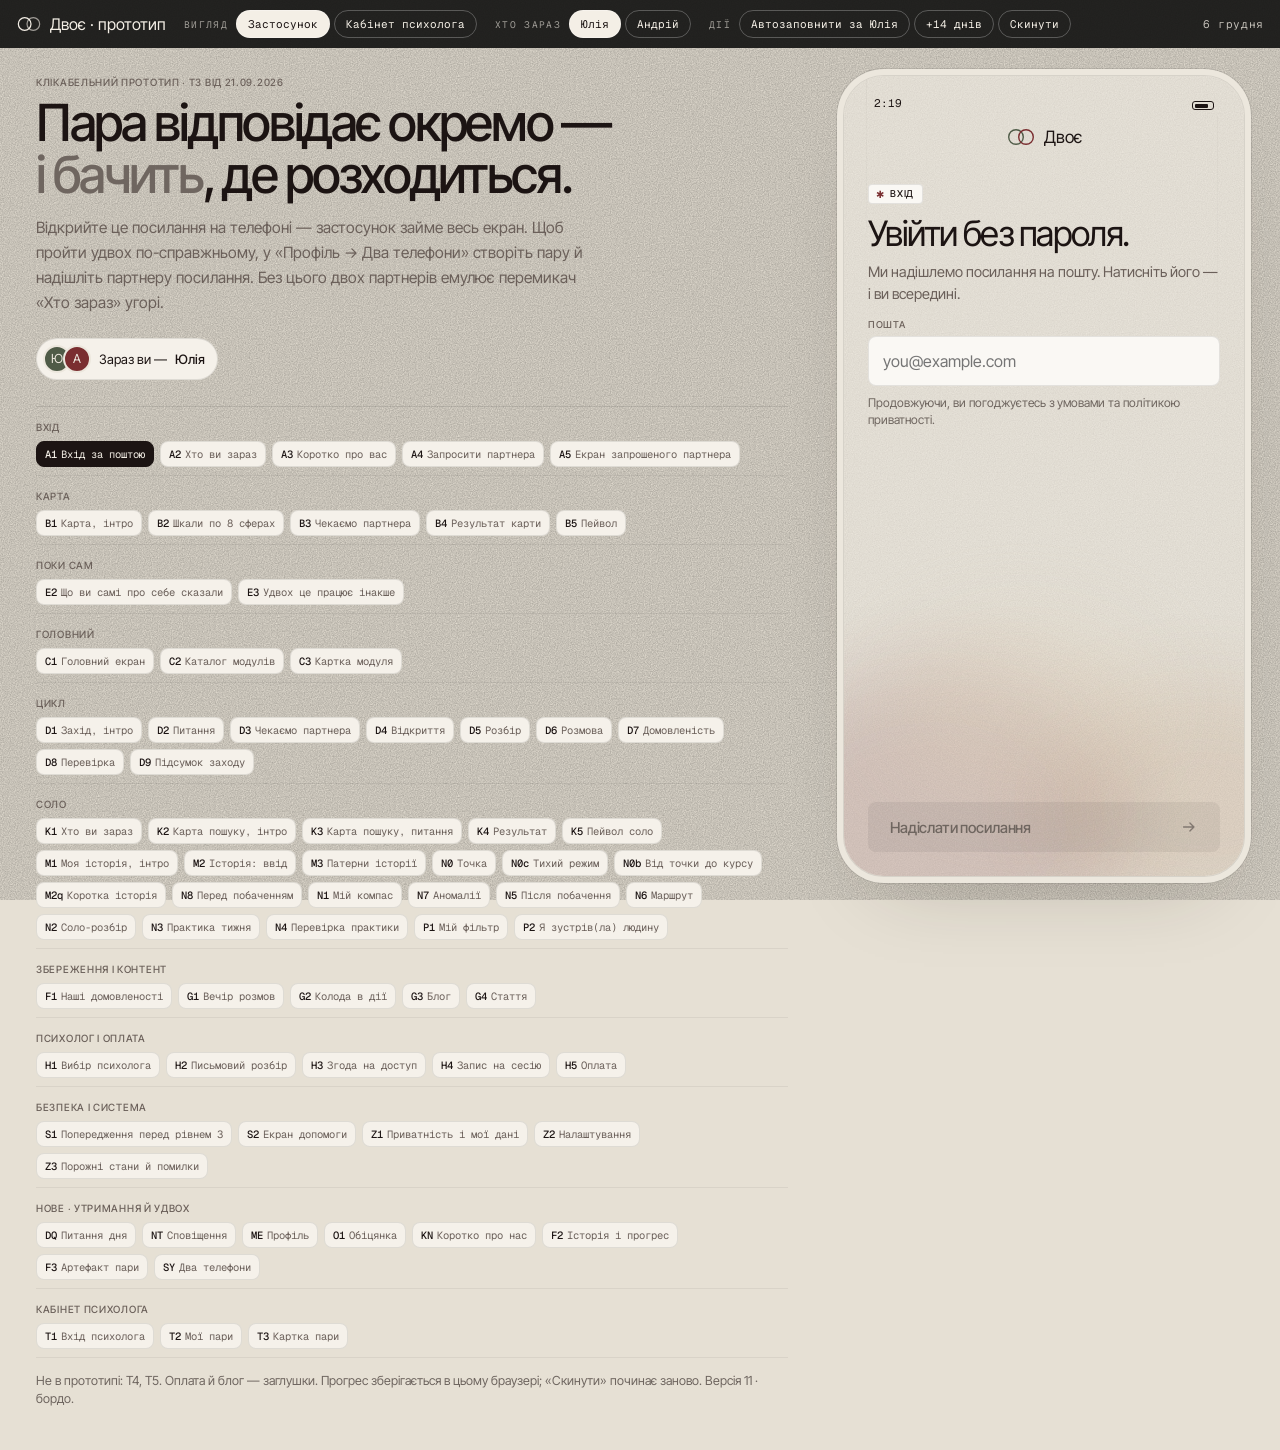
==== pwa/index.html @ a14a5f9f "Restyle the prototype after the burgundy-and-satin reference Cream ground with faint line motif, bur" ====
<!doctype html>
<html lang="uk">
<head>
<meta charset="utf-8">
<meta name="viewport" content="width=device-width,initial-scale=1,viewport-fit=cover">
<meta name="theme-color" content="#DADDD5" media="(prefers-color-scheme: light)">
<meta name="theme-color" content="#24251F" media="(prefers-color-scheme: dark)">
<meta name="description" content="Двоє — пара відповідає окремо і бачить, де розходиться.">
<meta name="apple-mobile-web-app-capable" content="yes">
<meta name="mobile-web-app-capable" content="yes">
<meta name="apple-mobile-web-app-status-bar-style" content="default">
<meta name="apple-mobile-web-app-title" content="Двоє">
<link rel="manifest" href="manifest.webmanifest">
<link rel="icon" type="image/png" sizes="192x192" href="icon-192.png">
<link rel="apple-touch-icon" href="apple-touch-icon.png">
<style>html,body{margin:0}[hidden]{display:none!important}:root{padding-top:env(safe-area-inset-top,0px);padding-bottom:env(safe-area-inset-bottom,0px)}</style>
<title>Двоє · прототип</title>
<link rel="preconnect" href="https://fonts.googleapis.com">
<link rel="preconnect" href="https://fonts.gstatic.com" crossorigin>
<link rel="stylesheet" href="https://fonts.googleapis.com/css2?family=Geist+Mono:wght@400;500&family=Inter+Tight:wght@400;500;600&family=IBM+Plex+Serif:ital,wght@0,400;0,500;1,400&family=Lora:ital,wght@0,400;0,500;1,400&display=swap">
<style>
/* Layout: developer bar on top; the site as a page, the app inside a phone, the psychologist cabinet as a desk-width panel. */
:root{
  --paper:#F2EEE6; --sheet:#FBF9F4; --card:#FFFDF9; --ink:#1F1E1B; --onInk:#FBF9F4;
  --graphite:#6F695F; --faint:#A39B8E; --rule:#DDD6C9; --rule2:#E9E3D8;
  --moss:#3F5446; --mossSoft:#E3E8E0; --mossLine:#BCC8BC;
  --clay:#A9644C; --claySoft:#F3E4DB; --clayLine:#E8CFC2;
  --warn:#9A6B12; --warnSoft:#F6EBD3;
  --shadow:rgba(50,38,22,.28);
  --display:"Lora",Georgia,"Times New Roman",serif;
  --body:"IBM Plex Serif",Georgia,serif;
  --mono:"Geist Mono",ui-monospace,"SFMono-Regular",Menlo,monospace;
}
@media (prefers-color-scheme: dark){:root:not([data-theme="light"]){
  --paper:#181715; --sheet:#211F1C; --card:#292723; --ink:#ECE7DD; --onInk:#1C1B18;
  --graphite:#ADA597; --faint:#7D766B; --rule:#3B3831; --rule2:#302D28;
  --moss:#9DB5A2; --mossSoft:#2A322C; --mossLine:#40503F;
  --clay:#D9937A; --claySoft:#3A2923; --clayLine:#5A3B30;
  --warn:#E0B458; --warnSoft:#3A3020; --shadow:rgba(0,0,0,.55); color-scheme:dark}}
:root[data-theme="dark"]{
  --paper:#181715; --sheet:#211F1C; --card:#292723; --ink:#ECE7DD; --onInk:#1C1B18;
  --graphite:#ADA597; --faint:#7D766B; --rule:#3B3831; --rule2:#302D28;
  --moss:#9DB5A2; --mossSoft:#2A322C; --mossLine:#40503F;
  --clay:#D9937A; --claySoft:#3A2923; --clayLine:#5A3B30;
  --warn:#E0B458; --warnSoft:#3A3020; --shadow:rgba(0,0,0,.55); color-scheme:dark}

*{box-sizing:border-box}
html,body{min-height:100%}
body{margin:0;background:var(--paper);color:var(--ink);font-family:var(--body);-webkit-font-smoothing:antialiased}
button,input,textarea,select{font:inherit;color:inherit}
button{cursor:pointer;background:none;border:0;padding:0;text-align:inherit}
a{color:inherit}
:focus-visible{outline:2px solid var(--clay);outline-offset:2px}
.mono{font-family:var(--mono)}

/* ── developer bar ── */
.dev{position:sticky;top:env(safe-area-inset-top,0px);z-index:20;background:var(--ink);color:var(--onInk);padding-inline:16px;padding-block:10px;display:flex;flex-wrap:wrap;gap:10px 18px;align-items:center;font-family:var(--mono);font-size:11px;letter-spacing:.06em}
.dev .brand{display:flex;align-items:center;gap:8px;font-family:var(--display);font-size:16px;letter-spacing:0}
.dev .grp{display:flex;gap:4px;align-items:center;flex-wrap:wrap}
.dev .grp>span{opacity:.6;margin-right:4px;text-transform:uppercase;letter-spacing:.14em;font-size:9.5px}
.dev button{border:1px solid rgba(255,255,255,.25);border-radius:99px;padding:6px 11px;color:var(--onInk)}
:root[data-theme="dark"] .dev button{border-color:rgba(0,0,0,.25)}
.dev button.on{background:var(--onInk);color:var(--ink)}
.dev .sp{flex:1}
.dev .clock{opacity:.75}

/* ── app stage ── */
.stage{max-width:1240px;margin:0 auto;padding-inline:16px;padding-block:28px;display:grid;grid-template-columns:minmax(0,1fr) 400px;gap:56px;align-items:start}
@media (max-width:960px){.stage{grid-template-columns:1fr;gap:24px}.device{order:-1}}
.side{min-width:0}
.side h1{font-family:var(--display);font-weight:400;font-size:clamp(34px,4vw,52px);line-height:1.02;letter-spacing:-.02em;margin:8px 0 0;text-wrap:balance}
.side h1 em{color:var(--clay)}
.side .lede{font-size:15.5px;line-height:1.6;color:var(--graphite);max-width:36em;margin:16px 0 0}
.label{font-family:var(--mono);font-size:10px;letter-spacing:.18em;text-transform:uppercase;color:var(--graphite)}
.who{display:flex;gap:10px;align-items:center;margin-top:22px;flex-wrap:wrap}
.who .pillU{display:inline-flex;align-items:center;gap:8px;border:1px solid var(--rule);border-radius:99px;padding:6px 12px 6px 6px;background:var(--card);font-size:13px}
.map{margin-top:26px;border-top:1px solid var(--rule)}
.mapGrp{padding:14px 0 8px;border-bottom:1px solid var(--rule2)}
.mapGrp .label{display:block;margin-bottom:8px}
.mapGrp .ids{display:flex;flex-wrap:wrap;gap:6px}
.sid{font-family:var(--mono);font-size:10.5px;border:1px solid var(--rule);border-radius:8px;padding:5px 8px;background:var(--card);color:var(--graphite)}
.sid b{color:var(--ink);font-weight:500;margin-right:4px}
.sid.cur{border-color:var(--ink);background:var(--ink);color:var(--onInk)}
.sid.cur b{color:var(--onInk)}
.sid:hover{border-color:var(--ink)}
.note{font-size:12.5px;color:var(--faint);line-height:1.5;margin-top:14px}

.device{position:sticky;top:70px}
.phone{width:100%;max-width:400px;height:min(800px,calc(100dvh - 100px));min-height:620px;margin:0 auto;border-radius:44px;background:var(--sheet);position:relative;overflow:hidden;display:flex;flex-direction:column;
  box-shadow:0 0 0 1px var(--rule),0 0 0 7px var(--sheet),0 0 0 8px var(--rule),0 40px 80px -40px var(--shadow)}
@media (max-width:960px){.device{position:static}.phone{height:calc(100dvh - 90px);max-height:820px}}
.status{height:36px;flex:none;display:flex;justify-content:space-between;align-items:flex-end;padding:0 30px 2px;font-family:var(--mono);font-size:11px}
.bat{display:inline-block;width:22px;height:9px;border:1px solid var(--ink);border-radius:3px;position:relative}
.bat:after{content:"";position:absolute;left:1.5px;top:1.5px;bottom:1.5px;width:13px;background:var(--ink);border-radius:1px}
.bar{height:50px;flex:none;display:grid;grid-template-columns:72px 1fr 72px;align-items:center;padding:0 16px}
.bar .logo{justify-self:center;display:flex;align-items:center;gap:8px;font-family:var(--display);font-size:17px}
.iconBtn{width:36px;height:36px;display:grid;place-items:center;border-radius:50%}
.iconBtn:hover{background:var(--rule2)}
.right{justify-self:end}
.steps{display:flex;gap:4px;padding:2px 26px 0;flex:none}
.steps i{flex:1;height:2px;background:var(--rule)}
.steps i.on{background:var(--ink)}
.plaque{margin:6px 18px 0;border-radius:12px;background:var(--warnSoft);color:var(--ink);font-size:12px;line-height:1.4;padding:8px 12px;display:flex;gap:8px;align-items:center;justify-content:space-between}
.plaque button{font-family:var(--mono);font-size:9.5px;letter-spacing:.12em;text-transform:uppercase;text-decoration:underline;color:var(--warn);white-space:nowrap}
.offline{margin:6px 18px 0;border-radius:12px;background:var(--rule2);font-size:12px;line-height:1.4;padding:8px 12px}
.scroll{flex:1;overflow-y:auto;padding:20px 24px 14px;min-height:0}
.foot{flex:none;padding:10px 24px 24px;display:flex;flex-direction:column;gap:10px}
.foot:empty{display:none}
.screen{animation:in .3s cubic-bezier(.2,.75,.2,1)}
@keyframes in{from{opacity:0;transform:translateY(8px)}to{opacity:1;transform:none}}
@media (prefers-reduced-motion:reduce){.screen,.toast{animation:none}}
.sidTag{position:absolute;right:26px;top:94px;font-family:var(--mono);font-size:9px;letter-spacing:.14em;color:var(--faint)}

/* type */
.eb{font-family:var(--mono);font-size:9.5px;letter-spacing:.2em;text-transform:uppercase;color:var(--graphite)}
.eb.clay{color:var(--clay)} .eb.moss{color:var(--moss)}
.t1{font-family:var(--display);font-weight:400;font-size:30px;line-height:1.08;letter-spacing:-.015em;margin:12px 0 0;text-wrap:balance}
.t2{font-family:var(--display);font-weight:400;font-size:24px;line-height:1.16;letter-spacing:-.01em;margin:10px 0 0;text-wrap:balance}
.t3{font-family:var(--display);font-weight:400;font-size:19px;line-height:1.3;margin:0}
.t1 em,.t2 em{color:var(--moss)}
.p{font-size:14px;line-height:1.55;color:var(--graphite);margin:10px 0 0}
.small{font-size:12px;line-height:1.45;color:var(--faint);margin:8px 0 0}
.safeNote{margin:8px 0 0;padding:12px 14px;border-radius:14px;background:rgba(204,95,55,.10);border:1px solid rgba(204,95,55,.35);font-size:13px;line-height:1.45;color:var(--ink)}
.safeNote button{display:block;margin-top:8px;min-height:44px;padding:0 14px;border-radius:99px;border:0;background:var(--clay);color:#fff;font:inherit;font-size:13.5px;cursor:pointer}
.ink{color:var(--ink)}

/* controls */
.btn{min-height:50px;border-radius:99px;background:var(--ink);color:var(--onInk);display:flex;align-items:center;justify-content:space-between;gap:10px;padding:0 22px;font-size:15px;width:100%;text-decoration:none}
.btn.ghost{background:transparent;color:var(--ink);box-shadow:inset 0 0 0 1px var(--ink)}
.btn.clay{background:var(--clay);color:var(--sheet)}
.btn.moss{background:var(--moss);color:var(--sheet)}
.btn[disabled]{opacity:.3;cursor:not-allowed}
.btnRow{display:grid;grid-template-columns:1fr 1fr;gap:8px}
.btnRow .btn{justify-content:center;padding:0 12px;font-size:14px}
.link{text-align:center;font-size:13px;color:var(--graphite);font-style:italic;padding:4px;width:100%}
.link:hover{color:var(--ink)}
.card{border:1px solid var(--rule);border-radius:18px;padding:14px 15px;background:var(--card)}
button.card{width:100%;text-align:left}
button.card:hover{border-color:var(--faint)}
.lab{font-family:var(--mono);font-size:9px;letter-spacing:.18em;text-transform:uppercase;color:var(--graphite)}
.stack{display:flex;flex-direction:column;gap:8px}
.row{display:flex;gap:10px;align-items:center}
.between{display:flex;justify-content:space-between;align-items:center;gap:10px}
.opt{display:flex;align-items:center;gap:12px;border:1px solid var(--rule);border-radius:16px;padding:13px 14px;font-size:14.5px;line-height:1.3;background:var(--card);text-align:left;width:100%}
.opt:hover{border-color:var(--faint)}
.dot{width:18px;height:18px;border-radius:50%;border:1px solid var(--faint);flex:none;display:grid;place-items:center}
.opt.sel{border-color:var(--ink);box-shadow:inset 0 0 0 .5px var(--ink)}
.opt.sel .dot{background:var(--ink);border-color:var(--ink)}
.opt small{display:block;font-size:12px;color:var(--graphite);margin-top:2px}
.big3{display:flex;flex-direction:column;gap:10px}
.big3 .opt{padding:18px 16px}
.big3 .opt b{font-family:var(--display);font-weight:400;font-size:19px;display:block}
.field{width:100%;border:1px solid var(--rule);border-radius:14px;background:var(--card);padding:12px 14px;resize:vertical;line-height:1.5}
textarea.field{min-height:120px;font-size:15px}
.field:focus{outline:none;border-color:var(--ink)}
label.lab{display:block;margin:14px 0 6px}
.seg{display:flex;border:1px solid var(--rule);border-radius:99px;padding:3px;background:var(--card);flex-wrap:wrap}
.seg button{flex:1;text-align:center;font-size:13px;padding:8px 6px;border-radius:99px;color:var(--graphite)}
.seg button.on{background:var(--ink);color:var(--onInk)}
.chips{display:flex;gap:6px;flex-wrap:wrap}
.chip{display:inline-flex;align-items:center;gap:6px;font-family:var(--mono);font-size:9.5px;letter-spacing:.1em;text-transform:uppercase;border:1px solid var(--rule);border-radius:99px;padding:6px 10px;color:var(--graphite);background:var(--card)}
button.chip:hover{border-color:var(--ink);color:var(--ink)}
button.chip.on{background:var(--ink);color:var(--onInk);border-color:var(--ink)}
.tag{font-family:var(--mono);font-size:8.5px;letter-spacing:.12em;text-transform:uppercase;border:1px solid var(--rule);border-radius:99px;padding:2px 7px;color:var(--faint);white-space:nowrap}
.tag.moss{color:var(--moss);border-color:var(--mossLine)} .tag.clay{color:var(--clay);border-color:var(--clayLine)}
.rule{height:1px;background:var(--rule);margin:16px 0}
.soft{background:var(--mossSoft);border-color:var(--mossLine)}
.warm{background:var(--claySoft);border-color:var(--clayLine)}
.darkCard{background:var(--ink);color:var(--onInk);border-color:var(--ink)}
.darkCard .lab{color:var(--faint)}
.scale{display:grid;grid-template-columns:repeat(11,1fr);gap:3px;margin-top:8px}
.scale button{height:34px;border-radius:8px;border:1px solid var(--rule);background:var(--card);font-family:var(--mono);font-size:11px;color:var(--graphite)}
.scale button.on{background:var(--ink);color:var(--onInk);border-color:var(--ink)}
.scale.moss button.on{background:var(--moss);border-color:var(--moss);color:var(--sheet)}
.scaleEnds{display:flex;justify-content:space-between;font-size:11px;color:var(--faint);margin-top:4px}
.rank li{list-style:none;display:flex;align-items:center;gap:10px;border:1px solid var(--rule);border-radius:14px;padding:10px 12px;background:var(--card);margin-bottom:6px;font-size:14px;cursor:grab}
.rank li.drag{opacity:.4}
.rank li .n{font-family:var(--mono);font-size:11px;color:var(--clay);width:16px}
.rank li .mv{margin-left:auto;display:flex;gap:2px}
.rank li .mv button{width:28px;height:28px;border-radius:8px;border:1px solid var(--rule);font-size:12px}
.rank{padding:0;margin:10px 0 0}
.cols{display:grid;grid-template-columns:1fr 1fr;gap:8px;margin-top:8px}
.col{border-radius:14px;padding:10px 12px;min-width:0;font-size:13.5px;line-height:1.45}
.col .lab{margin-bottom:6px}
.col.a{background:var(--mossSoft)} .col.a .lab{color:var(--moss)}
.col.b{background:var(--claySoft)} .col.b .lab{color:var(--clay)}
.qBlock{padding:14px 0;border-bottom:1px solid var(--rule2)}
.qBlock .q{font-size:14px;line-height:1.4}
.av{display:inline-flex}
.av i{width:28px;height:28px;border-radius:50%;display:grid;place-items:center;font-family:var(--display);font-style:normal;font-size:12.5px;border:2px solid var(--sheet);color:var(--sheet)}
.av i+i{margin-left:-8px}
.av .m{background:var(--moss)} .av .c{background:var(--clay)} .av .g{background:var(--graphite)}
.stats{display:grid;grid-template-columns:repeat(3,1fr);border-top:1px solid var(--rule);border-bottom:1px solid var(--rule);margin-top:14px}
.stats div{padding:10px 0 8px;min-width:0}
.stats div+div{border-left:1px solid var(--rule);padding-left:10px}
.stats b{font-family:var(--display);font-weight:400;font-size:24px;display:block;line-height:1;font-variant-numeric:tabular-nums}
.stats span{font-family:var(--mono);font-size:8.5px;letter-spacing:.12em;text-transform:uppercase;color:var(--graphite)}
.blk{margin-top:14px}
.blk>.lab{display:block;margin-bottom:8px}
.mod{display:flex;gap:12px;align-items:center}
.mod .ic{width:40px;height:40px;border-radius:12px;display:grid;place-items:center;font-family:var(--display);font-size:17px;flex:none;background:var(--mossSoft);color:var(--moss)}
.mod .ic.lock{background:var(--rule2);color:var(--graphite)}
.mod .tx{flex:1;min-width:0}
.mod .tx b{font-weight:400;font-size:14.5px;display:block}
.mod .tx span{font-size:12px;color:var(--graphite)}
.price{font-family:var(--display);font-size:28px;line-height:1}
.price s{font-size:16px;color:var(--faint);margin-left:6px}
.tariff{border:1px solid var(--rule);border-radius:18px;padding:14px 15px;background:var(--card);position:relative;width:100%;text-align:left}
.tariff.rec{border-color:var(--ink);box-shadow:inset 0 0 0 1px var(--ink)}
.tariff.sel{background:var(--mossSoft)}
.tariff ul{margin:8px 0 0;padding-left:16px;font-size:12.5px;color:var(--graphite);line-height:1.5}
.recTag{position:absolute;top:-9px;right:14px;background:var(--ink);color:var(--onInk);font-family:var(--mono);font-size:8.5px;letter-spacing:.14em;text-transform:uppercase;border-radius:99px;padding:3px 8px}
.toast{position:absolute;left:50%;bottom:96px;transform:translateX(-50%);background:var(--ink);color:var(--onInk);font-size:13px;padding:10px 16px;border-radius:99px;max-width:86%;text-align:center;animation:in .25s;z-index:5}
.timer{font-family:var(--display);font-size:44px;text-align:center;font-variant-numeric:tabular-nums}
.deck{border-radius:24px;background:var(--ink);color:var(--onInk);min-height:320px;padding:28px 24px;display:flex;flex-direction:column;justify-content:space-between}
.deck p{font-family:var(--display);font-size:24px;line-height:1.25;margin:0}
.tl{position:relative;padding-left:18px;margin-top:8px}
.tl:before{content:"";position:absolute;left:4px;top:6px;bottom:8px;width:1px;background:var(--rule)}
.tli{position:relative;padding-bottom:12px}
.tli:before{content:"";position:absolute;left:-18px;top:4px;width:9px;height:9px;border-radius:50%;background:var(--sheet);border:1px solid var(--graphite)}
.tli.hot:before{background:var(--clay);border-color:var(--clay)}
.tli .d{font-family:var(--mono);font-size:8.5px;letter-spacing:.14em;text-transform:uppercase;color:var(--faint)}
.tli .h{font-size:14px;margin-top:2px;line-height:1.35}
.tli .r{font-size:12px;color:var(--graphite);margin-top:2px}
.tagGrid{display:flex;flex-wrap:wrap;gap:6px;margin-top:6px}
.story{display:grid;grid-template-columns:repeat(var(--n),1fr);gap:6px;margin-top:10px}
.story .s{border-radius:12px;background:var(--card);border:1px solid var(--rule);padding:8px;min-width:0;font-size:11px;line-height:1.35}
.story .s b{display:block;font-family:var(--display);font-weight:400;font-size:14px}
.story .s .t{display:inline-block;margin:3px 3px 0 0;padding:1px 6px;border-radius:99px;background:var(--rule2)}
.story .s .t.hit{background:var(--clay);color:var(--sheet)}
.filter{border-radius:20px;background:var(--card);border:1px solid var(--rule);padding:18px}
.filter h4{font-family:var(--mono);font-weight:400;font-size:9px;letter-spacing:.18em;text-transform:uppercase;color:var(--graphite);margin:14px 0 6px}
.filter h4:first-child{margin-top:0}
.filter ul{margin:0;padding-left:16px;font-size:13.5px;line-height:1.5}
.cal{display:grid;grid-template-columns:repeat(3,1fr);gap:6px;margin-top:8px}
.cal button{border:1px solid var(--rule);border-radius:12px;padding:10px 6px;background:var(--card);font-size:12.5px;text-align:center}
.cal button.on{background:var(--ink);color:var(--onInk);border-color:var(--ink)}
.check{display:flex;gap:10px;align-items:flex-start;font-size:13.5px;line-height:1.4}
.check input{width:18px;height:18px;margin-top:1px;accent-color:var(--moss);flex:none}
svg text{font-family:var(--mono)}

/* ── site (landing) ── */
.site{max-width:1120px;margin:0 auto;padding-inline:16px;padding-block:0 60px}
.site a{text-decoration:none}
.site section{padding-block:64px;border-bottom:1px solid var(--rule)}
.site .navS{display:flex;justify-content:space-between;align-items:center;padding-block:22px;border-bottom:1px solid var(--rule)}
.site .navS .logo{display:flex;align-items:center;gap:10px;font-family:var(--display);font-size:22px}
.site .navS nav{display:flex;gap:22px;font-size:14px;color:var(--graphite);flex-wrap:wrap}
.site .hero{display:grid;grid-template-columns:minmax(0,1.2fr) minmax(0,.8fr);gap:48px;align-items:center}
@media (max-width:860px){.site .hero{grid-template-columns:1fr}}
.site h2.h{font-family:var(--display);font-weight:400;font-size:clamp(38px,5.6vw,70px);line-height:1;letter-spacing:-.025em;margin:0;text-wrap:balance}
.site h3.h{font-family:var(--display);font-weight:400;font-size:clamp(28px,3.4vw,42px);line-height:1.05;letter-spacing:-.015em;margin:0 0 26px;text-wrap:balance;max-width:22ch}
.site .sub{font-size:19px;line-height:1.5;color:var(--graphite);max-width:34em;margin:22px 0 28px}
.site .cta{display:inline-flex;min-height:56px;padding:0 28px;border-radius:99px;background:var(--ink);color:var(--onInk);align-items:center;gap:14px;font-size:16px}
.site .cta2{display:inline-flex;min-height:56px;padding:0 24px;border-radius:99px;box-shadow:inset 0 0 0 1px var(--ink);align-items:center;font-size:16px;margin-left:8px}
.site .under{font-family:var(--mono);font-size:11px;letter-spacing:.1em;color:var(--graphite);margin-top:14px}
.site .grid3{display:grid;grid-template-columns:repeat(3,minmax(0,1fr));gap:18px}
.site .grid5{display:grid;grid-template-columns:repeat(5,minmax(0,1fr));gap:16px}
@media (max-width:860px){.site .grid3,.site .grid5{grid-template-columns:1fr}}
.site .ex{border-top:1px solid var(--ink);padding-top:14px}
.site .ex p{font-size:15.5px;line-height:1.55;margin:8px 0 0}
.site .stepN{font-family:var(--display);font-size:44px;line-height:1;color:var(--clay)}
.site .stepT{font-family:var(--display);font-size:21px;margin-top:12px}
.site .stepP{font-size:14px;line-height:1.55;color:var(--graphite);margin-top:6px}
.site .tar{border:1px solid var(--rule);border-radius:22px;padding:24px;background:var(--card);position:relative}
.site .tar.rec{border-color:var(--ink);box-shadow:inset 0 0 0 1px var(--ink)}
.site .tar ul{padding-left:18px;color:var(--graphite);font-size:14px;line-height:1.6}
.site .faq details{border-bottom:1px solid var(--rule);padding:18px 0}
.site .faq summary{font-family:var(--display);font-size:21px;cursor:pointer;list-style:none}
.site .faq summary::-webkit-details-marker{display:none}
.site .faq details p{font-size:15.5px;line-height:1.6;color:var(--graphite);max-width:40em}
.site .form{display:flex;gap:10px;flex-wrap:wrap;margin-top:20px}
.site .form input{flex:1;min-width:220px;border:1px solid var(--rule);border-radius:99px;padding:0 20px;min-height:52px;background:var(--card)}
.placeholder{border:1px dashed var(--faint);border-radius:16px;padding:16px;color:var(--graphite);font-size:14px;line-height:1.5}

/* ── cabinet ── */
.cab{max-width:1080px;margin:0 auto;padding-inline:16px;padding-block:28px}
.cabGrid{display:grid;grid-template-columns:260px minmax(0,1fr);gap:28px;align-items:start}
@media (max-width:860px){.cabGrid{grid-template-columns:1fr}}
.cabNav{border:1px solid var(--rule);border-radius:18px;background:var(--card);padding:16px}
.cabNav button{display:block;width:100%;text-align:left;padding:9px 10px;border-radius:10px;font-size:14px}
.cabNav button.on{background:var(--rule2)}
.cabMain{border:1px solid var(--rule);border-radius:22px;background:var(--sheet);padding:24px;min-width:0}
.tbl{width:100%;border-collapse:collapse;font-size:14px}
.tbl th{font-family:var(--mono);font-weight:400;font-size:9.5px;letter-spacing:.14em;text-transform:uppercase;color:var(--graphite);text-align:left;padding:8px 10px;border-bottom:1px solid var(--rule)}
.tbl td{padding:12px 10px;border-bottom:1px solid var(--rule2);vertical-align:top}
.tblWrap{overflow-x:auto}
.tabbar{flex:none;display:grid;grid-template-columns:repeat(5,1fr);border-top:1px solid var(--rule);background:var(--sheet);padding:4px 6px calc(8px + env(safe-area-inset-bottom,0px))}
.tabbar button{display:flex;flex-direction:column;align-items:center;gap:3px;font-family:var(--mono);font-size:9px;letter-spacing:.04em;color:var(--faint);padding:6px 0;position:relative;text-align:center}
.tabbar button.on{color:var(--ink)}
.tabbar svg{width:21px;height:21px}
.badge{position:absolute;top:1px;right:calc(50% - 18px);min-width:15px;height:15px;border-radius:99px;background:var(--clay);color:var(--sheet);font-family:var(--mono);font-size:9px;display:grid;place-items:center;padding:0 4px}
.bell{position:relative}
button.logo{background:none;border:0;color:inherit;font:inherit;font-family:var(--display);font-size:17px}
.fab,.sheetBg,.sheet{display:none}
.aiCard{border:1px solid var(--mossLine);background:var(--card);border-radius:18px;padding:14px 15px;margin-top:12px}
.pulse{display:inline-block;width:8px;height:8px;border-radius:50%;background:var(--moss);margin-right:8px;animation:pulse 1.2s infinite}
@keyframes pulse{50%{opacity:.25}}
.sig{font-family:var(--display);font-style:italic;font-size:22px;border-bottom:1px solid var(--ink);padding:4px 0;min-height:36px}
.streak{display:flex;gap:4px;margin-top:8px}
.streak i{flex:1;height:6px;border-radius:99px;background:var(--rule)}
.streak i.on{background:var(--moss)}
.bigCode{font-family:var(--display);font-size:40px;letter-spacing:.16em;text-align:center}
.sheet .sb{border:1px solid var(--rule);border-radius:99px;padding:8px 12px;font-family:var(--mono);font-size:11px;margin:0 6px 6px 0;display:inline-block}
.sheet .sb.on{background:var(--ink);color:var(--onInk);border-color:var(--ink)}
@media (max-width:700px){
  body{background:var(--sheet);padding:0}
  .dev{display:none}
  .stage{padding:0;display:block;max-width:none}
  .side{display:none}
  .device{position:static}
  .phone{max-width:none;max-height:none;height:100vh;height:100dvh;min-height:0;border-radius:0;box-shadow:none}
  .status{display:none}
  .toast{bottom:120px}
  .fab{display:block;position:fixed;left:12px;bottom:calc(14px + env(safe-area-inset-bottom,0px));z-index:30;border-radius:99px;background:var(--ink);color:var(--onInk);font-family:var(--mono);font-size:11px;padding:10px 14px;box-shadow:0 8px 20px -8px var(--shadow)}
  .sheetBg{display:block;position:fixed;inset:0;background:rgba(0,0,0,.4);z-index:40}
  .sheet{display:block;position:fixed;left:0;right:0;bottom:0;max-height:85vh;overflow:auto;background:var(--sheet);border-radius:22px 22px 0 0;z-index:41;padding:18px 16px calc(24px + env(safe-area-inset-bottom,0px))}
  .site .navS nav a{display:none}
  .site section{padding-block:44px}
  .cab{padding-block:16px}
  .cabMain{padding:16px}
}

/* ── «Mist & silk» theme: soft misty ground, drifting silk, film grain, grotesque type ── */
:root{--display:"Inter Tight","Helvetica Neue",Arial,sans-serif;--body:"Inter Tight","Helvetica Neue",Arial,sans-serif;
  --paper:#E6E8E2;--sheet:#ECEDE8;--solid:#FBFBF8;--card:rgba(255,255,255,.52);--glass:rgba(246,246,242,.62);
  --rule:rgba(31,30,27,.11);--rule2:rgba(31,30,27,.07);--mist:#DADDD5;--silk1:#C4552F;--silk2:#E39A74;--silk3:#F3D2BF}
@media (prefers-color-scheme: dark){:root:not([data-theme="light"]){--paper:#141412;--sheet:#191917;--solid:#2A2926;--card:rgba(44,42,38,.55);--glass:rgba(28,27,25,.7);
  --rule:rgba(255,255,255,.1);--rule2:rgba(255,255,255,.06);--mist:#24251F;--silk1:#8C3A1F;--silk2:#6A2F1E;--silk3:#3A2A22}}
:root[data-theme="dark"]{--paper:#141412;--sheet:#191917;--solid:#2A2926;--card:rgba(44,42,38,.55);--glass:rgba(28,27,25,.7);
  --rule:rgba(255,255,255,.1);--rule2:rgba(255,255,255,.06);--mist:#24251F;--silk1:#8C3A1F;--silk2:#6A2F1E;--silk3:#3A2A22}
body{background:var(--paper)}
.phone{background:var(--sheet)}
.silk{position:absolute;inset:0;z-index:0;pointer-events:none;overflow:hidden;background:linear-gradient(180deg,var(--mist) 0%,var(--sheet) 55%)}
.silk i{position:absolute;border-radius:50%;filter:blur(34px);opacity:.5;will-change:transform}
.silk i:nth-child(1){width:95%;height:38%;left:-25%;bottom:-12%;background:var(--silk1);animation:drift1 16s ease-in-out infinite alternate}
.silk i:nth-child(2){width:80%;height:30%;right:-30%;bottom:-6%;background:var(--silk2);animation:drift2 21s ease-in-out infinite alternate}
.silk i:nth-child(3){width:70%;height:22%;left:10%;bottom:10%;background:var(--silk3);opacity:.45;animation:drift1 26s ease-in-out infinite alternate-reverse}
.silk:after{content:"";position:absolute;inset:0;background-image:url("data:image/svg+xml,%3Csvg xmlns='http://www.w3.org/2000/svg' width='180' height='180'%3E%3Cfilter id='n'%3E%3CfeTurbulence type='fractalNoise' baseFrequency='.85' numOctaves='3' stitchTiles='stitch'/%3E%3CfeColorMatrix values='0 0 0 0 0 0 0 0 0 0 0 0 0 0 0 0 0 0 .55 0'/%3E%3C/filter%3E%3Crect width='100%25' height='100%25' filter='url(%23n)'/%3E%3C/svg%3E");opacity:.16;mix-blend-mode:multiply}
@keyframes drift1{0%{transform:translate(-6%,4%) rotate(-8deg) scale(1)}100%{transform:translate(8%,-3%) rotate(6deg) scale(1.12)}}
@keyframes drift2{0%{transform:translate(6%,2%) rotate(10deg)}100%{transform:translate(-10%,-4%) rotate(-4deg) scale(1.1)}}
.phone>.status,.phone>.bar,.phone>.steps,.phone>.scroll,.phone>.foot,.phone>.tabbar,.phone>.plaque,.phone>.offline{position:relative;z-index:1}
.t1,.t2{font-family:var(--display);font-weight:500;letter-spacing:-.04em;line-height:1.02}
.t1{font-size:34px}.t2{font-size:27px}
.t1 em,.t2 em{font-style:normal;color:var(--faint)}
.t3{font-family:var(--display);font-weight:500;letter-spacing:-.02em}
.p{font-size:14.5px;line-height:1.5}
.card,.opt,.tariff{background:var(--card);border-color:rgba(255,255,255,.55);-webkit-backdrop-filter:blur(14px);backdrop-filter:blur(14px);box-shadow:0 1px 0 rgba(255,255,255,.4) inset,0 8px 24px -18px rgba(40,30,20,.35)}
:root[data-theme="dark"] .card,:root[data-theme="dark"] .opt{border-color:rgba(255,255,255,.07)}
@media (prefers-color-scheme: dark){:root:not([data-theme="light"]) .card,:root:not([data-theme="light"]) .opt{border-color:rgba(255,255,255,.07)}}
.card.darkCard{background:var(--ink);border-color:var(--ink)}
.seg{background:rgba(31,30,27,.06);border:0;border-radius:14px;padding:4px}
.seg button{border-radius:11px;color:var(--graphite);font-family:var(--body)}
.seg button.on{background:var(--solid);color:var(--ink);box-shadow:0 1px 3px rgba(0,0,0,.1)}
.field{background:var(--card);-webkit-backdrop-filter:blur(10px);backdrop-filter:blur(10px)}
.tabbar{background:var(--glass);-webkit-backdrop-filter:blur(18px);backdrop-filter:blur(18px);border-top-color:rgba(255,255,255,.4)}
.btn{font-family:var(--body);font-weight:500;letter-spacing:-.01em}
.site h2.h,.site h3.h,.side h1{font-family:var(--display);font-weight:500;letter-spacing:-.045em}
.side h1 em,.site h2.h em{font-style:normal;color:var(--faint)}
/* dial */
.dial{display:block;width:100%;height:auto;touch-action:none;cursor:grab;margin-top:6px;user-select:none;-webkit-user-select:none}
.dial:active{cursor:grabbing}
.dial:focus-visible{outline:2px solid var(--clay);outline-offset:4px;border-radius:14px}
.dualStat{display:grid;grid-template-columns:1fr 1px 1fr;align-items:stretch;text-align:center;margin-top:4px}
.dualStat>div{font-family:var(--mono);font-size:10px;letter-spacing:.18em;text-transform:uppercase;color:var(--graphite);padding:4px 0}
.dualStat>div.on{color:var(--ink)}
.dualStat b{display:block;font-family:var(--mono);font-weight:500;font-size:24px;letter-spacing:0;color:var(--ink);margin-top:4px}
.dualStat>i{background:var(--rule)}
.dialHint{text-align:center;font-family:var(--mono);font-size:10px;letter-spacing:.14em;text-transform:uppercase;color:var(--faint);margin-top:2px}
/* game layer */
.levelCard{padding:16px}
.ticks{display:flex;gap:3px;margin-top:12px;height:18px;align-items:flex-end}
.ticks i{flex:1;height:9px;background:var(--graphite);opacity:.28;border-radius:1px}
.ticks i.on{height:16px;background:var(--ink);opacity:1}
.badgeGrid{display:grid;grid-template-columns:repeat(2,1fr);gap:8px}
.badge2{border-radius:16px;padding:12px;background:var(--card);border:1px solid var(--rule);min-width:0}
.badge2 b{display:block;font-size:13.5px;font-weight:500}
.badge2 span{font-size:11.5px;color:var(--graphite);line-height:1.35;display:block;margin-top:3px}
.badge2 .dotB{width:22px;height:22px;border-radius:50%;margin-bottom:8px;background:radial-gradient(circle at 35% 35%,var(--silk2),var(--silk1))}
.badge2.off{opacity:.45}.badge2.off .dotB{background:var(--rule)}
.celebrate{position:absolute;inset:0;z-index:20;display:grid;place-items:center;background:rgba(236,237,232,.55);-webkit-backdrop-filter:blur(8px);backdrop-filter:blur(8px);animation:in .3s}
.celebrate .burst{position:absolute;width:140%;height:60%;bottom:-18%;left:-20%;border-radius:50%;background:radial-gradient(closest-side,var(--silk2),var(--silk1) 60%,transparent);filter:blur(30px);opacity:.75;animation:rise 2.4s ease-out both}
.celebrate .cel{position:relative;text-align:center;padding:0 32px}
.celebrate .ring{width:74px;height:74px;margin:0 auto 16px;border-radius:50%;background:radial-gradient(circle at 35% 35%,var(--silk3),var(--silk1));box-shadow:0 12px 30px -10px var(--silk1);animation:pop .6s cubic-bezier(.2,1.6,.4,1) both}
@keyframes rise{from{transform:translateY(30%) scale(.8);opacity:0}to{transform:none;opacity:.75}}
@keyframes pop{from{transform:scale(.3)}to{transform:none}}
.screen .qBlock .col{animation:flip .7s cubic-bezier(.2,.8,.2,1) both;transform-origin:50% 50%}
.screen .qBlock .col.b{animation-delay:.12s}
@keyframes flip{from{transform:perspective(600px) rotateY(80deg);opacity:0}to{transform:none;opacity:1}}
@media (prefers-reduced-motion:reduce){.silk i,.celebrate .burst,.celebrate .ring,.screen .qBlock .col{animation:none}}

/* ── always light, like the reference: misty ground, grain, grotesque type ── */
:root,:root[data-theme="dark"]{--paper:#E7E9E4;--sheet:#ECEEE9;--solid:#FBFBF8;--card:rgba(255,255,255,.55);--glass:rgba(244,245,241,.66);--ink:#141413;--onInk:#FBFBF8;
  --graphite:#5F5F5A;--faint:#66665F;--rule:rgba(20,20,19,.1);--rule2:rgba(20,20,19,.06);--moss:#3F5446;--mossSoft:rgba(63,84,70,.1);--mossLine:rgba(63,84,70,.25);
  --clay:#B85A36;--claySoft:rgba(184,90,54,.1);--clayLine:rgba(184,90,54,.28);--warn:#8A5E10;--warnSoft:rgba(222,190,120,.28);--shadow:rgba(40,30,20,.25);
  --mist:#DDE1DB;--silk1:#CC5F37;--silk2:#E69C78;--silk3:#F1CDB9;color-scheme:light}
@media (prefers-color-scheme: dark){:root:not([data-theme="light"]){--paper:#E7E9E4;--sheet:#ECEEE9;--solid:#FBFBF8;--card:rgba(255,255,255,.55);--glass:rgba(244,245,241,.66);--ink:#141413;--onInk:#FBFBF8;
  --graphite:#5F5F5A;--faint:#66665F;--rule:rgba(20,20,19,.1);--rule2:rgba(20,20,19,.06);--moss:#3F5446;--mossSoft:rgba(63,84,70,.1);--mossLine:rgba(63,84,70,.25);
  --clay:#B85A36;--claySoft:rgba(184,90,54,.1);--clayLine:rgba(184,90,54,.28);--warn:#8A5E10;--warnSoft:rgba(222,190,120,.28);--shadow:rgba(40,30,20,.25);
  --mist:#DDE1DB;--silk1:#CC5F37;--silk2:#E69C78;--silk3:#F1CDB9;color-scheme:light}}
html{background:var(--paper)}
body{background:linear-gradient(180deg,var(--mist),var(--paper) 40%) fixed;color:var(--ink)}
body:before{content:"";position:fixed;inset:0;pointer-events:none;z-index:0;background-image:url("data:image/svg+xml,%3Csvg xmlns='http://www.w3.org/2000/svg' width='180' height='180'%3E%3Cfilter id='n'%3E%3CfeTurbulence type='fractalNoise' baseFrequency='.85' numOctaves='3' stitchTiles='stitch'/%3E%3CfeColorMatrix values='0 0 0 0 0 0 0 0 0 0 0 0 0 0 0 0 0 0 .55 0'/%3E%3C/filter%3E%3Crect width='100%25' height='100%25' filter='url(%23n)'/%3E%3C/svg%3E");opacity:.14;mix-blend-mode:multiply}
#root{position:relative;z-index:1}
.dev{background:rgba(20,20,19,.92)}
.card,.opt,.tariff{border-color:rgba(255,255,255,.7)}
/* compass (solo) */
.compassWrap{display:grid;grid-template-columns:150px minmax(0,1fr);gap:16px;align-items:center;margin-top:14px}
.compassWrap svg{width:150px;height:150px;display:block}
.needle{transform-origin:75px 75px;transition:transform .8s cubic-bezier(.2,.8,.2,1)}
.needle .wob{transform-origin:75px 75px;animation:wob var(--wt,2.4s) ease-in-out infinite alternate}
@keyframes wob{from{transform:rotate(calc(var(--wa,0deg)*-1))}to{transform:rotate(var(--wa,0deg))}}
@media (prefers-reduced-motion:reduce){.needle .wob{animation:none}}
.cScore{font-family:var(--display);font-size:44px;line-height:1;letter-spacing:-.03em}
.cParts{display:flex;flex-direction:column;gap:6px;margin-top:12px}
.cPart{display:grid;grid-template-columns:minmax(0,1fr) 64px 34px;gap:8px;align-items:center;font-size:13px}
.cPart .bar{height:5px;border-radius:5px;background:var(--rule);overflow:hidden}
.cPart .bar i{display:block;height:100%;background:var(--moss)}
.cPart b{font-weight:500;font-variant-numeric:tabular-nums;text-align:right;font-size:12px;color:var(--graphite)}
.chap{display:grid;grid-template-columns:36px minmax(0,1fr) auto;gap:12px;align-items:center;text-align:left;width:100%}
.chap .n{width:34px;height:34px;border-radius:50%;display:grid;place-items:center;border:1.5px solid var(--rule);font-family:var(--mono);font-size:12px}
.chap.on .n{background:var(--ink);color:var(--onInk);border-color:var(--ink)}
.chap.lock{opacity:.55}
.lights{display:flex;flex-direction:column;gap:8px;margin-top:10px}
.light{display:flex;align-items:center;gap:10px;text-align:left;width:100%;min-height:44px;padding:10px 12px;border-radius:14px;border:1px solid var(--rule);background:var(--card)}
.light i{width:14px;height:14px;border-radius:50%;border:1.5px solid var(--faint);flex:none}
.light.lit i{background:var(--silk1);border-color:var(--silk1);box-shadow:0 0 12px var(--silk2)}
.calmBox{display:flex;gap:14px;align-items:baseline}
.calmBox .d{font-family:var(--display);font-size:40px;line-height:1;letter-spacing:-.03em}
.anom{border-left:3px solid var(--clay);padding-left:12px;margin-top:10px;font-size:13.5px;line-height:1.5}
.hidden3{position:relative;border:1px dashed var(--rule);border-radius:16px;padding:14px;margin-top:10px}
.hidden3 .blurTxt{filter:blur(5px);user-select:none;font-family:var(--display);font-size:16px;line-height:1.4;color:var(--graphite)}
.hidden3 .hint{font-family:var(--mono);font-size:10.5px;letter-spacing:.1em;text-transform:uppercase;color:var(--clay);margin-bottom:6px}
.ahaBar{display:flex;align-items:center;gap:10px;font-size:13.5px;border-radius:14px;padding:10px 14px;background:var(--mossSoft);border:1px solid var(--mossLine);margin-top:12px}
.ahaBar b{font-family:var(--display);font-weight:400;font-size:20px}
/* audit: tap targets, legible tags, clear disabled state */
.seg button{min-height:40px}
button.chip{min-height:36px;padding:8px 14px;font-size:10.5px}
.link{min-height:44px;display:flex;align-items:center;justify-content:center}
.tag{font-size:10px;padding:3px 8px}
.btn[disabled]{opacity:1;background:rgba(236,238,233,.88);color:var(--faint);box-shadow:inset 0 0 0 1px rgba(20,20,19,.14)}
.side h1,.site h2.h,.site h3.h,.t1,.t2{color:var(--ink)}
.side h1 em{color:var(--faint)}
.site section{border-bottom-color:var(--rule)}
.site .navS{border-bottom:0}
.heroS{position:relative;text-align:center;padding-block:40px 64px!important;border-bottom:1px solid var(--rule)}
html,body{overflow-x:clip}
.heroSilk{display:none}
.heroArt:before{content:"";position:absolute;left:-45%;right:-45%;top:48%;bottom:-55%;background:radial-gradient(42% 48% at 32% 58%,var(--silk1),transparent 70%),radial-gradient(40% 45% at 70% 48%,var(--silk2),transparent 72%),radial-gradient(30% 32% at 52% 72%,var(--silk3),transparent 75%);filter:blur(26px);opacity:.78;animation:drift1 16s ease-in-out infinite alternate;pointer-events:none}
.heroArt>*{position:relative}
.heroSeg{max-width:340px;margin:0 auto 64px}
.heroSeg button{padding:11px 6px;font-size:14px}
.heroH{max-width:15ch;margin:0 auto!important;font-size:clamp(38px,6.4vw,76px)!important;line-height:.98!important}
.heroH span{color:var(--faint)}
.heroSub{margin:26px auto 0!important;font-size:18px!important;color:var(--graphite)!important;max-width:30em}
.heroArt{position:relative;max-width:620px;margin:56px auto 0;padding-bottom:28px}
.heroSilk{position:absolute;inset:30% -40% -70%;background:none;-webkit-mask-image:radial-gradient(closest-side,#000 55%,transparent);mask-image:radial-gradient(closest-side,#000 55%,transparent)}
.heroSilk:after{display:none}
.heroSilk i{opacity:.55}
.heroDial{position:relative;display:block;width:100%;height:auto}
.heroStat{position:relative;max-width:360px;margin:26px auto 0}
.heroStat>div{color:var(--ink);opacity:.8}
.heroCta{position:relative;margin-top:36px}
.heroCta .cta{margin:0 auto}
.site .under{text-align:center}
@media (max-width:700px){.heroSeg{margin-bottom:40px}.heroH{font-size:40px!important}.heroSub{font-size:16px!important;padding-inline:4px}}
/* UI-аудит: теги історій не вилазять за картку; шкала 0–10 по центру; тиха подія замість екрану на весь телефон */
.story .s .t{max-width:100%;overflow:hidden;text-overflow:ellipsis;white-space:nowrap;vertical-align:top;font-size:10.5px}
.scale button{display:grid;place-items:center;padding:0;text-align:center;height:38px;font-size:12px}
.mod .ic svg{display:block}
.celebrate{position:absolute;inset:auto 16px auto 16px;top:64px;z-index:20;display:flex;gap:12px;align-items:flex-start;padding:12px 14px;border-radius:14px;background:var(--solid);border:1px solid var(--rule);box-shadow:0 12px 30px -18px rgba(0,0,0,.4);-webkit-backdrop-filter:none;backdrop-filter:none;text-align:left;cursor:pointer;animation:in .25s}
.celebrate .ring{width:9px;height:9px;margin:5px 0 0;flex:none;border-radius:50%;background:var(--clay);box-shadow:none;animation:none}
.celebrate .cel{padding:0;text-align:left}
.celebrate .celT{font-family:var(--display);font-size:15.5px;line-height:1.3;margin-top:4px}
/* ── «Бордо й атлас» (референс Synais): крем, бордо, глибокий коричневий, гротеск із двома тонами ── */
:root,:root[data-theme="dark"]{--paper:#E6E0D4;--sheet:#ECE7DD;--solid:#FAF8F4;--card:#F5F1EA;--glass:rgba(245,241,234,.92);--ink:#1C1413;--onInk:#F4EFE6;
  --graphite:#6B605A;--faint:#6F6660;--tone2:#9A908A;--rule:rgba(28,20,19,.1);--rule2:rgba(28,20,19,.06);
  --moss:#4F5B47;--mossSoft:rgba(79,91,71,.1);--mossLine:rgba(79,91,71,.28);
  --clay:#7A2E30;--claySoft:rgba(122,46,48,.08);--clayLine:rgba(122,46,48,.26);--deep:#2D1412;
  --mist:#E6E0D4;--silk1:#7A2E30;--silk2:#B8865A;--silk3:#E9D9C0;color-scheme:light}
@media (prefers-color-scheme: dark){:root:not([data-theme="light"]){--paper:#E6E0D4;--sheet:#ECE7DD;--solid:#FAF8F4;--card:#F5F1EA;--glass:rgba(245,241,234,.92);--ink:#1C1413;--onInk:#F4EFE6;
  --graphite:#6B605A;--faint:#6F6660;--tone2:#9A908A;--rule:rgba(28,20,19,.1);--rule2:rgba(28,20,19,.06);
  --moss:#4F5B47;--mossSoft:rgba(79,91,71,.1);--mossLine:rgba(79,91,71,.28);
  --clay:#7A2E30;--claySoft:rgba(122,46,48,.08);--clayLine:rgba(122,46,48,.26);--deep:#2D1412;
  --mist:#E6E0D4;--silk1:#7A2E30;--silk2:#B8865A;--silk3:#E9D9C0;color-scheme:light}}
body{background:var(--paper)}
body:before{opacity:.5}
/* тло телефона: рівний крем, тонкі «схемні» лінії зверху, атлас лише ледь-ледь унизу */
.silk{background:var(--sheet)}
.silk:before{content:"";position:absolute;inset:0 0 auto;height:320px;opacity:.55;background:
  linear-gradient(var(--rule2),var(--rule2)) 22px 0/1px 150px no-repeat,
  linear-gradient(var(--rule2),var(--rule2)) 22px 150px/70px 1px no-repeat,
  linear-gradient(var(--rule2),var(--rule2)) calc(100% - 26px) 40px/1px 220px no-repeat,
  linear-gradient(var(--rule2),var(--rule2)) calc(100% - 110px) 260px/85px 1px no-repeat;
  -webkit-mask-image:linear-gradient(#000,transparent);mask-image:linear-gradient(#000,transparent)}
.silk i{opacity:.16;filter:blur(40px)}
.silk i:nth-child(3){opacity:.3}
/* типографіка */
.t1,.t2,.t3,.cScore,.stats b,.calmBox .d{font-weight:400;letter-spacing:-.045em}
.t1{font-size:35px;line-height:1}.t2{font-size:28px;line-height:1.02}
.t1 .tone,.t2 .tone,.t1 em,.t2 em{color:var(--tone2);font-style:normal}
.eb{display:inline-flex;align-items:center;gap:6px;font-family:var(--body);font-weight:500;font-size:9.5px;letter-spacing:.08em;color:var(--ink);background:var(--solid);border:1px solid var(--rule);border-radius:4px;padding:4px 8px 4px 7px;line-height:1}
.eb:before{content:"✱";font-size:10px;color:var(--clay);letter-spacing:0}
.eb.clay{color:var(--clay)}
.darkCard .eb,.celebrate .eb{background:transparent;border-color:rgba(244,239,230,.22);color:inherit}
.lab,.label,.stats span,.chip,.tag,.tabbar button,.dualStat>div,.dialHint{font-family:var(--body);letter-spacing:.07em;font-weight:500}
.lab{font-size:9.5px}
/* кнопки: прямокутні, бордо — головна, біла — другорядна */
.btn{border-radius:8px;background:var(--clay);color:var(--onInk);font-weight:500;min-height:50px}
.btn.ghost{background:var(--solid);color:var(--ink);box-shadow:inset 0 0 0 1px var(--rule)}
.btn.clay{background:var(--clay)}
.btn[disabled]{background:rgba(28,20,19,.06);color:var(--faint);box-shadow:none}
.btn svg{opacity:.8}
/* поверхні: без скла, щільний крем, тонка межа */
.card,.opt,.tariff{background:var(--card);border:1px solid var(--rule);border-radius:10px;-webkit-backdrop-filter:none;backdrop-filter:none;box-shadow:none}
.opt.sel{border-color:var(--clay);box-shadow:inset 0 0 0 .5px var(--clay)}
.opt.sel .dot{background:var(--clay);border-color:var(--clay)}
.card.darkCard,.darkCard{color:var(--onInk);border-color:var(--deep);background:radial-gradient(120% 110% at 105% -10%,rgba(233,217,192,.28),transparent 45%),radial-gradient(80% 90% at 110% 10%,rgba(184,134,90,.35),transparent 60%),var(--deep)}
.darkCard .lab{color:rgba(244,239,230,.62)}
.card.soft{background:var(--solid)}
.field{background:var(--solid);border-radius:8px;-webkit-backdrop-filter:none;backdrop-filter:none}
.field:focus{border-color:var(--clay)}
.seg{background:rgba(28,20,19,.06);border-radius:8px}
.seg button{border-radius:6px}
.seg button.on{background:var(--solid);box-shadow:0 1px 2px rgba(28,20,19,.12)}
.chip,button.chip,.tag{border-radius:4px}
button.chip.on{background:var(--clay);border-color:var(--clay);color:var(--onInk)}
.mod .ic{border-radius:8px;background:var(--solid);color:var(--clay);border:1px solid var(--rule)}
.mod .ic.lock{color:var(--faint)}
.chap.on .n{background:var(--clay);border-color:var(--clay)}
.chap .n{border-radius:8px}
.tabbar{background:var(--glass);border-top-color:var(--rule)}
.tabbar button.on{color:var(--clay)}
.scale button{border-radius:6px}.scale button.on{background:var(--clay);border-color:var(--clay)}
.cPart .bar i{background:var(--clay)}
.celebrate{border-radius:10px;background:var(--deep);color:var(--onInk);border-color:var(--deep)}
.celebrate .small{color:rgba(244,239,230,.7)}
.celebrate .ring{background:var(--silk2)}
.phone{border-radius:40px}
.filter h4{font-family:var(--body);font-weight:500;letter-spacing:.08em;font-size:9.5px}
.filter{border-radius:10px}
.deck{border-radius:12px;background:radial-gradient(120% 90% at 100% 0%,rgba(233,217,192,.3),transparent 45%),radial-gradient(90% 80% at 110% 15%,rgba(184,134,90,.4),transparent 60%),var(--deep)!important;color:var(--onInk)}
.tariff.rec{border-color:var(--clay);box-shadow:inset 0 0 0 1px var(--clay)}
.tariff.sel{background:var(--claySoft)}
.recTag{background:var(--clay)!important;color:var(--onInk)!important;border-radius:4px!important}
</style>
</head>
<body>
<script>
/* installed app opens straight into the app, not the landing page */
(function(){try{var standalone=matchMedia("(display-mode: standalone)").matches||navigator.standalone;
  if(standalone||/[?&]app\b/.test(location.search)){var k="dvoie-proto-v2",x=JSON.parse(localStorage.getItem(k)||"null");
    if(!x||!x.S||x.S.view==="site"){window.__startInApp=true}}}catch(e){}
  if("serviceWorker" in navigator){addEventListener("load",function(){navigator.serviceWorker.register("sw.js").catch(function(){})})}})();
</script>


<svg width="0" height="0" style="position:absolute" aria-hidden="true"><defs>
  <symbol id="logo" viewBox="0 0 30 18"><circle cx="10" cy="9" r="7.3" fill="none" stroke="var(--moss)" stroke-width="1.4"/><circle cx="20" cy="9" r="7.3" fill="none" stroke="var(--clay)" stroke-width="1.4"/></symbol>
  <symbol id="logoL" viewBox="0 0 30 18"><circle cx="10" cy="9" r="7.3" fill="none" stroke="currentColor" stroke-width="1.4"/><circle cx="20" cy="9" r="7.3" fill="none" stroke="currentColor" stroke-width="1.4" opacity=".6"/></symbol>
  <symbol id="i-swap" viewBox="0 0 20 20"><g fill="none" stroke="currentColor" stroke-width="1.4" stroke-linecap="round" stroke-linejoin="round"><path d="M4 7h11M12 4l3 3-3 3M16 13H5M8 10l-3 3 3 3"/></g></symbol>
  <symbol id="i-cards" viewBox="0 0 20 20"><g fill="none" stroke="currentColor" stroke-width="1.4" stroke-linecap="round" stroke-linejoin="round"><rect x="4" y="5.5" width="9.5" height="11.5" rx="2"/><path d="M7.5 3h6.5a2 2 0 0 1 2 2v9"/></g></symbol>
  <symbol id="i-book" viewBox="0 0 20 20"><g fill="none" stroke="currentColor" stroke-width="1.4" stroke-linecap="round" stroke-linejoin="round"><path d="M3.5 5.2c2.4-1 4.6-.9 6.5.6v10.4c-1.9-1.5-4.1-1.6-6.5-.6zM16.5 5.2c-2.4-1-4.6-.9-6.5.6v10.4c1.9-1.5 4.1-1.6 6.5-.6z"/></g></symbol>
  <symbol id="i-person" viewBox="0 0 20 20"><g fill="none" stroke="currentColor" stroke-width="1.4" stroke-linecap="round" stroke-linejoin="round"><circle cx="10" cy="7" r="3"/><path d="M4.5 16.5c.9-2.9 3-4.4 5.5-4.4s4.6 1.5 5.5 4.4"/></g></symbol>
  <symbol id="i-pen" viewBox="0 0 20 20"><g fill="none" stroke="currentColor" stroke-width="1.4" stroke-linecap="round" stroke-linejoin="round"><path d="M4 16l.9-3.6L13.2 4.1l2.7 2.7-8.3 8.3zM11.6 5.7l2.7 2.7"/></g></symbol>
  <symbol id="i-target" viewBox="0 0 20 20"><g fill="none" stroke="currentColor" stroke-width="1.4" stroke-linecap="round" stroke-linejoin="round"><circle cx="10" cy="10" r="6.5"/><circle cx="10" cy="10" r="2.3"/></g></symbol>
  <symbol id="i-timeline" viewBox="0 0 20 20"><g fill="none" stroke="currentColor" stroke-width="1.4" stroke-linecap="round" stroke-linejoin="round"><path d="M6 5v10M10 5h6M10 10h6M10 15h4"/><circle cx="6" cy="5" r="1.4"/><circle cx="6" cy="10" r="1.4"/><circle cx="6" cy="15" r="1.4"/></g></symbol>
  <symbol id="i-sheet" viewBox="0 0 20 20"><g fill="none" stroke="currentColor" stroke-width="1.4" stroke-linecap="round" stroke-linejoin="round"><rect x="5" y="3" width="10" height="14" rx="1.6"/><path d="M8 7h4M8 10h4M8 13h2.5"/></g></symbol>
  <symbol id="i-moon" viewBox="0 0 20 20"><g fill="none" stroke="currentColor" stroke-width="1.4" stroke-linecap="round" stroke-linejoin="round"><path d="M15 12.6A6 6 0 0 1 7.4 5a6 6 0 1 0 7.6 7.6z"/></g></symbol>
  <symbol id="i-heart" viewBox="0 0 20 20"><g fill="none" stroke="currentColor" stroke-width="1.4" stroke-linecap="round" stroke-linejoin="round"><path d="M10 16s-6-3.6-6-8a3.2 3.2 0 0 1 6-1.7A3.2 3.2 0 0 1 16 8c0 4.4-6 8-6 8z"/></g></symbol>
  <symbol id="i-trend" viewBox="0 0 20 20"><g fill="none" stroke="currentColor" stroke-width="1.4" stroke-linecap="round" stroke-linejoin="round"><path d="M3.5 14.5 8 10l3 3 5.5-6M12.5 7h4v4"/></g></symbol>
  <symbol id="i-frame" viewBox="0 0 20 20"><g fill="none" stroke="currentColor" stroke-width="1.4" stroke-linecap="round" stroke-linejoin="round"><rect x="3.5" y="4" width="13" height="12" rx="1.6"/><rect x="6.5" y="7" width="7" height="6" rx="1"/></g></symbol>
  <symbol id="i-phone" viewBox="0 0 20 20"><g fill="none" stroke="currentColor" stroke-width="1.4" stroke-linecap="round" stroke-linejoin="round"><path d="M6 3.5h2.2l1.2 3.2-1.6 1a8 8 0 0 0 3.5 3.5l1-1.6 3.2 1.2V13a2 2 0 0 1-2 2A10 10 0 0 1 4 5.5a2 2 0 0 1 2-2z"/></g></symbol>
  <symbol id="i-two" viewBox="0 0 20 20"><g fill="none" stroke="currentColor" stroke-width="1.4" stroke-linecap="round" stroke-linejoin="round"><circle cx="7.5" cy="10" r="4.8"/><circle cx="12.5" cy="10" r="4.8"/></g></symbol>
  <symbol id="i-lockL" viewBox="0 0 20 20"><g fill="none" stroke="currentColor" stroke-width="1.4" stroke-linecap="round" stroke-linejoin="round"><rect x="4.5" y="9" width="11" height="8" rx="2"/><path d="M7 9V6.8a3 3 0 0 1 6 0V9"/></g></symbol>
  <symbol id="i-gearL" viewBox="0 0 20 20"><g fill="none" stroke="currentColor" stroke-width="1.4" stroke-linecap="round" stroke-linejoin="round"><circle cx="10" cy="10" r="2.6"/><path d="M10 2.8v2M10 15.2v2M2.8 10h2M15.2 10h2M4.9 4.9l1.4 1.4M13.7 13.7l1.4 1.4M4.9 15.1l1.4-1.4M13.7 6.3l1.4-1.4"/></g></symbol>
  <symbol id="back" viewBox="0 0 20 20"><path d="M12.5 4.5 7 10l5.5 5.5" fill="none" stroke="currentColor" stroke-width="1.5" stroke-linecap="round" stroke-linejoin="round"/></symbol>
  <symbol id="home" viewBox="0 0 20 20"><path d="M4 8.5 10 4l6 4.5V16H4z" fill="none" stroke="currentColor" stroke-width="1.4" stroke-linejoin="round"/></symbol>
  <symbol id="gear" viewBox="0 0 20 20"><circle cx="10" cy="10" r="2.6" fill="none" stroke="currentColor" stroke-width="1.3"/><path d="M10 2.8v2M10 15.2v2M2.8 10h2M15.2 10h2M4.9 4.9l1.4 1.4M13.7 13.7l1.4 1.4M4.9 15.1l1.4-1.4M13.7 6.3l1.4-1.4" stroke="currentColor" stroke-width="1.3" stroke-linecap="round"/></symbol>
  <symbol id="arrow" viewBox="0 0 20 20"><path d="M4 10h11.5M11 5.5 15.5 10 11 14.5" fill="none" stroke="currentColor" stroke-width="1.5" stroke-linecap="round" stroke-linejoin="round"/></symbol>
  <symbol id="check" viewBox="0 0 20 20"><path d="m5 10.5 3.2 3L15 6.5" fill="none" stroke="var(--sheet)" stroke-width="1.9" stroke-linecap="round" stroke-linejoin="round"/></symbol>
  <symbol id="lock" viewBox="0 0 20 20"><rect x="4.5" y="9" width="11" height="8" rx="2" fill="none" stroke="currentColor" stroke-width="1.3"/><path d="M7 9V6.8a3 3 0 0 1 6 0V9" fill="none" stroke="currentColor" stroke-width="1.3"/></symbol>
</defs></svg>

<div id="root"></div>

<script>
(function(){
"use strict";
/* ═════════ utils ═════════ */
const APP_VERSION="11 · бордо";
/* Лендинг поки схований: прототип відкривається одразу з входу (A1). Повернути — true. */
const SHOW_LANDING=false;
const esc=s=>String(s??"").replace(/[&<>"']/g,c=>({"&":"&amp;","<":"&lt;",">":"&gt;",'"':"&quot;","'":"&#39;"}[c]));
const arrow='<svg width="18" height="18" aria-hidden="true"><use href="#arrow"/></svg>';
const checkI='<svg width="12" height="12" aria-hidden="true"><use href="#check"/></svg>';
const I=n=>`<svg width="20" height="20" aria-hidden="true"><use href="#i-${n}"/></svg>`;
const lockI='<svg width="13" height="13" aria-hidden="true" style="vertical-align:-2px"><use href="#lock"/></svg>';
const DAY=864e5;
const now=()=>new Date(Date.now()+S.shift*DAY);
const addD=(d,n)=>new Date(d.getTime()+n*DAY);
const fD=d=>new Date(d).toLocaleDateString("uk-UA",{day:"numeric",month:"long"});
const fS=d=>new Date(d).toLocaleDateString("uk-UA",{day:"numeric",month:"short"}).replace(".","");
const fT=d=>new Date(d).toLocaleString("uk-UA",{day:"numeric",month:"short",hour:"2-digit",minute:"2-digit"});
const iso=d=>new Date(d).toISOString().slice(0,10);
const uid=()=>Math.random().toString(36).slice(2,9);
const other=u=>u==="p1"?"p2":"p1";

/* ═════════ content (from the spec) ═════════ */
const MODULES=[
  {id:"karta",n:"Карта стосунків",free:true,q:20,d:"Шкали 0-10 з розділу потреб. Радар по 8 сферах і порада, з якого модуля починати."},
  {id:"obitsyanka",n:"Обіцянка",free:true,q:0,d:"Декларація намірів з двома «підписами»."},
  {id:"korotko",n:"Коротко про нас",free:true,q:14,d:"Єдиний розділ, який заповнюють разом. Показує механіку без ризику."},
  {id:"vyznannya",n:"Визнання і вдячність",q:18,d:"Найтепліший модуль. Перший платний — щоб зняти страх перед серйозними питаннями."},
  {id:"potreby",n:"Потреби в стосунках",q:66,d:"Ядро продукту. 9 груп потреб зі шкалами."},
  {id:"komunikatsiya",n:"Комунікація і конфлікти",q:63,d:"Плюс «Формула висловлювань» — як міні-курс усередині модуля."},
  {id:"mezhi",n:"Межі у стосунках",short:"Межі",q:93,sensitive:true,d:"Емоційні, фізичні, соціальні межі, колишні, приватність, доступність."},
  {id:"viziya",n:"Візія і цінності",q:21,d:"Короткий і структурний. Добре йде після важких модулів."},
  {id:"roli",n:"Ролі і побут",q:63,d:"Чек-лист на 41 обов’язок — окремий екран розподілу з підрахунком балансу."},
  {id:"domovlenosti",n:"Наші домовленості",q:13,d:"Збирає рішення з усіх модулів: хто, що, до якої дати, коли ревізія."},
  {id:"syly",n:"Сильні та слабкі сторони",q:40,wave2:true,d:"Вразливий модуль. Акуратний розбір, щоб не звучав як вирок."},
  {id:"seks",n:"Секс у парі",q:105,wave2:true,sensitive:true,d:"Найбільший розділ. Окрема вичитка тону і своя рамка згоди."},
  {id:"finansy",n:"Фінанси",q:89,wave2:true,d:"Гроші, спільний бюджет, активи."},
  {id:"dity",n:"Виховання дітей",q:34,wave2:true,kids:true,d:"Показується тільки парам, які позначили, що діти є."}
];
const modById=id=>MODULES.find(m=>m.id===id);
const zakhody=m=>Math.max(1,Math.round(m.q/10));
const SPHERES=[
  {id:"bezpeka",n:"Безпека",mod:"komunikatsiya"},
  {id:"pryinyattya",n:"Прийняття",mod:"vyznannya"},
  {id:"svoboda",n:"Свобода і повага",mod:"mezhi"},
  {id:"spilkuvannya",n:"Спілкування",mod:"komunikatsiya"},
  {id:"chas",n:"Спільний час",mod:"viziya"},
  {id:"blyzkist",n:"Фізична близькість",mod:"seks"},
  {id:"pidtrymka",n:"Підтримка",mod:"potreby"},
  {id:"rozvytok",n:"Розвиток",mod:"viziya"}
];
const MAPQ=[
  ["bezpeka","Наскільки я відчуваю фізичну та емоційну безпеку поруч з тобою?"],
  ["bezpeka","Наскільки я можу розраховувати на тебе у стресових ситуаціях?"],
  ["bezpeka","Наскільки я довіряю, що ти не скривдиш мене свідомо?"],
  ["pryinyattya","Наскільки я відчуваю себе прийнятим/прийнятою таким/такою, яким/якою я є, без засудження?"],
  ["pryinyattya","Наскільки я відчуваю, що ти цікавишся моїми внутрішніми переживаннями?"],
  ["pryinyattya","Наскільки я відчуваю, що я частина «нас»?"],
  ["svoboda","Наскільки я відчуваю, що маю достатньо особистого простору та свободи для власних інтересів та друзів?"],
  ["svoboda","Наскільки я відчуваю, що ти поважаєш мої кордони та особистий простір?"],
  ["svoboda","Наскільки я відчуваю баланс між нашими спільними активностями та часом для себе?"],
  ["spilkuvannya","Наскільки часто ми ведемо глибокі розмови про наші почуття, ідеї, думки чи плани, а не просто обговорюємо побутові речі?"],
  ["spilkuvannya","Наскільки я відчуваю, що ти мене справді чуєш і розумієш, коли ми спілкуємося?"],
  ["chas","Наскільки я відчуваю, що у нас достатньо якісного часу разом?"],
  ["chas","Наскільки часто ми разом займаємося тим, що нам обом приносить задоволення?"],
  ["blyzkist","Наскільки мені комфортно в нашій фізичній близькості?"],
  ["blyzkist","Наскільки я відчуваю задоволеною потребу у ніжності у щоденному житті, поза сексом?"],
  ["blyzkist","Наскільки я відчуваю себе бажаним/ою і привабливим/ою для тебе?"],
  ["pidtrymka","Наскільки я відчуваю, що можу просити тебе про допомогу і отримати її?"],
  ["pidtrymka","Наскільки я відчуваю, що ти піклуєшся про мене?"],
  ["rozvytok","Наскільки я відчуваю, що наші стосунки сприяють моєму особистісному зростанню?"],
  ["rozvytok","Наскільки я відчуваю, що ти підтримуєш мої інтереси, хобі та кар’єрні прагнення?"]
];
/* demo answers for autofill: [now,want] per question */
const MAP_DEMO={
  p1:[[7,8],[8,9],[9,9],[6,8],[5,8],[7,9],[3,8],[4,9],[3,8],[5,8],[6,8],[5,8],[6,8],[6,8],[5,8],[6,8],[7,8],[7,8],[6,8],[7,8]],
  p2:[[8,9],[8,9],[9,9],[7,8],[6,8],[8,9],[4,8],[5,9],[4,8],[6,8],[7,8],[6,8],[7,8],[8,9],[7,9],[7,9],[8,9],[8,8],[7,8],[7,8]]
};
/* «Межі у стосунках» question bank for the prototype (texts from the «Питання» tab; formats written for the prototype) */
const MQ={
  m1:{lvl:1,f:"yn",t:"Чи комфортно мені, коли інші люди (друзі, колеги) торкаються мене або тебе (обійми, поцілунки в щоку)?"},
  m2:{lvl:2,f:"scale2",t:"Скільки фізичної близькості мені комфортно впродовж дня?"},
  m3:{lvl:2,f:"scenario",t:"Де мої межі щодо особистих речей (телефон, листування, щоденник)?",o:["Не торкаюсь без дозволу","Можна взяти для побутової дрібниці","У нас немає секретів у телефонах"]},
  m4:{lvl:1,f:"text",t:"Як я реагую, коли партнер входить у мій простір без запиту (обіймає, торкається, сідає поруч)?"},
  m5:{lvl:2,f:"scale2",t:"Чи відчуваю я, що партнер чує і поважає мої «стопи»?"},
  m6:{lvl:2,f:"text",t:"Що для мене означає «мати свій простір»?"},
  m7:{lvl:2,f:"yn",t:"Чи я почуваюся винним/ою, коли хочу побути наодинці?"},
  m8:{lvl:2,f:"rank",t:"Які теми для мене особливо чутливі? Розставте від найчутливішої.",o:["Телефон і листування","Час з друзями окремо","Колишні","Фізичний контакт з іншими"]},
  m9:{lvl:2,f:"scenario",t:"Як ми реагуємо, коли наші соціальні графіки конфліктують (ти хочеш на вечірку, я — спокійно вдома)?",o:["Кожен робить своє, і це нормально","Хтось поступається, але потім ображається","Сперечаємось, поки хтось не здасться"]},
  m10:{lvl:2,f:"text",t:"Скільки часу наодинці мені потрібно для відновлення?"},
  m11:{lvl:2,f:"yn",t:"Чи можу я чесно сказати: «Я зараз не готовий(а) говорити», не викликавши образи?"},
  m12:{lvl:2,f:"scale2",t:"Наскільки я відчуваю, що маю право сказати «ні» родичам чи друзям партнера?"},
  m13:{lvl:3,f:"text",t:"Чи можу я озвучити: «мені зараз не хочеться фізичного контакту» без страху образити?"},
  m14:{lvl:3,f:"text",t:"Як я показую, що мені боляче або щось неприйнятно?"},
  m15:{lvl:2,f:"scale2",t:"Чи можу я планувати відпочинок чи зустрічі самостійно, без погодження з партнером?"}
};
/* fixed sets — identical for both partners, fixed once when the session is created */
const SETS={trial:["m1","m2","m3"],z1:["m4","m5","m6","m7","m8","m9","m10","m11","m12"],z2:["m15","m13","m14"]};
const MQ_DEMO={
  p1:{m1:"Залежить",m1x:"Друзям — так, колегам — ні",m2:[4,8],m3:0,m4:"Люблю, коли обіймає, але не коли я зосереджена на роботі.",m5:[4,8],m6:"Годину ввечері, коли ніхто нічого від мене не чекає.",m7:"Так",m8:[0,2,1,3],m9:0,m10:"Годину-дві на день, у вихідні більше.",m11:"Ні",m12:[5,8],m13:"Складно, але можу, якщо спокійно.",m14:"Замовкаю й відходжу.",m15:[6,7]},
  p2:{m1:"Так",m2:[8,8],m3:1,m4:"Мені приємно, я сам так роблю постійно.",m5:[3,6],m6:"Спортзал і час з друзями раз на тиждень.",m7:"Ні",m8:[0,1,3,2],m9:1,m10:"Небагато, мені вистачає дороги на роботу.",m11:"Залежить",m11x:"Якщо не посеред сварки",m12:[7,8],m13:"Можу.",m14:"Кажу прямо, іноді різко.",m15:[7,8]}
};
const TYPE_T={
  1:"Тут ви майже повністю збігаєтесь",
  2:"Тут ваші потреби різні",
  3:"Один із вас описує те, що другий майже не помічає",
  4:"Ви обоє незадоволені — але пропонуєте протилежне",
  5:"Цю тему варто спочатку зрозуміти, а не вирішувати"
};
const TYPE_NOTE={
  1:"Це опора, а не привід для розмови.",
  2:"Це не конфлікт, це різниця. Мова про те, як співіснувати, а не хто поступиться.",
  3:"Це не видно ззовні. Саме тут пари застрягають роками.",
  4:"Мотивація вже є у двох — найкращий матеріал для домовленості.",
  5:"Тут не потрібна домовленість. Спершу розмова, за потреби — з психологом."
};
const RE_T5=/(страх|страш|боюс|сором|соромн|провин|винн|дитинств|у минулому|колишн)/i;
const RE_SAFETY=/(вдар|удар|б['ʼ’]є|бив мене|била мене|штовх|душив|душила|погрож|загрож|примушу|змушу|насил|зґвалт|боюс[яь]\s+(його|її))/i;
const SAFE_SKIP=/^(email|email2|joinCode|couple\.names|agDraft\.date|solo\.storyDraft\.len)/;
function safetyScan(el){const b=el.dataset.bind;if(!b||SAFE_SKIP.test(b))return;
  const nx=el.nextElementSibling,has=nx&&nx.classList.contains("safeNote"),hit=RE_SAFETY.test(el.value||"");
  const self=!hit&&RE_SELF.test(el.value||"");
  if(self&&!has)el.insertAdjacentHTML("afterend",`<div class="safeNote" role="alert">Схоже, вам зараз дуже важко. Ви не мусите проходити це самі: лінія Lifeline Ukraine <b style="user-select:all">7333</b> працює цілодобово і безкоштовно. Якщо є пряма небезпека — <b style="user-select:all">112</b>.</div>`);
  if(hit&&!has)el.insertAdjacentHTML("afterend",`<div class="safeNote" role="alert">Схоже, вам зараз може бути небезпечно. Це не та ситуація, яку варто розбирати через застосунок.<button type="button" data-go="S2">Де отримати допомогу</button></div>`);
  if(!hit&&!self&&has)nx.remove();}
const TALK=[
  "Коли тобі потрібен простір — як мені це помітити раніше, ніж ти скажеш?",
  "Що для тебе означає «поважати мій стоп» у конкретній ситуації вдома?",
  "Яка одна річ у наших межах тобі зараз найважливіша — і чому саме вона?"
];
const AGREE=[
  "Питати перед тим, як брати телефон одне одного — навіть для дрібниці",
  "Казати «мені потрібна година для себе» — і повертатися через годину",
  "Коли хтось каже «стоп», зупиняємось на 20 хвилин і потім повертаємось до теми"
];
const DECK=[
  "Коли ми вперше відчули, що це більше, ніж просто симпатія?","Коли ми найбільше відчуваємо, що ми команда?","Що один в одному нас досі дивує і приваблює?",
  "Як би ми описали себе як пару у трьох словах?","Яка наша «суперсила пари»?","Як ми робимо наше життя теплішим чи легшим?",
  "Які наші улюблені маленькі «ритуали» разом?","Що у наших стосунках завжди працює, навіть якщо решта розвалюється?","Що ми цінуємо у наших буднях, навіть у дріб’язкових моментах?",
  "Який жарт, фраза або ситуація з нашої історії досі викликає усмішку?","Що найніжніше або найкумедніше ми робили останнім часом разом?","Коли ми відчуваємо найбільше вдячності одне за одного?",
  "Якби ми були героями серіалу — як би він називався?","Який момент з наших стосунків ми хочемо пам’ятати завжди?","Що мене найбільше захоплює у моєму партнерові?",
  "Які риси характеру партнера я ціную найбільше?","Що мій партнер робить так, як не робить ніхто інший?","Яке слово найточніше описує мого партнера для мене?",
  "Які моменти з партнером здаються мені найбільш ніжними?","Які наші спільні ритуали дарують мені відчуття близькості?","За що я вдячний(на) партнерові сьогодні?",
  "Коли я востаннє помічав(ла) маленькі, але важливі жести партнера?","Що партнер зробив за останній тиждень, що було важливим для мене?","Що партнер навчив мене цінувати?",
  "В чому я став(ла) кращим(ою) завдяки партнеру?","Коли я найбільше відчуваю, що ми «ми», а не просто «я і ти»?","Які слова я хочу залишити партнерові як нагадування про мою любов?",
  "Які досягнення партнера я недооцінював(ла), але зараз хочу визнати?","Як я зазвичай показую, що бачу його чи її зусилля?","Які риси або дії партнера роблять моє життя легшим?",
  "Які спогади про кохання я зберігаю як найбільш дорогі?"
];
const PSY=[
  {id:"olena",n:"Олена",dir:"Парна терапія, емоційно-фокусований підхід",exp:"Досвід: заповнити",review:790,session:2200,slot:2},
  {id:"psy2",n:"Психолог 2",dir:"Заглушка до підписання партнерства",exp:"Досвід: заповнити",review:790,session:2200,slot:4},
  {id:"psy3",n:"Психолог 3",dir:"Заглушка до підписання партнерства",exp:"Досвід: заповнити",review:790,session:2200,slot:6}
];
const POSTS=[
  {t:"Чому пари сваряться через посуд, а не через посуд",m:"roli"},
  {t:"«Мені потрібен простір» — це не про вас",m:"mezhi"},
  {t:"П’ять фраз, які зупиняють сварку раніше",m:"komunikatsiya"}
];
/* solo */
const TAGS=["Впевненість","Спонтанність","Турбота","Гумор","Амбітність","Спокій","Непередбачуваність","Уважність","Незалежність","Пристрасть","Надійність","Інтелект"];
const SOLO_Q=[
  {id:"k1",f:"text",key:true,t:"Опишіть людину, яку шукаєте. Так, як розповіли б подрузі — без списків і без «нормальний адекватний»."},
  {id:"k2",f:"rank",t:"Розставте критерії від найважливішого.",o:["Надійність","Спільні цінності","Гумор","Пристрасть","Амбітність","Спокій"]},
  {id:"k3",f:"yn",t:"Чи готові ви до стосунків з людиною, у якої є діти?"},
  {id:"k4",f:"scale",t:"Наскільки чітко ви розумієте, кого шукаєте?"},
  {id:"k5",f:"text",t:"Що для вас неприйнятно в стосунках? Кожне з нового рядка — це стане вашими червоними лініями."},
  {id:"k6",f:"choice",t:"Що ви зазвичай вважаєте своєю вадою в стосунках?",o:["Мені потрібно багато часу наодинці","Я довго не довіряю","Я швидко закохуюсь","Мені важко просити про допомогу"]},
  {id:"k7",f:"scale",t:"Скільки у вас зараз ресурсу на нові стосунки?"},
  {id:"k8",f:"text",t:"Що ви даєте людині поруч — те, у чому ви сильні?"}
];
const SOLO_DEMO={k1:"Не хочу, щоб він був ревнивим. Не хочу людину, яка не тримає слово. Не курить, не зникає на тижні, не грубить офіціантам. Щоб з ним було спокійно, і щоб мав гумор. Не маминого синочка, не хвалька.",k2:[0,1,2,3,4,5],k3:"Залежить",k3x:"Якщо стосунки з колишньою спокійні",k4:4,k5:"Брехня\nЗникнення без пояснень\nПриниження",k6:0,k7:6,k8:"Уважність, вмію слухати, тримаю слово."};
const STORIES_DEMO=[
  {len:26,start:"Познайомились на роботі, ініціював він",attr:["Непередбачуваність","Пристрасть"],irr:["Непередбачуваність"],end:"other",res:3,crossed:["Зникнення без пояснень"]},
  {len:14,start:"Застосунок знайомств, писала першою я",attr:["Непередбачуваність","Гумор"],irr:["Непередбачуваність","Амбітність"],end:"other",res:4,crossed:["Зникнення без пояснень"]},
  {len:7,start:"Через друзів",attr:["Непередбачуваність","Впевненість"],irr:["Впевненість"],end:"me",res:6,crossed:[]}
];

/* ═════════ state ═════════ */
function freshState(){return{
  view:SHOW_LANDING?"site":"app", user:"p1", shift:0, offline:false, payFail:false, theme:null,
  nav:{p1:{s:"A1",st:[]},p2:{s:"A5",st:[]},psy:{s:"T1",st:[]}},
  known:{}, email:"",
  couple:{names:{p1:"Юлія",p2:"Андрій"},together:"1–3 роки",live:"Так",kids:0,kidsAge:"",therapy:"Ні",mode:null,joined:{p1:false,p2:false},
    invite:"Я почав(ла) одну штуку для нас двох. Там питання, на які ми відповідаємо окремо, а потім дивимось разом, де в нас різне. Мені цікаво, що вийде. Спробуєш?",
    inviteSent:false,inviteAt:null,remindAt:null,warm:{},tariff:null,purchased:[],linkExpired:false},
  map:{p1:{},p2:{},idx:{p1:0,p2:0},done:{p1:false,p2:false}},
  sessions:[], cur:null,
  agreements:[], checkins:[],
  consents:[], log:[], orders:[],
  psyLogged:false, psyOpen:null,
  deckI:0, timer:null,
  solo:{state:null,idx:0,ans:{},done:false,rewrites:{},stories:[],storyDraft:null,practice:null,practiceRes:null,paid:false,met:false,point:null,calmStart:null,calmPaused:[],dates:[],seenAnom:[],compassOpen:false,share:null},
  toast:"", settings:{day:"Неділя",remind:true,lang:"Українська"},
  daily:{p1:{},p2:{}}, promise:{picks:[0,1,3],sig:{}}, korotko:{}, mapHistory:[], seen:{}, ai:{}, soloAi:null,
  sync:{code:null,role:null}, sheet:false, artImg:null
};}
let S=freshState();

/* ═════════ derived ═════════ */
const nm=u=>S.couple.names[u]||(u==="p1"?"Партнер 1":"Партнер 2");
const nmAcc=u=>{const n=nm(u);if(!S.couple.names[u])return n;return n.replace(/я$/,"ю").replace(/а$/,"у").replace(/[йь]$/,"я").replace(/([бвгджзклмнпрстфхцчшщ])$/i,"$1а")};
const nmDat=u=>{const n=nm(u);if(!S.couple.names[u])return n;return n.replace(/ія$/,"ії").replace(/[ая]$/,"і").replace(/[йь]$/,"ю").replace(/([бвгджзклмнпрстфхцчшщ])$/i,"$1у")};
const me=()=>S.user, you=()=>other(S.user);
const paid=()=>S.couple.purchased.length>0;
const hasMod=id=>S.couple.purchased.includes("full")||S.couple.purchased.includes(id);
const mapDone=u=>S.map.done[u];
function sphereAvg(u){const out={};SPHERES.forEach(s=>out[s.id]={now:0,want:0,n:0});
  MAPQ.forEach(([sp],i)=>{const a=S.map[u][i];if(a&&a.now!=null&&a.want!=null){out[sp].now+=a.now;out[sp].want+=a.want;out[sp].n++}});
  SPHERES.forEach(s=>{const o=out[s.id];if(o.n){o.now/=o.n;o.want/=o.n}});return out}
function recommendation(){
  const a=sphereAvg("p1"),b=sphereAvg("p2");
  let best=SPHERES[0],gap=-1;SPHERES.forEach(s=>{const g=Math.min(a[s.id].want-a[s.id].now,b[s.id].want-b[s.id].now);if(g>gap){gap=g;best=s}});
  return {sphere:best,mod:modById(best.mod)};
}
const sessionsOf=mod=>S.sessions.filter(x=>x.mod===mod);
const curSession=()=>S.sessions.find(x=>x.id===S.cur);
const completedCount=()=>S.sessions.filter(x=>x.done).length;
function activeConsent(){return S.consents.find(c=>c.p1&&c.p2&&!c.revoked&&new Date(c.until)>now())}
function computeFindings(se){
  const res=[];const safetyBy=[];
  se.qids.forEach(q=>{const Q=MQ[q],a=se.ans.p1[q],b=se.ans.p2[q];
    const txt=[a,b].filter(v=>typeof v==="string").join(" ")+" "+(se.ans.p1[q+"x"]||"")+" "+(se.ans.p2[q+"x"]||"");
    ["p1","p2"].forEach(w=>{const v=se.ans[w][q],t=(typeof v==="string"?v:"")+" "+(se.ans[w][q+"x"]||"");if(RE_SAFETY.test(t)&&!safetyBy.includes(w))safetyBy.push(w)});
    if(a==null||b==null||a==="skip"||b==="skip") return;
    let t=null;
    if(Q.lvl===3) t=5;
    else if(Q.f==="text"){ if(RE_T5.test(txt)) t=5; }
    else if(Q.f==="scale2"){const [n1,w1]=a,[n2,w2]=b;
      if(Math.abs(n1-n2)>=3&&Math.min(n1,n2)<=4&&Math.max(n1,n2)>=7) t=3;
      else if(n1<=4&&n2<=4&&Math.abs(w1-w2)>=2) t=4;
      else if(Math.abs(w1-w2)>=3) t=2;
      else if(Math.abs(n1-n2)<=1&&Math.abs(w1-w2)<=1) t=1;}
    else if(Q.f==="rank") t=a[0]===b[0]?1:2;
    else t=a===b?1:2;
    if(t) res.push({q,t});
  });
  return {items:res,safety:safetyBy.length>0,safetyBy};
}
/* only the person who wrote it sees the help screen; the partner sees a neutral pause */
function safetyGate(se){const by=computeFindings(se).safetyBy;if(!by.length)return null;return by.includes(me())?V.S2():V.PAUSE();}
function fmtAns(Q,v,x){
  if(v==null) return '<span style="color:var(--faint)">—</span>';
  if(v==="skip") return '<i style="color:var(--faint)">Пропущено</i>';
  if(Q.f==="scale2") return `Зараз <b>${v[0]}</b> · хочу <b>${v[1]}</b>`;
  if(Q.f==="scale") return `<b>${v}</b> з 10`;
  if(Q.f==="scenario"||Q.f==="choice") return esc(Q.o[v]);
  if(Q.f==="rank") return v.map((i,k)=>(k+1)+". "+esc(Q.o[i])).join("<br>");
  if(Q.f==="yn") return esc(v)+(x?`<br><span style="color:var(--graphite)">${esc(x)}</span>`:"");
  return "«"+esc(v)+"»";
}

/* ═════════ screen catalogue (for the developer map) ═════════ */
const CATALOG=[
  ...(SHOW_LANDING?[["Лендинг",[["L1","Головна сторінка сайту"]]]]:[]),
  ["Вхід",[["A1","Вхід за поштою"],["A2","Хто ви зараз"],["A3","Коротко про вас"],["A4","Запросити партнера"],["A5","Екран запрошеного партнера"]]],
  ["Карта",[["B1","Карта, інтро"],["B2","Шкали по 8 сферах"],["B3","Чекаємо партнера"],["B4","Результат карти"],["B5","Пейвол"]]],
  ["Поки сам",[["E2","Що ви самі про себе сказали"],["E3","Удвох це працює інакше"]]],
  ["Головний",[["C1","Головний екран"],["C2","Каталог модулів"],["C3","Картка модуля"]]],
  ["Цикл",[["D1","Захід, інтро"],["D2","Питання"],["D3","Чекаємо партнера"],["D4","Відкриття"],["D5","Розбір"],["D6","Розмова"],["D7","Домовленість"],["D8","Перевірка"],["D9","Підсумок заходу"]]],
  ["Соло",[["K1","Хто ви зараз"],["K2","Карта пошуку, інтро"],["K3","Карта пошуку, питання"],["K4","Результат"],["K5","Пейвол соло"],["M1","Моя історія, інтро"],["M2","Історія: ввід"],["M3","Патерни історії"],["N0","Точка"],["N0c","Тихий режим"],["N0b","Від точки до курсу"],["M2q","Коротка історія"],["N8","Перед побаченням"],["N1","Мій компас"],["N7","Аномалії"],["N5","Після побачення"],["N6","Маршрут"],["N2","Соло-розбір"],["N3","Практика тижня"],["N4","Перевірка практики"],["P1","Мій фільтр"],["P2","Я зустрів(ла) людину"]]],
  ["Збереження і контент",[["F1","Наші домовленості"],["G1","Вечір розмов"],["G2","Колода в дії"],["G3","Блог"],["G4","Стаття"]]],
  ["Психолог і оплата",[["H1","Вибір психолога"],["H2","Письмовий розбір"],["H3","Згода на доступ"],["H4","Запис на сесію"],["H5","Оплата"]]],
  ["Безпека і система",[["S1","Попередження перед рівнем 3"],["S2","Екран допомоги"],["Z1","Приватність і мої дані"],["Z2","Налаштування"],["Z3","Порожні стани й помилки"]]],
  ["Нове · утримання й удвох",[["DQ","Питання дня"],["NT","Сповіщення"],["ME","Профіль"],["O1","Обіцянка"],["KN","Коротко про нас"],["F2","Історія і прогрес"],["F3","Артефакт пари"],["SY","Два телефони"]]],
  ["Кабінет психолога",[["T1","Вхід психолога"],["T2","Мої пари"],["T3","Картка пари"]]]
];

/* ═════════ navigation ═════════ */
const N=()=>S.nav[S.view==="cab"?"psy":S.user];
function go(id,opt={}){ if(id==="L1"&&SHOW_LANDING){S.view="site";render(true);window.scrollTo(0,0);return}if(id==="L1")id="A1";
  if(/^T/.test(id)){S.view="cab";S.nav.psy.s=id;render(true);return}
  S.view="app";const n=S.nav[S.user]; if(!opt.replace&&n.s!==id) n.st.push(n.s); n.s=id; render(true); }
function home(){const n=S.nav[S.user];n.st=[];n.s=S.solo.state&&!S.couple.mode?"N1":"C1";render(true)}
function back(){const n=S.nav[S.user];if(!n.st.length)return;n.s=n.st.pop();render(true)}
function toast(t){S.toast=t;render(false);clearTimeout(toast.h);toast.h=setTimeout(()=>{S.toast="";render(false)},2200)}
async function copyText(t){try{await navigator.clipboard.writeText(t);toast("Скопійовано")}catch(e){toast("Не вдалося скопіювати — виділіть текст вручну")}}

/* ═════════ view helpers ═════════ */
const opt=(label,sel,act,v,sub)=>`<button class="opt${sel?" sel":""}" data-act="${act}" data-v="${esc(v)}"><span class="dot">${sel?checkI:""}</span><div>${label}${sub?`<small>${sub}</small>`:""}</div></button>`;
const seg=(labels,cur,act)=>`<div class="seg">${labels.map((l,i)=>`<button class="${cur===i||cur===l?"on":""}" data-act="${act}" data-v="${esc(l)}">${esc(l)}</button>`).join("")}</div>`;
const scaleRow=(val,act,cls="")=>`<div class="scale ${cls}">${[...Array(11)].map((_,i)=>`<button class="${val===i?"on":""}" data-act="${act}" data-v="${i}" aria-label="${i}">${i}</button>`).join("")}</div>`;
const av=()=>`<span class="av"><i class="m">${esc(nm("p1")[0]||"1")}</i><i class="c">${esc(nm("p2")[0]||"2")}</i></span>`;
const stepsBar=(n,t)=>{let h='<div class="steps">';for(let i=1;i<=t;i++)h+=`<i class="${i<=n?"on":""}"></i>`;return h+"</div>"};
function radarSVG(){
  const a=sphereAvg("p1"),b=sphereAvg("p2"),cx=150,cy=132,R=92,n=SPHERES.length;
  const pt=(i,v)=>{const ang=-Math.PI/2+i*2*Math.PI/n;return [cx+Math.cos(ang)*R*v/10,cy+Math.sin(ang)*R*v/10]};
  let g="";[2.5,5,7.5,10].forEach(v=>{g+=`<polygon points="${SPHERES.map((_,i)=>pt(i,v).join(",")).join(" ")}" fill="none" stroke="var(--rule)" stroke-width="1"/>`});
  SPHERES.forEach((s,i)=>{const [x,y]=pt(i,10);g+=`<line x1="${cx}" y1="${cy}" x2="${x}" y2="${y}" stroke="var(--rule)"/>`;
    const [lx,ly]=pt(i,12.4),w=s.n.split(" "),ln=s.n.length>11&&w.length>1?[w.slice(0,Math.ceil(w.length/2)).join(" "),w.slice(Math.ceil(w.length/2)).join(" ")]:[s.n];
    g+=`<text x="${lx}" y="${ly-(ln.length-1)*5.5}" font-size="10" text-anchor="${lx<cx-5?"end":lx>cx+5?"start":"middle"}" dominant-baseline="middle" fill="var(--graphite)">${ln.map((t,k)=>`<tspan x="${lx}" dy="${k?11:0}">${esc(t)}</tspan>`).join("")}</text>`});
  const poly=(d,col)=>`<polygon points="${SPHERES.map((s,i)=>pt(i,d[s.id].now).join(",")).join(" ")}" fill="${col}" fill-opacity=".14" stroke="${col}" stroke-width="1.8"/>`;
  return `<svg viewBox="-62 0 424 264" width="100%" style="max-width:380px;overflow:visible;display:block;margin:6px auto 0" role="img" aria-label="Радар карти стосунків">${g}${poly(a,"var(--moss)")}${poly(b,"var(--clay)")}</svg>
  <div class="row" style="justify-content:center;gap:16px;font-family:var(--mono);font-size:9.5px;letter-spacing:.12em;text-transform:uppercase;color:var(--graphite)"><span><i style="display:inline-block;width:8px;height:8px;border-radius:50%;background:var(--moss);margin-right:6px"></i>${esc(nm("p1"))}</span><span><i style="display:inline-block;width:8px;height:8px;border-radius:50%;background:var(--clay);margin-right:6px"></i>${esc(nm("p2"))}</span></div>`;
}

/* ═════════ app screens ═════════ */
const V={};

/* A — entry */
V.A1=()=>({noBack:true,body:`
  <div class="eb">Вхід</div><h2 class="t1">Увійти без пароля.</h2>
  <p class="p">Ми надішлемо посилання на пошту. Натисніть його — і ви всередині.</p>
  <label class="lab" for="email">Пошта</label><input id="email" class="field" type="email" data-bind="email" value="${esc(S.email)}" placeholder="you@example.com">
  ${S.linkSent?`<div class="card soft" style="margin-top:14px;font-size:13.5px;line-height:1.5">Посилання надіслано на <b>${esc(S.linkSent)}</b>. Відкрийте лист на цьому пристрої.</div>`:""}
  <p class="small">Продовжуючи, ви погоджуєтесь з умовами та політикою приватності.</p>`,
  foot:S.linkSent?`<button class="btn" data-act="openLink">Прототип: відкрити посилання з листа${arrow}</button><button class="link" data-act="resendLink">Надіслати ще раз</button>`
  :`<button class="btn" data-act="sendLink" ${/.+@.+\..+/.test(S.email)?"":"disabled"} id="sendLinkBtn">Надіслати посилання${arrow}</button>`});

V.A2=()=>({body:`
  <div class="eb">Крок 1</div><h2 class="t1">Хто ви зараз?</h2>
  <div class="big3" style="margin-top:20px">
    <button class="opt" data-act="role" data-v="pair"><div><b>Ми пара</b><small>Обидва готові відповідати</small></div></button>
    <button class="opt" data-act="role" data-v="alone"><div><b>Я сам</b><small>Партнер поки не знає або не готовий</small></div></button>
    <button class="opt" data-act="role" data-v="psy"><div><b>Я психолог</b><small>Хочу працювати з клієнтами</small></div></button>
  </div>
  <p class="small">Змінити вибір можна пізніше в налаштуваннях.</p>
  <div class="rule"></div>
  <button class="link" data-act="goSolo">Зараз не в стосунках? Карта пошуку — окремий соло-трек</button>`});

V.A3=()=>{const c=S.couple;return {body:`
  <div class="eb">Коротко про вас</div><h2 class="t2">Щоб питання були доречними.</h2>
  <p class="small">Усе необов’язкове, крім імені.</p>
  <label class="lab" for="n1">Ваше ім’я *</label><input id="n1" class="field" data-bind="couple.names.p1" value="${esc(c.names.p1)}">
  <label class="lab" for="n2">Ім’я партнера</label><input id="n2" class="field" data-bind="couple.names.p2" value="${esc(c.names.p2)}">
  <div class="lab" style="margin:14px 0 6px">Скільки ви разом</div>${seg(["До року","1–3 роки","3–7","7+"],c.together,"setTogether")}
  <div class="lab" style="margin:14px 0 6px">Живете разом</div>${seg(["Так","Ні"],c.live,"setLive")}
  <div class="lab" style="margin:14px 0 6px">Діти</div>${seg(["Немає","1","2","3+"],c.kids===0?"Немає":String(c.kids),"setKids")}
  ${c.kids?`<label class="lab" for="ka">Скільки їм років</label><input id="ka" class="field" data-bind="couple.kidsAge" value="${esc(c.kidsAge)}" placeholder="Наприклад: 4 і 9">
  <p class="small">Модуль «Виховання дітей» з’явиться в каталозі.</p>`:`<p class="small">Модуль «Виховання дітей» сховано — діти не вказані.</p>`}
  <div class="lab" style="margin:14px 0 6px">Чи були в парній терапії</div>${seg(["Ні","Так"],c.therapy,"setTherapy")}`,
  foot:`<button class="btn" data-act="profileNext" ${c.names.p1.trim()?"":"disabled"} id="profBtn">Далі${arrow}</button>`};};

V.A4=()=>{const c=S.couple,code="ДВ-24K7",link="dvoie.app/j/24k7";return {body:`
  <div class="eb">Запрошення</div><h2 class="t1">Запросіть партнера</h2>
  <p class="p">Усе найцікавіше починається, коли відповіли обидва. До того моменту ваші відповіді бачите тільки ви.</p>
  <div class="card" style="margin-top:14px"><div class="between"><div><div class="lab">Посилання</div><div style="font-size:14px;margin-top:4px">${link}</div></div><div style="text-align:right"><div class="lab">Код</div><div class="mono" style="font-size:14px;margin-top:4px">${code}</div></div></div></div>
  <label class="lab" for="inv">Текст запрошення · можна змінити</label>
  <textarea id="inv" class="field" data-bind="couple.invite">${esc(c.invite)}</textarea>
  <div class="btnRow" style="margin-top:10px"><button class="btn ghost" data-act="copyInvite">Скопіювати</button><button class="btn ghost" data-act="sendInvite">Надіслати в месенджер</button></div>
  <button class="card mod" data-go="SY" style="margin-top:12px"><span class="ic">${I("swap")}</span><span class="tx"><b>Пройти на двох телефонах</b><span>${S.sync.code?"Пара "+esc(S.sync.code)+" створена":"Справжнє посилання для партнера"}</span></span>${arrow}</button>
  ${c.inviteSent?`<div class="card soft" style="margin-top:12px;font-size:13px;line-height:1.5">Запрошення надіслано. Нагадаємо ${esc(nmDat("p2"))} на 2-й і 7-й день.<br><span style="color:var(--graphite)">Прототип: перемкніться на «${esc(nm("p2"))}» у верхній панелі.</span></div>`:""}`,
  foot:`<button class="btn" data-act="inviteNext">${c.inviteSent?"Далі — карта стосунків":"Надіслати й продовжити"}${arrow}</button><button class="btn ghost" data-act="skipInvite">Поки пропустити${arrow}</button>`};};

V.A5=()=>{const c=S.couple,inv=nm("p1");
  if(c.linkExpired) return {noBack:true,body:`<div class="eb">Запрошення</div><h2 class="t2">Це запрошення більше не діє. Попросіть ${esc(inv)} надіслати нове.</h2>`,foot:`<button class="btn ghost" data-act="devUnexpire">Прототип: оновити посилання${arrow}</button>`};
  const step=c.warmStep||0;
  if(step===0) return {noBack:true,body:`
  <div class="eb">Запрошення</div><h2 class="t1">${esc(inv)} запросив(ла) вас</h2>
  <p class="p">Це не тест і не перевірка. Питання, на які ви відповідаєте окремо, а потім дивитесь разом.</p>
  <div class="card" style="margin-top:16px"><div class="lab">${esc(inv)} пише</div><p style="font-family:var(--display);font-size:16.5px;line-height:1.45;margin:8px 0 0">«${esc(c.invite)}»</p></div>
  <div class="stack" style="margin-top:14px;font-size:13.5px;line-height:1.45;color:var(--graphite)">
    <div>· Ви відповідаєте на питання окремо.</div><div>· Відповіді відкриваються тільки коли відповіли обидва.</div><div>· Потім бачите, де ви однакові, а де різні.</div></div>`,
  foot:`<button class="btn" data-act="warmStart">Подивитись, що це${arrow}</button>`};
  if(step===1) return {noBack:true,body:`
  <div class="eb">Коротко про нас · одне тепле питання</div>
  <h2 class="t2">Який момент з ваших стосунків ви хочете пам’ятати завжди?</h2>
  <label class="lab" for="warm">Ваша відповідь</label><textarea id="warm" class="field" data-bind="couple.warm.p2" placeholder="Пишіть як говорите. Довжина не має значення.">${esc(c.warm.p2||"")}</textarea>
  <p class="small">${esc(inv)} побачить відповідь, коли ви обоє відповісте.</p>`,
  foot:`<button class="btn" data-act="warmNext">Далі${arrow}</button><button class="link" data-act="warmNext">Пропустити це питання</button>`};
  return {noBack:true,body:`
  <div class="eb">Щоб зберегти відповідь</div><h2 class="t2">Куди надіслати посилання для входу?</h2>
  <p class="p">Без пароля і без форми. Це все.</p>
  <label class="lab" for="em2">Пошта</label><input id="em2" class="field" type="email" data-bind="email2" value="${esc(S.email2||"")}" placeholder="you@example.com">`,
  foot:`<button class="btn" data-act="p2Join">Зберегти й продовжити${arrow}</button>`};};

/* B — relationship map */
V.B1=()=>({body:`
  <div class="eb">Безкоштовно завжди</div><h2 class="t1">Карта стосунків</h2>
  <p class="p">20 питань, близько 8 хвилин. Ви ставите дві оцінки: як є зараз і як хотілося б. Відповіді партнера закриті, доки не відповісте обидва.</p>
  <div class="stats"><div><b>20</b><span>Питань</span></div><div><b>8</b><span>Сфер</span></div><div><b>≈8</b><span>Хвилин</span></div></div>
  <p class="small" style="margin-top:16px">Це не діагноз і не оцінка ваших стосунків. Це спосіб побачити, про що варто поговорити першим.</p>`,
  foot:`<button class="btn" data-act="mapStart">${S.map.idx[me()]>0&&!mapDone(me())?"Продовжити":"Почати"}${arrow}</button>`});

V.B2=()=>{const u=me(),i=S.map.idx[u],[sp,q]=MAPQ[i],a=S.map[u][i]||{},sph=SPHERES.find(s=>s.id===sp);
  return {steps:[i+1,20],body:`
  <div class="between"><div class="eb">${esc(sph.n)}</div><div class="eb">${i+1} / 20</div></div>
  <h2 class="t2">${esc(q)}</h2>
  ${dialBlock({now:a.now,want:a.want,actNow:"mapNow",actWant:"mapWant"})}
  <p class="small" style="margin-top:14px">${lockI} ${esc(nm(you()))} не побачить ваші оцінки, доки не дасть свої відповіді.</p>`,
  foot:`<button class="btn" data-act="mapNext" ${a.now!=null&&a.want!=null?"":"disabled"}>${i<19?"Далі":"Завершити"}${arrow}</button>`};};

V.B3=()=>{const o=you(),can=!S.couple.remindAt||now()-new Date(S.couple.remindAt)>=DAY;return {body:`
  <div class="eb">Карта стосунків</div><h2 class="t1">Ви відповіли. Партнер ще ні</h2>
  <p class="p">Ми напишемо, щойно ${esc(nm(o))} закінчить. Зазвичай це займає день-два.</p>
  <div class="blk"><span class="lab">Що можна зробити поки</span>
    <button class="card mod" data-go="G1"><span class="ic">${I("cards")}</span><span class="tx"><b>Вечір розмов</b><span>Колода легких питань. Нічого не зберігається</span></span>${arrow}</button>
    <button class="card mod" data-go="G3" style="margin-top:8px"><span class="ic">${I("book")}</span><span class="tx"><b>Почитати</b><span>Статті терапевта</span></span>${arrow}</button>
    <button class="card mod" data-go="E2" style="margin-top:8px"><span class="ic">${I("person")}</span><span class="tx"><b>Що ви самі про себе сказали</b><span>Ваша сторона карти</span></span>${arrow}</button></div>`,
  foot:`<button class="btn ghost" data-act="remind" ${can?"":"disabled"}>${can?"Нагадати":"Нагадування надіслано · наступне завтра"}${arrow}</button>`};};

V.E2=()=>{const d=sphereAvg(me()),rows=SPHERES.map(s=>({s,g:d[s.id].want-d[s.id].now,n:d[s.id].now,w:d[s.id].want})).sort((x,y)=>y.g-x.g);
  return {body:`
  <div class="eb">Ваша сторона</div><h2 class="t2">Що ви самі про себе сказали</h2>
  <p class="p">Тут немає порівняння — поки немає з чим. Але у ваших відповідях уже видно кілька речей.</p>
  <div class="stack" style="margin-top:14px">${rows.map(r=>`<div class="between" style="font-size:13.5px;border-bottom:1px solid var(--rule2);padding:7px 0"><span>${esc(r.s.n)}</span><span class="mono" style="font-size:11px;color:var(--graphite)">${r.n.toFixed(1)} → ${r.w.toFixed(1)}</span></div>`).join("")}</div>
  <div class="card soft" style="margin-top:14px;font-size:13.5px;line-height:1.5">Найбільше «хочу інакше» — у сфері «${esc(rows[0].s.n)}». Це не оцінка, а те, що ви самі відзначили.</div>`,
  foot:`<button class="btn" data-go="E3">Далі${arrow}</button>`};};

V.E3=()=>({body:`
  <div class="eb">Поки без партнера</div><h2 class="t2">Удвох це працює інакше</h2>
  <p class="p">Ваші відповіді збережені. Якщо ${esc(nm(you()))} приєднається, ми покажемо порівняння за всі теми, які ви вже пройшли — заднім числом.</p>`,
  foot:`<button class="btn" data-go="A4">Запросити партнера${arrow}</button><button class="btn ghost" data-act="toHome">Продовжити самому${arrow}</button>`});

V.B4=()=>{
  if(!(mapDone("p1")&&mapDone("p2"))) return V.Z3partner();
  const r=recommendation(),a=sphereAvg("p1"),b=sphereAvg("p2");
  const diffs=SPHERES.map(s=>({s,d:Math.abs(a[s.id].now-b[s.id].now)})).sort((x,y)=>y.d-x.d);
  const match=diffs[diffs.length-1],split=diffs[0];
  const showPay=me()==="p1"&&!paid();
  return {body:`
  <div class="eb">Карта стосунків · обоє відповіли</div><h2 class="t2">Ось що вийшло</h2>
  ${radarSVG()}
  <p class="small" style="text-align:center">Дві лінії — це ви двоє. Там, де вони розходяться найсильніше, і варто почати.</p>
  <div class="stack" style="margin-top:12px">
    <div class="card"><div class="lab">1 · Спільне</div><p style="margin:6px 0 0;font-size:13.5px;line-height:1.5">У сфері «${esc(match.s.n)}» ви бачите «як є» майже однаково.</p></div>
    <div class="card"><div class="lab">2 · Бачите по-різному</div><p style="margin:6px 0 0;font-size:13.5px;line-height:1.5">«${esc(split.s.n)}»: ${esc(nm("p1"))} — ${a[split.s.id].now.toFixed(1)}, ${esc(nm("p2"))} — ${b[split.s.id].now.toFixed(1)} з 10.</p></div>
    <div class="card"><div class="lab">3 · Хочеться інакше обом</div><p style="margin:6px 0 0;font-size:13.5px;line-height:1.5">«${esc(r.sphere.n)}» — найбільша різниця між «є» і «хочу» в обох.</p></div>
  </div>
  <div class="card darkCard" style="margin-top:12px"><div class="lab">Рекомендація</div><p style="font-family:var(--display);font-size:17px;line-height:1.35;margin:8px 0 0">Почніть з теми «${esc(r.mod.short||r.mod.n)}». У вас тут найбільша різниця між тим, як є, і тим, як хочеться — причому в обох.</p></div>`,
  foot:`${hasMod(r.mod.id)?"":`<button class="btn ${showPay?"ghost":""}" data-act="startTrial" data-v="${r.mod.id}">«${esc(r.mod.short||r.mod.n)}»: 3 питання безкоштовно${arrow}</button>`}
  ${showPay?`<button class="btn" data-go="B5">Відкрити «${esc(r.mod.short||r.mod.n)}» повністю${arrow}</button>`:`<button class="btn ${hasMod(r.mod.id)?"":"ghost"}" data-act="toHome">На головний${arrow}</button>`}`};};

const PRICE_FULL=890,PRICE_FULL_REG=1290,PRICE_MOD=390;
V.B5=()=>{const r=recommendation(),sel=S.tariffSel||"full";
  if(me()==="p2") return {body:`<div class="eb">Доступ</div><h2 class="t2">Вам нічого не треба купувати.</h2>
  <p class="p">Доступ один на двох. Відкриває його ${esc(nm("p1"))}, і все відкрите одразу з’являється у вас.</p>
  <div class="card" style="margin-top:14px"><div class="lab">Що вже є у вас</div><div style="margin:8px 0 0;font-size:14px;line-height:1.7">Карта стосунків і ваш спільний радар<br>3 пробні питання з теми «${esc(r.mod.short||r.mod.n)}»<br>Питання дня і «Наша обіцянка»</div></div>
  <div class="card" style="margin-top:8px"><div class="lab">Коли ${esc(nm("p1"))} відкриє доступ</div><p style="margin:6px 0 0;font-size:14px;line-height:1.5">Ви отримаєте сповіщення. Відповіді кожного залишаються приватними, поки обидва не відповіли.</p></div>`,
  foot:`${hasMod(r.mod.id)?"":`<button class="btn" data-act="startTrial" data-v="${r.mod.id}">Спробувати 3 питання${arrow}</button>`}<button class="btn ${hasMod(r.mod.id)?"":"ghost"}" data-act="toHome">На головний${arrow}</button>`};
  const T=[{id:r.mod.id,n:"Один модуль",sub:"«"+(r.mod.short||r.mod.n)+"»",p:PRICE_MOD,li:["Одна тема повністю: усі заходи","Розбори, домовленості, перевірки"]},
    {id:"full",n:"Пара, повний доступ",sub:"Разово, назавжди, на двох",p:PRICE_FULL_REG,launch:PRICE_FULL,rec:true,li:["Усі 14 модулів","ШІ-розбори, домовленості, перевірки","Усі колоди · PDF пари — після тестів"]},
    {id:"card",n:"Карта стосунків",sub:"Вже у вас",p:0,li:["Радар по 8 сферах","3 пробні питання"]}];
  return {body:`
  <div class="eb">Продовжити глибше</div><h2 class="t2">Почніть з «${esc(r.mod.short||r.mod.n)}» — або відкрийте все.</h2>
  <div class="stack" style="margin-top:16px;gap:14px">${T.map(t=>`<button class="tariff ${t.rec?"rec":""} ${sel===t.id?"sel":""}" data-act="tariff" data-v="${t.id}" ${t.id==="card"?"disabled":""}>
    ${t.rec?'<span class="recTag">Рекомендовано</span>':""}
    <div class="between"><div><div style="font-size:15px">${esc(t.n)}</div><div class="small" style="margin:2px 0 0">${esc(t.sub)}</div></div>
    <div class="price">${t.launch||t.p} ₴${t.launch?`<s>${t.p}</s>`:""}</div></div><ul>${t.li.map(x=>`<li>${esc(x)}</li>`).join("")}</ul>
    ${t.launch?`<div class="small" style="margin-top:6px">Ціна запуску перші 2 тижні, далі ${t.p} ₴</div>`:""}</button>`).join("")}</div>
  <p class="small">Повернення грошей протягом 14 днів. Одна сесія парної терапії в Києві коштує 1500–2600 ₴.</p>`,
  foot:`<button class="btn" data-act="buy">Оплатити ${sel==="full"?PRICE_FULL:PRICE_MOD} ₴${arrow}</button>`};};

/* C — home */
/* one clear "do this now" for the home screen */
function nextAction(){const u=me(),o=you();
  const due=S.agreements.find(a=>a.status==="active"&&new Date(a.check)<=now()&&!S.checkins.some(c=>c.agreement===a.id&&c.round===a.check&&c.by===u));
  if(due) return {k:"check",lab:"Зараз · перевірка",t:`Чи вийшло: «${due.text}»`,s:"Дві хвилини. Кожен відповідає окремо",a:`data-act="openCheck" data-v="${due.id}"`};
  const se=S.sessions.find(x=>!x.done);
  if(se){const m=modById(se.mod),nm2=`${m.short||m.n} · ${se.trial?"пробний":"захід "+se.n}`,paused=computeFindings(se).safetyBy.length&&se.submitted.p1&&se.submitted.p2;
    if(!paused&&!se.submitted[u]){const k=Object.keys(se.ans[u]).filter(q=>se.qids.includes(q)).length;return {k:"session",lab:"Зараз · ваша черга",t:nm2,s:`Ви відповіли на ${k} з ${se.qids.length}`,a:`data-act="resume"`}}
    if(!paused&&se.submitted[o]) return {k:"session",lab:se.revealed?"Зараз · продовжити розбір":"Зараз · можна відкривати",t:nm2,s:se.revealed?"Відповіді вже відкриті":"Обоє відповіли",a:`data-act="resume"`};}
  if(!mapDone(u)) return {k:"map",lab:"Зараз · почніть тут",t:"Пройти карту стосунків",s:"20 питань · близько 8 хвилин",a:`data-act="goB1"`};
  if(S.couple.mode==="alone"&&!mapDone(o)) return {k:"alone",lab:"Поки без партнера",t:"Ваша сторона карти",s:"Що ви самі про себе сказали",a:`data-go="E2"`};
  if(mapDone(o)&&!S.sessions.length){const r=recommendation();return {k:"topic",lab:"Зараз · перша тема",t:`Почати «${r.mod.short||r.mod.n}»`,s:"Тут найбільша різниця «є — хочу» в обох",a:`data-act="openMod" data-v="${r.mod.id}"`}}
  if(!S.daily[u][dayKey()]) return {k:"daily",lab:"Зараз · 2 хвилини",t:dailyQ(dayKey()),s:"Питання дня",a:`data-tab="DQ"`};
  return {k:"deck",lab:"Зараз · на вечір",t:"Вечір розмов",s:`Колода «Про нас сьогодні» · ${DECK.length} карток`,a:`data-go="G1"`};}

V.C1=()=>{const u=me(),c=S.couple,o=you();
  const blocks=[],extra=[],na=nextAction();
  const active=S.sessions.find(x=>!x.done);
  const due=S.agreements.find(a=>a.status==="active"&&new Date(a.check)<=now());
  const nextA=S.agreements.filter(a=>a.status==="active").sort((x,y)=>new Date(x.check)-new Date(y.check))[0];
  const dueMine=due&&S.checkins.some(x=>x.agreement===due.id&&x.round===due.check&&x.by===u);
  if(due&&na.k!=="check") blocks.push(`<button class="card warm" data-act="openCheck" data-v="${due.id}" style="width:100%;text-align:left"><div class="lab" style="color:var(--clay)">${dueMine?"Перевірка · чекаємо "+esc(nmAcc(o)):"Настала перевірка"}</div><div class="t3" style="margin-top:6px">${esc(due.text)}</div><div class="small">Домовились ${fS(due.created)} · перевірка ${fS(due.check)}</div></button>`);
  if(active&&na.k!=="session"){const mine=active.submitted[u],oth=active.submitted[o],n=active.qids.length,k=Object.keys(active.ans[u]).filter(q=>active.qids.includes(q)).length;
    const wd=mine&&active.subAt&&active.subAt[u]?Math.floor((now()-new Date(active.subAt[u]))/DAY):0;const st=active.revealed?"Відкриття готове":mine&&oth?"Обоє відповіли — можна відкривати":mine?`Чекаємо ${esc(nmAcc(o))}${wd?" · "+wd+" дн.":""}`:`Ви відповіли на ${k} з ${n}`;
    blocks.push(`<button class="card darkCard" data-act="resume" style="width:100%;text-align:left;padding:18px"><div class="lab">Активний захід</div><div class="t3" style="margin-top:8px;color:var(--onInk)">${esc(modById(active.mod).n)} · ${active.trial?"пробний":"захід "+active.n}</div><div class="between" style="margin-top:12px"><span style="font-size:13px;opacity:.8">${st}</span>${arrow}</div></button>`);}
  const mapBlock=mapDone("p1")&&mapDone("p2")?`<button class="card" data-go="B4"><div class="lab">Карта стосунків</div><div class="row" style="margin-top:6px"><span class="t3" style="flex:1">Радар готовий</span>${arrow}</div></button>`
    :`<button class="card" data-act="${mapDone(u)?"goB3":"goB1"}"><div class="lab">Карта стосунків</div><div class="t3" style="margin-top:6px">${mapDone(u)?`Чекаємо ${esc(nm(o))}`:"Пройти карту · 8 хвилин"}</div></button>`;
  if(na.k!=="map") blocks.push(mapBlock);
  if(mapDone("p1")&&mapDone("p2")&&na.k!=="topic"){const r=recommendation();blocks.push(`<button class="card mod" data-act="openMod" data-v="${r.mod.id}"><span class="ic">${esc((r.mod.short||r.mod.n)[0])}</span><span class="tx"><b>Рекомендована тема: ${esc(r.mod.short||r.mod.n)}</b><span>Найбільша різниця «є — хочу» в обох</span></span>${arrow}</button>`)}
  const dq=S.daily[u][dayKey()],dqo=S.daily[o][dayKey()];
  if(na.k!=="daily") extra.push(`<button class="card" data-tab="DQ" style="width:100%;text-align:left"><div class="between"><span class="lab">Питання дня · ${streak()} дн. поспіль</span>${dq&&dqo?'<span class="tag moss">відкрито</span>':dq?'<span class="tag">чекаємо '+esc(nm(o))+'</span>':'<span class="tag clay">нове</span>'}</div><div class="t3" style="margin-top:6px">${esc(dailyQ(dayKey()))}</div></button>`);
  if(!(S.promise.sig.p1&&S.promise.sig.p2)) extra.push(`<button class="card mod" data-go="O1"><span class="ic">${I("pen")}</span><span class="tx"><b>Наша обіцянка</b><span>${S.promise.sig[u]?"Чекаємо підпис "+esc(nm(o)):"Три наміри й два підписи · безкоштовно"}</span></span>${arrow}</button>`);
  blocks.push(`<button class="card mod" data-go="G1"><span class="ic">${I("cards")}</span><span class="tx"><b>Вечір розмов</b><span>Колода «Про нас сьогодні» · ${DECK.length} карток</span></span>${arrow}</button>`);
  const act=S.agreements.filter(a=>a.status==="active").length;
  blocks.push(`<button class="card" data-go="F1"><div class="lab">Наші домовленості</div><div class="between" style="margin-top:6px"><span style="font-size:14px">${act?`${act} активна · перевірка ${fS(nextA.check)}`:"Поки немає"}</span>${arrow}</div></button>`);
  blocks.push(`<button class="card mod" data-go="G3"><span class="ic">${I("book")}</span><span class="tx"><b>Почитати</b><span>${POSTS.length} статті терапевта</span></span>${arrow}</button>`);
  blocks.push(...extra);
  const partnerLine=!c.joined[o]?`<div class="card" style="margin-top:12px;font-size:13px;line-height:1.45">${esc(nm(o))} поки не приєднався. Можна почекати або пройти тему самому — відповіді збережуться. <button class="link" style="width:auto;padding:0" data-go="A4">Запросити</button></div>`:"";
  return {noBack:true,homeBar:true,body:`
  <div class="between"><div><div class="eb">Наш простір</div><h2 class="t2" style="margin-top:6px">${esc(nm("p1"))} & ${esc(nm("p2"))}</h2></div>${av()}</div>
  ${partnerLine}
  <button class="card darkCard" ${na.a} style="width:100%;text-align:left;padding:20px;margin-top:14px"><div class="lab">${esc(na.lab)}</div><div class="t2" style="margin-top:8px;color:var(--onInk)">${esc(na.t)}</div><div class="between" style="margin-top:14px"><span style="font-size:13px;opacity:.8">${esc(na.s)}</span>${arrow}</div></button>
  <div class="lab" style="margin:22px 0 0">Ще</div>
  <div class="stack" style="margin-top:14px">${blocks.join("")}</div>
  <div class="rule"></div>
  <div class="btnRow"><button class="btn ghost" data-go="C2">Усі модулі</button><button class="btn ghost" data-go="Z1">Мої дані</button></div>`};};

V.C2=()=>({body:`
  <div class="eb">Каталог</div><h2 class="t2">14 модулів</h2>
  <div class="stack" style="margin-top:14px">${MODULES.filter(m=>!m.kids||S.couple.kids).map(m=>{
    const open=m.free||hasMod(m.id),done=sessionsOf(m.id).filter(s=>s.done&&!s.trial).length,z=zakhody(m);
    const st=m.id==="karta"?(mapDone("p1")&&mapDone("p2")?"пройдено":"відкритий"):m.q===0?"відкритий":open?(done?`пройдено ${done} з ${z}`:"відкритий"):"закритий";
    return `<button class="card mod" data-act="openMod" data-v="${m.id}"><span class="ic ${open?"":"lock"}">${open?esc(m.n[0]):lockI}</span><span class="tx"><b>${esc(m.n)}</b><span>${m.q?`${z} заход${z===1?"и":"ів"} · ${m.q} питань`:"інтерактив"}${m.wave2?" · друга хвиля":""}</span></span><span class="tag ${open?"moss":""}">${st}</span></button>`}).join("")}</div>`});

V.C3=()=>{const m=modById(S.modSel||"mezhi"),open=m.free||hasMod(m.id),ex=m.id==="mezhi"?[MQ.m1.t,MQ.m4.t,"Як я реагую, коли партнер входить у мій простір без запиту?"].slice(0,2).concat(["Чи комфортно мені спати завжди разом, чи я іноді потребую простору?"]):["Приклади питань з’являться після вичитки терапевтом."];
  const ses=sessionsOf(m.id),trialDone=ses.some(s=>s.trial),z1=ses.find(s=>s.n===1),z2=ses.find(s=>s.n===2);
  let cta="";
  if(m.id==="karta") cta=`<button class="btn" data-act="goB1">Відкрити карту${arrow}</button>`;
  else if(m.id!=="mezhi") cta=open?`<div class="small">У прототипі наповнений лише модуль «Межі».</div>`:`<button class="btn" data-act="buyMod" data-v="${m.id}">Відкрити за 390 ₴${arrow}</button><div class="small" style="text-align:center">або в повному доступі — 1290 ₴</div>`;
  else if(!open) cta=`${trialDone?"":`<button class="btn ghost" data-act="startTrial" data-v="mezhi">Спробувати 3 питання безкоштовно${arrow}</button>`}<button class="btn" data-act="buyMod" data-v="mezhi">Відкрити за 390 ₴${arrow}</button><div class="small" style="text-align:center">або в повному доступі — 1290 ₴</div>`;
  else if(!z1) cta=`<button class="btn" data-act="startZ" data-v="1">Почати захід 1${arrow}</button>`;
  else if(!z1.done) cta=`<button class="btn" data-act="resume">Продовжити захід 1${arrow}</button>`;
  else if(!z2) cta=`<button class="btn" data-act="startZ" data-v="2">Почати захід 2 · глибше${arrow}</button>`;
  else cta=`<button class="btn" data-act="resume">Продовжити захід 2${arrow}</button>`;
  return {body:`
  <div class="eb">${open?"Відкритий":"Закритий"} модуль</div><h2 class="t1">${esc(m.n)}</h2>
  <p class="p">${esc(m.d)}</p>
  ${m.q?`<div class="stats"><div><b>${zakhody(m)}</b><span>Заходів</span></div><div><b>${m.q}</b><span>Питань</span></div><div><b>25–40</b><span>Хв на двох</span></div></div>`:""}
  ${m.sensitive?`<div class="card warm" style="margin-top:14px;font-size:13px;line-height:1.5">Частина питань у цьому модулі чутлива. Вони відкриваються поступово — з другого заходу, і перед ними буде попередження.</div>`:""}
  ${m.q?`<div class="blk"><span class="lab">Приклади питань · рівень 1</span>${ex.map(q=>`<div class="card" style="margin-top:6px;font-size:13.5px;line-height:1.45">${esc(q)}</div>`).join("")}</div>`:""}`,
  foot:cta};};

/* D — cycle */
V.D1=()=>{const se=curSession();if(!se) return V.Z3empty();const m=modById(se.mod),n=se.qids.length;
  return {body:`
  <div class="eb">${se.trial?"Пробний захід · безкоштовно":"Цикл · крок 1 / 5"}</div><h2 class="t1">${esc(m.short||m.n)}. ${se.trial?"Пробний захід":"Захід "+se.n}</h2>
  <p class="p">${n} питань, приблизно ${Math.max(5,n*2)} хвилин. Відповідайте окремо і чесно — підлаштовуватись немає сенсу, партнер усе одно не бачить ваших відповідей, доки не відповість сам.</p>
  <div class="stats"><div><b>${n}</b><span>Питань</span></div><div><b>${se.qids.some(q=>MQ[q].lvl===3)?"1–3":"1–2"}</b><span>Рівень</span></div><div><b>${esc(fS(se.created))}</b><span>Набір зафіксовано</span></div></div>
  <p class="small" style="margin-top:14px">Набір питань однаковий для вас обох і більше не зміниться.</p>`,
  foot:`<button class="btn" data-act="qStart">${se.idx[me()]>0?"Продовжити з питання "+(se.idx[me()]+1):"Почати"}${arrow}</button>`};};

V.D2=()=>{const se=curSession();if(!se) return V.Z3empty();const u=me(),i=se.idx[u],q=se.qids[i],Q=MQ[q],v=se.ans[u][q],x=se.ans[u][q+"x"]||"";
  if(Q.lvl===3&&!s1both(se)) {return s1of(se)[u]?V.S1W():V.S1();}
  let input="";
  if(Q.f==="text") input=`<label class="lab" for="ta">Ваша відповідь</label><textarea id="ta" class="field" data-bind="ans.${q}" placeholder="Пишіть як говорите. Довжина не має значення.">${esc(typeof v==="string"&&v!=="skip"?v:"")}</textarea>`;
  else if(Q.f==="scale2") input=dialBlock({now:v&&v!=="skip"?v[0]:null,want:v&&v!=="skip"?v[1]:null,actNow:"aNow",actWant:"aWant"});
  else if(Q.f==="scenario") input=`<div class="stack" style="margin-top:16px">${Q.o.map((o,k)=>opt(esc(o),v===k,"aPick",k)).join("")}</div>`;
  else if(Q.f==="yn") input=`<div class="stack" style="margin-top:16px">${["Так","Ні","Залежить"].map(o=>opt(o,v===o,"aYN",o)).join("")}</div>${v==="Залежить"?`<label class="lab" for="tx">Від чого залежить</label><input id="tx" class="field" data-bind="ans.${q}x" value="${esc(x)}">`:""}`;
  else if(Q.f==="rank"){const ord=Array.isArray(v)?v:Q.o.map((_,k)=>k);input=`<p class="small">Перетягніть або скористайтесь стрілками.</p><ol class="rank" id="rank">${ord.map((k,pos)=>`<li draggable="true" data-k="${k}"><span class="n">${pos+1}</span>${esc(Q.o[k])}<span class="mv"><button data-act="rUp" data-v="${pos}" aria-label="Вище">↑</button><button data-act="rDn" data-v="${pos}" aria-label="Нижче">↓</button></span></li>`).join("")}</ol>`;}
  const answered=v!=null&&v!=="skip"&&(Q.f!=="scale2"||(v[0]!=null&&v[1]!=null))&&(Q.f!=="text"||String(v).trim());
  return {steps:[i+1,se.qids.length],body:`
  <div class="between"><div class="eb">${esc(modById(se.mod).short)} · рівень ${Q.lvl}</div><div class="eb">${i+1} / ${se.qids.length}</div></div>
  <h2 class="t2">${esc(Q.t)}</h2>${input}
  <div class="between" style="margin-top:12px"><span class="small" style="margin:0">${se.saved&&se.saved[u]===q?"Збережено":""}</span><button class="link" style="width:auto" data-act="qSkip">Пропустити це питання</button></div>`,
  foot:`<button class="btn" data-act="qNext" id="qNextBtn" ${answered||Q.f==="rank"?"":"disabled"}>${i<se.qids.length-1?"Далі":"Здати відповіді"}${arrow}</button>`};};

const s1of=se=>se.s1||(se.s1ok?{p1:true,p2:true}:{});
const s1both=se=>{const x=s1of(se);return !!(x.p1&&x.p2)};
V.S1=()=>{const se=curSession(),o=you(),x=se?s1of(se):{};return {body:`
  <div class="eb clay">Рівень 3</div><h2 class="t1">Далі — складніше</h2>
  <p class="p">Наступні питання торкаються того, про що зазвичай мовчать: сорому, страху, болю. Відповідати необов’язково. Вийти можна будь-якої миті — те, що не здали, не збережеться.</p>
  ${x[o]?`<div class="card soft" style="margin-top:12px;font-size:13.5px;line-height:1.5">${esc(nm(o))}: згоду на рівень 3 вже дано.</div>`
  :`<p class="small">Рівень 3 відкривається, лише коли готові обоє. ${esc(nm(o))} отримає таке саме питання.</p>`}`,
  foot:`<button class="btn" data-act="s1ok">Я готовий(ва)${arrow}</button><button class="btn ghost" data-act="s1no">Не зараз${arrow}</button>`}};
V.S1W=()=>{const o=you();return {body:`
  <div class="eb clay">Рівень 3</div><h2 class="t1">Чекаємо згоди ${esc(nmAcc(o))}</h2>
  <p class="p">Глибші питання відкриваються, лише коли готові обоє. ${esc(nm(o))} може відповісти «Не зараз», і це теж нормально.</p>
  <p class="p">Поки можна пропустити питання рівня 3 і здати решту або повернутись пізніше.</p>
  <p class="small">Прототип: перемкніться на «${esc(nm(o))}» у верхній панелі.</p>`,
  foot:`<button class="btn" data-act="skip3">Пропустити рівень 3${arrow}</button><button class="btn ghost" data-act="toHome">На головний${arrow}</button>`}};

V.D3=()=>{const se=curSession();if(!se) return V.Z3empty();const u=me(),o=you(),M=se.qids.length,K=se.submitted[o]?M:Object.keys(se.ans[o]).filter(q=>se.qids.includes(q)).length;
  if(se.submitted.p1&&se.submitted.p2) return {body:`<div class="eb">Обоє відповіли</div><h2 class="t2">Відкриття готове.</h2><p class="p">Відкривається одночасно для обох. Після відкриття відповіді не редагуються.</p>`,foot:`<button class="btn" data-act="reveal">Відкрити відповіді${arrow}</button>`};
  const can=!se.remindAt||now()-new Date(se.remindAt)>=DAY;
  const at=se.subAt&&se.subAt[u],days=at?Math.max(0,Math.floor((now()-new Date(at))/DAY)):0;
  return {body:`
  <div class="eb">Здано</div><h2 class="t1">Готово. Чекаємо на ${esc(nmAcc(o))}</h2>
  <p class="p">Ви відповіли на ${M} з ${M}. ${esc(nm(o))} — на ${K} з ${M}. Відкриється, коли обидва закінчите.</p>
  <div class="card" style="margin-top:12px;font-size:13.5px;line-height:1.5"><div class="lab">Що буде далі</div>Ми самі нагадаємо ${esc(nmDat(o))} на 2-й і 5-й день. ${days?`Минуло днів: ${days}.`:""}</div>
  ${days>=7?`<div class="card warm" style="margin-top:12px"><div class="lab" style="color:var(--clay)">Уже тиждень</div><p style="font-size:13.5px;line-height:1.5;margin:6px 0 10px">Так буває: у когось немає сил або часу. Оберіть, як вам зручніше.</p>
    <div class="chips"><button class="chip" data-act="softMsg">Надіслати тепле повідомлення</button><button class="chip" data-tab="DQ">Поки питання дня</button><button class="chip" data-act="toHome">Чекати далі</button></div></div>`:""}
  <div class="card" style="margin-top:14px;font-size:13.5px;line-height:1.5">${lockI} Свої відповіді після здачі редагувати не можна. Чужих не видно взагалі, навіть частково.</div>
  <p class="p">Можна взяти колоду «Вечір розмов» — там легкі питання, нічого серйозного.</p>
  <p class="small">Прототип: перемкніться на «${esc(nm(o))}» у верхній панелі або скористайтесь автозаповненням.</p>`,
  foot:`<button class="btn ghost" data-act="remindS" ${can?"":"disabled"}>${can?"Нагадати":"Нагадування надіслано · наступне завтра"}${arrow}</button><button class="btn ghost" data-go="G1">Вечір розмов${arrow}</button>`};};

V.D4=()=>{const se=curSession();if(!se||!se.revealed) return V.Z3empty();{const sg=safetyGate(se);if(sg)return sg;}return {body:`
  <div class="eb">Відкриття · ${esc(fT(se.revealed))}</div><h2 class="t2">Ваші відповіді</h2>
  <div class="card soft" style="margin-top:10px;font-size:13px;line-height:1.5">Спершу просто прочитайте обидві колонки. Не коментуйте вголос, доки не дочитаєте до кінця.</div>
  ${se.qids.map((q,k)=>`<div class="qBlock"><div class="q"><span class="mono" style="font-size:10px;color:var(--faint);margin-right:6px">${k+1}</span>${esc(MQ[q].t)}</div>
  <div class="cols"><div class="col a"><div class="lab">${esc(nm("p1"))}</div>${fmtAns(MQ[q],se.ans.p1[q],se.ans.p1[q+"x"])}</div><div class="col b"><div class="lab">${esc(nm("p2"))}</div>${fmtAns(MQ[q],se.ans.p2[q],se.ans.p2[q+"x"])}</div></div></div>`).join("")}`,
  foot:`<button class="btn" data-act="toFindings">Що ми побачили${arrow}</button>`};};

V.D5=()=>{const se=curSession();if(!se) return V.Z3empty();const f=computeFindings(se);
  {const sg=safetyGate(se);if(sg)return sg;}
  const byType={};f.items.forEach(it=>{(byType[it.t]=byType[it.t]||[]).push(it.q)});
  const types=Object.keys(byType).map(Number).sort();
  const onlyMatch=types.length===0||types.every(t=>t===1);
  const t5=!!byType[5];
  const block=t=>`<div class="card" style="margin-top:12px;${t===5?"border-color:var(--clayLine)":""}"><div class="lab" style="color:${t===1?"var(--moss)":t===5?"var(--clay)":"var(--ink)"}">Тип ${t}</div>
    <div class="t3" style="margin-top:6px">${TYPE_T[t]}</div><p class="small" style="margin-top:4px">${TYPE_NOTE[t]}</p>
    ${t===1?`<p style="font-size:13px;line-height:1.45;margin:8px 0 0">${byType[t].map(q=>esc(MQ[q].t)).join(" · ")}</p>`
    :byType[t].map(q=>`<div style="margin-top:12px"><div style="font-size:13.5px;line-height:1.4">${esc(MQ[q].t)}</div><div class="cols"><div class="col a"><div class="lab">${esc(nm("p1"))}</div>${fmtAns(MQ[q],se.ans.p1[q],se.ans.p1[q+"x"])}</div><div class="col b"><div class="lab">${esc(nm("p2"))}</div>${fmtAns(MQ[q],se.ans.p2[q],se.ans.p2[q+"x"])}</div></div></div>`).join("")}</div>`;
  return {body:`
  <div class="eb">Розбір · крок 3 / 5</div><h2 class="t2">Що ми побачили</h2>
  ${onlyMatch?`<div class="card soft" style="margin-top:14px"><p class="t3">У цій темі ви здебільшого збігаєтесь. Це теж результат.</p></div>`:""}
  ${types.map(block).join("")}
  <p class="small" style="margin-top:12px">Показуємо тільки ті типи, що справді спрацювали. Шкали й вибори порівнюються арифметикою.</p>
  ${aiBlock(se)}
  ${t5?`<div class="card warm" style="margin-top:12px;font-size:13.5px;line-height:1.5">Тут доречніша розмова з людиною, ніж домовленість. <button class="link" style="width:auto;padding:0;font-style:normal;text-decoration:underline" data-go="H1">Сесія з психологом</button></div>`:""}`,
  foot:`<button class="btn" data-go="D6">Поговоріть про це${arrow}</button>`};};

V.D6=()=>{const t=S.timer,left=t?Math.max(0,Math.round((t.end-Date.now())/1000)):900;return {body:`
  <div class="eb">Крок 4 / 5</div><h2 class="t1">Поговоріть про це</h2>
  <p class="p">Три питання нижче — для розмови вголос, не для застосунку. Один говорить, другий слухає і перепитує. Потім міняєтесь.</p>
  <div class="stack" style="margin-top:14px">${TALK.map((q,i)=>`<div class="card"><div class="lab">${i+1}</div><p style="font-family:var(--display);font-size:17px;line-height:1.35;margin:6px 0 0">${esc(q)}</p></div>`).join("")}</div>
  <div class="card" style="margin-top:12px;font-size:13px;line-height:1.55"><div class="lab">Правила безпечної розмови</div>Говоріть від себе: «для мене…». Не спростовуйте чужий досвід. Мета — зрозуміти, а не виграти.</div>
  <div class="card" style="margin-top:12px;text-align:center"><div class="lab">Таймер · необов’язковий</div><div class="timer" id="timerTxt">${String(Math.floor(left/60)).padStart(2,"0")}:${String(left%60).padStart(2,"0")}</div>
  <button class="chip ${t?"on":""}" data-act="timer">${t?"Зупинити":"Почати 15 хвилин"}</button></div>`,
  foot:`<button class="btn" data-act="talked">Ми поговорили${arrow}</button><button class="link" data-act="skipTalk">Пропустити</button>`};};

V.D7=()=>{const se=curSession();if(!se) return V.Z3empty();const f=computeFindings(se);
  const ai=S.ai[se.id];if(f.safety||f.items.some(i=>i.t===5)||(ai&&ai.status==="done"&&(ai.safety||ai.items.some(i=>i.type===5)))) return {body:`<div class="eb">Домовленість</div><h2 class="t2">У цьому заході домовленості немає.</h2><p class="p">Тема потрапила в «спочатку зрозуміти». Тут доречніша розмова, а не крок.</p>`,foot:`<button class="btn" data-act="finishZ">Підсумок заходу${arrow}</button>`};
  if(se.agreementId) return {body:`<div class="eb">Домовленість</div><h2 class="t2">На цей захід домовленість уже є.</h2><p class="p">Максимум одна домовленість на захід.</p>`,foot:`<button class="btn" data-act="finishZ">Підсумок заходу${arrow}</button>`};
  const d=S.agDraft||(S.agDraft={pick:null,own:"",who:"Обоє",date:""});
  const ok=(d.pick!=null&&d.pick!==-1||(d.pick===-1&&d.own.trim()))&&d.date;
  return {body:`
  <div class="eb">Крок 5 / 5</div><h2 class="t1">Одна маленька домовленість</h2>
  <p class="p">Не «змінимо все». Один крок, який реально зробити до наступної перевірки.</p>
  <div class="stack" style="margin-top:14px">${AGREE.map((a,i)=>opt(esc(a),d.pick===i,"agPick",i)).join("")}
  ${opt("Написати свою",d.pick===-1,"agPick",-1)}</div>
  ${d.pick===-1?`<label class="lab" for="own">Ваша домовленість</label><input id="own" class="field" data-bind="agDraft.own" value="${esc(d.own)}" placeholder="Сформулюйте разом">`:""}
  <div class="lab" style="margin:14px 0 6px">Хто відповідальний</div>${seg(["Обоє",nm("p1"),nm("p2")],d.who,"agWho")}
  <div class="lab" style="margin:14px 0 6px">Коли перевіряємо</div><div class="chips">${[10,14].map(n=>`<button class="chip ${d.date===iso(addD(now(),n))?"on":""}" data-act="agQuick" data-v="${n}">Через ${n} днів · ${esc(fS(addD(now(),n)))}</button>`).join("")}</div>
  <label class="lab" for="dl">Або своя дата</label><input id="dl" class="field" type="date" lang="uk" data-bind="agDraft.date" value="${esc(d.date)}" min="${iso(now())}">
  <p class="small">Перевірка — через 10–14 днів. Готову домовленість не можна просто «прийняти» — треба поставити дату.</p>`,
  foot:`<button class="btn" data-act="agSave" id="agBtn" ${ok?"":"disabled"}>Домовились${arrow}</button>`};};

V.D9=()=>{const se=curSession();const m=modById(se?se.mod:"mezhi"),left=Math.max(0,zakhody(m)-sessionsOf(m.id).filter(s=>s.done&&!s.trial).length),cc=completedCount();
  const ag=se&&se.agreementId?S.agreements.find(a=>a.id===se.agreementId):null;
  return {body:`
  <div class="eb">Підсумок заходу</div><h2 class="t1">Що ви сьогодні зробили.</h2>
  <div class="tl" style="margin-top:14px">
    <div class="tli"><div class="h">Відповіли окремо на ${se?se.qids.length:0} питань</div></div>
    <div class="tli"><div class="h">Відкрили відповіді й побачили розбір</div></div>
    <div class="tli"><div class="h">${se&&se.talked?"Поговорили вголос":"Розмову пропустили — до неї можна повернутись"}</div></div>
    <div class="tli ${ag?"hot":""}"><div class="h">${ag?"Домовились: «"+esc(ag.text)+"»":"Без домовленості цього разу"}</div>${ag?`<div class="r">Перевірка ${fD(ag.check)}</div>`:""}</div></div>
  <div class="card" style="margin-top:12px;font-size:13.5px">У темі «${esc(m.short||m.n)}» лишилось ${left} заход${left===1?"":"ів"}.</div>
  ${se&&se.trial&&!hasMod(m.id)?`<div class="card soft" style="margin-top:12px;font-size:13.5px;line-height:1.5">Це був пробний захід. Решта «${esc(m.short)}» — ${m.q-3} питань — у повному модулі.</div>`:""}
  ${cc>=3?`<div class="card warm" style="margin-top:12px"><div class="lab">Для тих, кому мало ШІ</div><p style="font-size:13.5px;line-height:1.5;margin:6px 0 0">Психолог прочитає відповіді обох у цій темі й напише розбір. 3–5 днів.</p><button class="chip" style="margin-top:8px" data-go="H2">Письмовий розбір · 790 ₴</button></div>`:""}`,
  foot:`${se&&se.trial&&!hasMod(m.id)&&me()==="p1"?`<button class="btn" data-go="B5">Відкрити «${esc(m.short)}» повністю${arrow}</button>`:""}<button class="btn ${se&&se.trial&&!hasMod(m.id)?"ghost":""}" data-act="toHome">На головний${arrow}</button>`};};

V.D8=()=>{const a=S.agreements.find(x=>x.id===S.checkId)||S.agreements[0];if(!a) return V.Z3empty();
  const u=me(),o=you(),round=S.ckRound||a.check,C=S.checkins.filter(c=>c.agreement===a.id&&c.round===round),mine=C.find(c=>c.by===u),his=C.find(c=>c.by===o);
  const head=`<div class="eb">Перевірка · ${esc(fD(new Date(round)))}</div><h2 class="t2">Два тижні тому ви домовились</h2>
  <div class="card" style="margin-top:12px"><p class="t3">«${esc(a.text)}»</p><div class="small">Відповідальний: ${esc(a.who)}</div></div>`;
  if(mine&&his){const same=mine.result===his.result,cell=c=>`<div class="lab">${esc(nm(c.by))}</div><div style="font-size:15px">${esc(c.result)}</div>${c.why?`<div class="small" style="margin-top:4px">${esc(c.why)}</div>`:""}`;
    return {body:`${head}
    <div class="lab" style="margin:16px 0 0">Відповіді обох</div><div class="cols"><div class="col a">${cell(C.find(c=>c.by==="p1"))}</div><div class="col b">${cell(C.find(c=>c.by==="p2"))}</div></div>
    ${same?`<div class="card soft" style="margin-top:12px;font-size:13.5px;line-height:1.5">Ви бачите це однаково.</div>`
    :`<div class="card warm" style="margin-top:12px;font-size:13.5px;line-height:1.5">Ви бачите це по-різному. Це нормально і якраз варте розмови: що помітив кожен і чого інший міг не бачити.</div>`}
    <p class="small">${a.status==="closed"?"Обоє сказали «Спрацювало», тож домовленість закрита як виконана.":"Наступна перевірка "+esc(fD(a.check))+"."}</p>`,
    foot:`<button class="btn" data-go="F1">До домовленостей${arrow}</button>${same?"":`<button class="btn ghost" data-go="G1">Поговорити з колодою${arrow}</button>`}`};}
  if(mine) return {body:`${head}
    <div class="card" style="margin-top:14px;font-size:13.5px;line-height:1.5">${lockI} Вашу відповідь збережено: ${esc(mine.result)}. Відповідь ${esc(nm(o))} відкриється, коли відповісте обоє.</div>
    <p class="small">Прототип: перемкніться на «${esc(nm(o))}» у верхній панелі.</p>`,
    foot:`<button class="btn" data-act="toHome">На головний${arrow}</button>`};
  const r=S.checkRes,prevFails=S.checkins.filter(c=>c.agreement===a.id&&(c.by===u||!c.by)&&c.result==="Не вийшло").length;
  return {body:`${head}
  <p class="p">Відповідайте за себе. Відповідь ${esc(nm(o))} відкриється, коли відповісте обоє.</p>
  <div class="stack" style="margin-top:14px">${["Спрацювало","Частково","Не вийшло"].map(x=>opt(x,r===x,"ckRes",x)).join("")}</div>
  ${r==="Не вийшло"?`<p class="p">Це нормально і трапляється частіше, ніж здається. Що саме завадило?</p>`:r?`<p class="p">Що допомогло або заважало?</p>`:""}
  ${r?`<textarea class="field" id="ckw" data-bind="ckWhy" placeholder="Коротко, своїми словами">${esc(S.ckWhy||"")}</textarea>`:""}
  ${r==="Не вийшло"&&prevFails>=1?`<div class="card warm" style="margin-top:12px;font-size:13.5px;line-height:1.5">Вдруге поспіль не виходить — це сигнал, що самотужки складно. <button class="link" style="width:auto;padding:0;font-style:normal;text-decoration:underline" data-go="H1">Сесія з психологом</button></div>`:""}`,
  foot:`<button class="btn" data-act="ckSave" ${r?"":"disabled"}>Зберегти${arrow}</button>`};};

/* F / G */
V.F1=()=>({body:`
  <div class="eb">Збереження</div><h2 class="t2">Наші домовленості</h2>
  ${S.agreements.length?`<div class="stack" style="margin-top:14px">${S.agreements.slice().sort((x,y)=>new Date(x.check)-new Date(y.check)).map(a=>`<div class="card">
    <div class="between"><span class="lab">${esc(modById(a.mod).short||modById(a.mod).n)}</span><span class="tag ${a.status==="active"?"moss":""}">${{active:"активна",closed:"закрита"}[a.status]}</span></div>
    <p class="t3" style="margin-top:6px">${esc(a.text)}</p>
    <div class="small">${esc(a.who)} · до ${fD(a.deadline)} · перевірка ${fD(a.check)}</div>
    ${a.history.length?`<div class="tl">${a.history.map(h=>`<div class="tli"><div class="d">${esc(fS(h.at))}</div><div class="r">${esc(h.t)}</div></div>`).join("")}</div>`:""}
    ${a.status==="active"?`<div class="chips" style="margin-top:10px"><button class="chip" data-act="agCheckNow" data-v="${a.id}">Перевірити</button><button class="chip" data-act="agExtend" data-v="${a.id}">Продовжити на 14 днів</button><button class="chip" data-act="agRewrite" data-v="${a.id}">Переписати</button><button class="chip" data-act="agClose" data-v="${a.id}">Закрити</button></div>`:""}
    ${S.rewriteId===a.id?`<input class="field" style="margin-top:10px" data-bind="rewriteText" value="${esc(S.rewriteText||a.text)}"><button class="chip on" style="margin-top:8px" data-act="agRewriteSave" data-v="${a.id}">Зберегти</button>`:""}</div>`).join("")}</div>`
  :`<p class="p">Поки немає. Домовленість з’являється в кінці заходу.</p>`}`});

V.G1=()=>({body:`
  <div class="eb">Вечір розмов</div><h2 class="t2">Колоди</h2>
  <p class="p">Одне легке питання — відповідь вголос. Нічого не зберігається. Партнеру не треба бути в застосунку, достатньо сидіти поруч.</p>
  <div class="stack" style="margin-top:14px">
    <button class="card mod" data-act="deck"><span class="ic">${I("cards")}</span><span class="tx"><b>Про нас сьогодні</b><span>${DECK.length} карток · безкоштовно</span></span>${arrow}</button>
    ${["Перше побачення","Трохи незручні","Про тіло"].map(n=>`<div class="card mod" style="opacity:.7"><span class="ic lock">${lockI}</span><span class="tx"><b>${n}</b><span>У повному доступі</span></span></div>`).join("")}</div>`});
V.G2=()=>({body:`<div class="deck"><div class="lab" style="color:var(--faint)">Про нас сьогодні</div><p>${esc(DECK[S.deckI%DECK.length])}</p><div class="mono" style="font-size:11px;opacity:.7">${S.deckI%DECK.length+1} / ${DECK.length}</div></div>
  <p class="small" style="text-align:center">Свайпніть або натисніть «Наступна». Працює офлайн.</p>`,
  foot:`<button class="btn" data-act="deckNext">Наступна${arrow}</button>`});
V.G3=()=>({body:`<div class="eb">Читати · заглушка</div><h2 class="t2">Статті терапевта</h2><div class="stack" style="margin-top:14px">${POSTS.map((p,i)=>`<button class="card" data-act="openPost" data-v="${i}"><div class="placeholder" style="height:80px;margin-bottom:10px;display:grid;place-items:center">обкладинка</div><div style="font-size:15px">${esc(p.t)}</div></button>`).join("")}</div>`});
V.G4=()=>{const p=POSTS[S.postI||0],m=modById(p.m);return {body:`<div class="eb">Стаття · заглушка</div><h2 class="t2">${esc(p.t)}</h2><div class="placeholder" style="margin-top:14px">Текст статті пише терапевт. Той самий контент іде в Instagram.</div><p class="small">Підпис автора: заповнити.</p>`,foot:`<button class="btn" data-act="openMod" data-v="${m.id}">Модуль «${esc(m.short||m.n)}»${arrow}</button>`};};

/* H — psychologist & payment */
V.H1=()=>({body:`
  <div class="eb">Партнерська мережа</div><h2 class="t2">Оберіть психолога</h2>
  <div class="stack" style="margin-top:14px">${PSY.map(p=>`<div class="card"><div class="row"><div class="placeholder" style="width:52px;height:52px;padding:0;display:grid;place-items:center;font-size:10px">фото</div><div style="flex:1;min-width:0"><div style="font-size:15px">${esc(p.n)}${p.id!=="olena"?' <span class="tag">заглушка</span>':""}</div><div class="small" style="margin:2px 0 0">${esc(p.dir)} · ${esc(p.exp)}</div></div></div>
  <div class="small">Розбір ${p.review} ₴ · сесія ${p.session} ₴ · найближче вікно ${esc(fS(addD(now(),p.slot)))}</div>
  <div class="btnRow" style="margin-top:10px"><button class="btn ghost" data-act="pickPsy" data-v="${p.id}|review">Письмовий розбір</button><button class="btn" data-act="pickPsy" data-v="${p.id}|session">Сесія</button></div></div>`).join("")}</div>`});

V.H2=()=>{const p=PSY.find(x=>x.id===(S.order?S.order.psy:"olena"))||PSY[0];return {body:`
  <div class="eb">Письмовий розбір</div><h2 class="t2">${esc(p.n)} прочитає ваші відповіді й напише розбір.</h2>
  <div class="stack" style="margin-top:14px;font-size:14px;line-height:1.5">
    <div class="between"><span>Тема</span><b style="font-weight:500">Межі у стосунках</b></div>
    <div class="between"><span>Строк</span><b style="font-weight:500">3–5 днів</b></div>
    <div class="between"><span>Ціна</span><b style="font-weight:500">${p.review} ₴</b></div></div>
  <div class="card warm" style="margin-top:14px;font-size:13.5px;line-height:1.5">Потрібна згода обох. Без згоди другого замовлення не створюється, гроші не списуються.</div>`,
  foot:`<button class="btn" data-act="toConsent" data-v="review">Далі — згода${arrow}</button>`};};

V.H4=()=>{const p=PSY.find(x=>x.id===(S.order?S.order.psy:"olena"))||PSY[0],sl=S.slot;
  const slots=[0,1,2].flatMap(d=>["10:00","14:00","19:00"].map(t=>({d:addD(now(),p.slot+d),t})));
  return {body:`
  <div class="eb">Сесія з психологом</div><h2 class="t2">${esc(p.n)} · 60 хвилин · онлайн</h2>
  <p class="p">Психолог заходить у сесію, уже прочитавши ваші відповіді. ${p.session} ₴.</p>
  <div class="cal">${slots.map((s,i)=>`<button class="${sl===i?"on":""}" data-act="slot" data-v="${i}">${esc(fS(s.d))}<br><span class="mono">${s.t}</span></button>`).join("")}</div>
  <div class="card warm" style="margin-top:14px;font-size:13.5px;line-height:1.5">Та сама згода обох, що й для розбору.</div>`,
  foot:`<button class="btn" data-act="toConsent" data-v="session" ${sl==null?"disabled":""}>Далі — згода${arrow}</button>`};};

V.H3=()=>{const c=S.consents.find(x=>x.id===S.consentId);if(!c) return V.Z3empty();const p=PSY.find(x=>x.id===c.psy),u=me(),o=you();
  const until=c.until?fD(c.until):"30 днів після "+(c.kind==="session"?"сесії":"здачі розбору");
  return {body:`
  <div class="eb">Згода на доступ</div><h2 class="t2">Психолог побачить ваші відповіді</h2>
  <p class="p">${esc(p.n)} отримає доступ до ваших відповідей у темі «Межі» — обох, і ваших, і партнера. Доступ діє до ${esc(until)}, потім закривається сам. Ви будете бачити, коли він їх відкривав, і зможете відкликати доступ у будь-який момент.</p>
  <div class="card" style="margin-top:12px;font-size:13px;line-height:1.55"><div class="lab">Хто · що · доки</div>${esc(p.n)} · тема «Межі у стосунках» · ${esc(until)}. Не весь акаунт.</div>
  <div class="stack" style="margin-top:14px">
    ${["p1","p2"].map(x=>`<label class="check"><input type="checkbox" data-act="consentTick" data-v="${x}" ${c[x]?"checked":""} ${x!==u?"disabled":""}><span><b style="font-weight:500">${esc(nm(x))}</b>: Я згоден(на) відкрити свої відповіді${x!==u?' <span class="tag">тільки зі свого акаунта</span>':""}</span></label>`).join("")}</div>
  ${!c[o]?`<div class="card warm" style="margin-top:14px;font-size:13.5px;line-height:1.5">Чекаємо підтвердження від ${esc(nm(o))}. Без згоди обох доступ не відкриється і гроші не спишуться.<br><span style="color:var(--graphite)">Прототип: перемкніться на «${esc(nm(o))}».</span></div>`:""}`,
  foot:`<button class="btn" data-act="toPay" ${c.p1&&c.p2?"":"disabled"}>Перейти до оплати${arrow}</button>`};};

V.H5=()=>{const o=S.pay||{sum:0,what:""};
  if(S.payResult==="fail") return {body:`<div class="eb">Оплата</div><h2 class="t2">Платіж не пройшов. Гроші не списані.</h2>`,foot:`<button class="btn" data-act="payNow">Спробувати ще раз${arrow}</button>`};
  if(S.payResult==="ok") return {body:`<div class="eb">Оплата · заглушка</div><h2 class="t1">Оплачено.</h2><p class="p">${esc(o.what)} · ${o.sum} ₴</p><p class="small">У прототипі гроші не списуються.</p>`,foot:`<button class="btn" data-act="payDone">Готово${arrow}</button>`};
  return {body:`<div class="eb">Оплата · заглушка</div><h2 class="t2">${esc(o.what)}</h2>
  <div class="price" style="margin-top:16px">${o.sum} ₴</div>
  <div class="lab" style="margin:18px 0 6px">Спосіб</div>${seg(["Картка","Apple Pay","Google Pay"],S.payWay||"Картка","payWay")}
  <p class="small">Реальна інтеграція (WayForPay або Monobank) — після тестів.</p>`,
  foot:`<button class="btn" data-act="payNow">Оплатити ${o.sum} ₴${arrow}</button>`};};

/* S2 / Z */
V.S2=()=>({noBack:false,body:`
  <div class="eb clay">Зупинка</div><h2 class="t1">Зупинимось тут</h2>
  <p class="p">У ваших відповідях є те, з чим не варто розбиратись через застосунок. Домовленості тут не допоможуть, а можуть нашкодити. Поговоріть з людиною.</p>
  <div class="card warm" style="margin-top:14px"><div class="lab" style="color:var(--clay)">Національна гаряча лінія з запобігання домашньому насильству</div><div style="font-family:var(--display);font-size:32px;margin-top:6px;user-select:all">116 123</div><div class="small" style="margin:0">Безкоштовно, цілодобово</div></div>
  <div class="card" style="margin-top:8px"><div class="between"><span style="font-size:14px">Поліція, якщо загроза зараз</span><b style="font-family:var(--display);font-weight:400;font-size:22px;user-select:all">102</b></div></div>
  <p class="small">Домовленість у цій темі не пропонується.</p>`,
  foot:`<button class="btn clay" data-go="H1">Поговорити з психологом зараз${arrow}</button><p class="small" style="text-align:center;margin:0">Перша розмова безкоштовна.</p>`});

V.PAUSE=()=>({body:`
  <div class="eb">Захід на паузі</div><h2 class="t1">Цей захід поки на паузі</h2>
  <p class="p">Деякі теми краще проходити не лише в застосунку. Відкриття цього заходу зараз недоступне.</p>
  <p class="p">Можна продовжити з іншої теми, відповісти на питання дня або взяти колоду для розмов.</p>`,
  foot:`<button class="btn" data-act="toHome">На головний${arrow}</button><button class="btn ghost" data-go="G1">Вечір розмов${arrow}</button>`});

V.Z1=()=>{const c=activeConsent(),p=c?PSY.find(x=>x.id===c.psy):null;return {body:`
  <div class="eb">Приватність</div><h2 class="t2">Ваші дані</h2>
  <div class="card ${c?"warm":"soft"}" style="margin-top:14px"><div class="lab">Хто має доступ</div>
  <p style="font-size:14px;line-height:1.5;margin:6px 0 0">${c?`${esc(p.n)} бачить тему «Межі» до ${fD(c.until)}.`:"Зараз ваші відповіді бачите тільки ви двоє."}</p>
  ${c?`<button class="chip" style="margin-top:8px" data-act="revoke" data-v="${c.id}">Відкликати</button>`:""}</div>
  <div class="blk"><span class="lab">Лог: коли психолог відкривав відповіді</span>
  ${S.log.length?`<div class="tl">${S.log.slice().reverse().map(l=>`<div class="tli"><div class="d">${esc(fT(l.at))}</div><div class="r">${esc(l.who)} · відкрито: ${esc(l.what)}</div></div>`).join("")}</div>`:`<p class="small">Записів немає.</p>`}</div>
  <div class="rule"></div>
  <div class="stack"><button class="btn ghost" data-act="exportData">Вивантажити свої дані${arrow}</button>
  <button class="btn ghost" data-act="askDelete">Видалити акаунт${arrow}</button></div>
  ${S.delAsk?`<div class="card warm" style="margin-top:12px;font-size:13.5px;line-height:1.5">Відповіді буде видалено назавжди через 30 днів. Розбори теж зникнуть.<div class="btnRow" style="margin-top:10px"><button class="btn clay" data-act="doDelete">Видалити</button><button class="btn ghost" data-act="cancelDelete">Скасувати</button></div></div>`:""}`};};

V.Z2=()=>({body:`
  <div class="eb">Налаштування</div><h2 class="t2">Базове</h2>
  <label class="lab" for="nm">Ім’я</label><input id="nm" class="field" data-bind="couple.names.${me()}" value="${esc(nm(me()))}">
  <div class="lab" style="margin:14px 0 6px">День тижня для заходу</div>${seg(["Пн","Ср","Пт","Сб","Неділя"],S.settings.day,"setDay")}
  <p class="small">Застосунок нагадає обом саме в цей день.</p>
  <div class="lab" style="margin:14px 0 6px">Нагадування</div>${seg(["Увімкнено","Вимкнено"],S.settings.remind?"Увімкнено":"Вимкнено","setRemind")}
  <div class="lab" style="margin:14px 0 6px">Мова</div>${seg(["Українська","English"],S.settings.lang,"setLang")}
  <div class="rule"></div>
  <button class="link" data-act="changeRole">Змінити сценарій: пара / без партнера / психолог</button>`});

V.Z3=()=>({body:`
  <div class="eb">Порожні стани й помилки</div><h2 class="t2">Кожен стан має дію.</h2>
  <div class="stack" style="margin-top:14px">
    <div class="card"><div class="lab">Немає інтернету</div><p style="font-size:13.5px;line-height:1.5;margin:6px 0 8px">Немає зв’язку. Ваша відповідь збережена і відправиться, щойно з’явиться мережа.</p><button class="chip ${S.offline?"on":""}" data-act="devOffline">${S.offline?"Повернути мережу":"Симулювати"}</button></div>
    <div class="card"><div class="lab">Партнер не приєднався</div><p style="font-size:13.5px;line-height:1.5;margin:6px 0 8px">${esc(nm("p2"))} поки не приєднався. Можна почекати або пройти тему самому — відповіді збережуться.</p><button class="chip" data-go="A4">Запросити</button></div>
    <div class="card"><div class="lab">Захід не завершено</div><p style="font-size:13.5px;line-height:1.5;margin:6px 0 8px">Ви зупинились на питанні — повернетесь на те саме місце.</p><button class="chip" data-act="resume">Продовжити</button></div>
    <div class="card"><div class="lab">Оплата не пройшла</div><p style="font-size:13.5px;line-height:1.5;margin:6px 0 8px">Платіж не пройшов. Гроші не списані.</p><button class="chip ${S.payFail?"on":""}" data-act="devPayFail">${S.payFail?"Наступна оплата пройде":"Наступна оплата впаде"}</button></div>
    <div class="card"><div class="lab">Посилання застаріло</div><p style="font-size:13.5px;line-height:1.5;margin:6px 0 8px">Це запрошення більше не діє. Попросіть ${esc(nm("p1"))} надіслати нове.</p><button class="chip" data-act="devExpire">Показати на екрані ${esc(nm("p2"))}</button></div>
  </div>`});
V.Z3empty=()=>({body:`<div class="eb">Порожньо</div><h2 class="t2">Тут поки нічого немає.</h2><p class="p">Почніть захід у модулі — і цей екран оживе.</p>`,foot:`<button class="btn" data-act="openMod" data-v="mezhi">Модуль «Межі»${arrow}</button>`});
V.Z3partner=()=>({body:`<div class="eb">Карта стосунків</div><h2 class="t2">${esc(nm(you()))} поки не приєднався.</h2><p class="p">Можна почекати або пройти тему самому — відповіді збережуться.</p>`,foot:`<button class="btn" data-act="goB1">До карти${arrow}</button>`});

/* K/M/N/P — solo */
V.K1=()=>({body:`
  <div class="eb">Соло</div><h2 class="t1">Почнімо з того, де ви зараз</h2>
  <div class="big3" style="margin-top:18px">
    ${[["hard","Я зараз без пари, і мені важко","Нещодавно розрив або довга самотність"],["prep","Я готуюсь до стосунків","Хочу зайти в наступні стосунки інакше"],["search","Я шукаю і не знаходжу","Ходжу на побачення, нічого не складається"]].map(([v,t,s])=>`<button class="opt ${S.solo.state===v?"sel":""}" data-act="soloState" data-v="${v}"><div><b>${t}</b><small>${s}</small></div></button>`).join("")}</div>
  <p class="small">Вибір визначає порядок модулів, не доступ. Змінити можна будь-коли.</p>`,
  foot:`<button class="btn" data-act="soloBegin" ${S.solo.state?"":"disabled"}>Далі${arrow}</button>`});
V.K2=()=>({body:`
  <div class="eb">Карта пошуку · безкоштовно</div><h2 class="t1">20 питань, 10 хвилин.</h2>
  <p class="p ink" style="font-size:16px">Це не тест на те, що з вами не так. Найчастіше з людиною все гаразд — розмитий не вона, а фокус: незрозуміло, кого саме вона шукає. За 10 хвилин ми подивимось, наскільки чіткий ваш.</p>
  <p class="small">Прототип: 8 з 20 питань.</p>`,
  foot:`<button class="btn" data-act="soloStart">Почати${arrow}</button>`});
V.K3=()=>{const i=S.solo.idx,Q=SOLO_Q[i],v=S.solo.ans[Q.id],x=S.solo.ans[Q.id+"x"]||"";let input="";
  if(Q.f==="text") input=`<label class="lab" for="st">Ваша відповідь</label><textarea id="st" class="field" data-bind="solo.ans.${Q.id}" placeholder="Пишіть як говорите. Довжина не має значення.">${esc(v||"")}</textarea>`;
  else if(Q.f==="scale") input=scaleRow(v,"soloScale")+`<div class="scaleEnds"><span>0</span><span>10</span></div>`;
  else if(Q.f==="choice") input=`<div class="stack" style="margin-top:14px">${Q.o.map((o,k)=>opt(esc(o),v===k,"soloPick",k)).join("")}</div>`;
  else if(Q.f==="yn") input=`<div class="stack" style="margin-top:14px">${["Так","Ні","Залежить"].map(o=>opt(o,v===o,"soloYN",o)).join("")}</div>${v==="Залежить"?`<input class="field" style="margin-top:8px" data-bind="solo.ans.${Q.id}x" value="${esc(x)}" placeholder="Від чого залежить">`:""}`;
  else if(Q.f==="rank"){const ord=Array.isArray(v)?v:Q.o.map((_,k)=>k);input=`<p class="small">Перетягніть або скористайтесь стрілками.</p><ol class="rank" id="rank">${ord.map((k,pos)=>`<li draggable="true" data-k="${k}"><span class="n">${pos+1}</span>${esc(Q.o[k])}<span class="mv"><button data-act="rUp" data-v="${pos}" aria-label="Вище">↑</button><button data-act="rDn" data-v="${pos}" aria-label="Нижче">↓</button></span></li>`).join("")}</ol>`;}
  const ok=Q.f==="rank"||(v!=null&&String(v).trim()!=="");
  return {steps:[i+1,SOLO_Q.length],body:`<div class="between"><div class="eb">Карта пошуку${Q.key?" · ключове питання":""}</div><div class="eb">${i+1} / ${SOLO_Q.length}</div></div><h2 class="t2">${esc(Q.t)}</h2>${input}
  <div style="text-align:right;margin-top:10px"><button class="link" style="width:auto" data-act="soloSkip">Пропустити це питання</button></div>`,
  foot:`<button class="btn" data-act="soloNext" id="soloNextBtn" ${ok?"":"disabled"}>${i<SOLO_Q.length-1?"Далі":"Побачити результат"}${arrow}</button>`};};
function criteria(){const t=S.solo.ans.k1||"",out=[];
  /* «Не хочу, щоб…» і «людину, яка…» — одна думка, а не дві: кома тут не розділяє критерії */
  const LEAD=/^(я\s+)?(не\s+)?(хочу|треба|потрібн\S*|важливо|люблю|шукаю|хотілося б|мені\s+\S+)$/i,SUB=/^(що|який|яка|яке|які|якого|якої|кого|коли|якщо|бо|де)\s/i;
  t.split(/[.;!?\n]+/).forEach(sen=>{let first=true;sen.split(/,|\s+і\s+|\s+та\s+/).map(x=>x.trim()).filter(Boolean).forEach(x=>{const pv=out[out.length-1];
    if(!first&&pv&&(LEAD.test(pv)||SUB.test(x)))out[out.length-1]=pv+", "+x;else out.push(x);first=false})});
  return out.filter(x=>x.length>2)}
const isNeg=s=>/(^|\s)(не|без|ні)\s/i.test(" "+s+" ")||/^не/i.test(s);
V.K4=()=>{const cr=criteria(),neg=cr.filter(isNeg),M=cr.length,Nn=neg.length,clar=M?Math.round((1-Nn/M)*10):0,pos=cr.filter(c=>!isNeg(c));
  return {body:`
  <div class="eb">Результат карти пошуку</div><h2 class="t2">Ось що ви описали</h2>
  <div class="stats"><div><b>${clar}/10</b><span>Чіткість фокусу</span></div><div><b>${Nn} з ${M}</b><span>Через «не»</span></div><div><b>${pos.length}</b><span>Ствердження</span></div></div>
  <div class="card" style="margin-top:14px"><div class="lab">Портрет з ваших слів</div><p style="font-family:var(--display);font-size:16px;line-height:1.45;margin:8px 0 0">${cr.map(c=>isNeg(c)?`<span style="color:var(--clay)">${esc(c)}</span>`:`<span style="color:var(--moss)">${esc(c)}</span>`).join(" · ")||"—"}</p></div>
  ${Nn>=M/2&&M?`<div class="card darkCard" style="margin-top:12px"><div class="lab">Розмитий фокус · знахідка повністю</div><p style="font-family:var(--display);font-size:17px;line-height:1.4;margin:8px 0 0">${Nn} з ${M} ваших критеріїв сформульовані через «не». Ви дуже точно знаєте, кого не хочете. Кого хочете — майже не описали.</p></div>`
  :`<div class="card soft" style="margin-top:12px;font-size:14px;line-height:1.5">Ваш фокус досить чіткий: більшість критеріїв — ствердження.</div>`}
  <div class="card" style="margin-top:12px;opacity:.75"><div class="row">${lockI}<span style="font-size:13.5px">Ще знахідки й рекомендація модуля — у повному соло-доступі</span></div></div>`,
  foot:`${Nn?`<button class="btn" data-act="goK4b">Переписати це ствердженнями${arrow}</button>`:""}<button class="btn ghost" data-go="${S.solo.paid?"M1":"N1"}">${S.solo.paid?"До моєї історії":"До компаса"}${arrow}</button>`};};
V.K4b=()=>{const neg=criteria().filter(isNeg);return {body:`
  <div class="eb">Вправа</div><h2 class="t2">Кожне «не хочу» — у ствердження.</h2>
  <p class="p">Не «не ревнивий», а що саме замість: «спокійно ставиться до моїх друзів». Це перший крок до вашого фільтра.</p>
  ${neg.map((c,i)=>`<label class="lab" for="rw${i}">${esc(c)}</label><input id="rw${i}" class="field" data-bind="solo.rewrites.${i}" value="${esc(S.solo.rewrites[i]||"")}" placeholder="Замість цього я шукаю…">`).join("")}`,
  foot:`<button class="btn" data-act="rewritesDone">Зберегти в мій фільтр${arrow}</button>`};};
V.K5=()=>{const ps=anomalies(),hid=Math.max(0,ps.length-1),st=(S.solo.stories||[]).length;return {body:`
  <div class="eb">Соло, повний доступ</div><h2 class="t2">Що ви повторюєте — і як не повторити</h2>
  ${st>=FREE_STORIES&&ps.length?`<div class="card darkCard" style="margin-top:14px"><div class="lab">У ваших історіях</div><p style="font-family:var(--display);font-size:18px;line-height:1.35;margin:8px 0 0;color:var(--onInk)">Знайдено ${ps.length} ${ps.length===1?"повтор":ps.length<5?"повтори":"повторів"}. Один ви вже бачили${hid?`, ще ${hid} чекають`:""}.</p></div>`
  :`<div class="card soft" style="margin-top:14px;font-size:13.5px;line-height:1.5">Додайте дві короткі історії стосунків безкоштовно — і побачите перший повтор ще до оплати.</div>`}
  <div class="tariff rec" style="margin-top:12px"><div class="between"><div style="font-size:15px">Соло, повний доступ</div><div class="price">790 ₴</div></div>
  <ul><li>Усі повтори з ваших історій і що з ними робити</li><li>«Перед наступним побаченням»: одна сторінка на вечір перед зустріччю</li><li>Маршрут: перевірка вашого курсу на побаченнях</li><li>Соло-розбір і практика тижня з перевіркою</li></ul></div>
  <div class="card" style="margin-top:12px;font-size:13px;line-height:1.5"><div class="lab">Хто це зробив</div>Методика: ${esc(PSY[0].n)}, психологиня, ${esc(PSY[0].dir.toLowerCase())}. Спирається на дослідження про те, як люди обирають партнерів і відновлюються після розриву.<br><span style="color:var(--graphite)">Прототип: дані психолога — заглушка.</span></div>
  <p class="small">Разово, без підписки. Повернення грошей протягом 14 днів. Одна сесія з психологом коштує 1500–2600 ₴.</p>`,
  foot:`<button class="btn" data-act="buySolo">Відкрити все · 790 ₴${arrow}</button><button class="btn ghost" data-go="N1">Поки ні${arrow}</button>`}};
V.M1=()=>({body:`
  <div class="eb">Моя історія</div><h2 class="t1">Тепер про те, що вже було</h2>
  <p class="p">Далі — кілька питань про ваші минулі стосунки. Не для того, щоб їх оцінити чи знайти винного. Щоб побачити, що в них повторювалось — це видно тільки збоку і тільки коли поруч кілька історій.</p>
  <p class="small">Мінімум дві історії, щоб побачити патерн.</p>`,
  foot:`<button class="btn" data-act="storyNew">Почати${arrow}</button><button class="btn ghost" data-go="N1">Поки пропустити${arrow}</button>`});
V.M2=()=>{const d=S.solo.storyDraft||(S.solo.storyDraft={len:"",start:"",attr:[],irr:[],end:null,res:null,crossed:[]});const reds=(S.solo.ans.k5||"").split("\n").map(s=>s.trim()).filter(Boolean);
  const tagBox=(arr,act)=>`<div class="tagGrid">${TAGS.map(t=>`<button class="chip ${arr.includes(t)?"on":""}" data-act="${act}" data-v="${esc(t)}">${esc(t)}</button>`).join("")}</div>`;
  const ok=+d.len>0&&d.attr.length&&d.end&&d.res!=null;
  return {body:`
  <div class="eb">Історія ${S.solo.stories.length+1}</div><h2 class="t2">Одні стосунки — одна картка.</h2>
  <label class="lab" for="len">Скільки тривали, місяців</label><input id="len" class="field" type="number" min="1" data-bind="solo.storyDraft.len" value="${esc(d.len)}">
  <label class="lab" for="sta">Як почалось</label><input id="sta" class="field" data-bind="solo.storyDraft.start" value="${esc(d.start)}" placeholder="Де познайомились, хто ініціював">
  <div class="lab" style="margin:14px 0 0">Що привабило спочатку</div>${tagBox(d.attr,"stAttr")}
  <div class="lab" style="margin:14px 0 0">Що почало дратувати · той самий список</div>${tagBox(d.irr,"stIrr")}
  <div class="lab" style="margin:14px 0 6px">Хто завершив</div>${seg(["Я","Інша людина","Розійшлось само"],{me:"Я",other:"Інша людина",self:"Розійшлось само"}[d.end],"stEnd")}
  <div class="lab" style="margin:14px 0 0">Мій ресурс, коли це починалось</div>${scaleRow(d.res,"stRes")}
  ${reds.length?`<div class="lab" style="margin:14px 0 6px">Які червоні лінії були перейдені</div><div class="stack">${reds.map(r=>`<label class="check"><input type="checkbox" data-act="stCross" data-v="${esc(r)}" ${d.crossed.includes(r)?"checked":""}><span>${esc(r)}</span></label>`).join("")}</div>`:""}`,
  foot:`<button class="btn" data-act="storySave" ${ok?"":"disabled"}>Зберегти історію${arrow}</button>`};};
function patterns(st){const out=[];const n=st.length;if(n<2) return out;
  if(st.every((s,i)=>i===0||s.len<st[i-1].len)) out.push(`Спадна тривалість: кожні наступні стосунки коротші за попередні (${st.map(s=>s.len).join(" → ")} міс.)`);
  const both={};st.forEach(s=>s.attr.filter(t=>s.irr.includes(t)).forEach(t=>both[t]=(both[t]||0)+1));
  Object.entries(both).forEach(([t,c])=>{if(c>=2) out.push(`У ${c} з ${n} ваших історій повторюється одне й те саме: «${t}» спершу приваблює, а потім дратує.`)});
  const low=st.filter(s=>s.res<=4).length;if(low>=2) out.push(`${low} з ${n} стосунків починались, коли ваш ресурс був 4 або нижче.`);
  const notMe=st.filter(s=>s.end==="other").length;if(notMe>=3) out.push(`У ${notMe} з ${n} історій завершували не ви.`);
  TAGS.forEach(t=>{if(st.every(s=>s.attr.includes(t))&&!out.some(o=>o.includes(t))) out.push(`У всіх історіях вас приваблювало одне: «${t}».`)});
  return out;}
V.M3=()=>{const st=S.solo.stories,ps=anomalies(),rep={},paid=S.solo.paid;st.forEach(s=>s.attr.forEach(t=>{if(s.irr.includes(t))rep[t]=1}));
  return {body:`
  <div class="eb">Патерни історії</div><h2 class="t2">${st.length<2?"Потрібна ще одна історія.":ps.length?"Що повторювалось.":"Повторів немає."}</h2>
  <div class="story" style="--n:${Math.max(1,st.length)}">${st.map((s,i)=>`<div class="s"><span class="mono" style="color:var(--faint)">${i+1}</span><b>${s.len} міс.</b>ресурс ${s.res}<div>${s.attr.map(t=>`<span class="t ${rep[t]?"hit":""}">${esc(t)}</span>`).join("")}</div></div>`).join("")}</div>
  ${st.length<2?`<p class="p">Мінімум дві історії, інакше патернів не буде.</p>`
  :ps.length?patternList()
  :`<div class="card soft" style="margin-top:14px"><p style="font-size:14px;line-height:1.5;margin:0">Ваші історії між собою не схожі. Це теж відповідь: справа не в типі людей, яких ви обираєте, а швидше в обставинах або в етапі, на якому ви були.</p></div>`}
  <p class="small">Патерни рахуються правилами по ваших полях, не ШІ.</p>`,
  foot:st.length<2?`<button class="btn" data-act="storyNew">Додати історію${arrow}</button>`
    :!paid&&ps.length>1?`<button class="btn" data-go="K5">Відкрити ще ${ps.length-1} · 790 ₴${arrow}</button><button class="btn ghost" data-go="N1">До компаса${arrow}</button>`
    :`<button class="btn ghost" data-act="storyNew">Додати історію${arrow}</button><button class="btn" data-go="${paid?"N8":"N1"}">${paid?"Перед наступним побаченням":"До компаса"}${arrow}</button>`}};
V.N1=()=>({noBack:false,homeBar:true,body:`
  <div class="eb">Соло-трек · ${{hard:"Я зараз без пари, і мені важко",prep:"Я готуюсь до стосунків",search:"Я шукаю і не знаходжу"}[S.solo.state]||"—"}</div><h2 class="t2">Цикл про себе</h2>
  <p class="p">Кроків чотири, не п’ять: немає відкриття відповідей партнера.</p>
  <div class="tl" style="margin-top:14px">
    <div class="tli ${S.solo.done?"":"hot"}"><div class="d">1</div><div class="h">Питання</div><div class="r">${S.solo.done?"Карта пошуку пройдена":"Карта пошуку"}</div></div>
    <div class="tli"><div class="d">2</div><div class="h">Соло-розбір</div></div>
    <div class="tli ${S.solo.practice&&!S.solo.practiceRes?"hot":""}"><div class="d">3</div><div class="h">Практика тижня</div>${S.solo.practice?`<div class="r">${esc(S.solo.practice)}</div>`:""}</div>
    <div class="tli"><div class="d">4</div><div class="h">Перевірка через 10–14 днів</div>${S.solo.practiceRes?`<div class="r">${esc(S.solo.practiceRes)}</div>`:""}</div></div>
  <div class="stack" style="margin-top:8px">
    <button class="card mod" data-act="${S.solo.done?"goK4":"soloStart"}"><span class="ic">${I("target")}</span><span class="tx"><b>Карта пошуку</b><span>${S.solo.done?"Результат":"20 питань · безкоштовно"}</span></span>${arrow}</button>
    <button class="card mod" data-act="goM"><span class="ic ${S.solo.paid?"":"lock"}">${S.solo.paid?I("timeline"):lockI}</span><span class="tx"><b>Моя історія</b><span>${S.solo.stories.length} історій</span></span>${arrow}</button>
    <button class="card mod" data-act="goN2"><span class="ic ${S.solo.paid?"":"lock"}">${S.solo.paid?I("person"):lockI}</span><span class="tx"><b>Соло-розбір</b><span>Знахідки за шістьма типами</span></span>${arrow}</button>
    <button class="card mod" data-act="goP1"><span class="ic ${S.solo.paid?"":"lock"}">${S.solo.paid?I("sheet"):lockI}</span><span class="tx"><b>Мій фільтр</b><span>Один аркуш</span></span>${arrow}</button>
    <button class="card mod" data-go="P2"><span class="ic">${I("two")}</span><span class="tx"><b>Я зустрів(ла) людину</b><span>Міст у парний продукт</span></span>${arrow}</button></div>`});
function soloFindings(){const out=[];const cr=criteria(),neg=cr.filter(isNeg);
  out.push({t:"Тут з вами все гаразд",mandatory:true,txt:(()=>{const v=S.solo.ans.k6;const map=["Ви написали про потребу в часі наодинці як про свою ваду. Але те, що ви описали, — не вада, а умова. Її не треба лікувати, її треба назвати вголос тому, з ким ви будете поруч.","Ви називаєте повільну довіру вадою. Це не вада, а темп. Його варто назвати на початку — і шукати людину, якій він не заважає.","Ви вважаєте швидку закоханість вадою. Це не вада, а інтенсивність. Важливо лише не ухвалювати рішень на її піку.","Вам важко просити про допомогу — і ви називаєте це вадою. Це не вада, а звичка покладатися на себе. Її можна поступово розширювати, а не ламати."];return map[v??0]})()});
  if(cr.length&&neg.length>=cr.length/2) out.push({t:"Розмитий фокус",txt:`${neg.length} з ${cr.length} ваших критеріїв сформульовані через «не». Ви точно знаєте, кого НЕ хочете — і майже не описали, кого хочете.`});
  const top=SOLO_Q[1].o[(S.solo.ans.k2||[0])[0]],st=S.solo.stories;
  const tagOf={"Надійність":"Надійність","Спокій":"Спокій","Гумор":"Гумор","Пристрасть":"Пристрасть","Амбітність":"Амбітність"}[top];
  if(st.length>=2&&tagOf){const hits=st.filter(s=>s.attr.includes(tagOf)).length;const opp=st.filter(s=>s.attr.includes("Непередбачуваність")).length;
    if(hits<st.length/2&&opp>=st.length/2) out.push({t:"Декларація і вибір — різні речі",txt:`Ви назвали «${top.toLowerCase()}» головним критерієм. У ${opp} з ${st.length} ваших історій вас приваблювала непередбачуваність. Можливо, вам потрібні обидві речі — і варто зрозуміти, у якій пропорції.`});}
  const reds=(S.solo.ans.k5||"").split("\n").map(s=>s.trim()).filter(Boolean);
  reds.forEach(r=>{const c=st.filter(s=>s.crossed.includes(r)).length;if(c>=2) out.push({t:"Червона лінія, яку ви переступали",txt:`Ви назвали «${r.toLowerCase()}» неприйнятним. У вашій історії це траплялось ${c} рази, і ви залишались. Тут не домовленість, а розмова про те, що робило вихід неможливим.`})});
  return out;}
V.N2=()=>{const f=soloFindings();return {body:`
  <div class="eb">Соло-розбір</div><h2 class="t2">Що видно у ваших відповідях</h2>
  ${f.map(x=>`<div class="card ${x.mandatory?"soft":""}" style="margin-top:12px"><div class="lab" style="color:${x.mandatory?"var(--moss)":"var(--ink)"}">${esc(x.t)}</div><p style="font-family:var(--display);font-size:16px;line-height:1.45;margin:8px 0 0">${esc(x.txt)}</p></div>`).join("")}
  ${soloAiBlock()}<p class="small">Показуємо тільки ті типи, що спрацювали.</p>`,
  foot:`<button class="btn" data-go="N3">Одна дія на цей тиждень${arrow}</button>`};};
V.N3=()=>{const P=["На наступному побаченні запитати: «Що для тебе означає надійність?» — і записати відповідь дослівно.","Після кожної зустрічі цього тижня записати одне: що в людині сподобалось — ствердженням.","Перед побаченням перечитати свій фільтр і після — позначити, які пункти підтвердились."];
  return {body:`
  <div class="eb">Практика тижня</div><h2 class="t1">Одна дія на цей тиждень</h2>
  <p class="p">Не медитація і не афірмація. Одна конкретна річ, результат якої ви зможете перевірити через два тижні.</p>
  <div class="stack" style="margin-top:14px">${P.map((p,i)=>opt(esc(p),S.solo.practice===p,"practice",i)).join("")}</div>`,
  foot:`<button class="btn" data-act="practiceSave" ${S.solo.practice?"":"disabled"}>Зберегти · перевірка ${esc(fS(addD(now(),14)))}${arrow}</button>`};};
V.N4=()=>({body:`
  <div class="eb">Перевірка практики</div><h2 class="t2">Вийшло?</h2><div class="card soft" style="margin-top:12px"><div class="lab">Ваша практика</div><p style="font-size:14.5px;line-height:1.45;margin:6px 0 0">${esc(S.solo.practice||"—")}</p></div>
  <div class="stack" style="margin-top:14px">${["Спрацювало","Частково","Не вийшло"].map(x=>opt(x,S.solo.pr===x,"prRes",x)).join("")}</div>
  ${S.solo.pr==="Не вийшло"?`<p class="p">Це нормально і трапляється частіше, ніж здається. Що саме завадило?</p>`:""}
  ${S.solo.pr?`<textarea class="field" style="margin-top:8px" data-bind="solo.prWhy" placeholder="Що заважало або допомогло">${esc(S.solo.prWhy||"")}</textarea>`:""}`,
  foot:`<button class="btn" data-act="prSave" ${S.solo.pr?"":"disabled"}>Зберегти${arrow}</button>`});
function filterData(){const k2=S.solo.ans.k2||[0,1,2,3,4,5],o=SOLO_Q[1].o;const rw=Object.values(S.solo.rewrites).map(s=>s.trim()).filter(Boolean);
  const pos=criteria().filter(c=>!isNeg(c));
  const lead=x=>{x=x.replace(/^(я\s+)?(хочу|шукаю)\s*,?\s*/i,"");x=x.charAt(0).toLowerCase()+x.slice(1);return /^(щоб|з\s+як|яка\s|який\s|хто\s|котр)/i.test(x)?x:"яка "+x};
  const parts=[rw[0]||pos[0],rw[1]].filter(Boolean).map(lead).map((x,i)=>i&&/^яка /.test(x)?x.slice(4):x);
  return {must:k2.slice(0,3).map(i=>o[i]).concat(rw).slice(0,5),minor:k2.slice(3).map(i=>o[i]),
    reds:(S.solo.ans.k5||"").split("\n").map(s=>s.trim()).filter(Boolean).slice(0,3),
    one:"Я шукаю людину, "+(parts.length?parts.join(" і "):"з якою спокійно")+"."};}
V.P1=()=>{const f=filterData();return {body:`
  <div class="eb">Артефакт</div><h2 class="t2">Ваш фільтр</h2>
  <p class="p">Одна сторінка замість списку з тридцяти пунктів. Це те, з чим можна йти на побачення.</p>
  <div class="filter" id="filterCard" style="margin-top:14px">
    <h4>Кого я шукаю</h4><p style="font-family:var(--display);font-size:17px;line-height:1.4;margin:0">${esc(f.one)}</p>
    <h4>Справжні невідступні</h4><ul>${f.must.map(x=>`<li>${esc(x)}</li>`).join("")}</ul>
    <h4>Виявились неважливими</h4><ul>${f.minor.map(x=>`<li>${esc(x)}</li>`).join("")}</ul>
    <h4>Червоні лінії</h4><ul>${f.reds.map(x=>`<li>${esc(x)}</li>`).join("")||"<li>—</li>"}</ul></div>
  ${S.filterImg?`<p class="small">Картинка нижче — утримайте або клацніть правою кнопкою, щоб зберегти.</p><img src="${S.filterImg}" alt="Мій фільтр" style="width:100%;border-radius:16px;border:1px solid var(--rule)">`:""}
  <p class="small">Оновлюється після кожного модуля.</p>`,
  foot:`<button class="btn" data-act="filterImg">${DOWN?"Зберегти картинку":"Показати як картинку"}${arrow}</button>`};};
V.P2=()=>{const sh=S.solo.share;return {body:`
  <div class="eb">Міст</div><h2 class="t2">Ви зустріли когось</h2>
  <p class="p">Тоді половину роботи вже зроблено: ваші відповіді стають першою частиною спільної карти. Лишилось запросити другого.</p><p class="p">Ваші соло-відповіді й історії залишаються тільки вашими. Партнер побачить лише те, що ви оберете самі.</p>
  <div class="lab" style="margin:14px 0 6px">Що показати партнеру</div>
  <div class="stack">${[["none","Нічого","Починаємо з чистого аркуша"],["course","Лише фразу «Кого я шукаю»","Одне речення з вашого курсу"],["side","Мою сторону карти стосунків","Коли партнер пройде свою"]].map(([k,t,d])=>`<button class="opt ${sh===k?"on":""}" data-act="shareSet" data-v="${k}"><div><b>${t}</b><small>${d}</small></div></button>`).join("")}</div>
  <div class="card" style="margin-top:14px"><div class="between"><span class="lab">Апгрейд соло → пара</span><span class="price" style="font-size:22px">+690 ₴</span></div>
  <ul style="margin:8px 0 0;padding-left:18px;font-size:13.5px;line-height:1.6"><li>Усі 14 парних модулів</li><li>Другий заходить за запрошенням безкоштовно</li></ul></div>`,
  foot:`<button class="btn" data-act="soloToPair" ${sh?"":"disabled"}>Запросити її або його${arrow}</button>`}};

/* ═════════ «Компас»: solo as one game ═════════ */
const SOLO_STATE_T={hard:"Я зараз без пари, і мені важко",prep:"Я готуюсь до стосунків",search:"Я шукаю і не знаходжу"};
const RE_SELF=/(не\s+хочу\s+жити|не\s+хочеться\s+жити|покінчити\s+з\s+собою|накласти\s+на\s+себе|суїцид|вбити\s+себе|зникнути\s+назавжди|немає\s+сенсу\s+жити)/i;
function soloArr(k){return S.solo[k]||(S.solo[k]=[])}
/* strongest, most personal repeat first: it is the one shown for free */
function anomalies(){const w=t=>/приваблює, а потім дратує/.test(t)?0:/ресурс/.test(t)?1:/завершували/.test(t)?2:3;return patterns(S.solo.stories||[]).slice().sort((a,b)=>w(a)-w(b))}
function verified(){const f=filterData(),calm=soloArr("dates").filter(d=>d.calm==="yes"),out={};
  f.must.forEach(c=>{out[c]=calm.filter(d=>(d.seen||[]).includes(c)).length});return out}
/* one number, 0–10, and exactly where it comes from */
function compass(){const s=S.solo,cr=criteria(),neg=cr.filter(isNeg).length,rw=Object.values(s.rewrites||{}).filter(x=>x&&x.trim()).length;
  const effNeg=Math.max(0,neg-rw),an=anomalies(),seen=soloArr("seenAnom").filter(t=>an.includes(t)).length,ver=Object.values(verified()).filter(n=>n>=2).length;
  const parts=[
    {k:"focus",t:"Кого шукаю: «хочу», а не «не хочу»",v:s.done&&cr.length?4*(1-effNeg/cr.length):0,max:4},
    {k:"prio",t:"Порядок важливого",v:s.ans.k2?1:0,max:1},
    {k:"reds",t:"Червоні лінії названі",v:(s.ans.k5||"").trim()?1:0,max:1},
    {k:"story",t:"Видно свою історію",v:(s.stories||[]).length>=2?1:0,max:1},
    {k:"anom",t:"Що збиває стрілку, названо",v:an.length?seen/an.length:(s.stories||[]).length>=2?1:0,max:1},
    {k:"life",t:"Перевірено на побаченнях",v:Math.min(2,ver),max:2}];
  const score=Math.round(parts.reduce((a,p)=>a+p.v,0)*10)/10,pull=Math.min(30,(an.length-seen)*12);
  return {score,parts,effNeg,cr,an,seen,pull}}
/* the single step that calms the needle most */
function nextSoloStep(){const s=S.solo,c=compass(),C=[];
  if(s.state==="hard"&&!s.compassOpen) return {t:"Точка відліку",s:"Спершу про вас, а не про того, кого шукаєте",a:`data-go="N0"`,d:null};
  if(!s.done) C.push({t:"Пройти карту пошуку",s:"Перше вимірювання компаса",a:`data-act="soloStart"`,d:7});
  if(c.effNeg>0) C.push({t:`Переписати ${c.effNeg} «не хочу» у «хочу»`,s:"Стрілка заспокоїться одразу",a:`data-act="goK4b"`,d:4*c.effNeg/Math.max(1,c.cr.length)});
  if((s.stories||[]).length<2) C.push({t:s.paid?"Додати історію стосунків":"Дві короткі історії · безкоштовно",s:"І побачите, що ви повторюєте",a:`data-act="goM"`,d:1.5});
  if(!s.paid&&c.an.length>1) C.push({t:`Що ще знайдено у ваших історіях (${c.an.length-1})`,s:"Відкривається в повному доступі",a:`data-go="K5"`,d:(c.an.length-1)/c.an.length+.2});
  if(c.an.length>c.seen) C.push({t:`Подивитись, що збиває стрілку (${c.an.length-c.seen})`,s:"Аномалії з ваших історій",a:`data-go="N7"`,d:(c.an.length-c.seen)/c.an.length});
  C.push({t:"Записати побачення",s:"Хвилина, три питання",a:`data-go="N5"`,d:.5});
  return C.sort((x,y)=>y.d-x.d)[0]}
function compassSVG(c,size){const wa=Math.max(1.5,(10-c.score)*3.2),wt=(1.2+c.score*.25).toFixed(2);
  const ticks=Array.from({length:36},(_,i)=>{const a=i*10*Math.PI/180,r1=i%9===0?60:64;return `<line x1="${75+Math.sin(a)*r1}" y1="${75-Math.cos(a)*r1}" x2="${75+Math.sin(a)*68}" y2="${75-Math.cos(a)*68}" stroke="var(--faint)" stroke-width="${i%9===0?1.6:.8}"/>`}).join("");
  return `<svg viewBox="0 0 150 150" width="${size||150}" height="${size||150}" role="img" aria-label="Компас: чіткість ${c.score} з 10">
  <circle cx="75" cy="75" r="72" fill="var(--card)" stroke="var(--rule)"/>${ticks}
  <text x="75" y="24" text-anchor="middle" font-size="9" font-family="var(--mono)" fill="var(--graphite)">МІЙ КУРС</text>
  <g class="needle" style="transform:rotate(${c.pull}deg)"><g class="wob" style="--wa:${wa}deg;--wt:${wt}s">
    <path d="M75 20 L81 75 L75 82 L69 75 Z" fill="var(--silk1)"/><path d="M75 130 L81 75 L75 68 L69 75 Z" fill="var(--faint)" opacity=".55"/></g></g>
  <circle cx="75" cy="75" r="5" fill="var(--ink)"/></svg>`}
function chapters(){const s=S.solo,open=s.state!=="hard"||s.compassOpen,dates=soloArr("dates").length;
  return [["1","Точка","Де я зараз",s.point?"пройдено":s.state==="hard"?"почніть тут":"за бажанням",true,"N0"],
    ["2","Компас","Куди я йду",open?(s.done?"відкрито":"почніть тут"):"відкриється після Точки",open,"N1c"],
    ["3","Маршрут","Чи працює це в житті",dates?dates+" побачень":open&&s.done?"відкрито":"після карти пошуку",open&&s.done,"N6"]]}

V.N1=()=>{const s=S.solo,c=compass(),nx=nextSoloStep(),open=s.state!=="hard"||s.compassOpen;
  return {noBack:false,homeBar:true,body:`
  <div class="eb">Соло · ${esc(SOLO_STATE_T[s.state]||"—")}</div><h2 class="t2">Мій компас</h2>
  <div class="compassWrap">${compassSVG(open?c:{score:0,pull:0})}
    <div><div class="cScore">${open?c.score.toFixed(1).replace(".0",""):"—"}<span style="font-size:18px;color:var(--graphite)"> / 10</span></div>
    <div class="small" style="margin-top:4px">${open?(c.score>=8?"Стрілка майже не тремтить: ви знаєте, куди йдете.":c.pull?"Щось із ваших історій тягне стрілку вбік.":"Стрілка тремтить, поки фокус розмитий. Кожен крок її заспокоює."):"Компас відкриється після глави «Точка». Спершу про вас."}</div></div></div>
  ${s.aha&&open?`<div class="ahaBar"><span>Стрілка заспокоїлась</span><b>${s.aha.from.toFixed(1)} → ${s.aha.to.toFixed(1)}</b></div>`:""}
  <button class="card darkCard" ${nx.a} style="width:100%;text-align:left;padding:18px;margin-top:14px"><div class="lab">Наступний крок${nx.d?` · +${nx.d.toFixed(1).replace(".0","")} до курсу`:""}</div><div class="t3" style="margin-top:6px;color:var(--onInk)">${esc(nx.t)}</div><div class="between" style="margin-top:10px"><span style="font-size:13px;opacity:.8">${esc(nx.s)}</span>${arrow}</div></button>
  ${open?`<div class="cParts" aria-label="З чого складається курс">${c.parts.map(p=>`<div class="cPart"><span>${esc(p.t)}</span><span class="bar"><i style="width:${Math.round(p.v/p.max*100)}%"></i></span><b>${(Math.round(p.v*10)/10)}/${p.max}</b></div>`).join("")}</div>`:""}
  <div class="lab" style="margin:20px 0 8px">Три глави</div>
  <div class="stack">${chapters().map(([n,t,sub,st,ok,go],i)=>`<button class="card chap ${ok?"":"lock"} ${(i===0&&s.state==="hard"&&!s.point)||(i===1&&open&&!s.done)?"on":""}" ${ok?`data-go="${go}"`:"disabled"}><span class="n">${n}</span><span><b style="font-weight:500">${t}</b><span class="small" style="display:block;margin:2px 0 0">${sub} · ${st}</span></span>${ok?arrow:lockI}</button>`).join("")}</div>
  <div class="lab" style="margin:20px 0 8px">Ще</div>
  <div class="stack">
    <button class="card mod" data-act="goM"><span class="ic ${s.paid?"":"lock"}">${s.paid?I("timeline"):lockI}</span><span class="tx"><b>Моя історія</b><span>${(s.stories||[]).length} історій</span></span>${arrow}</button>
    <button class="card mod" data-act="goN2"><span class="ic ${s.paid?"":"lock"}">${s.paid?I("person"):lockI}</span><span class="tx"><b>Соло-розбір</b><span>Знахідки за типами</span></span>${arrow}</button>
    <button class="card mod" data-go="N8"><span class="ic ${s.paid?"":"lock"}">${s.paid?I("moon"):lockI}</span><span class="tx"><b>Перед наступним побаченням</b><span>Одна сторінка на вечір</span></span>${arrow}</button>
    <button class="card mod" data-act="goP1"><span class="ic">${I("sheet")}</span><span class="tx"><b>Мій курс</b><span>Один аркуш: кого я шукаю</span></span>${arrow}</button>
    <button class="card mod" data-go="P2"><span class="ic">${I("two")}</span><span class="tx"><b>Ви зустріли когось</b><span>Міст у парний режим</span></span>${arrow}</button></div>`}};
V.N1c=()=>V.N1();

/* chapter 1: the point */
V.N0=()=>{const s=S.solo,p=s.point;S.pointDraft=S.pointDraft||{};
  if(!p) return {body:`
  <div class="eb">Глава 1 · Точка</div><h2 class="t1">Де ви зараз</h2>
  <p class="p">Не про того, кого шукати. Про вас. Три короткі питання, по кілька рядків.</p>
  <label class="lab" for="pt1">Що ви перестали робити, поки були в стосунках? Кожне з нового рядка</label>
  <textarea id="pt1" class="field" data-bind="pointDraft.lost" placeholder="Бачитись з Олею по четвергах&#10;Малювати&#10;Їздити до батьків">${esc((S.pointDraft||{}).lost||"")}</textarea>
  <label class="lab" for="pt2">Що в цих стосунках було важко? Кілька конкретних речей</label>
  <textarea id="pt2" class="field" data-bind="pointDraft.minus" placeholder="Зникав на кілька днів без пояснень&#10;Я постійно чекала повідомлення">${esc((S.pointDraft||{}).minus||"")}</textarea>
  <p class="small">Цей список знадобиться вам пізніше, у тихому режимі. Його бачите тільки ви.</p>
  <label class="lab" for="pt3">Хто з близьких поруч, кому можна написати сьогодні?</label>
  <input id="pt3" class="field" data-bind="pointDraft.near" value="${esc((S.pointDraft||{}).near||"")}">`,
  foot:`<button class="btn" data-act="pointSave">Зберегти точку${arrow}</button>`};
  const lit=p.lost.filter(x=>p.back.includes(x)).length,need=Math.min(2,p.lost.length),open=s.compassOpen||s.state!=="hard";
  const days=calmDays();
  return {body:`
  <div class="eb">Глава 1 · Точка</div><h2 class="t2">Повернути собі своє</h2>
  <p class="p">Позначте, що вже повернули в життя. Кожен вогник — це ви без «нас».</p>
  <div class="lights">${p.lost.map(x=>`<button class="light ${p.back.includes(x)?"lit":""}" data-act="lightToggle" data-v="${esc(x)}"><i></i><span>${esc(x)}</span></button>`).join("")||`<p class="small">Список порожній.</p>`}</div>
  ${p.near?`<div class="card soft" style="margin-top:12px;font-size:13.5px;line-height:1.5">Сьогодні можна написати: ${esc(p.near)}.</div>`:""}
  <div class="card" style="margin-top:14px"><div class="lab">Тихий режим</div>
    <div class="calmBox" style="margin-top:8px"><span class="d">${days}</span><span class="small" style="margin:0">${s.calmStart?"днів штилю: без перегляду сторінок і повідомлень колишній людині":"ще не увімкнено"}</span></div>
    ${s.calmStart?`<button class="chip" style="margin-top:10px" data-go="N0c">Тягне подивитись або написати</button>`:`<button class="chip" style="margin-top:10px" data-act="calmOn">Увімкнути тихий режим</button>`}
    <p class="small">Якщо зірвались, лічильник не обнуляється: просто цей день не рахується.</p></div>
  <div class="card ${open?"soft":""}" style="margin-top:12px;font-size:13.5px;line-height:1.5">${open?"Компас відкрито. Можна переходити до глави «Компас», коли будете готові.":`Компас відкриється, коли засвітиться ${need} ${need===1?"вогник":"вогники"} (зараз ${lit}).`}</div>`,
  foot:`${open?`<button class="btn" data-act="toCompass">До компаса${arrow}</button>`:`<button class="btn ghost" data-go="N1">До компаса${arrow}</button>`}`};};
function calmDays(){const s=S.solo;if(!s.calmStart)return 0;const d=Math.floor((now()-new Date(s.calmStart))/DAY)+1;return Math.max(0,d-soloArr("calmPaused").length)}
V.N0c=()=>{const p=S.solo.point||{minus:[]};return {body:`
  <div class="eb">Тихий режим</div><h2 class="t2">Хвилинку. Ось що ви самі написали</h2>
  <div class="card warm" style="margin-top:12px;font-size:13.5px;line-height:1.5">Зараз може стати сумніше. Це нормально: так тверезий погляд і працює.</div>
  <div class="stack" style="margin-top:12px">${p.minus.map(x=>`<div class="card" style="font-size:15px;line-height:1.45">${esc(x)}</div>`).join("")||`<p class="p">Ви ще не записали, що було важко. Це можна зробити в главі «Точка».</p>`}</div>`,
  foot:`<button class="btn" data-act="calmHold">Не пишу і не дивлюсь${arrow}</button><button class="btn ghost" data-act="calmSlip">Уже подивився(лась)${arrow}</button>`}};

/* anomalies: what pulls the needle */
V.N7=()=>{const an=anomalies(),seen=soloArr("seenAnom");return {body:`
  <div class="eb">Компас · аномалії</div><h2 class="t2">Що збиває стрілку</h2>
  <p class="p">Це повтори з ваших історій. Поки вони не названі, вони тягнуть курс убік. Позначте кожну, коли прочитаєте й подумаєте, що з цим робити.</p>
  ${an.length?patternList(t=>`<div style="margin-top:8px"><button class="chip ${seen.includes(t)?"on":""}" data-act="anomSeen" data-v="${esc(t)}">${seen.includes(t)?"Названо":"Я це бачу"}</button></div>`)+(!S.solo.paid&&an.length>1?`<button class="btn" style="margin-top:12px" data-go="K5">Відкрити ще ${an.length-1} · 790 ₴${arrow}</button>`:"")
  :`<p class="p">Поки аномалій немає. Потрібно щонайменше дві історії.</p>`}`,
  foot:`<button class="btn" data-go="N1">До компаса${arrow}</button>`}};

/* chapter 3: after a date */
V.N5=()=>{if(!S.solo.paid&&soloArr("dates").length>=FREE_DATES)return V.K5();const f=filterData(),d=S.dateDraft||(S.dateDraft={calm:null,seen:[],red:[],energy:null});const ok=d.calm&&d.energy;
  const chips=(arr,list,act)=>`<div class="chips" style="margin-top:8px">${list.map(x=>`<button class="chip ${arr.includes(x)?"on":""}" data-act="${act}" data-v="${esc(x)}">${esc(x)}</button>`).join("")}</div>`;
  return {body:`
  <div class="eb">Глава 3 · Маршрут</div><h2 class="t2">Після побачення</h2>
  <p class="p">Хвилина. Нікого не оцінюємо, лише звіряємо курс.</p>
  <div class="lab" style="margin:14px 0 6px">Вам було спокійно й безпечно?</div>${seg(["Так","Частково","Ні"],{yes:"Так",part:"Частково",no:"Ні"}[d.calm],"dCalm")}
  <div class="lab" style="margin:16px 0 0">Що з вашого «обов’язково» ви побачили?</div>${chips(d.seen,f.must,"dSeen")}
  ${f.reds.length?`<div class="lab" style="margin:16px 0 0">Чи була перейдена червона лінія?</div>${chips(d.red,f.reds,"dRed")}`:""}
  <div class="lab" style="margin:16px 0 6px">Сил після зустрічі</div>${seg(["Більше","Так само","Менше"],{up:"Більше",same:"Так само",down:"Менше"}[d.energy],"dEnergy")}`,
  foot:`<button class="btn" data-act="dateSave" ${ok?"":"disabled"}>Звірити курс${arrow}</button>`}};
V.N6=()=>{const f=filterData(),D=soloArr("dates"),calm=D.filter(d=>d.calm==="yes"),v=verified();
  const top=f.must[0],calmNoTop=calm.filter(d=>!(d.seen||[]).includes(top)).length,tired=D.slice(-3).length===3&&D.slice(-3).every(d=>d.energy==="down");
  return {body:`
  <div class="eb">Глава 3 · Маршрут</div><h2 class="t2">${D.length?`${D.length} ${D.length===1?"побачення":D.length<5?"побачення":"побачень"} на курсі`:"Маршрут поки порожній"}</h2>
  ${D.length?`<div class="stack" style="margin-top:12px">${f.must.map(c=>`<div class="between" style="font-size:14px;border-bottom:1px solid var(--rule2);padding:8px 0"><span>${esc(c)}</span><span class="tag ${v[c]>=2?"moss":""}">${v[c]>=2?"перевірено":"бачили у спокійних: "+v[c]}</span></div>`).join("")}</div>
  ${calm.length>=2&&calmNoTop>=Math.ceil(calm.length/2)?`<div class="card warm" style="margin-top:12px"><div class="lab" style="color:var(--clay)">Декларація і вибір — різні речі</div><p style="font-size:13.5px;line-height:1.5;margin:6px 0 0">Ви назвали «${esc(top)}» головним. Але в ${calmNoTop} з ${calm.length} побачень, де вам було спокійно, цього не було. Можливо, важливіше інше, і курс варто уточнити.</p></div>`:""}
  ${tired?`<div class="card" style="margin-top:12px"><div class="lab">Три зустрічі поспіль забирали сили</div><p style="font-size:13.5px;line-height:1.5;margin:6px 0 0">Це схоже на втому від знайомств. Практика на тиждень: пауза від застосунків для знайомств.</p></div>`:""}`
  :`<p class="p">Після кожного побачення — хвилина і три питання. Через 3–5 зустрічей стане видно, що для вас важливо насправді.</p>`}`,
  foot:`<button class="btn" data-go="N5">Записати побачення${arrow}</button><button class="btn ghost" data-go="N1">До компаса${arrow}</button>`}};

/* ── what is free and what is paid in the solo track ──
   free: Точка, тихий режим, карта пошуку, компас, переписування «не», «Мій курс», 2 короткі історії, перший повтор, одне «після побачення»
   paid (790 ₴): решта повторів, «Перед наступним побаченням», маршрут повністю, соло-розбір і практики */
const FREE_STORIES=2,FREE_DATES=1;
function patHint(t){return /ресурс/.test(t)?"про те, коли ви починаєте стосунки":/завершували/.test(t)?"про те, хто завершує стосунки":/приваблює, а потім дратує/.test(t)?"про те, що вас приваблює":/тривалість/.test(t)?"про тривалість стосунків":/всіх історіях/.test(t)?"про ваш «тип»":"про ваші стосунки"}
function patternList(open){const ps=anomalies(),paid=S.solo.paid;
  return ps.map((t,i)=>paid||i===0?`<div class="card" style="margin-top:10px"><p style="font-family:var(--display);font-size:16.5px;line-height:1.4;margin:0">${esc(t)}</p>${open?open(t):""}</div>`
    :`<div class="hidden3" aria-label="Прихована знахідка ${patHint(t)}"><div class="hint">Ще один повтор · ${patHint(t)}</div><div class="blurTxt" aria-hidden="true">▓▓▓▓▓▓ ▓▓▓▓ ▓▓▓▓▓▓▓▓ ▓▓▓ ▓▓▓▓▓ ▓▓▓▓▓▓▓ ▓▓▓▓ ▓▓▓▓▓▓</div></div>`).join("")}
const ASK={"Надійність":"Як ти поводишся, коли не можеш виконати обіцянку?","Спільні цінності":"Що для тебе точно неможливо в стосунках?","Гумор":"Над чим ти смієшся, коли все йде не так?","Пристрасть":"Що тебе захоплює настільки, що забуваєш про час?","Амбітність":"Чого ти хочеш досягти за найближчі два роки?","Спокій":"Як ти відновлюєшся після важкого дня?"};

V.N0b=()=>{const s=S.solo,p=s.point||{lost:[],back:[]},lit=p.lost.filter(x=>p.back.includes(x)).length;return {body:`
  <div class="eb">Від точки до курсу</div><h2 class="t1">Ви вже багато зробили</h2>
  <div class="stats"><div><b>${lit}</b><span>Повернули собі</span></div><div><b>${calmDays()}</b><span>Днів штилю</span></div></div>
  <p class="p">Компас відкрито. Він допомагає зрозуміти, кого ви шукаєте. Спішити не треба: тихий режим працює далі, хоч би що ви обрали.</p>`,
  foot:`<button class="btn" data-act="bridgeGo">Готовий(а) подумати, куди далі${arrow}</button><button class="btn ghost" data-act="bridgeStay">Ще побуду в точці${arrow}</button>`}};

V.M2q=()=>{const d=S.solo.storyDraft||(S.solo.storyDraft={len:null,start:"",attr:[],irr:[],end:null,res:null,crossed:[]}),n=(S.solo.stories||[]).length+1;
  const tags=(arr,act)=>`<div class="chips" style="margin-top:8px">${TAGS.map(t=>`<button class="chip ${arr.includes(t)?"on":""}" data-act="${act}" data-v="${esc(t)}">${esc(t)}</button>`).join("")}</div>`;
  const ok=d.len&&d.attr.length&&d.end;
  return {steps:[Math.min(n,FREE_STORIES),FREE_STORIES],body:`
  <div class="eb">Історія ${n} · дві хвилини</div><h2 class="t2">Одні стосунки — кілька натискань</h2>
  <div class="lab" style="margin:14px 0 6px">Скільки тривали</div>${seg(["До пів року","Пів року–рік","1–3 роки","Довше"],{3:"До пів року",9:"Пів року–рік",24:"1–3 роки",48:"Довше"}[d.len],"qLen")}
  <div class="lab" style="margin:16px 0 0">Що привабило спочатку</div>${tags(d.attr,"stAttr")}
  <div class="lab" style="margin:16px 0 0">Що почало дратувати · той самий список</div>${tags(d.irr,"stIrr")}
  <div class="lab" style="margin:16px 0 6px">Хто завершив</div>${seg(["Я","Інша людина","Розійшлось само"],{me:"Я",other:"Інша людина",self:"Розійшлось само"}[d.end],"stEnd")}
  <div class="lab" style="margin:16px 0 6px">Сил на початку цих стосунків</div>${seg(["Мало","Нормально","Багато"],{3:"Мало",6:"Нормально",9:"Багато"}[d.res],"qRes")}`,
  foot:`<button class="btn" data-act="storySaveQ" ${ok?"":"disabled"}>${n>=FREE_STORIES?"Зберегти й подивитись повтори":"Зберегти"}${arrow}</button>`}};

V.N8=()=>{if(!S.solo.paid)return V.K5();const f=filterData(),ps=anomalies();return {body:`
  <div class="eb">Перед наступним побаченням</div><h2 class="t2">Одна сторінка на сьогоднішній вечір</h2>
  <div class="card" style="margin-top:12px"><div class="lab">Що я повторюю</div>${ps.length?ps.slice(0,3).map(t=>`<p style="font-size:14px;line-height:1.45;margin:8px 0 0">${esc(t)}</p>`).join(""):`<p class="small">Повторів у ваших історіях не знайдено.</p>`}</div>
  <div class="card" style="margin-top:8px"><div class="lab">Мої червоні лінії</div>${f.reds.length?f.reds.map(r=>`<p style="font-size:14px;margin:6px 0 0">${esc(r)}</p>`).join(""):`<p class="small">Не названі. Їх можна додати в карті пошуку.</p>`}</div>
  <div class="card warm" style="margin-top:8px"><div class="lab" style="color:var(--clay)">Що перевірити цього разу</div>${f.must.slice(0,2).map(c=>`<p style="font-size:14px;line-height:1.45;margin:8px 0 0"><b style="font-weight:500">${esc(c)}.</b> Спитати: «${esc(ASK[c]||"Що для тебе означає «"+c.toLowerCase()+"»?")}»</p>`).join("")}</div>
  <p class="small">Головне правило: слухайте, чи вам спокійно. Решта — деталі.</p>`,
  foot:`<button class="btn" data-go="N5">Після зустрічі — хвилина тут${arrow}</button><button class="btn ghost" data-go="N1">До компаса${arrow}</button>`}};

/* ═════════ psychologist cabinet ═════════ */
function cabView(){const s=S.nav.psy.s;
  if(!S.psyLogged||s==="T1") return `<div class="cab"><div class="cabMain" style="max-width:460px;margin:40px auto">
    <div class="eb">Кабінет психолога · окремий вхід</div><h2 class="t1">Вхід психолога</h2>
    <p class="p">Окрема роль. Психолог ніколи не бачить інтерфейс пари і навпаки.</p>
    <label class="lab" for="pe">Пошта</label><input id="pe" class="field" value="olena@dvoie.app">
    <div style="margin-top:16px"><button class="btn" data-act="psyLogin">Надіслати посилання й увійти${arrow}</button></div></div></div>`;
  const c=activeConsent(),mine=c&&c.psy==="olena";
  const nav=`<div class="cabNav"><div class="eb" style="margin-bottom:10px">Олена</div><button class="${s==="T2"?"on":""}" data-cab="T2">Мої пари</button>${mine?`<button class="${s==="T3"?"on":""}" data-cab="T3">Картка пари</button>`:""}<button disabled style="opacity:.5">Написати розбір · після тестів</button><button disabled style="opacity:.5">Заявки і розклад · після тестів</button><div class="rule"></div><button data-act="psyLogout">Вийти</button></div>`;
  let main="";
  if(s==="T3"&&mine){const se=S.sessions.filter(x=>x.mod==="mezhi"&&x.revealed);
    main=`<div class="eb">Картка пари · кожне відкриття пишеться в лог, який бачить пара</div><h2 class="t2">${esc(nm("p1"))} & ${esc(nm("p2"))}</h2>
    <p class="small">Доступ: тема «Межі» до ${fD(c.until)}.</p>
    ${mapDone("p1")&&mapDone("p2")?`<div style="max-width:360px">${radarSVG()}</div>`:""}
    ${se.map(x=>`<h3 class="t3" style="margin-top:22px">Межі · ${x.trial?"пробний":"захід "+x.n}</h3><div class="tblWrap"><table class="tbl"><thead><tr><th>Питання</th><th>${esc(nm("p1"))}</th><th>${esc(nm("p2"))}</th></tr></thead><tbody>${x.qids.map(q=>`<tr><td>${esc(MQ[q].t)}</td><td>${fmtAns(MQ[q],x.ans.p1[q],x.ans.p1[q+"x"])}</td><td>${fmtAns(MQ[q],x.ans.p2[q],x.ans.p2[q+"x"])}</td></tr>`).join("")}</tbody></table></div>
    <p class="small">Розбір: ${computeFindings(x).items.filter(i=>i.t>1).map(i=>"тип "+i.t).join(", ")||"здебільшого збіг"}</p>`).join("")||`<p class="p">Пара ще не відкрила відповіді в цій темі.</p>`}
    <h3 class="t3" style="margin-top:22px">Домовленості й перевірки</h3>${S.agreements.map(a=>`<p style="font-size:14px">${esc(a.text)} — ${S.checkins.filter(k=>k.agreement===a.id).map(k=>k.result).join(", ")||"ще не перевірено"}</p>`).join("")||`<p class="small">Немає.</p>`}`;
  } else {
    main=`<div class="eb">Мої пари</div><h2 class="t2">Тільки пари, що дали згоду</h2>
    ${mine?`<div class="tblWrap" style="margin-top:14px"><table class="tbl"><thead><tr><th>Пара</th><th>Згода</th><th>Діє до</th><th>Що відкрито</th><th></th></tr></thead><tbody>
      <tr><td>${esc(nm("p1"))} & ${esc(nm("p2"))}</td><td><span class="tag moss">обоє так</span></td><td>${fD(c.until)}</td><td>Межі у стосунках</td><td><button class="chip" data-act="psyOpen">Відкрити</button></td></tr></tbody></table></div>`
    :`<div class="placeholder" style="margin-top:14px">Список порожній. Пари без згоди обох партнерів тут не відображаються — ані іменем, ані рядком.</div>`}
    <div class="stats" style="margin-top:22px;max-width:420px"><div><b>${S.orders.filter(o=>o.type==="review").length}</b><span>Розборів</span></div><div><b>${S.orders.filter(o=>o.type==="session").length}</b><span>Сесій</span></div><div><b>${S.orders.filter(o=>o.type==="review"||o.type==="session").length}</b><span>Заявок</span></div></div>
    <p class="small">Без згоди психолог бачить тільки власну статистику.</p>`;
  }
  return `<div class="cab"><div class="cabGrid">${nav}<div class="cabMain">${main}</div></div></div>`;
}

/* ═════════ landing (L1) ═════════ */
function siteView(){return `<div class="site">
  <div class="navS"><div class="logo"><svg width="32" height="19"><use href="#logo"/></svg>Двоє<span class="tag" style="margin-left:6px">v${APP_VERSION}</span></div><nav><a href="#how">Як це працює</a><a href="#prices">Ціни</a><a href="#privacy">Приватність</a><a href="#faq">Питання</a><button data-act="siteLogin" style="text-decoration:underline">Увійти</button></nav></div>
  <section class="heroS">
    <div class="seg heroSeg"><button class="on" data-act="siteStart">Ми пара</button><button data-act="siteSolo">Я без пари</button></div>
    <h2 class="h heroH">Ви разом. <span>Тепер давайте поговоримо про те, що зазвичай не проговорюють</span></h2>
    <p class="sub heroSub">Застосунок, у якому пара відповідає на складні питання окремо — а потім бачить, де саме вони розходяться</p>
    <div class="heroArt" aria-hidden="true"><div class="silk heroSilk"><i></i><i></i><i></i></div>
      <svg class="heroDial" viewBox="0 18 320 96">${dialInner(4,8)}</svg>
      <div class="dualStat heroStat"><div>Ти · як є<b>4</b></div><i></i><div>Партнер · як є<b>8</b></div></div></div>
    <div class="heroCta"><button class="cta" data-act="siteStart">Пройти карту безкоштовно${arrow}</button>
    <div class="under">8 хвилин. Без оплати. Відповіді партнера закриті, доки не відповісте обидва</div></div>
  </section>
  <section><h3 class="h">Більшість пар не сваряться через великі речі. Вони роками не промовляють дрібні — і ті стають великими</h3>
    <div class="grid3">
      <div class="ex"><div class="label">Побут</div><p>Один вважає, що «я ж завжди виношу сміття» — це внесок. Другий вважає, що сміття виноситься само, бо він його помічає першим. Обоє праві. Сміття — ні.</p></div>
      <div class="ex"><div class="label">Гроші</div><p>«Давай не будемо багато витрачати цього місяця» для одного — це не купувати нову куртку. Для другого — не замовляти каву на винос. Обоє дотримались. Обоє ображені.</p></div>
      <div class="ex"><div class="label">Близькість</div><p>Один думає, що «ми давно» — це тиждень. Другий — що місяць. Ніхто не питав, бо «це ж очевидно».</p></div></div></section>
  <section id="how"><h3 class="h">Як це працює</h3><div class="grid5">
    ${[["Дослідити себе","7–12 питань теми. Відповідь партнера закрита."],["Побачити партнера","Дві колонки відповідей відкриваються одночасно."],["Побачити пару","Названий тип розбіжності, а не просто текст поруч."],["Щось спробувати","2–3 питання для розмови й одна маленька домовленість."],["Перевірити, що змінилося","Через 10–14 днів: спрацювало, що заважало, що далі."]].map(([t,p],i)=>`<div><div class="stepN">${i+1}</div><div class="stepT">${t}</div><div class="stepP">${p}</div></div>`).join("")}</div></section>
  <section><h3 class="h">Що бачить пара</h3><div class="label" style="margin-bottom:14px">Приклад · вигадана пара</div>
    <div class="grid3">
      <div class="card"><div class="lab" style="color:var(--moss)">Тип 1</div><div class="t3" style="margin-top:6px">Тут ви майже повністю збігаєтесь</div><p class="small">Телефон одне одного не беремо без дозволу.</p></div>
      <div class="card"><div class="lab">Тип 3</div><div class="t3" style="margin-top:6px">Один із вас описує те, що другий майже не помічає</div><div class="cols"><div class="col a"><div class="lab">Марта</div>Зараз <b>3</b> з 10</div><div class="col b"><div class="lab">Остап</div>Зараз <b>8</b> з 10</div></div></div>
      <div class="card"><div class="lab">Тип 2</div><div class="t3" style="margin-top:6px">Тут ваші потреби різні</div><div class="cols"><div class="col a"><div class="lab">Марта</div>Поговорити одразу</div><div class="col b"><div class="lab">Остап</div>Спершу пауза</div></div></div></div></section>
  <section><h3 class="h">Хто це зробив</h3><div class="placeholder">Про терапевта: ім’я, освіта, скільки років практики, скільки пар провела. <b>Заглушка — заповнити реальними даними.</b></div></section>
  <section id="prices"><h3 class="h">Ціни</h3><div class="grid3">
    <div class="tar"><div class="label">Карта стосунків</div><div class="price" style="margin-top:12px">0 ₴</div><ul><li>20 питань зі шкалами</li><li>Радар по 8 сферах</li><li>Рекомендація, з чого почати</li></ul></div>
    <div class="tar rec"><span class="recTag">Рекомендовано</span><div class="label">Пара, повний доступ</div><div class="price" style="margin-top:12px">890 ₴<s>1290</s></div><div class="small">Разово, назавжди, на двох · ціна перших 2 тижнів</div><ul><li>Усі 14 модулів</li><li>Розбори, домовленості, перевірки</li><li>PDF пари, усі колоди</li></ul></div>
    <div class="tar"><div class="label">Один модуль</div><div class="price" style="margin-top:12px">390 ₴</div><ul><li>Одна тема повністю</li><li>Усі заходи, розбори, перевірки</li></ul></div></div>
    <p class="p" style="margin-top:18px">Одна сесія парної терапії в Києві коштує 1500–2600 ₴.</p></section>
  <section id="privacy"><h3 class="h">Приватність</h3><p class="sub" style="margin-top:0">Ваші відповіді не бачить ніхто. Психолог отримує доступ тільки якщо ви обидва його дасте — і ви бачите, коли він їх відкривав</p></section>
  <section id="faq" class="faq"><h3 class="h">Часті питання</h3>
    <details open><summary>А якщо партнер не захоче?</summary><p>Почніть самі. Є режим «поки що сам»: ви відповідаєте, а порівняння відкриється, коли партнер приєднається — за всі теми, які ви вже пройшли. А якщо ви поки не в парі, є окремий соло-трек.</p></details>
    <details><summary>Чи це замінює терапію?</summary><p>Ні. Це спосіб побачити, про що варто поговорити. Якщо тема потребує людини, застосунок так і скаже й запропонує психолога.</p></details>
    <details><summary>Що з моїми даними?</summary><p>Ваші відповіді бачите тільки ви двоє. Ні психолог, ні ми — без вашої окремої згоди обох. Згоду можна відкликати миттєво.</p></details>
    <details><summary>Чи можна повернути гроші?</summary><p>Так, протягом 14 днів.</p></details></section>
  <section style="border-bottom:0"><h3 class="h">Почніть з карти стосунків</h3><p class="p">Безкоштовно. Ми надішлемо посилання для входу — без пароля.</p>
    <div class="form"><input type="email" id="siteEmail" data-bind="email" placeholder="you@example.com" value="${esc(S.email)}" aria-label="Пошта"><button class="cta" data-act="siteStart">Пройти карту безкоштовно${arrow}</button></div></section>
</div>`;}

/* ═════════ render ═════════ */
const root=document.getElementById("root");
const ICON={
  home:'<svg viewBox="0 0 20 20" aria-hidden="true"><path d="M4 8.5 10 4l6 4.5V16H4z" fill="none" stroke="currentColor" stroke-width="1.4" stroke-linejoin="round"/></svg>',
  grid:'<svg viewBox="0 0 20 20" aria-hidden="true"><rect x="3.5" y="3.5" width="5" height="5" rx="1.2" fill="none" stroke="currentColor" stroke-width="1.3"/><rect x="11.5" y="3.5" width="5" height="5" rx="1.2" fill="none" stroke="currentColor" stroke-width="1.3"/><rect x="3.5" y="11.5" width="5" height="5" rx="1.2" fill="none" stroke="currentColor" stroke-width="1.3"/><rect x="11.5" y="11.5" width="5" height="5" rx="1.2" fill="none" stroke="currentColor" stroke-width="1.3"/></svg>',
  sun:'<svg viewBox="0 0 20 20" aria-hidden="true"><circle cx="10" cy="10" r="3.2" fill="none" stroke="currentColor" stroke-width="1.3"/><path d="M10 2.5v2M10 15.5v2M2.5 10h2M15.5 10h2M4.7 4.7l1.4 1.4M13.9 13.9l1.4 1.4M4.7 15.3l1.4-1.4M13.9 6.1l1.4-1.4" stroke="currentColor" stroke-width="1.3" stroke-linecap="round"/></svg>',
  check:'<svg viewBox="0 0 20 20" aria-hidden="true"><rect x="3.5" y="3.5" width="13" height="13" rx="3" fill="none" stroke="currentColor" stroke-width="1.3"/><path d="m7 10.2 2.2 2.2L13.3 8" fill="none" stroke="currentColor" stroke-width="1.4" stroke-linecap="round" stroke-linejoin="round"/></svg>',
  user:'<svg viewBox="0 0 20 20" aria-hidden="true"><circle cx="10" cy="7.5" r="3" fill="none" stroke="currentColor" stroke-width="1.3"/><path d="M4.5 16.5c.8-3 3-4.5 5.5-4.5s4.7 1.5 5.5 4.5" fill="none" stroke="currentColor" stroke-width="1.3" stroke-linecap="round"/></svg>',
  bell:'<svg viewBox="0 0 20 20" width="20" height="20" aria-hidden="true"><path d="M5.5 13.5V9a4.5 4.5 0 0 1 9 0v4.5l1.5 1.5H4z" fill="none" stroke="currentColor" stroke-width="1.3" stroke-linejoin="round"/><path d="M8.5 16.5a1.6 1.6 0 0 0 3 0" fill="none" stroke="currentColor" stroke-width="1.3"/></svg>'
};
const TABS=[["C1","Головна","home"],["C2","Теми","grid"],["DQ","День","sun"],["F1","Домовл.","check"],["ME","Профіль","user"]];
function devBar(){const u=S.user,sy=S.sync.code;return `<div class="dev">
  <span class="brand"><svg width="26" height="16"><use href="#logoL"/></svg>Двоє · прототип</span>
  <div class="grp"><span>Вигляд</span>${SHOW_LANDING?`<button class="${S.view==="site"?"on":""}" data-dev="site">Лендинг</button>`:""}<button class="${S.view==="app"?"on":""}" data-dev="app">Застосунок</button><button class="${S.view==="cab"?"on":""}" data-dev="cab">Кабінет психолога</button></div>
  ${sy?`<div class="grp"><span>Пара ${esc(sy)}</span><button class="on">Ви — ${esc(nm(u))}</button></div>`
  :`<div class="grp"><span>Хто зараз</span><button class="${u==="p1"&&S.view==="app"?"on":""}" data-dev="p1">${esc(nm("p1"))}</button><button class="${u==="p2"&&S.view==="app"?"on":""}" data-dev="p2">${esc(nm("p2"))}</button></div>`}
  <div class="grp"><span>Дії</span>${sy?"":`<button data-dev="fill">Автозаповнити за ${esc(nm(u))}</button>`}<button data-dev="time">+14 днів</button><button data-dev="reset">Скинути</button></div>
  <span class="sp"></span><span class="clock">${esc(fD(now()))}</span></div>`;}
function mapIds(cur){return CATALOG.map(([g,items])=>`<div class="mapGrp"><span class="label">${g}</span><div class="ids">${items.map(([id,t])=>`<button class="sid ${id===cur?"cur":""}" data-jump="${id}" title="${esc(t)}"><b>${id}</b>${esc(t)}</button>`).join("")}</div></div>`).join("")}
function sideView(){const cur=S.view==="app"?S.nav[S.user].s:S.nav.psy.s;return `<aside class="side">
  <div class="label">Клікабельний прототип · ТЗ від 21.09.2026</div>
  <h1>Пара відповідає окремо — <em>і бачить</em>, де розходиться.</h1>
  <p class="lede">Відкрийте це посилання на телефоні — застосунок займе весь екран. Щоб пройти удвох по-справжньому, у «Профіль → Два телефони» створіть пару й надішліть партнеру посилання. Без цього двох партнерів емулює перемикач «Хто зараз» угорі.</p>
  <div class="who"><span class="pillU">${av()} Зараз ви — <b style="font-weight:500">${esc(nm(S.user))}</b></span>${S.sync.code?`<span class="tag moss">пара ${esc(S.sync.code)} · синхронізація</span>`:""}${SAMPLE?`<span class="tag moss">ШІ-розбір доступний</span>`:""}</div>
  <div class="map">${mapIds(cur)}</div>
  <p class="note">Не в прототипі: T4, T5. Оплата й блог — заглушки. Прогрес зберігається в цьому браузері; «Скинути» починає заново. Версія ${APP_VERSION}.</p></aside>`;}
function tabbar(id){if(!S.couple.mode||!TABS.some(t=>t[0]===id))return "";const nb=unseen();return `<nav class="tabbar" aria-label="Розділи">${TABS.map(([t,l,ic])=>`<button class="${t===id?"on":""}" data-tab="${t}">${ICON[ic]}${l}${t==="DQ"&&!S.daily[me()][dayKey()]?'<span class="badge">1</span>':""}</button>`).join("")}</nav>`}
function phoneView(keepScroll){
  const id=S.nav[S.user].s,f=V[id]||V.Z3empty,v=f();
  const n=S.nav[S.user],t=new Date(),time=t.getHours()+":"+String(t.getMinutes()).padStart(2,"0");
  const isTab=S.couple.mode&&TABS.some(x=>x[0]===id);
  const left=isTab?"<span></span>":v.homeBar?`<button class="iconBtn" data-go="Z2" aria-label="Налаштування"><svg width="20" height="20"><use href="#gear"/></svg></button>`
    :(!v.noBack&&n.st.length?`<button class="iconBtn" data-act="back" aria-label="Назад"><svg width="20" height="20"><use href="#back"/></svg></button>`:"<span></span>");
  const inCouple=["C","D","F","G","H","B","Z","E","S","O","K"].includes(id[0])&&!/^K[1-5]/.test(id);
  const nb=unseen();
  const right=isTab||id==="NT"?`<button class="iconBtn right bell" data-go="NT" aria-label="Сповіщення">${ICON.bell}${nb?`<span class="badge" style="right:2px;top:2px">${nb}</span>`:""}</button>`
    :inCouple&&S.couple.mode?`<button class="iconBtn right" data-act="toHome" aria-label="На головний"><svg width="20" height="20"><use href="#home"/></svg></button>`
    :(id[0]==="K"||id[0]==="M"||id[0]==="N"||id[0]==="P")&&S.solo.state?`<button class="iconBtn right" data-go="N1" aria-label="Соло-трек"><svg width="20" height="20"><use href="#home"/></svg></button>`:"<span></span>";
  const c=activeConsent(),p=c?PSY.find(x=>x.id===c.psy):null;
  return `<div class="phone" id="phone"><div class="silk" aria-hidden="true"><i></i><i></i><i></i></div><div class="status"><span>${time}</span><span class="bat"></span></div>
    <div class="bar">${left}<button class="logo" data-act="sheet" aria-label="Меню демо"><svg width="30" height="18"><use href="#logo"/></svg>Двоє</button>${right}</div>
    ${v.steps?stepsBar(v.steps[0],v.steps[1]):""}
    ${c&&S.couple.mode?`<div class="plaque"><span>${esc(p.n)} бачить ваші відповіді в темі Межі до ${fD(c.until)}.</span><button data-act="revoke" data-v="${c.id}">Відкликати</button></div>`:""}
    ${S.offline?`<div class="offline">Немає зв’язку. Ваша відповідь збережена і відправиться, щойно з’явиться мережа.</div>`:""}
    <div class="scroll"><div class="${keepScroll?"":"screen"}">${v.body}</div></div>
    <div class="foot">${v.foot||""}</div>
    ${tabbar(id)}
    ${S.celebrate?celebrateView():""}
    ${S.toast?`<div class="toast" role="status">${esc(S.toast)}</div>`:""}</div>`;
}
function sheetView(){if(!S.sheet)return "";const u=S.user,sy=S.sync.code,cur=S.view==="app"?S.nav[u].s:"";return `<div class="sheetBg" data-act="sheetClose"></div><div class="sheet" role="dialog" aria-label="Меню демо">
  <div class="between"><div class="eb">Меню демо · версія ${APP_VERSION}</div><button class="chip" data-act="sheetClose">Закрити</button></div>
  <div class="lab" style="margin:14px 0 8px">Вигляд</div><div>${[["site","Лендинг"],["app","Застосунок"],["cab","Кабінет психолога"]].filter(([k])=>SHOW_LANDING||k!=="site").map(([k,l])=>`<button class="sb ${S.view===k?"on":""}" data-dev="${k}">${l}</button>`).join("")}</div>
  <div class="lab" style="margin:10px 0 8px">${sy?"Пара "+esc(sy):"Хто зараз"}</div><div>${sy?`<span class="sb on">Ви — ${esc(nm(u))}</span>`:["p1","p2"].map(k=>`<button class="sb ${u===k?"on":""}" data-dev="${k}">${esc(nm(k))}</button>`).join("")}</div>
  <div class="lab" style="margin:10px 0 8px">Дії</div><div>${sy?"":`<button class="sb" data-dev="fill">Автозаповнити за ${esc(nm(u))}</button>`}<button class="sb" data-dev="time">+14 днів</button><button class="sb" data-jump="SY">Два телефони</button><button class="sb" data-dev="reset">Скинути</button></div>
  <div class="map" style="margin-top:12px">${mapIds(cur)}</div></div>`}
function render(fresh){
  const ae=document.activeElement;
  if(!fresh&&ae&&root.contains(ae)&&/^(INPUT|TEXTAREA)$/.test(ae.tagName)&&SYNC.remoteRender){SYNC.pendingRender=true;SYNC.remoteRender=false;return}
  SYNC.remoteRender=false;
  const sc=document.querySelector(".scroll"),keep=!fresh&&sc?sc.scrollTop:0;
  let html=devBar();
  if(S.view==="site") html+=siteView();
  else if(S.view==="cab") html+=`<div class="stage" style="grid-template-columns:1fr">${cabView()}</div>`;
  else html+=`<div class="stage">${sideView()}<div class="device">${phoneView(!fresh)}</div></div>`;
  if(S.view==="cab") html+=`<button class="fab" data-act="sheet">Демо</button>`;
  html+=sheetView();
  root.innerHTML=html;
  const s2=document.querySelector(".scroll");if(s2) s2.scrollTop=keep;
  bindRank();
  afterRender();
}

/* ═════════ data binding ═════════ */
function setPath(path,val){
  if(path.startsWith("ans.")){const se=curSession(),q=path.slice(4);se.ans[me()][q]=val;se.saved=se.saved||{};se.saved[me()]=q.replace(/x$/,"");return}
  const ks=path.split(".");let o=S;for(let i=0;i<ks.length-1;i++){if(o[ks[i]]==null)o[ks[i]]={};o=o[ks[i]]}o[ks[ks.length-1]]=val;}
root.addEventListener("input",e=>{const t=e.target,b=t.dataset.bind;if(!b) return;setPath(b,t.value);safetyScan(t);
  if(b==="email"){const x=document.getElementById("sendLinkBtn");if(x)x.disabled=!/.+@.+\..+/.test(t.value)}
  if(b==="couple.names.p1"){const x=document.getElementById("profBtn");if(x)x.disabled=!t.value.trim()}
  if(b.startsWith("ans.")){const x=document.getElementById("qNextBtn");if(x&&MQ[b.slice(4)]&&MQ[b.slice(4)].f==="text")x.disabled=!t.value.trim()}
  if(b.startsWith("solo.ans.")){const x=document.getElementById("soloNextBtn");if(x)x.disabled=!t.value.trim()}
  if(b.startsWith("agDraft")){const d=S.agDraft,x=document.getElementById("agBtn");if(x)x.disabled=!(((d.pick!=null&&d.pick!==-1)||(d.pick===-1&&d.own.trim()))&&d.date)}
});
root.addEventListener("change",e=>{const t=e.target;if(t.dataset.bind&&t.type==="date"){setPath(t.dataset.bind,t.value);render(false)}});

/* ranking drag */
function bindRank(){const ol=document.getElementById("rank");if(!ol) return;let dragEl=null;
  ol.querySelectorAll("li").forEach(li=>{li.addEventListener("dragstart",()=>{dragEl=li;li.classList.add("drag")});li.addEventListener("dragend",()=>{li.classList.remove("drag");saveRank()});
    li.addEventListener("dragover",e=>{e.preventDefault();if(!dragEl||dragEl===li)return;const r=li.getBoundingClientRect();ol.insertBefore(dragEl,e.clientY<r.top+r.height/2?li:li.nextSibling)})});
  function saveRank(){const ord=[...ol.querySelectorAll("li")].map(l=>+l.dataset.k);setRank(ord);render(false)}}
function getRank(){const id=S.nav[S.user].s;if(id==="K3"){const Q=SOLO_Q[S.solo.idx];return S.solo.ans[Q.id]||Q.o.map((_,k)=>k)}const se=curSession(),q=se.qids[se.idx[me()]];return se.ans[me()][q]||MQ[q].o.map((_,k)=>k)}
function setRank(ord){const id=S.nav[S.user].s;if(id==="K3"){S.solo.ans[SOLO_Q[S.solo.idx].id]=ord;return}const se=curSession(),q=se.qids[se.idx[me()]];se.ans[me()][q]=ord;se.saved=se.saved||{};se.saved[me()]=q}

/* ═════════ actions ═════════ */
function newSession(mod,kind){const n=kind==="trial"?0:kind==="z2"?2:1;
  const se={id:uid(),mod,n,trial:kind==="trial",qids:SETS[kind].slice(),created:now().toISOString(),ans:{p1:{},p2:{}},idx:{p1:0,p2:0},submitted:{p1:false,p2:false},revealed:null,done:false,talked:false,agreementId:null,s1ok:false};
  S.sessions.push(se);S.cur=se.id;return se;}
function submitSession(se,u){se.submitted[u]=true;se.subAt=se.subAt||{};se.subAt[u]=now().toISOString();}
function fillMap(u){const bump=S.mapHistory.length?2:0;MAP_DEMO[u].forEach((v,i)=>{const up=bump&&["svoboda","spilkuvannya","chas"].includes(MAPQ[i][0])?bump:0;S.map[u][i]={now:Math.min(10,v[0]+up),want:v[1]}});S.map.idx[u]=19;S.map.done[u]=true;S.couple.joined[u]=true;snapMap();}
function snapMap(){if(!(S.map.done.p1&&S.map.done.p2))return;const a=sphereAvg("p1"),b=sphereAvg("p2"),last=S.mapHistory[S.mapHistory.length-1];const key=JSON.stringify([a,b]);if(last&&last.key===key)return;S.mapHistory.push({at:now().toISOString(),a,b,key});}
function fillSession(se,u){se.qids.forEach(q=>{const v=MQ_DEMO[u][q];if(v!=null)se.ans[u][q]=Array.isArray(v)?v.slice():v;if(MQ_DEMO[u][q+"x"])se.ans[u][q+"x"]=MQ_DEMO[u][q+"x"]});se.idx[u]=se.qids.length-1;se.s1ok=true;submitSession(se,u);}
function afterSubmit(se){go("D3");}
function pay(sum,what,kind,extra){S.pay={sum,what,kind,extra};S.payResult=null;go("H5");}

const A={
  back, toHome:home,
  goB1(){go(S.map.done[me()]?"B3":S.map.idx[me()]>0?"B2":"B1")}, goB3(){go("B3")},
  sendLink(){S.linkSent=S.email;render(false)}, resendLink(){toast("Посилання надіслано ще раз")},
  openLink(){const known=S.known[S.email];S.couple.joined.p1=true;S.linkSent=null;if(known){S.nav.p1.st=[];go("C1",{replace:true})}else{S.known[S.email]=true;S.nav.p1.st=[];go("A2",{replace:true})}},
  role(v){if(v==="pair"){S.couple.mode="pair";go("A3")}else if(v==="alone"){S.couple.mode="alone";go("A3")}else{go("T1")}},
  goSolo(){go("K1")},
  setTogether(v){S.couple.together=v;render(false)}, setLive(v){S.couple.live=v;render(false)},
  setKids(v){S.couple.kids=v==="Немає"?0:v;render(false)}, setTherapy(v){S.couple.therapy=v;render(false)},
  profileNext(){if(S.couple.mode==="alone"){toast("Запросити партнера можна будь-коли");go("B1")}else go("A4")},
  copyInvite(){copyText(S.couple.invite+"\n\ndvoie.app/j/24k7")},
  sendInvite(){S.couple.inviteSent=true;S.couple.inviteAt=now().toISOString();toast("Відкрито вибір месенджера · прототип");render(false)},
  inviteNext(){if(!S.couple.inviteSent){S.couple.inviteSent=true;S.couple.inviteAt=now().toISOString()}go("B1")},
  skipInvite(){S.couple.mode=S.couple.mode||"alone";go("B1")},
  devUnexpire(){S.couple.linkExpired=false;render(true)},
  warmStart(){S.couple.warmStep=1;render(true)}, warmNext(){S.couple.warmStep=2;render(true)},
  p2Join(){if(S.pendingJoin&&DB){joinPair(S.pendingJoin);return}S.couple.joined.p2=true;S.couple.warmStep=0;S.nav.p2.st=[];go("B1",{replace:true})},
  mapStart(){go(S.map.done[me()]?"B3":"B2")},
  mapNow(v){const u=me(),i=S.map.idx[u];S.map[u][i]={...(S.map[u][i]||{}),now:+v};render(false)},
  mapWant(v){const u=me(),i=S.map.idx[u];S.map[u][i]={...(S.map[u][i]||{}),want:+v};render(false)},
  mapNext(){const u=me();if(S.map.idx[u]<19){S.map.idx[u]++;render(true);return}S.map.done[u]=true;S.couple.joined[u]=true;snapMap();go(mapDone(other(u))?"B4":S.couple.mode==="alone"?"E2":"B3")},
  remind(){S.couple.remindAt=now().toISOString();toast("Нагадали пушем і листом");render(false)},
  startTrial(v){let se=sessionsOf(v).find(s=>s.trial);if(!se)se=newSession(v,"trial");S.cur=se.id;go("D1")},
  tariff(v){S.tariffSel=v;render(false)},
  buy(){const r=recommendation(),sel=S.tariffSel||"full";pay(sel==="full"?PRICE_FULL:PRICE_MOD,sel==="full"?"Пара, повний доступ":"Модуль «"+(r.mod.short||r.mod.n)+"»","buy",sel==="full"?"full":r.mod.id)},
  buyMod(v){const m=modById(v);pay(390,"Модуль «"+(m.short||m.n)+"»","buy",v)},
  openMod(v){S.modSel=v;if(v==="karta"){A.goB1();return}go("C3")},
  startZ(v){const k=v==="2"?"z2":"z1";let se=sessionsOf("mezhi").find(s=>s.n===+v&&!s.trial);if(!se)se=newSession("mezhi",k);S.cur=se.id;go("D1")},
  resume(){const se=S.sessions.find(x=>!x.done)||curSession();if(!se){toast("Незавершених заходів немає");return}S.cur=se.id;const u=me();
    go(se.revealed?"D4":se.submitted[u]?"D3":se.idx[u]>0?"D2":"D1")},
  qStart(){go("D2")},
  aNow(v){const se=curSession(),q=se.qids[se.idx[me()]],cur=Array.isArray(se.ans[me()][q])?se.ans[me()][q]:[null,null];se.ans[me()][q]=[+v,cur[1]];se.saved={[me()]:q};render(false)},
  aWant(v){const se=curSession(),q=se.qids[se.idx[me()]],cur=Array.isArray(se.ans[me()][q])?se.ans[me()][q]:[null,null];se.ans[me()][q]=[cur[0],+v];se.saved={[me()]:q};render(false)},
  aPick(v){const se=curSession(),q=se.qids[se.idx[me()]];se.ans[me()][q]=+v;se.saved={[me()]:q};render(false)},
  aYN(v){const se=curSession(),q=se.qids[se.idx[me()]];se.ans[me()][q]=v;se.saved={[me()]:q};render(false)},
  rUp(v){const o=getRank().slice(),i=+v;if(i>0){[o[i-1],o[i]]=[o[i],o[i-1]];setRank(o);render(false)}},
  rDn(v){const o=getRank().slice(),i=+v;if(i<o.length-1){[o[i+1],o[i]]=[o[i],o[i+1]];setRank(o);render(false)}},
  qSkip(){const se=curSession(),q=se.qids[se.idx[me()]];se.ans[me()][q]="skip";A.qNext()},
  qNext(){const se=curSession(),u=me(),q=se.qids[se.idx[u]];if(MQ[q].f==="rank"&&se.ans[u][q]==null)se.ans[u][q]=MQ[q].o.map((_,k)=>k);
    if(se.idx[u]<se.qids.length-1){se.idx[u]++;render(true);return}submitSession(se,u);afterSubmit(se)},
  s1ok(){const se=curSession();se.s1=Object.assign({},s1of(se),{[me()]:true});render(true)}, s1no(){home()},
  skip3(){const se=curSession(),u=me();while(se.idx[u]<se.qids.length&&MQ[se.qids[se.idx[u]]].lvl===3){se.ans[u][se.qids[se.idx[u]]]="skip";se.idx[u]++}
    if(se.idx[u]>=se.qids.length){se.idx[u]=se.qids.length-1;submitSession(se,u);afterSubmit(se)}else render(true)},
  softMsg(){const se=curSession();se.softAt=now().toISOString();toast("Надіслали: «Мої відповіді готові. Подивимось разом, коли тобі буде зручно?»");render(false)},
  remindS(){curSession().remindAt=now().toISOString();toast("Нагадали пушем і листом");render(false)},
  reveal(){const se=curSession();se.revealed=se.revealed||now().toISOString();go("D4")},
  toFindings(){go("D5")},
  timer(){if(S.timer){clearInterval(S.timer.h);S.timer=null;render(false);return}S.timer={end:Date.now()+900e3};S.timer.h=setInterval(()=>{const el=document.getElementById("timerTxt");if(!el){return}const l=Math.max(0,Math.round((S.timer.end-Date.now())/1000));el.textContent=String(Math.floor(l/60)).padStart(2,"0")+":"+String(l%60).padStart(2,"0")},1000);render(false)},
  talked(){curSession().talked=true;if(S.timer){clearInterval(S.timer.h);S.timer=null}S.agDraft=null;go("D7")},
  skipTalk(){if(S.timer){clearInterval(S.timer.h);S.timer=null}S.agDraft=null;go("D7")},
  agPick(v){S.agDraft.pick=+v;render(false)}, agWho(v){S.agDraft.who=v;render(false)},
  agSave(){const d=S.agDraft,se=curSession(),text=d.pick===-1?d.own.trim():AGREE[d.pick];
    const a={id:uid(),mod:se.mod,session:se.id,text,who:d.who,deadline:d.date,check:addD(now(),14).toISOString(),status:"active",created:now().toISOString(),history:[]};
    S.agreements.push(a);se.agreementId=a.id;A.finishZ()},
  finishZ(){const se=curSession();se.done=true;go("D9")},
  openCheck(v){S.checkId=v;S.checkRes=null;S.ckWhy="";const a=S.agreements.find(x=>x.id===v);S.ckRound=a?a.check:null;go("D8")},
  ckRes(v){S.checkRes=v;render(false)},
  ckSave(){const a=S.agreements.find(x=>x.id===S.checkId),u=me(),o=you(),round=S.ckRound||a.check;
    S.checkins.push({agreement:a.id,round,by:u,result:S.checkRes,why:S.ckWhy||"",at:now().toISOString()});
    const his=S.checkins.find(c=>c.agreement===a.id&&c.round===round&&c.by===o);
    if(his){a.history.push({at:now().toISOString(),t:`Перевірка: ${nm(u)} — ${S.checkRes}, ${nm(o)} — ${his.result}`});
      if(S.checkRes==="Спрацювало"&&his.result==="Спрацювало")a.status="closed";else a.check=addD(now(),14).toISOString();toast("Обоє відповіли. Ось що вийшло")}
    else toast("Збережено. Чекаємо відповіді партнера");
    S.ckRound=round;S.checkRes=null;S.ckWhy="";render(true)},
  agCheckNow(v){A.openCheck(v)},
  agExtend(v){const a=S.agreements.find(x=>x.id===v);a.check=addD(new Date(a.check),14).toISOString();a.deadline=iso(addD(new Date(a.deadline),14));a.history.push({at:now().toISOString(),t:"Продовжено на 14 днів"});render(false)},
  agRewrite(v){S.rewriteId=v;S.rewriteText=null;render(false)},
  agRewriteSave(v){const a=S.agreements.find(x=>x.id===v);const t=(S.rewriteText||a.text).trim();a.history.push({at:now().toISOString(),t:"Переписано. Було: «"+a.text+"»"});a.text=t;S.rewriteId=null;render(false)},
  agClose(v){const a=S.agreements.find(x=>x.id===v);a.status="closed";a.history.push({at:now().toISOString(),t:"Закрито"});render(false)},
  deck(){S.deckI=0;go("G2")}, deckNext(){S.deckI++;render(true)},
  openPost(v){S.postI=+v;go("G4")},
  pickPsy(v){const [p,k]=v.split("|");S.order={psy:p,kind:k};S.slot=null;go(k==="review"?"H2":"H4")},
  slot(v){S.slot=+v;render(false)},
  toConsent(v){const p=PSY.find(x=>x.id===S.order.psy);const c={id:uid(),psy:p.id,kind:v,mods:["mezhi"],p1:false,p2:false,until:null,revoked:null,created:now().toISOString()};S.consents.push(c);S.consentId=c.id;go("H3")},
  consentTick(v){const c=S.consents.find(x=>x.id===S.consentId);if(v!==me()){render(false);return}c[v]=!c[v];render(false)},
  toPay(){const c=S.consents.find(x=>x.id===S.consentId),p=PSY.find(x=>x.id===c.psy);pay(c.kind==="review"?p.review:p.session,(c.kind==="review"?"Письмовий розбір":"Сесія")+" · "+p.n,"psy",c.id)},
  payWay(v){S.payWay=v;render(false)},
  payNow(){if(S.payFail){S.payFail=false;S.payResult="fail";render(true);return}S.payResult="ok";const o=S.pay;
    if(o.kind==="buy"){S.couple.purchased.push(o.extra);S.orders.push({type:o.extra==="full"?"full":"module",sum:o.sum,at:now().toISOString()})}
    else if(o.kind==="psy"){const c=S.consents.find(x=>x.id===o.extra);c.until=addD(now(),(c.kind==="session"?PSY[0].slot:5)+30).toISOString();S.orders.push({type:c.kind,sum:o.sum,at:now().toISOString()})}
    else if(o.kind==="solo"){S.solo.paid=true;S.orders.push({type:"solo",sum:o.sum,at:now().toISOString()})}
    else if(o.kind==="upgrade"){S.couple.purchased.push("full");S.orders.push({type:"upgrade",sum:o.sum,at:now().toISOString()})}
    render(true)},
  payDone(){const o=S.pay;S.payResult=null;if(o.kind==="solo"){S.nav[S.user].st=[];go(S.solo.stories.length>=2?"M3":"M1",{replace:true});return}if(o.kind==="upgrade"){S.nav[S.user].st=[];go("A4",{replace:true});return}
    if(o.kind==="buy"&&o.extra!=="full"){S.modSel=o.extra}S.nav[S.user].st=[];go(o.kind==="buy"?"C3":"C1",{replace:true})},
  revoke(v){const c=S.consents.find(x=>x.id===v);c.revoked=now().toISOString();toast("Доступ відкликано. Одразу.");render(false)},
  exportData(){toast("Архів із вашими відповідями надішлемо на пошту · прототип")},
  askDelete(){S.delAsk=true;render(false)}, cancelDelete(){S.delAsk=false;render(false)},
  doDelete(){S.delAsk=false;toast("Акаунт позначено до видалення · через 30 днів");render(false)},
  setDay(v){S.settings.day=v;render(false)}, setRemind(v){S.settings.remind=v==="Увімкнено";render(false)}, setLang(v){if(v==="English"){toast("Англійська — після тестів")}else S.settings.lang=v;render(false)},
  changeRole(){go("A2")},
  agQuick(v){S.agDraft.date=iso(addD(now(),+v));render(false)},
  devOffline(){S.offline=!S.offline;render(false)}, devPayFail(){S.payFail=!S.payFail;render(false)},
  devExpire(){S.couple.linkExpired=true;S.couple.joined.p2=false;S.user="p2";S.nav.p2={s:"A5",st:[]};S.view="app";render(true)},
  /* solo */
  soloState(v){S.solo.state=v;render(false)},
  soloBegin(){go(S.solo.state==="hard"?"N0":"K2")},
  pointSave(){const d=S.pointDraft||{},L=t=>String(t||"").split("\n").map(x=>x.trim()).filter(Boolean);S.solo.point={lost:L(d.lost),minus:L(d.minus),near:(d.near||"").trim(),back:[]};S.pointDraft=null;render(true)},
  lightToggle(v){const p=S.solo.point;p.back=p.back.includes(v)?p.back.filter(x=>x!==v):[...p.back,v];const lit=p.lost.filter(x=>p.back.includes(x)).length;
    if(!S.solo.compassOpen&&lit>=Math.min(2,p.lost.length)&&p.lost.length){S.solo.compassOpen=true;toast("Компас відкрито")}render(false)},
  calmOn(){S.solo.calmStart=now().toISOString();S.solo.calmPaused=[];toast("Тихий режим увімкнено");render(false)},
  calmHold(){toast("Штиль триває");go("N0",{replace:true})},
  calmSlip(){const k=dayKey();if(!soloArr("calmPaused").includes(k))S.solo.calmPaused.push(k);toast("Буває. Цей день просто не рахується");go("N0",{replace:true})},
  toCompass(){S.solo.compassOpen=true;go(S.solo.bridgeSeen?"N1":"N0b")},
  anomSeen(v){const a=soloArr("seenAnom");S.solo.seenAnom=a.includes(v)?a.filter(x=>x!==v):[...a,v];render(false)},
  dCalm(v){S.dateDraft.calm={"Так":"yes","Частково":"part","Ні":"no"}[v];render(false)},
  dEnergy(v){S.dateDraft.energy={"Більше":"up","Так само":"same","Менше":"down"}[v];render(false)},
  dSeen(v){const d=S.dateDraft;d.seen=d.seen.includes(v)?d.seen.filter(x=>x!==v):[...d.seen,v];render(false)},
  dRed(v){const d=S.dateDraft;d.red=d.red.includes(v)?d.red.filter(x=>x!==v):[...d.red,v];render(false)},
  dateSave(){soloArr("dates").push({...S.dateDraft,at:now().toISOString()});S.dateDraft=null;toast("Курс звірено");S.nav[S.user].st=S.nav[S.user].st.filter(x=>x!=="N5");go("N6",{replace:true})},
  shareSet(v){S.solo.share=v;render(false)},
  soloStart(){S.solo.idx=0;go("K3")},
  soloScale(v){S.solo.ans[SOLO_Q[S.solo.idx].id]=+v;render(false)},
  soloPick(v){S.solo.ans[SOLO_Q[S.solo.idx].id]=+v;render(false)},
  soloYN(v){S.solo.ans[SOLO_Q[S.solo.idx].id]=v;render(false)},
  soloSkip(){A.soloNext(true)},
  soloNext(skip){const Q=SOLO_Q[S.solo.idx];if(Q.f==="rank"&&S.solo.ans[Q.id]==null)S.solo.ans[Q.id]=Q.o.map((_,k)=>k);
    if(S.solo.idx<SOLO_Q.length-1){S.solo.idx++;render(true);return}S.solo.done=true;go("K4")},
  goK4(){go("K4")},
  goK4b(){S.solo.scoreBefore=compass().score;go("K4b")},
  rewritesDone(){const b=S.solo.scoreBefore!=null?S.solo.scoreBefore:compass().score,a=compass().score;S.solo.aha={from:b,to:a};toast(a>b?`Стрілка: ${b.toFixed(1)} → ${a.toFixed(1)}`:"Додано у ваш курс");S.nav[S.user].st=[];go("N1",{replace:true})},
  buySolo(){pay(790,"Соло, повний доступ","solo")},
  goM(){const n=S.solo.stories.length;go(n===0?"M1":S.solo.paid?"M3":n<FREE_STORIES?"M2q":"M3")},
  goN2(){go(S.solo.paid?"N2":"K5")}, goP1(){go("P1")},
  storyNew(){S.solo.storyDraft=null;if(!S.solo.paid&&S.solo.stories.length>=FREE_STORIES){toast("Більше історій — у повному доступі");go("K5");return}go(S.solo.paid?"M2":"M2q")},
  qLen(v){S.solo.storyDraft.len={"До пів року":3,"Пів року–рік":9,"1–3 роки":24,"Довше":48}[v];render(false)},
  qRes(v){S.solo.storyDraft.res={"Мало":3,"Нормально":6,"Багато":9}[v];render(false)},
  storySaveQ(){const d=S.solo.storyDraft;if(d.res==null)d.res=6;S.solo.stories.push(d);S.solo.storyDraft=null;S.nav[S.user].st=S.nav[S.user].st.filter(x=>x!=="M2q");
    if(S.solo.stories.length<FREE_STORIES){toast("Збережено. Ще одна — і побачите повтори");render(true);return}go("M3",{replace:true})},
  bridgeGo(){S.solo.bridgeSeen=true;S.solo.compassOpen=true;S.nav[S.user].st=[];go(S.solo.done?"N1":"K2",{replace:true})},
  bridgeStay(){S.solo.bridgeSeen=true;go("N0",{replace:true})},
  stAttr(v){const d=S.solo.storyDraft;d.attr=d.attr.includes(v)?d.attr.filter(x=>x!==v):[...d.attr,v];render(false)},
  stIrr(v){const d=S.solo.storyDraft;d.irr=d.irr.includes(v)?d.irr.filter(x=>x!==v):[...d.irr,v];render(false)},
  stEnd(v){S.solo.storyDraft.end={"Я":"me","Інша людина":"other","Розійшлось само":"self"}[v];render(false)},
  stRes(v){S.solo.storyDraft.res=+v;render(false)},
  stCross(v){const d=S.solo.storyDraft;d.crossed=d.crossed.includes(v)?d.crossed.filter(x=>x!==v):[...d.crossed,v];render(false)},
  storySave(){const d=S.solo.storyDraft;d.len=+d.len;S.solo.stories.push(d);S.solo.storyDraft=null;S.nav[S.user].st=S.nav[S.user].st.filter(x=>x!=="M2");go("M3",{replace:true})},
  practice(v){const P=["На наступному побаченні запитати: «Що для тебе означає надійність?» — і записати відповідь дослівно.","Після кожної зустрічі цього тижня записати одне: що в людині сподобалось — ствердженням.","Перед побаченням перечитати свій фільтр і після — позначити, які пункти підтвердились."];S.solo.practice=P[+v];render(false)},
  practiceSave(){S.solo.practiceAt=addD(now(),14).toISOString();S.solo.practiceRes=null;toast("Нагадаємо через 14 днів");go("N1")},
  prRes(v){S.solo.pr=v;render(false)},
  prSave(){S.solo.practiceRes=S.solo.pr+(S.solo.prWhy?" — "+S.solo.prWhy:"");S.solo.pr=null;go("P1")},
  filterImg(){const url=drawFilter();saveImage("dvoie-mii-filtr.png",url,()=>{S.filterImg=url;render(false)})},
  soloToPair(){S.couple.mode="pair";pay(690,"Апгрейд соло → пара","upgrade")},
  /* site */
  siteStart(){S.view="app";S.user="p1";S.nav.p1={s:"A1",st:[]};render(true);window.scrollTo(0,0)},
  siteLogin(){A.siteStart()},
  siteSolo(){S.view="app";S.user="p1";S.nav.p1={s:"K1",st:[]};render(true);window.scrollTo(0,0)},
  /* cabinet */
  psyLogin(){S.psyLogged=true;S.nav.psy.s="T2";render(true)},
  psyLogout(){S.psyLogged=false;S.nav.psy.s="T1";render(true)},
  psyOpen(){const c=activeConsent();if(!c){render(true);return}S.log.push({at:now().toISOString(),who:"Олена",what:"відповіді в темі «Межі», карту, домовленості"});S.nav.psy.s="T3";render(true)}
};
function drawFilter(){const f=filterData(),cv=document.createElement("canvas"),W=1080,H=1350,x=cv.getContext("2d"),st=getComputedStyle(document.documentElement);
  cv.width=W;cv.height=H;x.fillStyle="#FBF9F4";x.fillRect(0,0,W,H);x.fillStyle="#1F1E1B";
  let y=110;x.font="500 30px Geist Mono, monospace";x.fillStyle="#A9644C";x.fillText("ДВОЄ · МІЙ ФІЛЬТР",90,y);y+=90;
  const wrap=(t,font,lh,col)=>{x.font=font;x.fillStyle=col;const words=t.split(" ");let line="";words.forEach(w=>{const tt=line+w+" ";if(x.measureText(tt).width>900){x.fillText(line,90,y);y+=lh;line=w+" "}else line=tt});x.fillText(line,90,y);y+=lh};
  wrap(f.one,"400 52px Lora, Georgia, serif",66,"#1F1E1B");y+=30;
  [["СПРАВЖНІ НЕВІДСТУПНІ",f.must],["ВИЯВИЛИСЬ НЕВАЖЛИВИМИ",f.minor],["ЧЕРВОНІ ЛІНІЇ",f.reds]].forEach(([h,l])=>{x.font="400 24px Geist Mono, monospace";x.fillStyle="#6F695F";x.fillText(h,90,y);y+=50;l.forEach(it=>wrap("— "+it,"400 36px IBM Plex Serif, Georgia, serif",50,"#1F1E1B"));y+=30});
  return cv.toDataURL("image/png");}

/* dev actions */
function devAction(k){
  if(k==="site"){if(SHOW_LANDING)S.view="site";render(true);return}
  if(k==="app"){S.view="app";render(true);return}
  if(k==="cab"){S.view="cab";render(true);return}
  if((k==="p1"||k==="p2")&&S.sync.code){toast("У режимі двох телефонів ви — "+nm(S.sync.role));return}
  if(k==="p1"||k==="p2"){S.user=k;S.view="app";
    if(k==="p2"&&!S.couple.joined.p2&&S.nav.p2.s!=="A5"){S.nav.p2={s:"A5",st:[]}}
    if(k==="p2"&&S.couple.joined.p2&&S.nav.p2.s==="A5"){S.nav.p2={s:"C1",st:[]}}
    render(true);return}
  if(k==="time"){S.shift+=14;toast("Минуло 14 днів · "+fD(now()));render(false);return}
  if(k==="reset"){if(S.timer)clearInterval(S.timer.h);leavePair(true);S=freshState();try{localStorage.removeItem(LS_KEY)}catch(e){}render(true);return}
  if(k==="fill"){const u=S.user,id=S.nav[u].s;
    if(!S.couple.mode){S.couple.mode="pair"}
    if(id==="DQ"){S.daily[u][dayKey()]=DAILY_DEMO[u];toast("Питання дня: відповідь "+nm(u));render(false);return}
    if(/^[KMNP]/.test(id)){Object.assign(S.solo.ans,JSON.parse(JSON.stringify(SOLO_DEMO)));S.solo.state=S.solo.state||"search";S.solo.done=true;S.solo.paid=true;S.solo.stories=JSON.parse(JSON.stringify(STORIES_DEMO));toast("Соло: відповіді й 3 історії заповнено");go("K4");return}
    S.couple.joined[u]=true;
    if(!mapDone(u)){fillMap(u);toast("Карту заповнено за "+nm(u));go(mapDone(other(u))?"B4":"B3");return}
    const se=S.sessions.find(x=>!x.done&&!x.submitted[u]);
    if(se){S.cur=se.id;fillSession(se,u);toast("Захід заповнено за "+nm(u));go("D3");return}
    toast("Для "+nm(u)+" немає незаповнених кроків");return}
}

/* jump from the screen map */
function jump(id){
  if(id==="L1"&&SHOW_LANDING){S.view="site";render(true);window.scrollTo(0,0);return}if(id==="L1")id="A1";
  if(/^T/.test(id)){S.view="cab";S.nav.psy.s=id==="T1"||!S.psyLogged?"T1":id;render(true);return}
  S.view="app";
  const need=()=>{if(!S.couple.mode)S.couple.mode="pair";S.couple.joined.p1=true;S.couple.joined.p2=true};
  if(id==="A5"){S.user="p2";S.couple.joined.p2=false;S.couple.warmStep=0;S.nav.p2={s:"A5",st:[]};render(true);return}
  if(/^[BEC]/.test(id)||/^[DFGHSZ]/.test(id)||/^(NT|ME|O1|KN)$/.test(id)) need();
  if(id==="F2"||id==="F3"){if(!mapDone("p1"))fillMap("p1");if(!mapDone("p2"))fillMap("p2")}
  if(["B4","B5","C1","C3"].includes(id)||/^[DH]/.test(id)){if(!mapDone("p1"))fillMap("p1");if(!mapDone("p2"))fillMap("p2")}
  if((/^D[2-9]/.test(id)&&id!=="DQ")||id==="S1"||id==="H3"){
    if(id==="S1"){let se=sessionsOf("mezhi").find(s=>s.n===2);if(!se){if(!hasMod("mezhi"))S.couple.purchased.push("mezhi");se=newSession("mezhi","z2")}S.cur=se.id;se.s1ok=false;se.s1={};se.idx[S.user]=0;S.nav[S.user].s="D2";render(true);return}
    let se=curSession()||S.sessions.find(x=>!x.trial);if(!se){if(!hasMod("mezhi"))S.couple.purchased.push("mezhi");se=newSession("mezhi","z1")}S.cur=se.id;
    if(/^D[4-9]/.test(id)){["p1","p2"].forEach(u=>{if(!se.submitted[u])fillSession(se,u)});se.revealed=se.revealed||now().toISOString()}
    if(id==="D8"||id==="D9"){if(!se.agreementId){const a={id:uid(),mod:se.mod,session:se.id,text:AGREE[0],who:"Обоє",deadline:iso(addD(now(),12)),check:now().toISOString(),status:"active",created:addD(now(),-14).toISOString(),history:[]};S.agreements.push(a);se.agreementId=a.id}se.done=true;S.checkId=se.agreementId;S.checkRes=null;S.ckRound=null}
  }
  if(id==="H3"&&!S.consentId){S.order={psy:"olena",kind:"session"};A.toConsent("session");return}
  if(id==="H2"||id==="H4"){S.order=S.order||{psy:"olena",kind:id==="H2"?"review":"session"}}
  if(id==="H5"&&!S.pay){S.pay={sum:390,what:"Модуль «Межі»",kind:"buy",extra:"mezhi"};S.payResult=null}
  if(/^[MNP]/.test(id)&&id!=="P2"){S.solo.paid=true;S.solo.state=S.solo.state||"search";if(!S.solo.done){Object.assign(S.solo.ans,JSON.parse(JSON.stringify(SOLO_DEMO)));S.solo.done=true}if(id==="M3"||/^[NP]/.test(id)){if(S.solo.stories.length<2)S.solo.stories=JSON.parse(JSON.stringify(STORIES_DEMO))}}
  if(id==="K4"&&!S.solo.done){Object.assign(S.solo.ans,JSON.parse(JSON.stringify(SOLO_DEMO)));S.solo.done=true}
  if(id==="N4"&&!S.solo.practice){S.solo.practice="На наступному побаченні запитати: «Що для тебе означає надійність?» — і записати відповідь дослівно."}
  if(id==="G4")S.postI=S.postI||0;
  if(id==="C3")S.modSel=S.modSel||"mezhi";
  if(id==="K3")S.solo.idx=0;
  const n=S.nav[S.user];if(n.s!==id){n.st.push(n.s);n.s=id}render(true);
}

/* global click */
root.addEventListener("click",e=>{
  const d=e.target.closest("[data-dev]");if(d){S.sheet=false;devAction(d.dataset.dev);return}
  const j=e.target.closest("[data-jump]");if(j){S.sheet=false;jump(j.dataset.jump);return}
  const tb=e.target.closest("[data-tab]");if(tb){S.nav[S.user]={s:tb.dataset.tab,st:[]};S.sheet=false;render(true);return}
  const cb=e.target.closest("[data-cab]");if(cb){if(cb.dataset.cab==="T3"){A.psyOpen();return}S.nav.psy.s=cb.dataset.cab;render(true);return}
  const el=e.target.closest("[data-act],[data-go]");if(!el||el.disabled) return;
  if(el.tagName==="A"&&el.getAttribute("href")&&el.getAttribute("href").startsWith("#")) return;
  if(el.dataset.go){go(el.dataset.go);return}
  const f=A[el.dataset.act];if(f) f(el.dataset.v);
});
/* swipe for the deck */
let tx=null;root.addEventListener("touchstart",e=>{if(e.target.closest(".deck"))tx=e.touches[0].clientX},{passive:true});
root.addEventListener("touchend",e=>{if(tx!=null){const dx=e.changedTouches[0].clientX-tx;tx=null;if(Math.abs(dx)>50)A.deckNext()}},{passive:true});

/* ═════════ v2: retention, two phones, AI, downloads ═════════ */
let DB=null,USER=null,SAMPLE=null,DOWN=null;
const LS_KEY="dvoie-proto-v2";
const ART_URL="https://claude.ai/artifact/NNPhgmCE4gQvSzYsRFjhze";
const SYNC={unsub:[],mem:{},lastMine:"",lastShared:"",lastRemote:"",writing:false,again:false,t:null,mineLoaded:false,remoteRender:false,pendingRender:false,readOnly:false,aiCtl:null};
const DAILY=["Що сьогодні було найприємнішим у нашому дні?","За що я вдячний(на) тобі цього тижня?","Яку маленьку річ я хотів(ла) б, щоб ми робили частіше?","Коли я востаннє відчув(ла), що ми команда?","Що мені зараз найбільше допомагає відпочити?","Який наш спільний спогад я згадую найчастіше?","Що мені було непросто сказати тобі останнім часом?","Як мені найкраще показати, що я поруч, коли тобі важко?","Яку нашу традицію я хочу зберегти назавжди?","Що мене в тобі досі дивує?","Чого мені зараз бракує в наших вихідних?","Яке слово описує наш тиждень?","Що я хотів(ла) б спробувати разом цього місяця?","Коли я відчуваю себе найбільш почутим(ою) тобою?"];
const DAILY_DEMO={p1:"Вечеря без телефонів і твій сміх над моєю історією з роботи.",p2:"Що ти сама запропонувала піти гуляти, хоча була втомлена."};
const PROMISE=["Відповідати чесно, навіть коли незручно","Не використовувати відповіді одне проти одного","Спершу дочитувати, потім коментувати","Робити один захід на тиждень у наш день","Казати «стоп», якщо стає забагато — і повертатися","Пам’ятати, що різниця — не конфлікт"];
const KN_Q=["Коли ми вперше відчули, що це більше, ніж просто симпатія?","Як би ми описали себе як пару у трьох словах?","Яка наша «суперсила пари»?","Які наші улюблені маленькі «ритуали» разом?","Який момент з наших стосунків ми хочемо пам’ятати завжди?"];
const dayKey=()=>iso(now());
const dailyQ=k=>DAILY[Math.floor(new Date(k).getTime()/DAY)%DAILY.length];
function streak(){let n=0,d=now();if(!(S.daily.p1[iso(d)]&&S.daily.p2[iso(d)]))d=addD(d,-1);while(S.daily.p1[iso(d)]&&S.daily.p2[iso(d)]){n++;d=addD(d,-1)}return n}
function notes(){const u=me(),o=you(),L=[];if(!S.couple.mode)return L;
  if(S.couple.joined[o]) L.push({id:"join"+o,t:`${nm(o)} приєднався(лась) до пари`,go:"C1"});
  if(mapDone(o)) L.push({id:"map"+o+S.mapHistory.length,t:`${nm(o)}: карту стосунків пройдено`,go:mapDone(u)?"B4":"B1"});
  S.sessions.forEach(se=>{if(se.submitted[o]) L.push({id:"sub"+se.id+o,t:`${nm(o)}: є відповіді · «${modById(se.mod).short||modById(se.mod).n}» · ${se.trial?"пробний":"захід "+se.n}`,act:"resume"})});
  if(S.daily[o][dayKey()]) L.push({id:"dq"+dayKey()+o,t:`${nm(o)}: є відповідь на питання дня`,tab:"DQ"});
  S.agreements.filter(a=>a.status==="active"&&new Date(a.check)<=now()).forEach(a=>L.push({id:"ck"+a.id+a.check,t:`Настала перевірка: «${a.text}»`,act:"openCheck",v:a.id}));
  S.consents.filter(c=>!c.revoked&&c[o]&&!c[u]).forEach(c=>L.push({id:"cs"+c.id,t:`${nm(o)}: згоду на доступ психолога дано, чекаємо вашої`,act:"openConsent",v:c.id}));
  S.sessions.forEach(se=>{if(!se.done&&s1of(se)[o]&&!s1of(se)[u])L.push({id:"s1"+se.id+o,t:`${nm(o)}: згоду на рівень 3 дано, чекаємо вашої`,act:"resume"})});
  S.agreements.filter(a=>a.status==="active").forEach(a=>{const C=S.checkins.filter(c=>c.agreement===a.id&&c.round===a.check);if(C.some(c=>c.by===o)&&!C.some(c=>c.by===u))L.push({id:"ckp"+a.id+a.check,t:`${nm(o)}: відповідь на перевірку є, чекаємо вашої`,act:"openCheck",v:a.id})});
  S.sessions.forEach(se=>{if(!se.done&&se.submitted[o]&&!se.submitted[u]){const d=se.subAt&&se.subAt[o]?Math.floor((now()-new Date(se.subAt[o]))/DAY):0;if(d>=2)L.push({id:"wait"+se.id+(d>=5?5:2),t:`Тема «${modById(se.mod).short||modById(se.mod).n}» чекає на ваші відповіді`,act:"resume"})}});
  if(S.promise.sig[o]&&!S.promise.sig[u]) L.push({id:"pr"+o,t:`${nm(o)}: обіцянку підписано`,go:"O1"});
  return L.reverse();}
const unseen=()=>notes().filter(n=>!S.seen[n.id]).length;

/* ── new screens ── */
V.DQ=()=>{const u=me(),o=you(),k=dayKey(),q=dailyQ(k),mine=S.daily[u][k],his=S.daily[o][k];
  const hist=Object.keys(S.daily[u]).filter(d=>d!==k&&S.daily[o][d]).sort().reverse().slice(0,5);
  return {noBack:true,body:`
  <div class="eb">Питання дня · ${esc(fD(now()))}</div><h2 class="t2">${esc(q)}</h2>
  <div class="streak" aria-label="Останні 7 днів">${[...Array(7)].map((_,i)=>{const d=iso(addD(now(),i-6));return `<i class="${S.daily.p1[d]&&S.daily.p2[d]?"on":""}"></i>`}).join("")}</div>
  <p class="small">${streak()} дн. поспіль відповідаєте обоє · дві хвилини на день</p>
  ${!mine?`<label class="lab" for="dqa">Ваша відповідь</label><textarea id="dqa" class="field" data-bind="dqDraft" placeholder="Пишіть як говорите. Довжина не має значення.">${esc(S.dqDraft||"")}</textarea><p class="small">${lockI} ${esc(nm(o))} побачить вашу відповідь, коли теж відповість.</p>`
  :his?`<div class="cols" style="margin-top:14px"><div class="col a"><div class="lab">${esc(nm("p1"))}</div>${esc(S.daily.p1[k])}</div><div class="col b"><div class="lab">${esc(nm("p2"))}</div>${esc(S.daily.p2[k])}</div></div><p class="small">Обговоріть увечері — одне питання, без висновків.</p>`
  :`<div class="card" style="margin-top:14px"><div class="lab">Ваша відповідь</div><p style="font-size:14px;line-height:1.5;margin:6px 0 0">${esc(mine)}</p></div><div class="card soft" style="margin-top:10px;font-size:13.5px;line-height:1.5">Чекаємо ${esc(nm(o))}. Відповіді відкриються одночасно.</div>`}
  ${hist.length?`<div class="blk"><span class="lab">Попередні дні</span>${hist.map(d=>`<div class="qBlock"><div class="small" style="margin:0">${esc(fD(d))} · ${esc(dailyQ(d))}</div><div class="cols"><div class="col a">${esc(S.daily.p1[d])}</div><div class="col b">${esc(S.daily.p2[d])}</div></div></div>`).join("")}</div>`:""}`,
  foot:!mine?`<button class="btn" data-act="dqSave" id="dqBtn" ${(S.dqDraft||"").trim()?"":"disabled"}>Відповісти${arrow}</button>`:his?"":`<button class="btn ghost" data-act="dqNudge">Нагадати ${esc(nm(o))}${arrow}</button>`};};

V.NT=()=>{const L=notes();return {body:`
  <div class="eb">Сповіщення</div><h2 class="t2">Що нового</h2>
  ${L.length?`<div class="stack" style="margin-top:14px">${L.map(n=>`<button class="card" data-act="openNote" data-v="${esc(n.id)}"><div class="between"><span style="font-size:14px;line-height:1.4">${esc(n.t)}</span>${S.seen[n.id]?"":'<span class="tag clay">нове</span>'}</div></button>`).join("")}</div>`
  :`<p class="p">Поки тихо. Тут з’являться відповіді партнера, перевірки домовленостей і згоди.</p>`}`};};

V.ME=()=>{const u=me(),o=you(),row=(go,ic,t,s,act)=>`<button class="card mod" ${act?`data-act="${act}"`:`data-go="${go}"`}><span class="ic">${ic}</span><span class="tx"><b>${t}</b><span>${s}</span></span>${arrow}</button>`;
  return {noBack:true,body:`
  <div class="between"><div><div class="eb">Профіль</div><h2 class="t2" style="margin-top:6px">${esc(nm(u))}</h2><p class="small" style="margin:2px 0 0">у парі з ${esc(nm(o))}${S.couple.joined[o]?"":" · ще не приєднався(лась)"}</p></div>${av()}</div>
  <div class="stack" style="margin-top:16px">
    ${row("SY",I("swap"),"Два телефони",S.sync.code?"Пара "+esc(S.sync.code)+" · синхронізація":"Кожен відповідає на своєму телефоні")}
    ${row("O1",I("pen"),"Наша обіцянка",S.promise.sig.p1&&S.promise.sig.p2?"Підписано обома":"Три наміри й два підписи")}
    ${row("KN",I("heart"),"Коротко про нас","Заповнюємо разом, сидячи поруч")}
    ${row("F2",I("trend"),"Історія і прогрес",S.mapHistory.length+" замір(и) карти")}
    ${row("F3",I("frame"),"Артефакт пари","Одна сторінка: карта, домовленості, обіцянка")}
    ${row("H1",I("phone"),"Психолог","Письмовий розбір або сесія")}
    ${row("Z1",I("lockL"),"Приватність і мої дані",activeConsent()?"Доступ психолога відкрито":"Відповіді бачите тільки ви двоє")}
    ${row("Z2",I("gearL"),"Налаштування","День заходу: "+esc(S.settings.day))}
  </div>`};};

V.O1=()=>{const P=S.promise,u=me(),o=you(),locked=!!(P.sig.p1||P.sig.p2),both=P.sig.p1&&P.sig.p2;
  const sigCol=x=>`<div class="col ${x==="p1"?"a":"b"}"><div class="lab">${esc(nm(x))}</div><div class="sig">${P.sig[x]?esc(P.sig[x].name):"&nbsp;"}</div><div class="small" style="margin:4px 0 0">${P.sig[x]?esc(fD(P.sig[x].at)):"ще не підписано"}</div></div>`;
  return {body:`
  <div class="eb">Обіцянка · безкоштовно</div><h2 class="t2">Три наміри, які ви даєте одне одному.</h2>
  <p class="p">Не правила й не контракт. Декларація того, як ви хочете проходити цей шлях. ${locked?"Наміри зафіксовано першим підписом.":"Оберіть три."}</p>
  <div class="stack" style="margin-top:14px">${locked?P.picks.map(i=>`<div class="card" style="font-family:var(--display);font-size:17px;line-height:1.35">${esc(PROMISE[i])}</div>`).join("")
    :PROMISE.map((t,i)=>opt(esc(t),P.picks.includes(i),"prPick",i)).join("")}</div>
  <div class="cols" style="margin-top:16px">${sigCol("p1")}${sigCol("p2")}</div>
  ${both?`<div class="card darkCard" style="margin-top:14px"><div class="lab">Підписано обома</div><p style="font-family:var(--display);font-size:17px;margin:6px 0 0;color:var(--onInk)">Ця сторінка буде в артефакті пари.</p></div>`:""}`,
  foot:!P.sig[u]?`<button class="btn" data-act="prSign" ${P.picks.length===3?"":"disabled"}>Підписати як ${esc(nm(u))}${arrow}</button>`:both?`<button class="btn ghost" data-go="F3">Артефакт пари${arrow}</button>`:`<button class="btn ghost" data-act="prNudge">Нагадати ${esc(nm(o))}${arrow}</button>`};};

V.KN=()=>({body:`
  <div class="eb">Коротко про нас · безкоштовно</div><h2 class="t2">Єдиний розділ, який заповнюєте разом.</h2>
  <p class="p">Сядьте поруч. Одна відповідь на двох — без ризику, просто щоб згадати.</p>
  ${KN_Q.map((q,i)=>`<label class="lab" for="kn${i}">${esc(q)}</label><textarea id="kn${i}" class="field" style="min-height:80px" data-bind="korotko.${i}">${esc(S.korotko[i]||"")}</textarea>`).join("")}`,
  foot:`<button class="btn" data-act="knSave">Зберегти для нас обох${arrow}</button>`});

V.F2=()=>{if(!S.mapHistory.length) return {body:`<div class="eb">Історія і прогрес</div><h2 class="t2">Спершу карта — обоє.</h2><p class="p">Тут з’явиться карта в динаміці: перший замір і поточний.</p>`,foot:`<button class="btn" data-act="goB1">До карти${arrow}</button>`};
  const f=S.mapHistory[0],l=S.mapHistory[S.mapHistory.length-1],many=S.mapHistory.length>1;
  const ck=S.checkins,ok=ck.filter(c=>c.result==="Спрацювало").length,done=S.sessions.filter(s=>s.done&&!s.trial).length,dq=Object.keys(S.daily.p1).filter(d=>S.daily.p2[d]).length;
  const d=(a,b)=>{const x=b-a;return x>0.05?`<span style="color:var(--moss)">+${x.toFixed(1)}</span>`:x<-0.05?`<span style="color:var(--clay)">${x.toFixed(1)}</span>`:`<span style="color:var(--faint)">0</span>`};
  return {body:`
  <div class="eb">Історія і прогрес</div><h2 class="t2">${many?"Що змінилось між замірами.":"Перший замір зафіксовано."}</h2>
  <p class="small">${esc(fD(f.at))}${many?" → "+esc(fD(l.at)):""} · «як є зараз», середнє по сфері</p>
  <div class="tblWrap" style="margin-top:10px"><table class="tbl"><thead><tr><th>Сфера</th><th>${esc(nm("p1"))}</th><th>${esc(nm("p2"))}</th></tr></thead><tbody>
  ${SPHERES.map(s=>`<tr><td>${esc(s.n)}</td><td class="mono" style="font-size:12px">${f.a[s.id].now.toFixed(1)}${many?" → "+l.a[s.id].now.toFixed(1)+" "+d(f.a[s.id].now,l.a[s.id].now):""}</td><td class="mono" style="font-size:12px">${f.b[s.id].now.toFixed(1)}${many?" → "+l.b[s.id].now.toFixed(1)+" "+d(f.b[s.id].now,l.b[s.id].now):""}</td></tr>`).join("")}</tbody></table></div>
  <div class="stats"><div><b>${done}</b><span>Заходів</span></div><div><b>${ok}/${ck.length}</b><span>Спрацювало</span></div><div><b>${dq}</b><span>Днів удвох</span></div></div>
  ${!many?`<p class="small" style="margin-top:12px">Повторний замір має сенс через 4–6 тижнів.</p>`:""}`,
  foot:`<button class="btn ghost" data-act="mapRetake">Повторний замір карти${arrow}</button>`};};

V.F3=()=>({body:`
  <div class="eb">Артефакт пари</div><h2 class="t2">Одна сторінка про вас двох.</h2>
  <p class="p">Карта стосунків, ваші домовленості й обіцянка. Можна роздрукувати або поставити на заставку. PDF для друку — після тестів.</p>
  ${S.artImg?`<img src="${S.artImg}" alt="Артефакт пари" style="width:100%;border-radius:16px;border:1px solid var(--rule);margin-top:14px">`:`<div class="placeholder" style="margin-top:14px;text-align:center">Натисніть «Створити», щоб зібрати сторінку з ваших даних.</div>`}`,
  foot:S.artImg?`<button class="btn" data-act="artSave">${DOWN?"Зберегти картинку":"Утримайте картинку, щоб зберегти"}${arrow}</button><button class="link" data-act="artMake">Оновити</button>`:`<button class="btn" data-act="artMake">Створити${arrow}</button>`});

V.SY=()=>{const o=you(),code=S.sync.code;
  if(!DB) return {body:`
  <div class="eb">Два телефони</div><h2 class="t2">Пройти удвох по-справжньому.</h2>
  <p class="p">Цей режим працює, коли застосунок відкрито в claude.ai під вашим обліковим записом. У цьому перегляді спільні дані недоступні — працює локальний режим: партнерів перемикає меню демо (натисніть на логотип).</p>`};
  if(!code) return {body:`
  <div class="eb">Два телефони</div><h2 class="t2">Кожен — на своєму телефоні.</h2>
  <div class="tl" style="margin-top:14px">
    <div class="tli"><div class="h">Створіть пару тут</div><div class="r">Ви станете «${esc(nm("p1"))}».</div></div>
    <div class="tli"><div class="h">Надішліть партнеру посилання</div><div class="r">Воно відкриє екран запрошення одразу з кодом пари.</div></div>
    <div class="tli"><div class="h">Відповідайте окремо</div><div class="r">Відповіді відкриються, коли відповісте обоє.</div></div></div>
  <div class="card warm" style="margin-top:6px;font-size:13px;line-height:1.5">Партнеру потрібен вхід у claude.ai і доступ до цього застосунку з правом «Contributor» або «Editor» (меню Share на сторінці).</div>
  <div class="rule"></div>
  <label class="lab" for="jc">Маю код від партнера</label><input id="jc" class="field mono" data-bind="joinCode" value="${esc(S.joinCode||"")}" placeholder="Наприклад, K7Q2MX" maxlength="6" style="text-transform:uppercase;letter-spacing:.2em">`,
  foot:`<button class="btn" data-act="createPair">Створити пару${arrow}</button><button class="btn ghost" data-act="joinByCode">Приєднатися за кодом${arrow}</button>`};
  const link=ART_URL+"#join"+code;
  return {body:`
  <div class="eb">Пара створена · синхронізація</div><h2 class="t2">Ви — ${esc(nm(S.sync.role))}.</h2>
  <div class="card" style="margin-top:14px;text-align:center"><div class="lab">Код пари</div><div class="bigCode" style="margin-top:6px">${esc(code)}</div></div>
  <label class="lab" for="pl">Посилання для партнера</label><input id="pl" class="field mono" readonly value="${esc(link)}" style="font-size:12px">
  <div class="card ${S.couple.joined[o]?"soft":""}" style="margin-top:12px;font-size:13.5px;line-height:1.5">${S.couple.joined[o]?`${esc(nm(o))} у парі. Відповіді синхронізуються.`:`Чекаємо ${esc(nm(o))}. Щойно партнер відкриє посилання, ви побачите це тут.`}</div>
  ${SYNC.readOnly?`<div class="card warm" style="margin-top:10px;font-size:13px">Немає права запису. Попросіть власника застосунку дати доступ «Contributor» або «Editor».</div>`:""}
  <p class="small">Відповіді зберігаються в спільній базі цього застосунку. Інтерфейс не показує відповідей партнера до відкриття.</p>`,
  foot:`<button class="btn" data-act="copyPairLink">Скопіювати посилання${arrow}</button><button class="link" data-act="leavePair">Вийти з пари на цьому телефоні</button>`};};

/* B3 when partner already finished */
const _B3=V.B3;V.B3=()=>mapDone(you())&&mapDone(me())?{body:`<div class="eb">Карта стосунків</div><h2 class="t1">${esc(nm(you()))}: відповіді теж готові.</h2><p class="p">Радар готовий.</p>`,foot:`<button class="btn" data-go="B4">Подивитись результат${arrow}</button>`}:_B3();

/* ── AI (sample) ── */
const AI_OFF=["not_granted","sampling_disabled","not_declared","capability_disabled","capability_removed"];
function aiErr(e){const c=e&&e.code;if(c==="cancelled")return null;if(AI_OFF.includes(c))return {status:"error",msg:"ШІ-розбір недоступний у цьому перегляді."};
  if(c==="rate_limited")return {status:"error",msg:"Забагато запитів. Спробуйте трохи пізніше.",retry:true};
  if(c==="refused")return {status:"error",msg:"Ці відповіді ШІ розбирати не буде. Спробуйте поговорити з психологом.",retry:false};
  return {status:"error",msg:"Не вдалося отримати розбір.",retry:true};}
const textPairs=se=>se.qids.filter(q=>MQ[q].f==="text"&&typeof se.ans.p1[q]==="string"&&se.ans.p1[q]!=="skip"&&typeof se.ans.p2[q]==="string"&&se.ans.p2[q]!=="skip");
function aiBlock(se){if(!SAMPLE&&!(S.ai[se.id]&&S.ai[se.id].status==="done"))return "";const texts=textPairs(se);if(!texts.length)return "";const r=S.ai[se.id];
  if(!r) return `<div class="aiCard"><div class="lab" style="color:var(--moss)">ШІ-розбір текстових відповідей</div><p style="font-size:13.5px;line-height:1.5;margin:6px 0 10px">Текстових пар відповідей: ${texts.length}. Claude віднесе кожну до одного з п’яти типів і процитує ваші слова. Показує тільки те, що справді є.</p><button class="chip on" data-act="aiRun" data-v="${se.id}">Розібрати тексти</button></div>`;
  if(r.status==="loading") return `<div class="aiCard"><span class="pulse"></span><span style="font-size:13.5px">Читаємо ваші відповіді…</span> <button class="chip" data-act="aiStop">Стоп</button></div>`;
  if(r.status==="error") return `<div class="aiCard"><p style="font-size:13.5px;margin:0 0 8px">${esc(r.msg)}</p>${r.retry?`<button class="chip" data-act="aiRun" data-v="${se.id}">Спробувати ще раз</button>`:""}</div>`;
  if(r.safety) return `<div class="aiCard warm"><div class="lab" style="color:var(--clay)">ШІ-розбір · зупинка</div><p style="font-size:13.5px;line-height:1.5;margin:6px 0 10px">У текстах є те, з чим не варто розбиратись через застосунок.</p><button class="chip on" data-go="S2">Що робити</button></div>`;
  if(!r.items.length) return `<div class="aiCard"><div class="lab" style="color:var(--moss)">ШІ-розбір</div><p class="t3" style="margin-top:6px">У текстах ви здебільшого збігаєтесь. Це теж результат.</p></div>`;
  return r.items.map(it=>`<div class="aiCard"><div class="lab" style="color:${it.type===5?"var(--clay)":it.type===1?"var(--moss)":"var(--ink)"}">Тип ${it.type} · ШІ</div><div class="t3" style="margin-top:6px">${TYPE_T[it.type]}</div><div style="font-size:13.5px;line-height:1.4;margin-top:10px">${esc(MQ[it.q].t)}</div><div class="cols"><div class="col a"><div class="lab">${esc(nm("p1"))}</div>«${esc(se.ans.p1[it.q])}»</div><div class="col b"><div class="lab">${esc(nm("p2"))}</div>«${esc(se.ans.p2[it.q])}»</div></div><p style="font-size:13.5px;line-height:1.5;margin:10px 0 0">${esc(it.insight)}</p></div>`).join("");}
async function runAi(id){const se=S.sessions.find(x=>x.id===id);if(!se||!SAMPLE)return;const texts=textPairs(se);
  S.ai[id]={status:"loading"};SYNC.aiCtl=new AbortController();render(false);
  const lines=texts.map(q=>`[${q}] Питання: ${MQ[q].t}\n${nm("p1")}: «${String(se.ans.p1[q]).slice(0,1500)}»\n${nm("p2")}: «${String(se.ans.p2[q]).slice(0,1500)}»`).join("\n\n");
  const prompt=`Ти допомагаєш парному психотерапевту в застосунку «Двоє». Пара окремо відповіла на питання з теми «${modById(se.mod).n}». Для кожної пари текстових відповідей визнач, чи справді спрацював один із п’яти типів знахідок. Показуй ТІЛЬКИ те, що справді є. Якщо тип не спрацював — не включай питання. Не вигадуй розбіжностей.

Типи:
1 — «Тут ви майже повністю збігаєтесь»: обидва називають ті самі потреби й приклади.
2 — «Тут ваші потреби різні»: обидва описують, чого хочуть, і це різні речі. Без винного: не «ви не зійшлись», а «вам потрібне різне».
3 — «Один із вас описує те, що другий майже не помічає»: один пише розгорнуто про біль, другий коротко або «все нормально». Формулюй «це не видно ззовні», НІКОЛИ «ти не помічаєш».
4 — «Ви обоє незадоволені — але пропонуєте протилежне»: обидва пишуть, що так далі не можна, але пропонують протилежні кроки.
5 — «Цю тему варто спочатку зрозуміти, а не вирішувати»: сильна емоція без конкретики; згадка дитинства або минулого досвіду; страх, сором чи провина.

Постав "safety": true, якщо в будь-якій відповіді є ознаки насильства, примусу чи загрози.
Правила тону: не діагностуй, не оцінюй, хто правий, не давай порад. Українською, звертайся до пари на «ви», 1–2 речення на знахідку, спирайся на їхні слова.

Відповідай ТІЛЬКИ JSON без іншого тексту:
{"items":[{"q":"<id у квадратних дужках>","type":<1-5>,"insight":"<1–2 речення>"}],"safety":false}

Відповіді:
${lines}`;
  try{const r=await SAMPLE.json(prompt,{signal:SYNC.aiCtl.signal});
    const items=(r&&Array.isArray(r.items)?r.items:[]).filter(i=>i&&texts.includes(String(i.q))&&[1,2,3,4,5].includes(Number(i.type))&&i.insight).map(i=>({q:String(i.q),type:Number(i.type),insight:String(i.insight).slice(0,500)}));
    S.ai[id]={status:"done",items,safety:!!(r&&r.safety)};
  }catch(e){const x=aiErr(e);if(x)S.ai[id]=x;else delete S.ai[id]}
  render(false);}
function soloAiBlock(){const r=S.soloAi;if(!SAMPLE&&!(r&&r.status==="done"))return "";
  if(!r) return `<div class="aiCard"><div class="lab" style="color:var(--moss)">Ще два типи — через ШІ</div><p style="font-size:13.5px;line-height:1.5;margin:6px 0 10px">«Ви шукаєте те, чого поки не даєте» і «Партнер на роль, яку закриває не партнер» потребують уважного читання ваших текстів.</p><button class="chip on" data-act="soloAiRun">Розібрати</button></div>`;
  if(r.status==="loading") return `<div class="aiCard"><span class="pulse"></span><span style="font-size:13.5px">Читаємо ваші відповіді…</span> <button class="chip" data-act="aiStop">Стоп</button></div>`;
  if(r.status==="error") return `<div class="aiCard"><p style="font-size:13.5px;margin:0 0 8px">${esc(r.msg)}</p>${r.retry?`<button class="chip" data-act="soloAiRun">Спробувати ще раз</button>`:""}</div>`;
  if(!r.items.length) return `<div class="aiCard"><div class="lab" style="color:var(--moss)">ШІ</div><p style="font-size:14px;line-height:1.5;margin:6px 0 0">Цих двох типів у ваших відповідях не видно. Це теж результат.</p></div>`;
  return r.items.map(it=>`<div class="aiCard"><div class="lab">${esc(it.type)} · ШІ</div><p style="font-family:var(--display);font-size:16px;line-height:1.45;margin:8px 0 0">${esc(it.text)}</p></div>`).join("");}
async function runSoloAi(){if(!SAMPLE)return;const a=S.solo.ans;S.soloAi={status:"loading"};SYNC.aiCtl=new AbortController();render(false);
  const st=S.solo.stories.map((s,i)=>`Історія ${i+1}: ${s.len} міс.; привабило: ${s.attr.join(", ")||"—"}; дратувало: ${s.irr.join(", ")||"—"}`).join("\n");
  const T1="Ви шукаєте те, чого поки не даєте",T2="Партнер на роль, яку закриває не партнер";
  const prompt=`Ти допомагаєш терапевту в соло-треку застосунку «Двоє» для людей, які поки не в парі. Теза продукту: з людиною, швидше за все, все гаразд — розмитий фокус, а не вона. Перевір лише два типи знахідок і включи тип ТІЛЬКИ якщо він справді видно з відповідей:
«${T1}»: людина просить у партнера якість, яку в описі себе називає найважчою для себе або не згадує серед того, що дає.
«${T2}»: людина очікує, що партнер дасть сенс життя, впевненість, коло спілкування чи інше, що зазвичай дає не партнер.
Тон: спостереження, ніколи докір чи нотація. Українською, на «ви», 1–2 речення, спирайся на слова людини.
Відповідай ТІЛЬКИ JSON: {"items":[{"type":"<точна назва типу>","text":"<1–2 речення>"}]}
Кого шукає: «${String(a.k1||"").slice(0,1500)}»
Що дає людині поруч: «${String(a.k8||"").slice(0,800)}»
Червоні лінії: «${String(a.k5||"").slice(0,500)}»
${st}`;
  try{const r=await SAMPLE.json(prompt,{signal:SYNC.aiCtl.signal});
    S.soloAi={status:"done",items:(r&&Array.isArray(r.items)?r.items:[]).filter(i=>i&&[T1,T2].includes(i.type)&&i.text).map(i=>({type:i.type,text:String(i.text).slice(0,500)}))};
  }catch(e){const x=aiErr(e);S.soloAi=x}
  render(false);}

/* ── images & downloads ── */
function dataURLtoBlob(u){const i=u.indexOf(","),bin=atob(u.slice(i+1)),arr=new Uint8Array(bin.length);for(let k=0;k<bin.length;k++)arr[k]=bin.charCodeAt(k);return new Blob([arr],{type:"image/png"})}
function saveImage(fn,url,after){if(!DOWN){after();return}DOWN.save({filename:fn,data:dataURLtoBlob(url)}).then(()=>{toast("Збережено");after()}).catch(e=>{toast(e&&e.code==="declined"?"Збереження скасовано":"Не вдалося зберегти — утримайте картинку");after()})}
function drawArt(){const W=1080,H=1560,cv=document.createElement("canvas");cv.width=W;cv.height=H;const x=cv.getContext("2d");
  const mono="Geist Mono, monospace",disp="Lora, Georgia, serif",body="IBM Plex Serif, Georgia, serif";
  x.fillStyle="#FBF9F4";x.fillRect(0,0,W,H);
  x.fillStyle="#A9644C";x.font="500 26px "+mono;x.fillText("ДВОЄ · НАША КАРТА",80,110);
  x.fillStyle="#1F1E1B";x.font="400 66px "+disp;x.fillText(nm("p1")+" & "+nm("p2"),80,200);
  x.fillStyle="#6F695F";x.font="400 24px "+mono;x.fillText(fD(now()).toUpperCase(),80,248);
  const cx=W/2,cy=600,R=240,n=SPHERES.length,a=sphereAvg("p1"),b=sphereAvg("p2");
  const pt=(i,v)=>{const g=-Math.PI/2+i*2*Math.PI/n;return[cx+Math.cos(g)*R*v/10,cy+Math.sin(g)*R*v/10]};
  x.strokeStyle="#DDD6C9";x.lineWidth=2;[2.5,5,7.5,10].forEach(v=>{x.beginPath();SPHERES.forEach((s,i)=>{const[p,q]=pt(i,v);i?x.lineTo(p,q):x.moveTo(p,q)});x.closePath();x.stroke()});
  x.font="400 21px "+mono;x.fillStyle="#6F695F";SPHERES.forEach((s,i)=>{const[p,q]=pt(i,12.2);x.textAlign=p<cx-5?"right":p>cx+5?"left":"center";x.fillText(s.n,p,q+8)});x.textAlign="left";
  [[a,"#3F5446"],[b,"#A9644C"]].forEach(([d,c])=>{x.beginPath();SPHERES.forEach((s,i)=>{const[p,q]=pt(i,d[s.id].now||0);i?x.lineTo(p,q):x.moveTo(p,q)});x.closePath();x.globalAlpha=.14;x.fillStyle=c;x.fill();x.globalAlpha=1;x.strokeStyle=c;x.lineWidth=4;x.stroke()});
  x.font="400 22px "+mono;x.fillStyle="#3F5446";x.fillText("● "+nm("p1"),80,960);x.fillStyle="#A9644C";x.fillText("● "+nm("p2"),360,960);
  let y=1050;const sec=t=>{x.fillStyle="#6F695F";x.font="400 22px "+mono;x.fillText(t,80,y);y+=50};
  const line=(t,f,c)=>{x.fillStyle=c||"#1F1E1B";x.font=f;let l="";t.split(" ").forEach(w=>{if(x.measureText(l+w).width>920){x.fillText(l,80,y);y+=44;l=""}l+=w+" "});x.fillText(l,80,y);y+=50};
  sec("НАШІ ДОМОВЛЕНОСТІ");const ags=S.agreements.slice(-3);if(ags.length)ags.forEach(g=>line("— "+g.text+(g.status==="closed"?" · спрацювало":""),"400 32px "+body));else line("З’являться після першого заходу.","400 30px "+body,"#6F695F");
  y+=12;sec("НАША ОБІЦЯНКА");S.promise.picks.forEach(i=>line("— "+PROMISE[i],"400 30px "+body));
  y=Math.min(Math.max(y+40,1420),H-60);x.font="italic 400 40px "+disp;x.fillStyle="#1F1E1B";
  ["p1","p2"].forEach((u,k)=>{const X=80+k*480;x.fillText(S.promise.sig[u]?S.promise.sig[u].name:"",X,y);x.fillStyle="#DDD6C9";x.fillRect(X,y+14,400,2);x.fillStyle="#1F1E1B"});
  return cv.toDataURL("image/png");}

/* ── two phones (db) ── */
function exportShared(){return {v:1,couple:S.couple,sessions:S.sessions.map(s=>({id:s.id,mod:s.mod,n:s.n,trial:s.trial,qids:s.qids,created:s.created,revealed:s.revealed,done:s.done,talked:s.talked,agreementId:s.agreementId,s1:s.s1||null})),
  agreements:S.agreements,checkins:S.checkins,consents:S.consents,log:S.log,orders:S.orders,promise:S.promise,korotko:S.korotko,mapHistory:S.mapHistory,
  ai:Object.fromEntries(Object.entries(S.ai).filter(([k,v])=>v&&v.status==="done"))}}
function exportMine(u){return {v:1,joined:!!S.couple.joined[u],name:S.couple.names[u],map:S.map[u],idx:S.map.idx[u],done:!!S.map.done[u],daily:S.daily[u],
  sess:Object.fromEntries(S.sessions.map(s=>[s.id,{ans:s.ans[u],idx:s.idx[u],sub:!!s.submitted[u],at:(s.subAt&&s.subAt[u])||null}]))}}
function importMember(u,m){if(!m)return;S.map[u]=m.map||{};S.map.idx[u]=m.idx||0;S.map.done[u]=!!m.done;S.couple.joined[u]=!!m.joined;S.daily[u]=m.daily||{};if(m.name)S.couple.names[u]=m.name;
  S.sessions.forEach(s=>{const x=m.sess&&m.sess[s.id];if(x){s.ans[u]=x.ans||{};s.idx[u]=x.idx||0;s.submitted[u]=!!x.sub;s.subAt=s.subAt||{};s.subAt[u]=x.at||null}})}
function importShared(d){if(!d)return;const old={};S.sessions.forEach(x=>old[x.id]=x);
  if(d.couple)S.couple=d.couple;
  S.sessions=(d.sessions||[]).map(m=>{const o=old[m.id];return Object.assign({},m,{ans:o?o.ans:{p1:{},p2:{}},idx:o?o.idx:{p1:0,p2:0},submitted:o?o.submitted:{p1:false,p2:false},s1ok:o?o.s1ok:false})});
  ["agreements","checkins","consents","log","orders","mapHistory"].forEach(k=>{if(Array.isArray(d[k]))S[k]=d[k]});
  if(d.promise)S.promise=d.promise;if(d.korotko)S.korotko=d.korotko;if(d.ai)Object.assign(S.ai,d.ai);
  if(S.sync.role)S.couple.joined[S.sync.role]=true;
  ["p1","p2"].forEach(u=>{if(SYNC.mem[u]&&u!==S.sync.role)importMember(u,SYNC.mem[u])});
  if(S.cur&&!S.sessions.find(x=>x.id===S.cur))S.cur=null;}
async function writeDoc(path,obj){for(let t=0;t<2;t++){try{await DB.doc(path).set(obj);return true}catch(e){const c=e&&e.code;
  if(c==="invalid_argument"){SYNC.readOnly=true;toast("Немає права запису. Потрібен доступ «Contributor» або «Editor».");return false}
  if(c==="quota_exceeded"){toast("Сховище застосунку заповнене.");return false}
  if(c!=="unavailable")return false;await new Promise(r=>setTimeout(r,700+Math.random()*900))}}return false}
function persist(force){if(!DB||!S.sync.code||SYNC.readOnly)return;if(force){clearTimeout(SYNC.t);SYNC.t=null;flush();return}if(SYNC.t)return;SYNC.t=setTimeout(()=>{SYNC.t=null;flush()},400)}
async function flush(){if(SYNC.writing){SYNC.again=true;return}SYNC.writing=true;
  try{const code=S.sync.code,role=S.sync.role;if(!code)return;
    const mine=JSON.stringify(exportMine(role));if(mine!==SYNC.lastMine&&await writeDoc(`pairs/${code}/members/${role}`,{m:mine,at:new Date().toISOString()}))SYNC.lastMine=mine;
    const sh=JSON.stringify(exportShared());if(sh!==SYNC.lastShared&&await writeDoc(`pairs/${code}`,{s:sh,at:new Date().toISOString()})){SYNC.lastShared=sh;SYNC.lastRemote=sh}
  }finally{SYNC.writing=false;if(SYNC.again){SYNC.again=false;flush()}}}
function remoteRender(){SYNC.remoteRender=true;render(false)}
function subscribe(){SYNC.unsub.forEach(f=>{try{f()}catch(e){}});SYNC.unsub=[];const code=S.sync.code;if(!DB||!code)return;
  const onErr=e=>{if(e&&e.code==="revoked")toast("Доступ до спільних даних закрито")};
  SYNC.unsub.push(DB.doc("pairs/"+code).onSnapshot(sn=>{if(!sn.exists||sn.metadata.hasPendingWrites)return;const d=sn.data();if(!d||typeof d.s!=="string"||d.s===SYNC.lastRemote)return;SYNC.lastRemote=d.s;
    if(SYNC.lastShared&&JSON.stringify(exportShared())!==SYNC.lastShared)return;
    try{importShared(JSON.parse(d.s))}catch(e){return}SYNC.lastShared=JSON.stringify(exportShared());remoteRender()},onErr));
  ["p1","p2"].forEach(u=>SYNC.unsub.push(DB.doc(`pairs/${code}/members/${u}`).onSnapshot(sn=>{if(!sn.exists||sn.metadata.hasPendingWrites)return;const d=sn.data();if(!d||typeof d.m!=="string")return;
    if(u===S.sync.role){if(SYNC.mineLoaded)return;SYNC.mineLoaded=true}
    let m;try{m=JSON.parse(d.m)}catch(e){return}SYNC.mem[u]=m;importMember(u,m);if(u===S.sync.role)SYNC.lastMine=JSON.stringify(exportMine(u));remoteRender()},onErr)));}
function genCode(){const A="ABCDEFGHJKLMNPQRSTUVWXYZ23456789";let c="";const r=new Uint32Array(6);crypto.getRandomValues(r);r.forEach(v=>c+=A[v%A.length]);return c}
async function createPair(){if(!DB)return;const code=genCode();S.sync={code,role:"p1"};S.user="p1";S.couple.mode=S.couple.mode||"pair";S.couple.joined.p1=true;
  SYNC.mineLoaded=true;SYNC.readOnly=false;SYNC.lastShared="";SYNC.lastMine="";SYNC.mem={};
  const sh=JSON.stringify(exportShared());
  if(!await writeDoc("pairs/"+code,{s:sh,at:new Date().toISOString()})){S.sync={code:null,role:null};render(false);return}
  SYNC.lastShared=sh;SYNC.lastRemote=sh;subscribe();persist(true);toast("Пару створено");render(false)}
async function joinPair(raw){const code=String(raw||"").toUpperCase().replace(/[^A-Z0-9]/g,"");if(!DB){toast("Спільні дані недоступні в цьому перегляді");return}if(code.length!==6){toast("Код має 6 символів");return}
  let sn;try{sn=await DB.doc("pairs/"+code).get()}catch(e){toast("Не вдалося з’єднатися. Спробуйте ще раз");return}
  if(!sn.exists){toast("Пару з таким кодом не знайдено");return}
  const d=sn.data();S.sync={code,role:"p2"};S.user="p2";S.view="app";SYNC.mineLoaded=false;SYNC.readOnly=false;SYNC.mem={};
  try{importShared(JSON.parse(d.s))}catch(e){}
  S.couple.mode="pair";S.couple.joined.p2=true;S.couple.warmStep=0;S.pendingJoin=null;
  SYNC.lastShared=JSON.stringify(exportShared());SYNC.lastRemote=d.s;subscribe();
  S.nav.p2={s:"B1",st:[]};persist(true);render(true);toast("Ви в парі з "+nm("p1"))}
function leavePair(silent){SYNC.unsub.forEach(f=>{try{f()}catch(e){}});SYNC.unsub=[];SYNC.mem={};SYNC.lastMine="";SYNC.lastShared="";SYNC.lastRemote="";SYNC.readOnly=false;
  if(S.sync)S.sync={code:null,role:null};if(!silent){toast("Ви вийшли з пари на цьому телефоні");render(true)}}

/* ── local persistence ── */
function saveLocal(){clearTimeout(saveLocal.t);saveLocal.t=setTimeout(()=>{try{const c=Object.assign({},S,{toast:"",timer:null,sheet:false,filterImg:null,artImg:null,pendingJoin:null,celebrate:null});localStorage.setItem(LS_KEY,JSON.stringify({v:2,S:c}))}catch(e){}},400)}
function loadLocal(){try{const x=JSON.parse(localStorage.getItem(LS_KEY)||"null");if(x&&x.v===2&&x.S){S=Object.assign(freshState(),x.S);S.toast="";S.timer=null;S.sheet=false;
  Object.keys(S.ai||{}).forEach(k=>{if(S.ai[k].status==="loading")delete S.ai[k]});if(S.soloAi&&S.soloAi.status==="loading")S.soloAi=null}}catch(e){}}
function afterRender(){saveLocal();persist();root.querySelectorAll("textarea[data-bind],input[data-bind]").forEach(safetyScan);if(S.view==="app"&&S.nav[S.user].s==="NT"){let ch=false;notes().forEach(n=>{if(!S.seen[n.id]){S.seen[n.id]=1;ch=true}});if(ch)saveLocal()}}
root.addEventListener("focusout",()=>{if(SYNC.pendingRender){SYNC.pendingRender=false;setTimeout(()=>render(false),0)}});

/* ── actions ── */
Object.assign(A,{
  sheet(){S.sheet=true;render(false)}, sheetClose(){S.sheet=false;render(false)},
  dqSave(){const t=(S.dqDraft||"").trim();if(!t)return;S.daily[me()][dayKey()]=t;S.dqDraft="";toast(S.daily[you()][dayKey()]?"Відкрито — читайте обидві відповіді":"Збережено. Відкриється, коли відповість "+nm(you()));render(true)},
  dqNudge(){toast("Нагадали "+nm(you()))}, prNudge(){toast("Нагадали "+nm(you()))},
  prPick(v){const P=S.promise;if(P.sig.p1||P.sig.p2)return;const i=+v;if(P.picks.includes(i))P.picks=P.picks.filter(x=>x!==i);else if(P.picks.length<3)P.picks=[...P.picks,i];else toast("Можна обрати три");render(false)},
  prSign(){S.promise.sig[me()]={name:nm(me()),at:now().toISOString()};toast("Підписано");render(false)},
  knSave(){toast("Збережено для вас обох")},
  mapRetake(){const u=me();S.map[u]={};S.map.idx[u]=0;S.map.done[u]=false;toast("Повторний замір. "+nm(you())+" отримає запрошення");go("B1")},
  artMake(){S.artImg=drawArt();render(false)},
  artSave(){if(!S.artImg)S.artImg=drawArt();saveImage("dvoie-nasha-karta.png",S.artImg,()=>render(false))},
  createPair(){createPair()}, joinByCode(){joinPair(S.joinCode)}, leavePair(){leavePair(false)},
  copyPairLink(){copyText(S.couple.invite+"\n\n"+ART_URL+"#join"+S.sync.code)},
  aiRun(v){runAi(v)}, soloAiRun(){runSoloAi()}, aiStop(){if(SYNC.aiCtl)SYNC.aiCtl.abort()},
  openConsent(v){S.consentId=v;go("H3")},
  openNote(v){const n=notes().find(x=>x.id===v);S.seen[v]=1;if(!n){render(false);return}if(n.tab){S.nav[S.user]={s:n.tab,st:[]};render(true);return}if(n.go){go(n.go);return}if(n.act&&A[n.act])A[n.act](n.v)},
  copyInvite(){copyText(S.couple.invite+"\n\n"+(S.sync.code?ART_URL+"#join"+S.sync.code:"dvoie.app/j/24k7"))}
});
root.addEventListener("input",e=>{const b=e.target.dataset.bind;if(b==="dqDraft"){const x=document.getElementById("dqBtn");if(x)x.disabled=!e.target.value.trim()}});


/* ── dial (tick arc) ── */
const DIAL={cx:160,cy:430,R:380,span:24,n:41};
function dialInner(v,other){const {cx,cy,R,span,n}=DIAL;let h="";const sel=v==null?-1:Math.round(v*(n-1)/10),oth=other==null?-1:Math.round(other*(n-1)/10);
  for(let i=0;i<n;i++){const a=(-span+2*span*i/(n-1))*Math.PI/180,edge=Math.min(i,n-1-i),fade=Math.min(1,.25+edge/6);
    const x1=cx+(R-26)*Math.sin(a),y1=cy-(R-26)*Math.cos(a),x2=cx+R*Math.sin(a),y2=cy-R*Math.cos(a);
    const on=i<=sel;
    h+=`<line x1="${x1.toFixed(1)}" y1="${y1.toFixed(1)}" x2="${x2.toFixed(1)}" y2="${y2.toFixed(1)}" stroke="var(--ink)" stroke-width="${on?2.6:1.6}" stroke-linecap="round" opacity="${(on?1:.3)*fade}"/>`;
  }
  const mark=(i,filled)=>{const a=(-span+2*span*i/(n-1))*Math.PI/180,x=cx+(R+15)*Math.sin(a),y=cy-(R+15)*Math.cos(a);return filled?`<circle cx="${x.toFixed(1)}" cy="${y.toFixed(1)}" r="8" fill="var(--ink)"/>`:`<circle cx="${x.toFixed(1)}" cy="${y.toFixed(1)}" r="5.5" fill="none" stroke="var(--clay)" stroke-width="2"/>`};
  if(oth>=0&&oth!==sel)h+=mark(oth,false);if(sel>=0)h+=mark(sel,true);
  return h}
function dialBlock(o){const m=S.dialMode||"now",v=m==="now"?o.now:o.want,ot=m==="now"?o.want:o.now;
  return `<div class="seg" style="margin-top:20px"><button class="${m==="now"?"on":""}" data-act="dialMode" data-v="now">Як є зараз</button><button class="${m==="want"?"on":""}" data-act="dialMode" data-v="want">Як я хочу</button></div>
  <svg class="dial" viewBox="0 18 320 96" role="slider" tabindex="0" aria-label="${m==="now"?"Як є зараз":"Як я хочу"}" aria-valuemin="0" aria-valuemax="10" aria-valuenow="${v??""}" data-dial="${m==="now"?o.actNow:o.actWant}" data-other="${ot??""}" data-mode="${m}" data-both="${o.now!=null&&o.want!=null?1:0}">${dialInner(v,ot)}</svg>
  <div class="dialHint">${v==null?"Проведіть або торкніться шкали":"0 — зовсім ні · 10 — повністю"}</div>
  <div class="dualStat"><div class="${m==="now"?"on":""}">Як є зараз<b>${o.now??"—"}</b></div><i></i><div class="${m==="want"?"on":""}">Як я хочу<b>${o.want??"—"}</b></div></div>`}
function dialValue(svg,e){const pt=svg.createSVGPoint();pt.x=e.clientX;pt.y=e.clientY;const p=pt.matrixTransform(svg.getScreenCTM().inverse());
  const a=Math.atan2(p.x-DIAL.cx,DIAL.cy-p.y)*180/Math.PI;return Math.max(0,Math.min(10,Math.round((a+DIAL.span)/(2*DIAL.span)*10)))}
let dialDrag=null;
root.addEventListener("pointerdown",e=>{const svg=e.target.closest(".dial");if(!svg)return;e.preventDefault();svg.setPointerCapture(e.pointerId);
  const other=svg.dataset.other===""?null:+svg.dataset.other;dialDrag={svg,other,v:dialValue(svg,e)};svg.innerHTML=dialInner(dialDrag.v,other)});
root.addEventListener("pointermove",e=>{if(!dialDrag)return;const v=dialValue(dialDrag.svg,e);if(v!==dialDrag.v){dialDrag.v=v;dialDrag.svg.innerHTML=dialInner(v,dialDrag.other);if(navigator.vibrate)try{navigator.vibrate(4)}catch(_){}}});
root.addEventListener("pointerup",e=>{if(!dialDrag)return;const {svg,v}=dialDrag;dialDrag=null;commitDial(svg,v)});
root.addEventListener("pointercancel",()=>{dialDrag=null});
root.addEventListener("keydown",e=>{const svg=e.target.closest&&e.target.closest(".dial");if(!svg)return;const cur=svg.getAttribute("aria-valuenow");let v=cur===""?5:+cur;
  if(e.key==="ArrowRight"||e.key==="ArrowUp")v=Math.min(10,v+1);else if(e.key==="ArrowLeft"||e.key==="ArrowDown")v=Math.max(0,v-1);else return;e.preventDefault();commitDial(svg,v,true)});
function commitDial(svg,v,keepMode){const act=svg.dataset.dial,mode=svg.dataset.mode;
  if(!keepMode&&mode==="now"&&svg.dataset.other==="")S.dialMode="want";
  if(A[act])A[act](String(v));
  if(keepMode){const nx=document.querySelector(".dial");if(nx)nx.focus()}}
A.dialMode=v=>{S.dialMode=v;render(false)};
const _mapNext=A.mapNext;A.mapNext=()=>{S.dialMode="now";_mapNext()};
const _qNext=A.qNext;A.qNext=()=>{S.dialMode="now";_qNext()};

/* ── game layer: levels, discoveries, celebrations ── */
const LEVELS=[[0,"Знайомство"],[30,"Перші відкриття"],[80,"Спільна мова"],[150,"Команда"],[250,"Глибина"],[400,"Двоє"]];
function xp(){let x=0;["p1","p2"].forEach(u=>{if(S.map.done[u])x+=10});
  S.sessions.forEach(s=>{["p1","p2"].forEach(u=>{if(s.submitted[u])x+=5});if(s.revealed)x+=20});
  x+=Object.keys(S.daily.p1).filter(d=>S.daily.p2[d]).length*3+S.agreements.length*15+S.checkins.filter(c=>c.result==="Спрацювало").length*25;
  if(S.promise.sig.p1&&S.promise.sig.p2)x+=10;if(Object.values(S.korotko).some(v=>v&&String(v).trim()))x+=5;return x}
function level(){const x=xp();let i=0;LEVELS.forEach((l,k)=>{if(x>=l[0])i=k});const nx=LEVELS[i+1];return {n:i+1,name:LEVELS[i][1],x,from:LEVELS[i][0],to:nx?nx[0]:null}}
const BADGES=[
  {id:"map",t:"Карта удвох",d:"Обоє пройшли карту стосунків",ok:()=>S.map.done.p1&&S.map.done.p2},
  {id:"daily",t:"Перше питання дня",d:"Відповіли обоє",ok:()=>Object.keys(S.daily.p1).some(d=>S.daily.p2[d])},
  {id:"reveal",t:"Перше відкриття",d:"Відкрили відповіді одночасно",ok:()=>S.sessions.some(s=>s.revealed)},
  {id:"agree",t:"Перша домовленість",d:"Один маленький крок",ok:()=>S.agreements.length>0},
  {id:"promise",t:"Обіцянка",d:"Два підписи",ok:()=>!!(S.promise.sig.p1&&S.promise.sig.p2)},
  {id:"streak3",t:"Три дні поспіль",d:"Питання дня без пропусків",ok:()=>streak()>=3},
  {id:"worked",t:"Спрацювало",d:"Домовленість пройшла перевірку",ok:()=>S.checkins.some(c=>c.result==="Спрацювало")},
  {id:"deep",t:"Глибше",d:"Перший захід рівня 3",ok:()=>S.sessions.some(s=>s.n===2&&s.revealed)}];
function levelCard(){const L=level(),pct=L.to?(L.x-L.from)/(L.to-L.from):1;
  return `<button class="card levelCard" data-go="ME" style="margin-top:14px;width:100%;text-align:left"><div class="between"><span class="lab">Рівень ${L.n} · ${L.x} XP</span><span class="lab">${L.to?"ще "+(L.to-L.x)+" до рівня "+(L.n+1):"найвищий рівень"}</span></div>
  <div class="t2" style="margin-top:6px">${esc(L.name)}</div><div class="ticks">${[...Array(32)].map((_,i)=>`<i class="${i<Math.round(pct*32)?"on":""}"></i>`).join("")}</div></button>`}
function badgesHTML(){const got=BADGES.filter(b=>b.ok()).length;return `<div class="blk"><span class="lab">Відкриття пари · ${got} з ${BADGES.length}</span><div class="badgeGrid">${BADGES.map(b=>`<div class="badge2 ${b.ok()?"":"off"}"><div class="dotB"></div><b>${esc(b.t)}</b><span>${esc(b.d)}</span></div>`).join("")}</div></div>`}
function celebrateView(){const b=S.celebrate;return `<div class="celebrate" data-act="celebrateClose" role="status"><div class="ring"></div><div class="cel"><div class="eb">Нове у вашій історії</div><div class="celT">${esc(b.t)}</div><div class="small">${esc(b.d)}</div></div></div>`}
A.celebrateClose=()=>{S.celebrate=null;render(false)};
/* рівень пари живе в профілі, не на головному: головний — за порядком ТЗ */
const _ME=V.ME;V.ME=()=>{const r=_ME();r.body+=`<div style="margin-top:14px">${levelCard()}</div>`+badgesHTML();return r};
/* двотонний заголовок, як у референсі: друга фраза (після крапки, тире чи коми) — сірим; питання не чіпаємо */
const _arTone=afterRender;afterRender=function(){_arTone();document.querySelectorAll("#phone h2.t1,#phone h2.t2").forEach(h=>{if(h.children.length)return;const t=h.textContent.trim();if(/\?$/.test(t))return;
  const m=/^(.{6,}?[.!](?=\s+\S)|.{6,}?(?=\s+—\s)|.{8,}?,(?=\s))(.+)$/.exec(t);if(!m)return;h.textContent="";h.append(m[1]);const sp=document.createElement("span");sp.className="tone";sp.textContent=m[2];h.append(sp)})};
const _afterRender=afterRender;afterRender=function(){_afterRender();if(S.view!=="app"||!S.couple.mode||S.celebrate)return;S.badgesSeen=S.badgesSeen||[];
  const nw=BADGES.filter(b=>b.ok()&&!S.badgesSeen.includes(b.id));if(!nw.length)return;nw.forEach(b=>S.badgesSeen.push(b.id));
  S.celebrate={t:nw[0].t,d:nw[0].d};setTimeout(()=>{render(false);clearTimeout(afterRender.h);afterRender.h=setTimeout(()=>{if(S.celebrate){S.celebrate=null;render(false)}},3200)},60)};

/* ── boot ── */
loadLocal();
if(!SHOW_LANDING&&S.view==="site")S.view="app";
(function(){const m=/^#join([A-Za-z0-9]{6})$/.exec(location.hash||"");if(m){const code=m[1].toUpperCase();if(S.sync.code!==code){S.pendingJoin=code;S.view="app";S.user="p2";S.couple.joined.p2=false;S.couple.warmStep=0;S.nav.p2={s:"A5",st:[]}}}})();
if(S.sync.code)S.user=S.sync.role;
if(S.view==="site"&&(window.__startInApp||(window.matchMedia("(max-width:700px)").matches&&S.couple.mode))){S.view="app";if(S.nav.p1.s==="A1"&&!S.couple.mode)S.nav.p1={s:"A1",st:[]}}

render(true);
if(window.claude&&typeof window.claude.use==="function"){
  claude.use("sample").then(x=>{SAMPLE=x;if(x)remoteRender()}).catch(()=>{});
  claude.use("downloads").then(x=>{DOWN=x;if(x)remoteRender()}).catch(()=>{});
  claude.use("db").then(async x=>{DB=x;if(!x)return;try{USER=await claude.use("user")}catch(e){}
    if(S.sync.code){SYNC.mineLoaded=false;subscribe()}
    else if(S.pendingJoin){try{const sn=await DB.doc("pairs/"+S.pendingJoin).get();if(sn.exists){const d=JSON.parse(sn.data().s);if(d.couple){S.couple.names.p1=d.couple.names.p1;S.couple.invite=d.couple.invite}}}catch(e){}}
    remoteRender()}).catch(()=>{});
}
})();
</script>

</body>
</html>
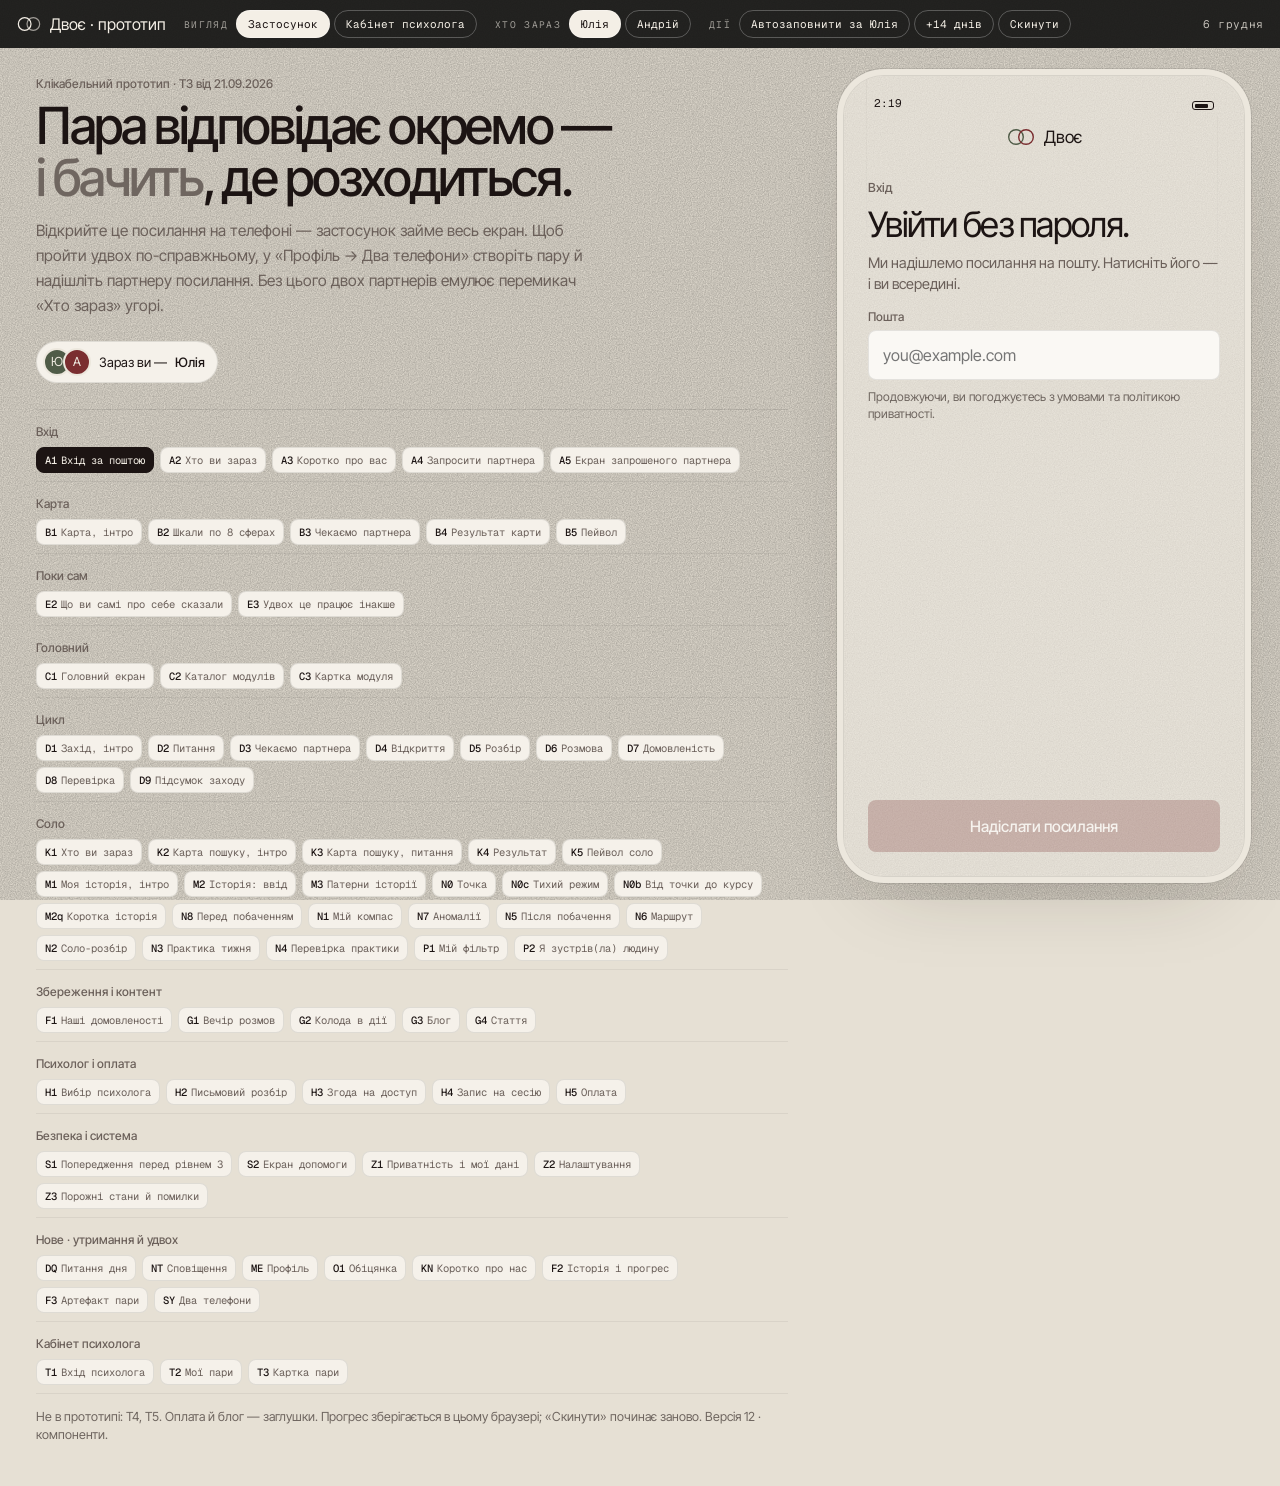
==== commit bdfc0cec: "Component pass v12 and a component reference page - Buttons: text centred, no arrows; one burgundy p" ====
--- a/pwa/index.html
+++ b/pwa/index.html
@@ -543,6 +543,43 @@
 .tariff.rec{border-color:var(--clay);box-shadow:inset 0 0 0 1px var(--clay)}
 .tariff.sel{background:var(--claySoft)}
 .recTag{background:var(--clay)!important;color:var(--onInk)!important;border-radius:4px!important}
+/* ── Компоненти v2: одна головна кнопка, списки замість карток, читабельні підписи, чіткі стани ── */
+/* кнопки: текст по центру, без стрілок; друга дія — текстова */
+.btn{justify-content:center;min-height:52px;font-size:15.5px}
+.btn svg{display:none}
+.foot .btn.ghost{background:transparent;box-shadow:none;min-height:44px;color:var(--ink)}
+.foot .btn.ghost:only-child,.foot .btn.ghost:first-child{background:var(--solid);box-shadow:inset 0 0 0 1px var(--rule);min-height:52px}
+.foot .btn.ghost:first-child+.btn.ghost{background:transparent;box-shadow:none;min-height:44px}
+.btn[disabled]{background:rgba(122,46,48,.26);color:rgba(250,248,244,.92);box-shadow:none}
+.btnRow .btn{min-height:46px}
+/* списки: рядки з тонкими роздільниками замість окремих карток */
+.stack>button.card:not(.darkCard):not(.warm){background:transparent;border:0;border-bottom:1px solid var(--rule);border-radius:0;padding:15px 2px;box-shadow:none}
+.stack:not(:has(>:not(button.card)))>button.card:not(.darkCard):not(.warm):first-child{border-top:1px solid var(--rule)}
+.stack:not(:has(>:not(button.card))){gap:0}
+.stack>.darkCard+button.card,.stack>.warm+button.card{margin-top:10px;border-top:1px solid var(--rule)}
+.mod .ic,.mod .ic.lock{width:30px;height:30px;background:transparent;border:0;border-radius:0;color:var(--clay)}
+.mod .ic.lock{color:var(--faint)}
+.mod .tx b{font-weight:500;font-size:15px}
+.mod .tx span{font-size:13px}
+/* підписи: 12px, звичайний регістр, без розрядки */
+.lab,.label,.filter h4{font-size:12px;text-transform:none;letter-spacing:0;font-weight:500;color:var(--graphite)}
+.darkCard .lab{color:rgba(244,239,230,.66)}
+.stats span,.dualStat>div,.dialHint{font-size:11.5px;text-transform:none;letter-spacing:0}
+.chip,button.chip,.tag{text-transform:none;letter-spacing:0;font-size:13px;font-weight:500}
+.tag{font-size:11.5px}
+.tabbar button{font-size:10.5px;letter-spacing:0;text-transform:none}
+/* надзаголовок: звичайна сіра підпис; плашка ✱ — лише на ключових екранах */
+.eb{display:block;background:none;border:0;padding:0;font-size:12.5px;font-weight:500;letter-spacing:0;text-transform:none;color:var(--graphite)}
+.eb:before{display:none}
+.eb.key{display:inline-flex;background:var(--solid);border:1px solid var(--rule);border-radius:4px;padding:5px 9px 5px 8px;font-size:10px;letter-spacing:.08em;text-transform:uppercase;color:var(--ink)}
+.eb.key:before{display:inline;content:"✱";color:var(--clay)}
+.darkCard .eb{color:rgba(244,239,230,.7)}
+/* стани */
+.seg button.on{background:var(--ink);color:var(--onInk);box-shadow:none}
+.field:focus{border-color:var(--clay);box-shadow:0 0 0 3px var(--claySoft)}
+.opt{padding:14px 15px}
+/* тло: чистий крем, без каламуті внизу */
+.silk i{display:none}
 </style>
 </head>
 <body>
@@ -588,7 +625,7 @@
 (function(){
 "use strict";
 /* ═════════ utils ═════════ */
-const APP_VERSION="11 · бордо";
+const APP_VERSION="12 · компоненти";
 /* Лендинг поки схований: прототип відкривається одразу з входу (A1). Повернути — true. */
 const SHOW_LANDING=false;
 const esc=s=>String(s??"").replace(/[&<>"']/g,c=>({"&":"&amp;","<":"&lt;",">":"&gt;",'"':"&quot;","'":"&#39;"}[c]));
@@ -2423,7 +2460,7 @@
 /* рівень пари живе в профілі, не на головному: головний — за порядком ТЗ */
 const _ME=V.ME;V.ME=()=>{const r=_ME();r.body+=`<div style="margin-top:14px">${levelCard()}</div>`+badgesHTML();return r};
 /* двотонний заголовок, як у референсі: друга фраза (після крапки, тире чи коми) — сірим; питання не чіпаємо */
-const _arTone=afterRender;afterRender=function(){_arTone();document.querySelectorAll("#phone h2.t1,#phone h2.t2").forEach(h=>{if(h.children.length)return;const t=h.textContent.trim();if(/\?$/.test(t))return;
+const _arTone=afterRender;afterRender=function(){_arTone();const KEYSCR=["B4","D5","K4","K5","B5","M3","P1","N2","H5"],sid=S.view==="app"&&S.nav[S.user]?S.nav[S.user].s:"";const eb=document.querySelector("#phone .scroll .eb");if(eb)eb.classList.toggle("key",KEYSCR.includes(sid));document.querySelectorAll("#phone h2.t1,#phone h2.t2").forEach(h=>{if(h.children.length)return;const t=h.textContent.trim();if(/\?$/.test(t))return;
   const m=/^(.{6,}?[.!](?=\s+\S)|.{6,}?(?=\s+—\s)|.{8,}?,(?=\s))(.+)$/.exec(t);if(!m)return;h.textContent="";h.append(m[1]);const sp=document.createElement("span");sp.className="tone";sp.textContent=m[2];h.append(sp)})};
 const _afterRender=afterRender;afterRender=function(){_afterRender();if(S.view!=="app"||!S.couple.mode||S.celebrate)return;S.badgesSeen=S.badgesSeen||[];
   const nw=BADGES.filter(b=>b.ok()&&!S.badgesSeen.includes(b.id));if(!nw.length)return;nw.forEach(b=>S.badgesSeen.push(b.id));
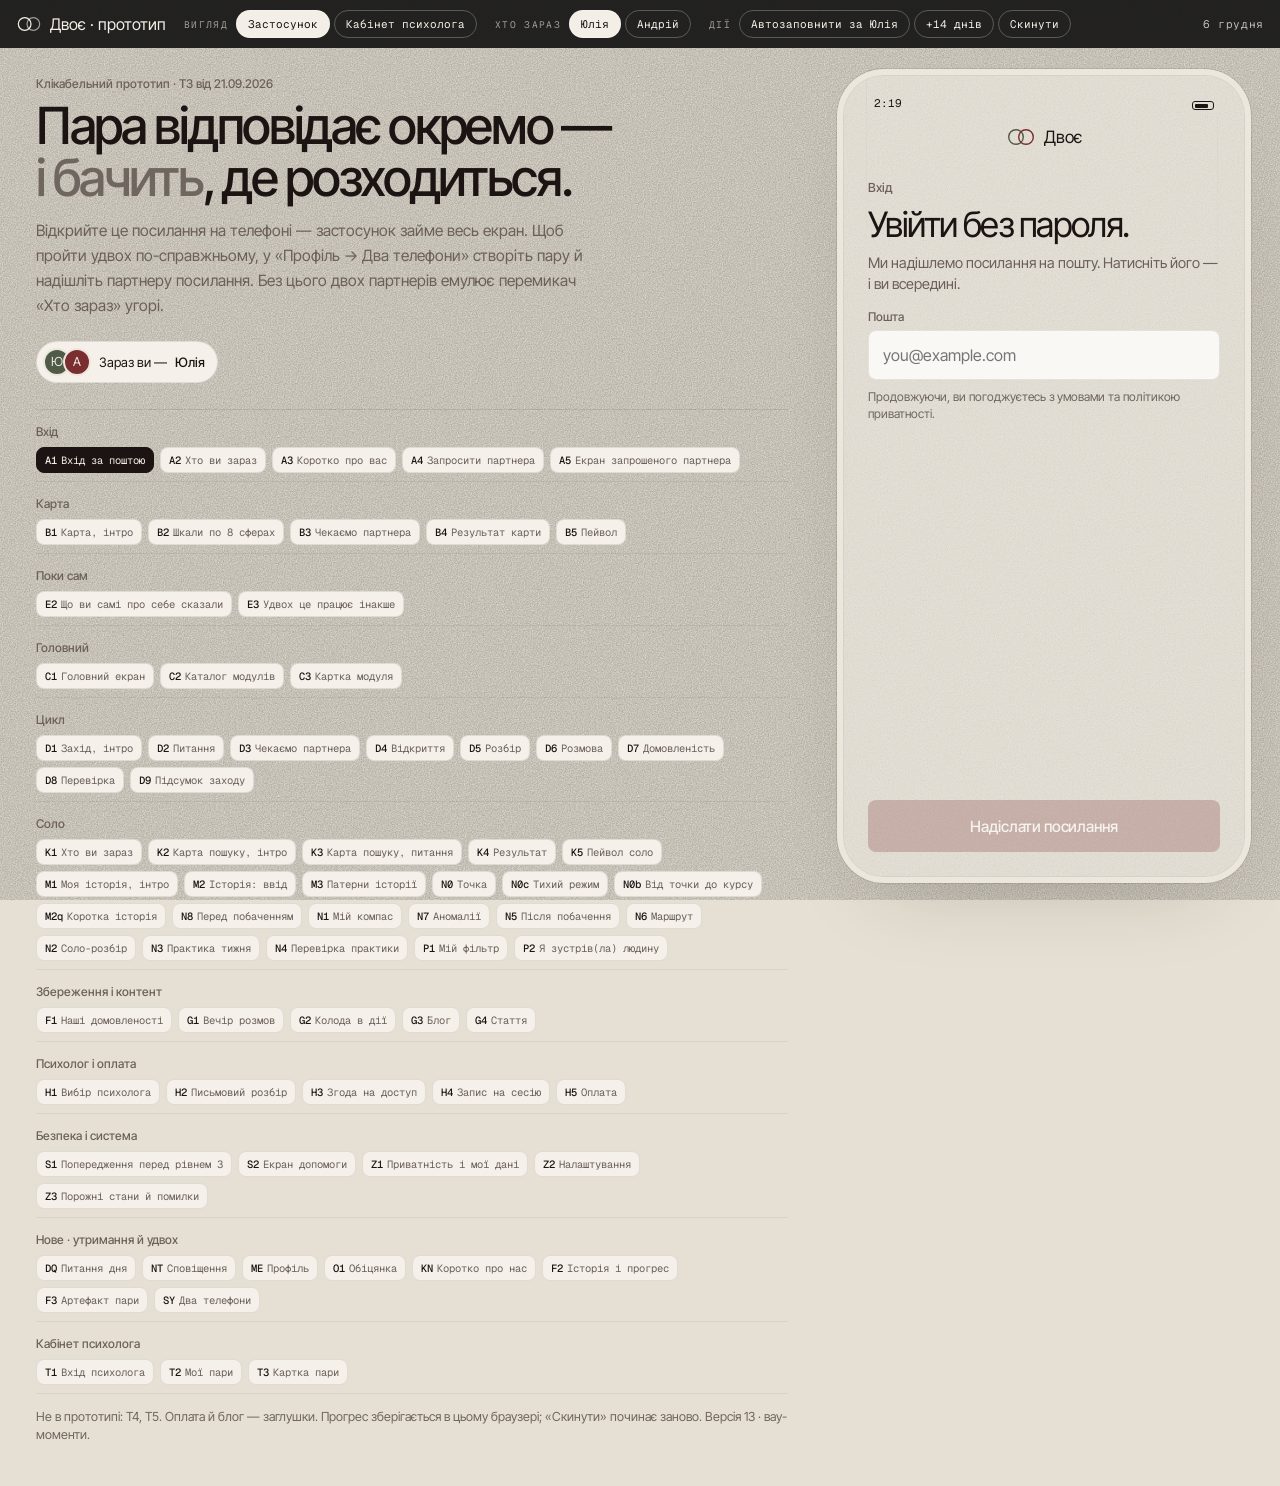
==== commit 34dc513b: "Three signature moments: reveal ritual, two circles, filter poster - D4 reveal: an intro with the tw" ====
--- a/pwa/index.html
+++ b/pwa/index.html
@@ -580,6 +580,58 @@
 .opt{padding:14px 15px}
 /* тло: чистий крем, без каламуті внизу */
 .silk i{display:none}
+/* ── «Вау»-моменти: два кола, ритуал відкриття, фільтр-постер ── */
+.two{display:block;margin:0 auto;max-width:100%;height:auto;overflow:visible}
+.two .ca,.two .cb{transform-box:fill-box}
+.two .ca{animation:twoA 1.1s cubic-bezier(.2,.8,.2,1) both}.two .cb{animation:twoB 1.1s cubic-bezier(.2,.8,.2,1) both}
+@keyframes twoA{from{transform:translateX(-22px);opacity:.25}}@keyframes twoB{from{transform:translateX(22px);opacity:.25}}
+.two.merge .ca{animation:twoA2 2.6s cubic-bezier(.5,0,.2,1) both}.two.merge .cb{animation:twoB2 2.6s cubic-bezier(.5,0,.2,1) both}
+@keyframes twoA2{from{transform:translateX(-70px)}}@keyframes twoB2{from{transform:translateX(70px)}}
+.twoHero{text-align:center;margin-top:10px}
+.twoNum b{display:block;font-family:var(--display);font-weight:400;font-size:58px;letter-spacing:-.05em;line-height:1;margin-top:6px}
+.twoNum span{display:block;font-size:13.5px;color:var(--graphite);margin-top:6px}
+.sphList{margin-top:6px}
+.sph{display:grid;grid-template-columns:minmax(0,1fr) minmax(120px,46%);gap:12px;align-items:center;padding:9px 0;border-bottom:1px solid var(--rule)}
+.sph .n{font-size:14px;line-height:1.25}
+.sph .n small{display:block;font-size:12px;margin-top:2px}.sph small.diff{color:var(--clay)}.sph small.same{color:var(--moss)}
+.trk{position:relative;height:26px}
+.trk:before{content:"";position:absolute;left:0;right:0;top:50%;height:1px;background:var(--rule)}
+.trk i{position:absolute;top:50%;width:22px;height:22px;margin:-11px 0 0 -11px;border-radius:50%;border:1.5px solid;animation:dotIn .9s cubic-bezier(.2,.8,.2,1) both}
+.trk i.a{border-color:var(--moss);background:var(--mossSoft)}.trk i.b{border-color:var(--clay);background:var(--claySoft)}
+@keyframes dotIn{from{left:50%;opacity:0}}
+.trkScale{display:flex;justify-content:flex-end;gap:12px;font-size:11px;color:var(--graphite);margin-top:6px}
+.trkScale span:first-child{margin-right:auto}
+.rvIntro{text-align:center;padding-top:26px}.rvIntro .eb{display:block}.rvIntro .p{max-width:30ch;margin-inline:auto}
+.rvCd{position:relative;display:grid;place-items:center;min-height:420px}
+.cdN{position:absolute;inset:0;display:grid;place-items:center;pointer-events:none}
+.cdN span{grid-area:1/1;font-family:var(--display);font-size:84px;letter-spacing:-.05em;color:var(--ink);opacity:0;animation:cdn .86s ease-out both}
+.cdN span:nth-child(2){animation-delay:.86s}.cdN span:nth-child(3){animation-delay:1.72s}
+@keyframes cdn{0%{opacity:0;transform:scale(.85)}25%{opacity:1;transform:none}100%{opacity:0;transform:scale(1.08)}}
+.rvTop{display:flex;align-items:center;gap:10px;margin:14px 0 10px}.rvTop .two{margin:0}
+.rvV{display:inline-flex;font-size:13px;font-weight:500;padding:6px 10px;border-radius:4px}
+.rvV.same{background:var(--mossSoft);color:var(--moss)}.rvV.diff{background:var(--claySoft);color:var(--clay)}.rvV.soft{background:var(--solid);color:var(--graphite);border:1px solid var(--rule)}
+.rvQ{font-size:24px;line-height:1.12}
+.rvAns{border-radius:12px;padding:14px 16px;margin-top:12px;background:var(--card);border:1px solid var(--rule);animation:rvIn .6s cubic-bezier(.2,.8,.2,1) both}
+.rvAns.b{animation-delay:.45s}
+.rvAns .who{display:flex;align-items:center;gap:8px;font-size:12.5px;font-weight:500}
+.rvAns .who:before{content:"";width:10px;height:10px;border-radius:50%;border:1.5px solid currentColor}
+.rvAns.a .who{color:var(--moss)}.rvAns.b .who{color:var(--clay)}
+.rvAns .txt{font-family:var(--display);font-size:17.5px;line-height:1.4;margin-top:8px;letter-spacing:-.01em}
+@keyframes rvIn{from{opacity:0;transform:translateY(12px)}}
+.poster{margin-top:16px;border-radius:16px;padding:22px 22px 18px;color:var(--onInk);background:radial-gradient(120% 90% at 100% 0%,rgba(233,217,192,.34),transparent 45%),radial-gradient(90% 80% at 110% 12%,rgba(184,134,90,.42),transparent 62%),var(--deep)}
+.pTop{display:flex;justify-content:space-between;font-size:12px;color:rgba(244,239,230,.62)}
+.pOne{font-family:var(--display);font-size:25px;line-height:1.12;letter-spacing:-.035em;margin:18px 0 20px;text-wrap:balance}
+.poster h4{font-size:12px;font-weight:500;color:rgba(244,239,230,.62);margin:0 0 8px}
+.poster ol{list-style:none;counter-reset:m;margin:0 0 18px;padding:0}
+.poster ol li{counter-increment:m;display:grid;grid-template-columns:24px 1fr;font-size:16.5px;line-height:1.35;padding:6px 0;border-top:1px solid rgba(244,239,230,.14)}
+.poster ol li:before{content:counter(m);font-family:var(--display);color:var(--silk2)}
+.pRow{display:grid;grid-template-columns:1fr 1fr;gap:16px}
+.poster ul{list-style:none;margin:0;padding:0;font-size:14px;line-height:1.35}
+.poster ul li{padding:4px 0}
+.poster ul.minor li{color:rgba(244,239,230,.5);text-decoration:line-through;text-decoration-color:rgba(244,239,230,.3)}
+.poster ul.reds li{display:flex;gap:8px;align-items:baseline}.poster ul.reds li:before{content:"";flex:none;width:7px;height:7px;border-radius:50%;background:var(--silk2);transform:translateY(-1px)}
+.pFoot{display:flex;align-items:center;gap:8px;margin-top:20px;padding-top:14px;border-top:1px solid rgba(244,239,230,.14);font-size:13px;color:rgba(244,239,230,.8)}
+@media (prefers-reduced-motion:reduce){.two .ca,.two .cb,.trk i,.rvAns,.cdN span{animation:none}.cdN span:not(:last-child){display:none}.cdN span:last-child{opacity:1}}
 </style>
 </head>
 <body>
@@ -625,7 +677,7 @@
 (function(){
 "use strict";
 /* ═════════ utils ═════════ */
-const APP_VERSION="12 · компоненти";
+const APP_VERSION="13 · вау-моменти";
 /* Лендинг поки схований: прототип відкривається одразу з входу (A1). Повернути — true. */
 const SHOW_LANDING=false;
 const esc=s=>String(s??"").replace(/[&<>"']/g,c=>({"&":"&amp;","<":"&lt;",">":"&gt;",'"':"&quot;","'":"&#39;"}[c]));
@@ -872,6 +924,17 @@
   return "«"+esc(v)+"»";
 }
 
+/* ═════════ «Два кола» — візуальна мова «Двоє»: що більше перекриття, то ближче ви ═════════ */
+function twoCircles(pct,o={}){const r=o.r||58,w=o.w||(r*4.4),D=Math.max(0,Math.min(2*r*1.02,2*r*(1-pct/100)*1.15)),cx=w/2,cy=r+4,h=2*r+(o.names?30:8),ax=cx-D/2,bx=cx+D/2,id="tc"+Math.random().toString(36).slice(2,8);
+  return `<svg class="two ${o.cls||""}" viewBox="0 0 ${w} ${h}" width="${w}" height="${h}" aria-hidden="true"><defs><clipPath id="${id}"><circle cx="${ax}" cy="${cy}" r="${r}"/></clipPath><radialGradient id="${id}g" cx="72%" cy="18%" r="95%"><stop offset="0" style="stop-color:var(--silk3)"/><stop offset=".45" style="stop-color:var(--silk2)"/><stop offset="1" style="stop-color:var(--clay)"/></radialGradient></defs>
+  <g class="ca"><circle cx="${ax}" cy="${cy}" r="${r}" style="fill:var(--mossSoft);stroke:var(--moss)" stroke-width="1.5"/></g>
+  <g class="cb"><circle cx="${bx}" cy="${cy}" r="${r}" style="fill:var(--claySoft);stroke:var(--clay)" stroke-width="1.5"/><circle cx="${bx}" cy="${cy}" r="${r}" fill="url(#${id}g)" clip-path="url(#${id})"/></g>
+  ${o.names?`<text x="${ax-r*.35}" y="${h-4}" text-anchor="middle" style="fill:var(--moss);font:500 12px var(--body)">${esc(nm("p1"))}</text><text x="${bx+r*.35}" y="${h-4}" text-anchor="middle" style="fill:var(--clay);font:500 12px var(--body)">${esc(nm("p2"))}</text>`:""}</svg>`}
+function closeness(){const a=sphereAvg("p1"),b=sphereAvg("p2");let s=0;SPHERES.forEach(x=>s+=Math.abs(a[x.id].now-b[x.id].now));return Math.max(0,Math.round(100-s/SPHERES.length*10))}
+function sphereRows(){const a=sphereAvg("p1"),b=sphereAvg("p2"),pos=v=>`calc(11px + (100% - 22px) * ${(v/10).toFixed(3)})`;
+  return `<div class="sphList">${SPHERES.map(s=>{const x=a[s.id].now,y=b[s.id].now,d=Math.abs(x-y);
+    return `<div class="sph"><div class="n">${esc(s.n)}${d>=2?`<small class="diff">бачите по-різному</small>`:d<=.8?`<small class="same">поруч</small>`:""}</div><div class="trk" role="img" aria-label="${esc(s.n)}: ${esc(nm("p1"))} ${x.toFixed(1)}, ${esc(nm("p2"))} ${y.toFixed(1)} з 10"><i class="a" style="left:${pos(x)}"></i><i class="b" style="left:${pos(y)}"></i></div></div>`}).join("")}
+    <div class="trkScale"><span>0 · зовсім ні</span><span>10 · повністю</span></div></div>`}
 /* ═════════ screen catalogue (for the developer map) ═════════ */
 const CATALOG=[
   ...(SHOW_LANDING?[["Лендинг",[["L1","Головна сторінка сайту"]]]]:[]),
@@ -1032,8 +1095,10 @@
   const showPay=me()==="p1"&&!paid();
   return {body:`
   <div class="eb">Карта стосунків · обоє відповіли</div><h2 class="t2">Ось що вийшло</h2>
-  ${radarSVG()}
-  <p class="small" style="text-align:center">Дві лінії — це ви двоє. Там, де вони розходяться найсильніше, і варто почати.</p>
+  <div class="twoHero">${twoCircles(closeness(),{r:62,names:true})}<div class="twoNum"><b>${closeness()}%</b><span>настільки однаково ви бачите ваші стосунки зараз</span></div></div>
+  <div class="lab" style="margin-top:18px">По сферах · «як є зараз»</div>
+  ${S.b4radar?radarSVG():sphereRows()}
+  <p class="small" style="text-align:center">Де кола розходяться найсильніше, там і варто почати. <button class="link" style="display:inline;width:auto;min-height:0;padding:0" data-act="b4Radar">${S.b4radar?"Показати колами":"Показати радаром"}</button></p>
   <div class="stack" style="margin-top:12px">
     <div class="card"><div class="lab">1 · Спільне</div><p style="margin:6px 0 0;font-size:13.5px;line-height:1.5">У сфері «${esc(match.s.n)}» ви бачите «як є» майже однаково.</p></div>
     <div class="card"><div class="lab">2 · Бачите по-різному</div><p style="margin:6px 0 0;font-size:13.5px;line-height:1.5">«${esc(split.s.n)}»: ${esc(nm("p1"))} — ${a[split.s.id].now.toFixed(1)}, ${esc(nm("p2"))} — ${b[split.s.id].now.toFixed(1)} з 10.</p></div>
@@ -1189,12 +1254,32 @@
   <p class="small">Прототип: перемкніться на «${esc(nm(o))}» у верхній панелі або скористайтесь автозаповненням.</p>`,
   foot:`<button class="btn ghost" data-act="remindS" ${can?"":"disabled"}>${can?"Нагадати":"Нагадування надіслано · наступне завтра"}${arrow}</button><button class="btn ghost" data-go="G1">Вечір розмов${arrow}</button>`};};
 
-V.D4=()=>{const se=curSession();if(!se||!se.revealed) return V.Z3empty();{const sg=safetyGate(se);if(sg)return sg;}return {body:`
+const rvKey=se=>se.id+":"+me(),rvGet=se=>(S.rv||{})[rvKey(se)],rvSet=(se,v)=>{S.rv=S.rv||{};S.rv[rvKey(se)]=v};
+const rvPct=t=>t===1?88:t===2||t===4?34:t===3?18:t===5?52:60;
+const RV_V={1:["same","Тут ви поруч"],2:["diff","Тут у вас різне"],3:["diff","Один бачить те, чого другий не помічає"],4:["diff","Обоє хочете змін — різних"],5:["soft","Цю тему спершу зрозуміти"]};
+V.D4=()=>{const se=curSession();if(!se||!se.revealed) return V.Z3empty();{const sg=safetyGate(se);if(sg)return sg;}
+  const st=rvGet(se),n=se.qids.length,o=you();
+  if(st==null) return {body:`<div class="rvIntro">${twoCircles(0,{r:64,names:true,cls:"apart"})}
+    <div class="eb" style="margin-top:22px">Відкриття · ${n} питань</div><h2 class="t1">Ви обоє тут?</h2>
+    <p class="p">Відповіді відкриються в обох одночасно. Одне питання за раз. Спершу прочитайте мовчки, потім говоріть.</p></div>`,
+    foot:`<button class="btn" data-act="rvStart">Відкрити разом</button><button class="btn ghost" data-act="rvAll">Показати все одним списком</button>`};
+  if(st==="cd") return {noBack:true,body:`<div class="rvCd">${twoCircles(90,{r:64,names:true,cls:"merge"})}<div class="cdN" aria-live="polite"><span>3</span><span>2</span><span>1</span></div></div>`,foot:""};
+  if(st==="all") return {body:`
+  
   <div class="eb">Відкриття · ${esc(fT(se.revealed))}</div><h2 class="t2">Ваші відповіді</h2>
   <div class="card soft" style="margin-top:10px;font-size:13px;line-height:1.5">Спершу просто прочитайте обидві колонки. Не коментуйте вголос, доки не дочитаєте до кінця.</div>
   ${se.qids.map((q,k)=>`<div class="qBlock"><div class="q"><span class="mono" style="font-size:10px;color:var(--faint);margin-right:6px">${k+1}</span>${esc(MQ[q].t)}</div>
   <div class="cols"><div class="col a"><div class="lab">${esc(nm("p1"))}</div>${fmtAns(MQ[q],se.ans.p1[q],se.ans.p1[q+"x"])}</div><div class="col b"><div class="lab">${esc(nm("p2"))}</div>${fmtAns(MQ[q],se.ans.p2[q],se.ans.p2[q+"x"])}</div></div></div>`).join("")}`,
-  foot:`<button class="btn" data-act="toFindings">Що ми побачили${arrow}</button>`};};
+  foot:`<button class="btn" data-act="toFindings">Що ми побачили${arrow}</button><button class="btn ghost" data-act="rvStep" data-v="0">По одному питанню</button>`};
+  const k=Math.max(0,Math.min(n-1,+st)),q=se.qids[k],Q=MQ[q],it=computeFindings(se).items.find(x=>x.q===q),v=it?RV_V[it.t]:null;
+  return {steps:[k+1,n],body:`
+  <div class="between"><div class="eb">Відкриття</div><div class="eb">${k+1} з ${n}</div></div>
+  <div class="rvTop" key="${q}">${twoCircles(it?rvPct(it.t):60,{r:26})}${v?`<span class="rvV ${v[0]}">${v[1]}</span>`:""}</div>
+  <h2 class="t2 rvQ">${esc(Q.t)}</h2>
+  <div class="rvAns a"><div class="who">${esc(nm("p1"))}</div><div class="txt">${fmtAns(Q,se.ans.p1[q],se.ans.p1[q+"x"])}</div></div>
+  <div class="rvAns b"><div class="who">${esc(nm("p2"))}</div><div class="txt">${fmtAns(Q,se.ans.p2[q],se.ans.p2[q+"x"])}</div></div>
+  ${k===0?`<p class="small" style="margin-top:12px">Спершу мовчки. Коментуйте, коли дочитаєте обидві відповіді.</p>`:""}`,
+  foot:`<button class="btn" data-act="rvNext">${k<n-1?"Далі":"Що ми побачили"}</button>${k>0?`<button class="btn ghost" data-act="rvPrev">Назад</button>`:`<button class="btn ghost" data-act="rvAll">Усі відповіді списком</button>`}`};};
 
 V.D5=()=>{const se=curSession();if(!se) return V.Z3empty();const f=computeFindings(se);
   {const sg=safetyGate(se);if(sg)return sg;}
@@ -1536,15 +1621,18 @@
     one:"Я шукаю людину, "+(parts.length?parts.join(" і "):"з якою спокійно")+"."};}
 V.P1=()=>{const f=filterData();return {body:`
   <div class="eb">Артефакт</div><h2 class="t2">Ваш фільтр</h2>
-  <p class="p">Одна сторінка замість списку з тридцяти пунктів. Це те, з чим можна йти на побачення.</p>
-  <div class="filter" id="filterCard" style="margin-top:14px">
-    <h4>Кого я шукаю</h4><p style="font-family:var(--display);font-size:17px;line-height:1.4;margin:0">${esc(f.one)}</p>
-    <h4>Справжні невідступні</h4><ul>${f.must.map(x=>`<li>${esc(x)}</li>`).join("")}</ul>
-    <h4>Виявились неважливими</h4><ul>${f.minor.map(x=>`<li>${esc(x)}</li>`).join("")}</ul>
-    <h4>Червоні лінії</h4><ul>${f.reds.map(x=>`<li>${esc(x)}</li>`).join("")||"<li>—</li>"}</ul></div>
+  <p class="p">Одна сторінка замість списку з тридцяти пунктів. З нею можна йти на побачення.</p>
+  <div class="poster" id="filterCard">
+    <div class="pTop"><span>Мій фільтр</span><span>${esc(fD(now()))}</span></div>
+    <p class="pOne">${esc(f.one)}</p>
+    <div class="pSec"><h4>Невідступне</h4><ol>${f.must.map(x=>`<li>${esc(x)}</li>`).join("")}</ol></div>
+    <div class="pRow"><div class="pSec"><h4>Виявилось неважливим</h4><ul class="minor">${f.minor.map(x=>`<li>${esc(x)}</li>`).join("")}</ul></div>
+    <div class="pSec"><h4>Червоні лінії</h4><ul class="reds">${f.reds.map(x=>`<li>${esc(x)}</li>`).join("")||"<li>—</li>"}</ul></div></div>
+    <div class="pFoot"><svg width="26" height="16" aria-hidden="true"><use href="#logoL"/></svg>Двоє</div>
+  </div>
   ${S.filterImg?`<p class="small">Картинка нижче — утримайте або клацніть правою кнопкою, щоб зберегти.</p><img src="${S.filterImg}" alt="Мій фільтр" style="width:100%;border-radius:16px;border:1px solid var(--rule)">`:""}
   <p class="small">Оновлюється після кожного модуля.</p>`,
-  foot:`<button class="btn" data-act="filterImg">${DOWN?"Зберегти картинку":"Показати як картинку"}${arrow}</button>`};};
+  foot:`<button class="btn" data-act="filterImg">${DOWN?"Зберегти картинку":"Показати як картинку"}</button>`};};
 V.P2=()=>{const sh=S.solo.share;return {body:`
   <div class="eb">Міст</div><h2 class="t2">Ви зустріли когось</h2>
   <p class="p">Тоді половину роботи вже зроблено: ваші відповіді стають першою частиною спільної карти. Лишилось запросити другого.</p><p class="p">Ваші соло-відповіді й історії залишаються тільки вашими. Партнер побачить лише те, що ви оберете самі.</p>
@@ -1936,6 +2024,12 @@
   remindS(){curSession().remindAt=now().toISOString();toast("Нагадали пушем і листом");render(false)},
   reveal(){const se=curSession();se.revealed=se.revealed||now().toISOString();go("D4")},
   toFindings(){go("D5")},
+  rvStart(){const se=curSession();rvSet(se,"cd");render(true);clearTimeout(A.rvT);A.rvT=setTimeout(()=>{if(rvGet(se)==="cd"){rvSet(se,0);render(true)}},2700)},
+  rvNext(){const se=curSession(),k=+rvGet(se)||0;if(k<se.qids.length-1){rvSet(se,k+1);render(true)}else go("D5")},
+  rvPrev(){const se=curSession();rvSet(se,Math.max(0,(+rvGet(se)||0)-1));render(true)},
+  rvAll(){rvSet(curSession(),"all");render(true)},
+  rvStep(v){rvSet(curSession(),+v);render(true)},
+  b4Radar(){S.b4radar=!S.b4radar;render(false)},
   timer(){if(S.timer){clearInterval(S.timer.h);S.timer=null;render(false);return}S.timer={end:Date.now()+900e3};S.timer.h=setInterval(()=>{const el=document.getElementById("timerTxt");if(!el){return}const l=Math.max(0,Math.round((S.timer.end-Date.now())/1000));el.textContent=String(Math.floor(l/60)).padStart(2,"0")+":"+String(l%60).padStart(2,"0")},1000);render(false)},
   talked(){curSession().talked=true;if(S.timer){clearInterval(S.timer.h);S.timer=null}S.agDraft=null;go("D7")},
   skipTalk(){if(S.timer){clearInterval(S.timer.h);S.timer=null}S.agDraft=null;go("D7")},
@@ -2041,12 +2135,18 @@
   psyLogout(){S.psyLogged=false;S.nav.psy.s="T1";render(true)},
   psyOpen(){const c=activeConsent();if(!c){render(true);return}S.log.push({at:now().toISOString(),who:"Олена",what:"відповіді в темі «Межі», карту, домовленості"});S.nav.psy.s="T3";render(true)}
 };
-function drawFilter(){const f=filterData(),cv=document.createElement("canvas"),W=1080,H=1350,x=cv.getContext("2d"),st=getComputedStyle(document.documentElement);
-  cv.width=W;cv.height=H;x.fillStyle="#FBF9F4";x.fillRect(0,0,W,H);x.fillStyle="#1F1E1B";
-  let y=110;x.font="500 30px Geist Mono, monospace";x.fillStyle="#A9644C";x.fillText("ДВОЄ · МІЙ ФІЛЬТР",90,y);y+=90;
-  const wrap=(t,font,lh,col)=>{x.font=font;x.fillStyle=col;const words=t.split(" ");let line="";words.forEach(w=>{const tt=line+w+" ";if(x.measureText(tt).width>900){x.fillText(line,90,y);y+=lh;line=w+" "}else line=tt});x.fillText(line,90,y);y+=lh};
-  wrap(f.one,"400 52px Lora, Georgia, serif",66,"#1F1E1B");y+=30;
-  [["СПРАВЖНІ НЕВІДСТУПНІ",f.must],["ВИЯВИЛИСЬ НЕВАЖЛИВИМИ",f.minor],["ЧЕРВОНІ ЛІНІЇ",f.reds]].forEach(([h,l])=>{x.font="400 24px Geist Mono, monospace";x.fillStyle="#6F695F";x.fillText(h,90,y);y+=50;l.forEach(it=>wrap("— "+it,"400 36px IBM Plex Serif, Georgia, serif",50,"#1F1E1B"));y+=30});
+function drawFilter(){const f=filterData(),cv=document.createElement("canvas"),W=1080,H=1350,x=cv.getContext("2d"),F="Inter Tight, Helvetica Neue, Arial, sans-serif";
+  cv.width=W;cv.height=H;x.fillStyle="#2D1412";x.fillRect(0,0,W,H);
+  let g=x.createRadialGradient(W*1.02,-60,20,W*1.02,-60,W*.95);g.addColorStop(0,"rgba(233,217,192,.55)");g.addColorStop(.35,"rgba(184,134,90,.45)");g.addColorStop(1,"rgba(45,20,18,0)");x.fillStyle=g;x.fillRect(0,0,W,H);
+  const C="#F4EFE6",M="rgba(244,239,230,.62)",L=96,R=W-96;let y=130;
+  x.font="500 30px "+F;x.fillStyle=M;x.fillText("Мій фільтр",L,y);x.textAlign="right";x.fillText(fD(now()),R,y);x.textAlign="left";y+=110;
+  const wrap=(t,font,lh,col,maxW=R-L,xx=L)=>{x.font=font;x.fillStyle=col;let line="";t.split(" ").forEach(w=>{const tt=line+w+" ";if(x.measureText(tt).width>maxW&&line){x.fillText(line.trim(),xx,y);y+=lh;line=w+" "}else line=tt});x.fillText(line.trim(),xx,y);y+=lh};
+  wrap(f.one,"400 78px "+F,88,C);y+=60;
+  x.font="500 28px "+F;x.fillStyle=M;x.fillText("Невідступне",L,y);y+=58;f.must.forEach((it,k)=>{x.font="400 52px "+F;x.fillStyle="#B8865A";x.fillText(String(k+1),L,y);wrap(it,"400 50px "+F,66,C,R-L-80,L+80)});y+=56;
+  const colW=(R-L-40)/2,y0=y;
+  x.font="500 28px "+F;x.fillStyle=M;x.fillText("Виявилось неважливим",L,y);y+=54;f.minor.forEach(it=>{wrap(it,"400 40px "+F,54,"rgba(244,239,230,.55)",colW)});const y1=y;
+  y=y0;x.fillStyle=M;x.font="500 28px "+F;x.fillText("Червоні лінії",L+colW+40,y);y+=54;(f.reds.length?f.reds:["—"]).forEach(it=>{x.fillStyle="#B8865A";x.beginPath();x.arc(L+colW+50,y-12,7,0,7);x.fill();wrap(it,"400 40px "+F,54,C,colW-30,L+colW+70)});
+  x.strokeStyle="rgba(244,239,230,.7)";x.lineWidth=3;[[L+16,H-96],[L+40,H-96]].forEach(([cx,cy])=>{x.beginPath();x.arc(cx,cy,20,0,7);x.stroke()});x.font="500 32px "+F;x.fillStyle=C;x.fillText("Двоє",L+80,H-85);
   return cv.toDataURL("image/png");}
 
 /* dev actions */
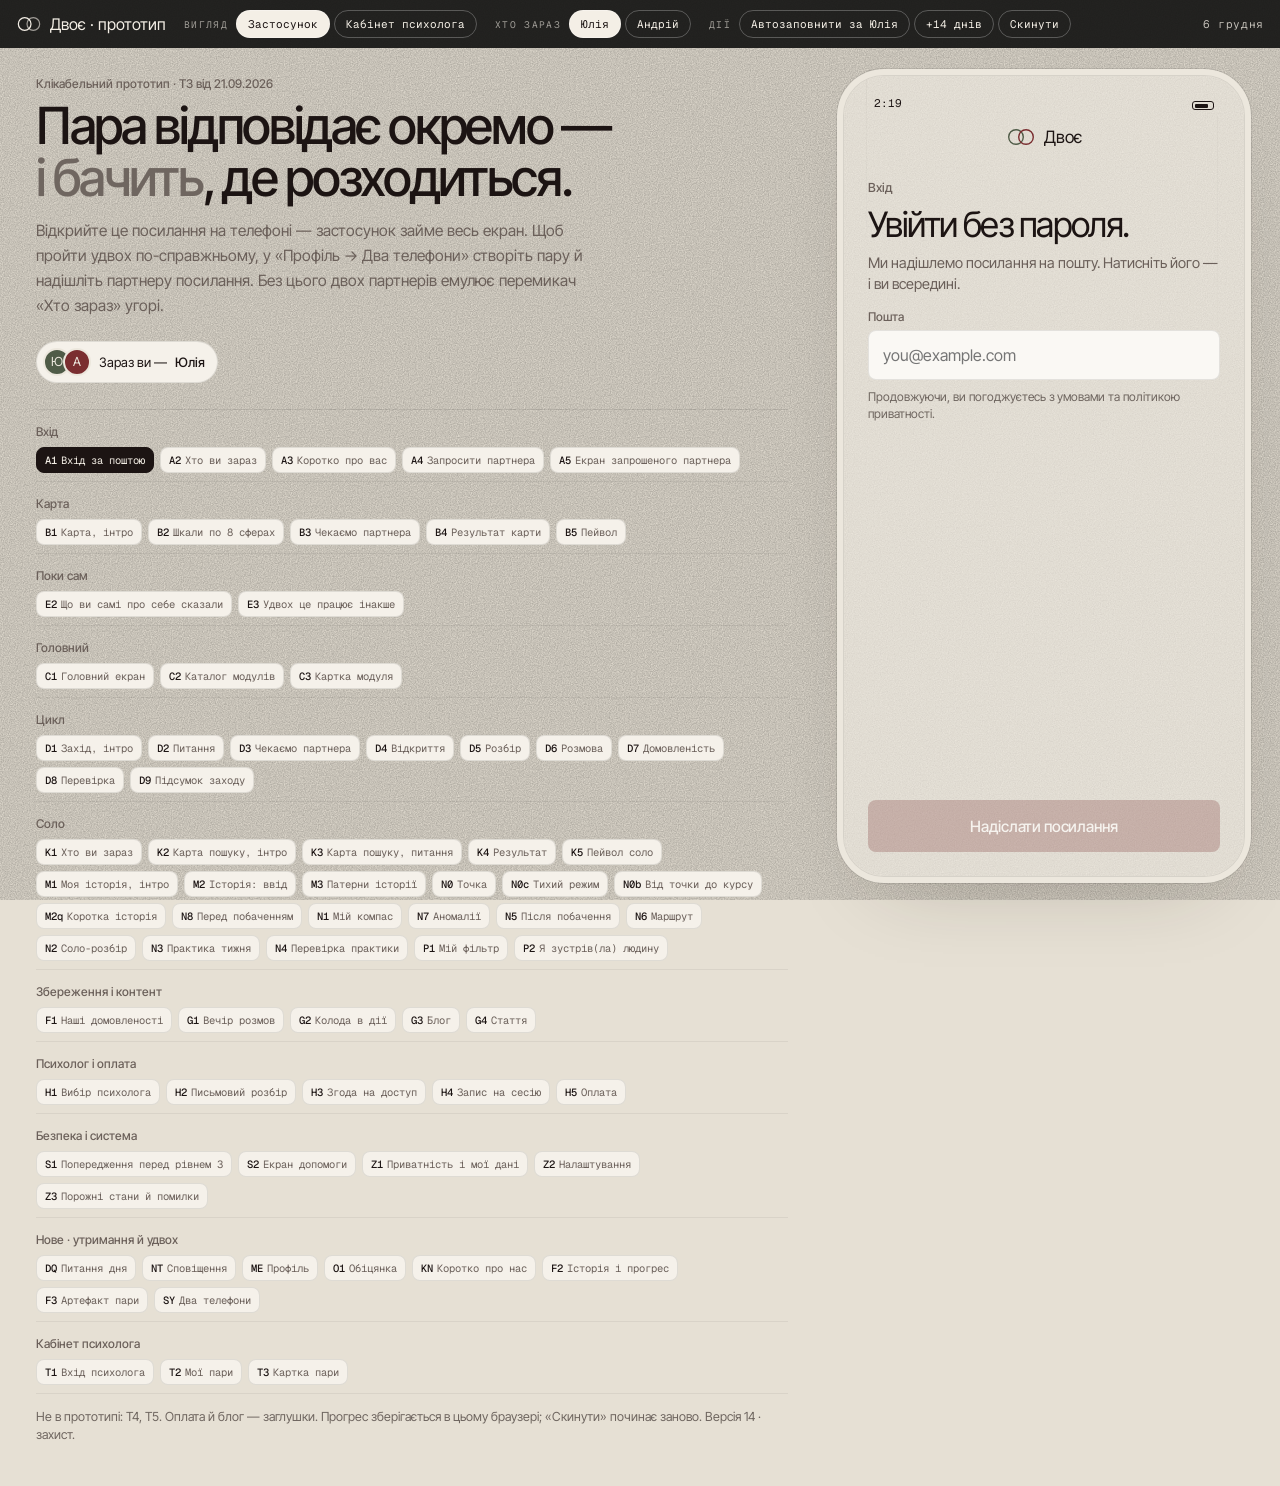
==== commit c489486c: "Prototype v14: one-question invite, instant partner reveal, honest paywalls - Invite is one question" ====
--- a/pwa/index.html
+++ b/pwa/index.html
@@ -428,9 +428,6 @@
 .calmBox{display:flex;gap:14px;align-items:baseline}
 .calmBox .d{font-family:var(--display);font-size:40px;line-height:1;letter-spacing:-.03em}
 .anom{border-left:3px solid var(--clay);padding-left:12px;margin-top:10px;font-size:13.5px;line-height:1.5}
-.hidden3{position:relative;border:1px dashed var(--rule);border-radius:16px;padding:14px;margin-top:10px}
-.hidden3 .blurTxt{filter:blur(5px);user-select:none;font-family:var(--display);font-size:16px;line-height:1.4;color:var(--graphite)}
-.hidden3 .hint{font-family:var(--mono);font-size:10.5px;letter-spacing:.1em;text-transform:uppercase;color:var(--clay);margin-bottom:6px}
 .ahaBar{display:flex;align-items:center;gap:10px;font-size:13.5px;border-radius:14px;padding:10px 14px;background:var(--mossSoft);border:1px solid var(--mossLine);margin-top:12px}
 .ahaBar b{font-family:var(--display);font-weight:400;font-size:20px}
 /* audit: tap targets, legible tags, clear disabled state */
@@ -677,7 +674,7 @@
 (function(){
 "use strict";
 /* ═════════ utils ═════════ */
-const APP_VERSION="13 · вау-моменти";
+const APP_VERSION="14 · захист";
 /* Лендинг поки схований: прототип відкривається одразу з входу (A1). Повернути — true. */
 const SHOW_LANDING=false;
 const esc=s=>String(s??"").replace(/[&<>"']/g,c=>({"&":"&amp;","<":"&lt;",">":"&gt;",'"':"&quot;","'":"&#39;"}[c]));
@@ -686,6 +683,7 @@
 const I=n=>`<svg width="20" height="20" aria-hidden="true"><use href="#i-${n}"/></svg>`;
 const lockI='<svg width="13" height="13" aria-hidden="true" style="vertical-align:-2px"><use href="#lock"/></svg>';
 const DAY=864e5;
+const WARM_Q="Який момент з наших стосунків ти хочеш пам’ятати завжди?";
 const now=()=>new Date(Date.now()+S.shift*DAY);
 const addD=(d,n)=>new Date(d.getTime()+n*DAY);
 const fD=d=>new Date(d).toLocaleDateString("uk-UA",{day:"numeric",month:"long"});
@@ -856,7 +854,7 @@
   nav:{p1:{s:"A1",st:[]},p2:{s:"A5",st:[]},psy:{s:"T1",st:[]}},
   known:{}, email:"",
   couple:{names:{p1:"Юлія",p2:"Андрій"},together:"1–3 роки",live:"Так",kids:0,kidsAge:"",therapy:"Ні",mode:null,joined:{p1:false,p2:false},
-    invite:"Я почав(ла) одну штуку для нас двох. Там питання, на які ми відповідаємо окремо, а потім дивимось разом, де в нас різне. Мені цікаво, що вийде. Спробуєш?",
+    invite:"Хочу спитати тебе одне. Я вже відповів(ла), але мою відповідь ти побачиш, тільки коли відповіси сам(а). Це хвилина, нічого встановлювати не треба.",
     inviteSent:false,inviteAt:null,remindAt:null,warm:{},tariff:null,purchased:[],linkExpired:false},
   map:{p1:{},p2:{},idx:{p1:0,p2:0},done:{p1:false,p2:false}},
   sessions:[], cur:null,
@@ -1017,14 +1015,17 @@
   foot:`<button class="btn" data-act="profileNext" ${c.names.p1.trim()?"":"disabled"} id="profBtn">Далі${arrow}</button>`};};
 
 V.A4=()=>{const c=S.couple,code="ДВ-24K7",link="dvoie.app/j/24k7";return {body:`
-  <div class="eb">Запрошення</div><h2 class="t1">Запросіть партнера</h2>
-  <p class="p">Усе найцікавіше починається, коли відповіли обидва. До того моменту ваші відповіді бачите тільки ви.</p>
+  <div class="eb">Запрошення · одне питання</div><h2 class="t1">Почніть з одного питання</h2>
+  <p class="p">Партнер отримає не «застосунок», а одне питання. Відповідає прямо з посилання: без встановлення, без пошти і без пароля.</p>
+  <div class="card" style="margin-top:14px"><div class="lab">Питання для вас обох</div><p style="font-family:var(--display);font-size:16.5px;line-height:1.4;margin:8px 0 0">${esc(WARM_Q)}</p></div>
+  <label class="lab" for="warm1">Спершу ваша відповідь</label><textarea id="warm1" class="field" data-bind="couple.warm.p1" placeholder="Пишіть як говорите. ${esc(nm("p2"))} побачить її тільки після своєї.">${esc(c.warm.p1||"")}</textarea>
   <div class="card" style="margin-top:14px"><div class="between"><div><div class="lab">Посилання</div><div style="font-size:14px;margin-top:4px">${link}</div></div><div style="text-align:right"><div class="lab">Код</div><div class="mono" style="font-size:14px;margin-top:4px">${code}</div></div></div></div>
   <label class="lab" for="inv">Текст запрошення · можна змінити</label>
   <textarea id="inv" class="field" data-bind="couple.invite">${esc(c.invite)}</textarea>
-  <div class="btnRow" style="margin-top:10px"><button class="btn ghost" data-act="copyInvite">Скопіювати</button><button class="btn ghost" data-act="sendInvite">Надіслати в месенджер</button></div>
+  <div class="btnRow" style="margin-top:10px"><button class="btn ghost" data-act="sendInvite" data-v="Telegram">Telegram</button><button class="btn ghost" data-act="sendInvite" data-v="Viber">Viber</button><button class="btn ghost" data-act="copyInvite">Скопіювати</button></div>
+  <p class="small">Ваші карта стосунків і власні висновки працюють і без партнера. Його відповіді лише додають порівняння.</p>
   <button class="card mod" data-go="SY" style="margin-top:12px"><span class="ic">${I("swap")}</span><span class="tx"><b>Пройти на двох телефонах</b><span>${S.sync.code?"Пара "+esc(S.sync.code)+" створена":"Справжнє посилання для партнера"}</span></span>${arrow}</button>
-  ${c.inviteSent?`<div class="card soft" style="margin-top:12px;font-size:13px;line-height:1.5">Запрошення надіслано. Нагадаємо ${esc(nmDat("p2"))} на 2-й і 7-й день.<br><span style="color:var(--graphite)">Прототип: перемкніться на «${esc(nm("p2"))}» у верхній панелі.</span></div>`:""}`,
+  ${c.inviteSent?`<div class="card soft" style="margin-top:12px;font-size:13px;line-height:1.5">Запрошення надіслано. Нагадаємо ${esc(nmDat("p2"))} один раз, на 3-й день, і більше не турбуватимемо.<br><span style="color:var(--graphite)">Прототип: перемкніться на «${esc(nm("p2"))}» у верхній панелі.</span></div>`:""}`,
   foot:`<button class="btn" data-act="inviteNext">${c.inviteSent?"Далі — карта стосунків":"Надіслати й продовжити"}${arrow}</button><button class="btn ghost" data-act="skipInvite">Поки пропустити${arrow}</button>`};};
 
 V.A5=()=>{const c=S.couple,inv=nm("p1");
@@ -1035,19 +1036,33 @@
   <p class="p">Це не тест і не перевірка. Питання, на які ви відповідаєте окремо, а потім дивитесь разом.</p>
   <div class="card" style="margin-top:16px"><div class="lab">${esc(inv)} пише</div><p style="font-family:var(--display);font-size:16.5px;line-height:1.45;margin:8px 0 0">«${esc(c.invite)}»</p></div>
   <div class="stack" style="margin-top:14px;font-size:13.5px;line-height:1.45;color:var(--graphite)">
-    <div>· Ви відповідаєте на питання окремо.</div><div>· Відповіді відкриваються тільки коли відповіли обидва.</div><div>· Потім бачите, де ви однакові, а де різні.</div></div>`,
-  foot:`<button class="btn" data-act="warmStart">Подивитись, що це${arrow}</button>`};
+    <div>· Одне питання, близько хвилини.</div><div>· ${esc(inv)} уже відповів(ла). Ви побачите відповідь одразу після своєї.</div><div>· Нічого не треба встановлювати і ніде реєструватися.</div></div>`,
+  foot:`<button class="btn" data-act="warmStart">Відповісти на питання${arrow}</button>`};
   if(step===1) return {noBack:true,body:`
   <div class="eb">Коротко про нас · одне тепле питання</div>
-  <h2 class="t2">Який момент з ваших стосунків ви хочете пам’ятати завжди?</h2>
+  <h2 class="t2">${esc(WARM_Q)}</h2>
   <label class="lab" for="warm">Ваша відповідь</label><textarea id="warm" class="field" data-bind="couple.warm.p2" placeholder="Пишіть як говорите. Довжина не має значення.">${esc(c.warm.p2||"")}</textarea>
-  <p class="small">${esc(inv)} побачить відповідь, коли ви обоє відповісте.</p>`,
-  foot:`<button class="btn" data-act="warmNext">Далі${arrow}</button><button class="link" data-act="warmNext">Пропустити це питання</button>`};
+  <p class="small">${lockI} Відповідь ${esc(inv)} відкриється, щойно ви натиснете «Відкрити». Вашу ${esc(inv)} побачить так само.</p>`,
+  foot:`<button class="btn" data-act="warmNext" ${(c.warm.p2||"").trim()?"":"disabled"} id="warmBtn">Відкрити обидві відповіді${arrow}</button>`};
+  if(step===2) return {noBack:true,body:`
+  <div class="eb">Ваші відповіді поруч</div><h2 class="t2">${esc(WARM_Q)}</h2>
+  <div class="stack" style="margin-top:14px">
+    <div class="card"><div class="lab">${esc(inv)}</div><p style="font-family:var(--display);font-size:16px;line-height:1.45;margin:8px 0 0">${esc(c.warm.p1||"Найперша наша поїздка, коли ми заблукали і сміялися всю дорогу.")}</p></div>
+    <div class="card"><div class="lab">Ви</div><p style="font-family:var(--display);font-size:16px;line-height:1.45;margin:8px 0 0">${esc(c.warm.p2||"")}</p></div></div>
+  <div class="card soft" style="margin-top:12px;font-size:13.5px;line-height:1.5">Тут нема правильних відповідей. Спитайте одне одного ввечері: чому саме цей момент?</div>
+  <p class="small">Далі так само: одне питання за раз, кожен відповідає у себе, відкривається тільки коли відповіли обидва.</p>`,
+  foot:`<button class="btn" data-act="warmSave">Хочу ще${arrow}</button><button class="link" data-act="warmSave" data-v="later">Поки досить</button>`};
   return {noBack:true,body:`
-  <div class="eb">Щоб зберегти відповідь</div><h2 class="t2">Куди надіслати посилання для входу?</h2>
-  <p class="p">Без пароля і без форми. Це все.</p>
-  <label class="lab" for="em2">Пошта</label><input id="em2" class="field" type="email" data-bind="email2" value="${esc(S.email2||"")}" placeholder="you@example.com">`,
-  foot:`<button class="btn" data-act="p2Join">Зберегти й продовжити${arrow}</button>`};};
+  <div class="eb">Щоб не загубити</div><h2 class="t2">Де вам зручніше отримувати наступне питання?</h2>
+  <p class="p">Один дотик. Без пароля і без анкети.</p>
+  <div class="big3" style="margin-top:16px">
+    <button class="opt" data-act="p2Join" data-v="tg"><div><b>Telegram</b><small>Питання приходитиме в чат, відповідь — однією кнопкою</small></div></button>
+    <button class="opt" data-act="p2Join" data-v="viber"><div><b>Viber</b><small>Так само, у Viber</small></div></button>
+    <button class="opt" data-act="p2Join" data-v="here"><div><b>Тут, на цьому телефоні</b><small>Без входу. Пізніше можна додати пошту</small></div></button>
+  </div>
+  ${S.p2Email?`<label class="lab" for="em2">Пошта</label><input id="em2" class="field" type="email" data-bind="email2" value="${esc(S.email2||"")}" placeholder="you@example.com">
+  <button class="btn ghost" style="margin-top:10px" data-act="p2Join" data-v="email">Надіслати посилання${arrow}</button>`
+  :`<button class="link" data-act="p2EmailShow">Краще поштою</button>`}`};};
 
 /* B — relationship map */
 V.B1=()=>({body:`
@@ -1108,7 +1123,7 @@
   foot:`${hasMod(r.mod.id)?"":`<button class="btn ${showPay?"ghost":""}" data-act="startTrial" data-v="${r.mod.id}">«${esc(r.mod.short||r.mod.n)}»: 3 питання безкоштовно${arrow}</button>`}
   ${showPay?`<button class="btn" data-go="B5">Відкрити «${esc(r.mod.short||r.mod.n)}» повністю${arrow}</button>`:`<button class="btn ${hasMod(r.mod.id)?"":"ghost"}" data-act="toHome">На головний${arrow}</button>`}`};};
 
-const PRICE_FULL=890,PRICE_FULL_REG=1290,PRICE_MOD=390;
+const PRICE_FULL=890,PRICE_MOD=390;
 V.B5=()=>{const r=recommendation(),sel=S.tariffSel||"full";
   if(me()==="p2") return {body:`<div class="eb">Доступ</div><h2 class="t2">Вам нічого не треба купувати.</h2>
   <p class="p">Доступ один на двох. Відкриває його ${esc(nm("p1"))}, і все відкрите одразу з’являється у вас.</p>
@@ -1116,16 +1131,15 @@
   <div class="card" style="margin-top:8px"><div class="lab">Коли ${esc(nm("p1"))} відкриє доступ</div><p style="margin:6px 0 0;font-size:14px;line-height:1.5">Ви отримаєте сповіщення. Відповіді кожного залишаються приватними, поки обидва не відповіли.</p></div>`,
   foot:`${hasMod(r.mod.id)?"":`<button class="btn" data-act="startTrial" data-v="${r.mod.id}">Спробувати 3 питання${arrow}</button>`}<button class="btn ${hasMod(r.mod.id)?"":"ghost"}" data-act="toHome">На головний${arrow}</button>`};
   const T=[{id:r.mod.id,n:"Один модуль",sub:"«"+(r.mod.short||r.mod.n)+"»",p:PRICE_MOD,li:["Одна тема повністю: усі заходи","Розбори, домовленості, перевірки"]},
-    {id:"full",n:"Пара, повний доступ",sub:"Разово, назавжди, на двох",p:PRICE_FULL_REG,launch:PRICE_FULL,rec:true,li:["Усі 14 модулів","ШІ-розбори, домовленості, перевірки","Усі колоди · PDF пари — після тестів"]},
+    {id:"full",n:"Пара, повний доступ",sub:"Разово, назавжди, на двох",p:PRICE_FULL,rec:true,li:["Усі 14 модулів","ШІ-розбори, домовленості, перевірки","Усі колоди · PDF пари — після тестів"]},
     {id:"card",n:"Карта стосунків",sub:"Вже у вас",p:0,li:["Радар по 8 сферах","3 пробні питання"]}];
   return {body:`
   <div class="eb">Продовжити глибше</div><h2 class="t2">Почніть з «${esc(r.mod.short||r.mod.n)}» — або відкрийте все.</h2>
   <div class="stack" style="margin-top:16px;gap:14px">${T.map(t=>`<button class="tariff ${t.rec?"rec":""} ${sel===t.id?"sel":""}" data-act="tariff" data-v="${t.id}" ${t.id==="card"?"disabled":""}>
     ${t.rec?'<span class="recTag">Рекомендовано</span>':""}
     <div class="between"><div><div style="font-size:15px">${esc(t.n)}</div><div class="small" style="margin:2px 0 0">${esc(t.sub)}</div></div>
-    <div class="price">${t.launch||t.p} ₴${t.launch?`<s>${t.p}</s>`:""}</div></div><ul>${t.li.map(x=>`<li>${esc(x)}</li>`).join("")}</ul>
-    ${t.launch?`<div class="small" style="margin-top:6px">Ціна запуску перші 2 тижні, далі ${t.p} ₴</div>`:""}</button>`).join("")}</div>
-  <p class="small">Повернення грошей протягом 14 днів. Одна сесія парної терапії в Києві коштує 1500–2600 ₴.</p>`,
+    <div class="price">${t.p} ₴</div></div><ul>${t.li.map(x=>`<li>${esc(x)}</li>`).join("")}</ul></button>`).join("")}</div>
+  <p class="small">Одна ціна для всіх і без таймерів: вона не зміниться, поки ви думаєте. Повернення грошей протягом 14 днів. Одна сесія парної терапії в Києві коштує 1500–2600 ₴.</p>`,
   foot:`<button class="btn" data-act="buy">Оплатити ${sel==="full"?PRICE_FULL:PRICE_MOD} ₴${arrow}</button>`};};
 
 /* C — home */
@@ -1525,12 +1539,12 @@
   <p class="p">Не «не ревнивий», а що саме замість: «спокійно ставиться до моїх друзів». Це перший крок до вашого фільтра.</p>
   ${neg.map((c,i)=>`<label class="lab" for="rw${i}">${esc(c)}</label><input id="rw${i}" class="field" data-bind="solo.rewrites.${i}" value="${esc(S.solo.rewrites[i]||"")}" placeholder="Замість цього я шукаю…">`).join("")}`,
   foot:`<button class="btn" data-act="rewritesDone">Зберегти в мій фільтр${arrow}</button>`};};
-V.K5=()=>{const ps=anomalies(),hid=Math.max(0,ps.length-1),st=(S.solo.stories||[]).length;return {body:`
-  <div class="eb">Соло, повний доступ</div><h2 class="t2">Що ви повторюєте — і як не повторити</h2>
-  ${st>=FREE_STORIES&&ps.length?`<div class="card darkCard" style="margin-top:14px"><div class="lab">У ваших історіях</div><p style="font-family:var(--display);font-size:18px;line-height:1.35;margin:8px 0 0;color:var(--onInk)">Знайдено ${ps.length} ${ps.length===1?"повтор":ps.length<5?"повтори":"повторів"}. Один ви вже бачили${hid?`, ще ${hid} чекають`:""}.</p></div>`
-  :`<div class="card soft" style="margin-top:14px;font-size:13.5px;line-height:1.5">Додайте дві короткі історії стосунків безкоштовно — і побачите перший повтор ще до оплати.</div>`}
+V.K5=()=>{const ps=anomalies(),st=(S.solo.stories||[]).length;return {body:`
+  <div class="eb">Соло, повний доступ</div><h2 class="t2">Ви вже знаєте, що повторюєте. Тепер — як не повторити</h2>
+  ${st>=FREE_STORIES&&ps.length?`<div class="card darkCard" style="margin-top:14px"><div class="lab">У ваших історіях</div><p style="font-family:var(--display);font-size:18px;line-height:1.35;margin:8px 0 0;color:var(--onInk)">Знайдено ${ps.length} ${ps.length===1?"повтор":ps.length<5?"повтори":"повторів"}. Усі вони вже відкриті вам безкоштовно.</p></div>`
+  :`<div class="card soft" style="margin-top:14px;font-size:13.5px;line-height:1.5">Додайте дві короткі історії стосунків безкоштовно — і побачите всі повтори ще до оплати.</div>`}
   <div class="tariff rec" style="margin-top:12px"><div class="between"><div style="font-size:15px">Соло, повний доступ</div><div class="price">790 ₴</div></div>
-  <ul><li>Усі повтори з ваших історій і що з ними робити</li><li>«Перед наступним побаченням»: одна сторінка на вечір перед зустріччю</li><li>Маршрут: перевірка вашого курсу на побаченнях</li><li>Соло-розбір і практика тижня з перевіркою</li></ul></div>
+  <ul><li>Що робити з кожним повтором: конкретні кроки</li><li>«Перед наступним побаченням»: одна сторінка на вечір перед зустріччю</li><li>Маршрут: перевірка вашого курсу на побаченнях</li><li>Соло-розбір і практика тижня з перевіркою</li></ul></div>
   <div class="card" style="margin-top:12px;font-size:13px;line-height:1.5"><div class="lab">Хто це зробив</div>Методика: ${esc(PSY[0].n)}, психологиня, ${esc(PSY[0].dir.toLowerCase())}. Спирається на дослідження про те, як люди обирають партнерів і відновлюються після розриву.<br><span style="color:var(--graphite)">Прототип: дані психолога — заглушка.</span></div>
   <p class="small">Разово, без підписки. Повернення грошей протягом 14 днів. Одна сесія з психологом коштує 1500–2600 ₴.</p>`,
   foot:`<button class="btn" data-act="buySolo">Відкрити все · 790 ₴${arrow}</button><button class="btn ghost" data-go="N1">Поки ні${arrow}</button>`}};
@@ -1569,7 +1583,7 @@
   :`<div class="card soft" style="margin-top:14px"><p style="font-size:14px;line-height:1.5;margin:0">Ваші історії між собою не схожі. Це теж відповідь: справа не в типі людей, яких ви обираєте, а швидше в обставинах або в етапі, на якому ви були.</p></div>`}
   <p class="small">Патерни рахуються правилами по ваших полях, не ШІ.</p>`,
   foot:st.length<2?`<button class="btn" data-act="storyNew">Додати історію${arrow}</button>`
-    :!paid&&ps.length>1?`<button class="btn" data-go="K5">Відкрити ще ${ps.length-1} · 790 ₴${arrow}</button><button class="btn ghost" data-go="N1">До компаса${arrow}</button>`
+    :!paid&&ps.length?`<button class="btn" data-go="K5">Що з цим робити${arrow}</button><button class="btn ghost" data-go="N1">До компаса${arrow}</button>`
     :`<button class="btn ghost" data-act="storyNew">Додати історію${arrow}</button><button class="btn" data-go="${paid?"N8":"N1"}">${paid?"Перед наступним побаченням":"До компаса"}${arrow}</button>`}};
 V.N1=()=>({noBack:false,homeBar:true,body:`
   <div class="eb">Соло-трек · ${{hard:"Я зараз без пари, і мені важко",prep:"Я готуюсь до стосунків",search:"Я шукаю і не знаходжу"}[S.solo.state]||"—"}</div><h2 class="t2">Цикл про себе</h2>
@@ -1742,7 +1756,7 @@
 V.N7=()=>{const an=anomalies(),seen=soloArr("seenAnom");return {body:`
   <div class="eb">Компас · аномалії</div><h2 class="t2">Що збиває стрілку</h2>
   <p class="p">Це повтори з ваших історій. Поки вони не названі, вони тягнуть курс убік. Позначте кожну, коли прочитаєте й подумаєте, що з цим робити.</p>
-  ${an.length?patternList(t=>`<div style="margin-top:8px"><button class="chip ${seen.includes(t)?"on":""}" data-act="anomSeen" data-v="${esc(t)}">${seen.includes(t)?"Названо":"Я це бачу"}</button></div>`)+(!S.solo.paid&&an.length>1?`<button class="btn" style="margin-top:12px" data-go="K5">Відкрити ще ${an.length-1} · 790 ₴${arrow}</button>`:"")
+  ${an.length?patternList(t=>`<div style="margin-top:8px"><button class="chip ${seen.includes(t)?"on":""}" data-act="anomSeen" data-v="${esc(t)}">${seen.includes(t)?"Названо":"Я це бачу"}</button></div>`)+(!S.solo.paid?`<button class="btn ghost" style="margin-top:12px" data-go="K5">Що з цим робити${arrow}</button>`:"")
   :`<p class="p">Поки аномалій немає. Потрібно щонайменше дві історії.</p>`}`,
   foot:`<button class="btn" data-go="N1">До компаса${arrow}</button>`}};
 
@@ -1768,13 +1782,11 @@
   foot:`<button class="btn" data-go="N5">Записати побачення${arrow}</button><button class="btn ghost" data-go="N1">До компаса${arrow}</button>`}};
 
 /* ── what is free and what is paid in the solo track ──
-   free: Точка, тихий режим, карта пошуку, компас, переписування «не», «Мій курс», 2 короткі історії, перший повтор, одне «після побачення»
-   paid (790 ₴): решта повторів, «Перед наступним побаченням», маршрут повністю, соло-розбір і практики */
+   free: Точка, тихий режим, карта пошуку, компас, переписування «не», «Мій курс», 2 короткі історії, усі знайдені повтори, одне «після побачення»
+   paid (790 ₴): що робити з кожним повтором, «Перед наступним побаченням», маршрут повністю, соло-розбір і практики */
 const FREE_STORIES=2,FREE_DATES=1;
-function patHint(t){return /ресурс/.test(t)?"про те, коли ви починаєте стосунки":/завершували/.test(t)?"про те, хто завершує стосунки":/приваблює, а потім дратує/.test(t)?"про те, що вас приваблює":/тривалість/.test(t)?"про тривалість стосунків":/всіх історіях/.test(t)?"про ваш «тип»":"про ваші стосунки"}
-function patternList(open){const ps=anomalies(),paid=S.solo.paid;
-  return ps.map((t,i)=>paid||i===0?`<div class="card" style="margin-top:10px"><p style="font-family:var(--display);font-size:16.5px;line-height:1.4;margin:0">${esc(t)}</p>${open?open(t):""}</div>`
-    :`<div class="hidden3" aria-label="Прихована знахідка ${patHint(t)}"><div class="hint">Ще один повтор · ${patHint(t)}</div><div class="blurTxt" aria-hidden="true">▓▓▓▓▓▓ ▓▓▓▓ ▓▓▓▓▓▓▓▓ ▓▓▓ ▓▓▓▓▓ ▓▓▓▓▓▓▓ ▓▓▓▓ ▓▓▓▓▓▓</div></div>`).join("")}
+/* every pattern found is shown in full, free: it is the person's own data. Payment opens what to do with it. */
+function patternList(open){return anomalies().map(t=>`<div class="card" style="margin-top:10px"><p style="font-family:var(--display);font-size:16.5px;line-height:1.4;margin:0">${esc(t)}</p>${open?open(t):""}</div>`).join("")}
 const ASK={"Надійність":"Як ти поводишся, коли не можеш виконати обіцянку?","Спільні цінності":"Що для тебе точно неможливо в стосунках?","Гумор":"Над чим ти смієшся, коли все йде не так?","Пристрасть":"Що тебе захоплює настільки, що забуваєш про час?","Амбітність":"Чого ти хочеш досягти за найближчі два роки?","Спокій":"Як ти відновлюєшся після важкого дня?"};
 
 V.N0b=()=>{const s=S.solo,p=s.point||{lost:[],back:[]},lit=p.lost.filter(x=>p.back.includes(x)).length;return {body:`
@@ -1859,7 +1871,7 @@
   <section><h3 class="h">Хто це зробив</h3><div class="placeholder">Про терапевта: ім’я, освіта, скільки років практики, скільки пар провела. <b>Заглушка — заповнити реальними даними.</b></div></section>
   <section id="prices"><h3 class="h">Ціни</h3><div class="grid3">
     <div class="tar"><div class="label">Карта стосунків</div><div class="price" style="margin-top:12px">0 ₴</div><ul><li>20 питань зі шкалами</li><li>Радар по 8 сферах</li><li>Рекомендація, з чого почати</li></ul></div>
-    <div class="tar rec"><span class="recTag">Рекомендовано</span><div class="label">Пара, повний доступ</div><div class="price" style="margin-top:12px">890 ₴<s>1290</s></div><div class="small">Разово, назавжди, на двох · ціна перших 2 тижнів</div><ul><li>Усі 14 модулів</li><li>Розбори, домовленості, перевірки</li><li>PDF пари, усі колоди</li></ul></div>
+    <div class="tar rec"><span class="recTag">Рекомендовано</span><div class="label">Пара, повний доступ</div><div class="price" style="margin-top:12px">890 ₴</div><div class="small">Разово, назавжди, на двох · ціна перших 2 тижнів</div><ul><li>Усі 14 модулів</li><li>Розбори, домовленості, перевірки</li><li>PDF пари, усі колоди</li></ul></div>
     <div class="tar"><div class="label">Один модуль</div><div class="price" style="margin-top:12px">390 ₴</div><ul><li>Одна тема повністю</li><li>Усі заходи, розбори, перевірки</li></ul></div></div>
     <p class="p" style="margin-top:18px">Одна сесія парної терапії в Києві коштує 1500–2600 ₴.</p></section>
   <section id="privacy"><h3 class="h">Приватність</h3><p class="sub" style="margin-top:0">Ваші відповіді не бачить ніхто. Психолог отримує доступ тільки якщо ви обидва його дасте — і ви бачите, коли він їх відкривав</p></section>
@@ -1951,6 +1963,7 @@
   const ks=path.split(".");let o=S;for(let i=0;i<ks.length-1;i++){if(o[ks[i]]==null)o[ks[i]]={};o=o[ks[i]]}o[ks[ks.length-1]]=val;}
 root.addEventListener("input",e=>{const t=e.target,b=t.dataset.bind;if(!b) return;setPath(b,t.value);safetyScan(t);
   if(b==="email"){const x=document.getElementById("sendLinkBtn");if(x)x.disabled=!/.+@.+\..+/.test(t.value)}
+  if(b==="couple.warm.p2"){const x=document.getElementById("warmBtn");if(x)x.disabled=!t.value.trim()}
   if(b==="couple.names.p1"){const x=document.getElementById("profBtn");if(x)x.disabled=!t.value.trim()}
   if(b.startsWith("ans.")){const x=document.getElementById("qNextBtn");if(x&&MQ[b.slice(4)]&&MQ[b.slice(4)].f==="text")x.disabled=!t.value.trim()}
   if(b.startsWith("solo.ans.")){const x=document.getElementById("soloNextBtn");if(x)x.disabled=!t.value.trim()}
@@ -1987,13 +2000,13 @@
   setTogether(v){S.couple.together=v;render(false)}, setLive(v){S.couple.live=v;render(false)},
   setKids(v){S.couple.kids=v==="Немає"?0:v;render(false)}, setTherapy(v){S.couple.therapy=v;render(false)},
   profileNext(){if(S.couple.mode==="alone"){toast("Запросити партнера можна будь-коли");go("B1")}else go("A4")},
-  copyInvite(){copyText(S.couple.invite+"\n\ndvoie.app/j/24k7")},
-  sendInvite(){S.couple.inviteSent=true;S.couple.inviteAt=now().toISOString();toast("Відкрито вибір месенджера · прототип");render(false)},
+  copyInvite(){copyText(S.couple.invite+"\n\n«"+WARM_Q+"»\n\ndvoie.app/j/24k7")},
+  sendInvite(v){S.couple.inviteSent=true;S.couple.inviteAt=now().toISOString();toast(v?"Відкрито "+v+" · прототип":"Відкрито вибір месенджера · прототип");render(false)},
   inviteNext(){if(!S.couple.inviteSent){S.couple.inviteSent=true;S.couple.inviteAt=now().toISOString()}go("B1")},
   skipInvite(){S.couple.mode=S.couple.mode||"alone";go("B1")},
   devUnexpire(){S.couple.linkExpired=false;render(true)},
-  warmStart(){S.couple.warmStep=1;render(true)}, warmNext(){S.couple.warmStep=2;render(true)},
-  p2Join(){if(S.pendingJoin&&DB){joinPair(S.pendingJoin);return}S.couple.joined.p2=true;S.couple.warmStep=0;S.nav.p2.st=[];go("B1",{replace:true})},
+  warmStart(){S.couple.warmStep=1;render(true)}, warmNext(){if(!(S.couple.warm.p2||"").trim())return;S.couple.warmStep=2;render(true)}, warmSave(v){S.couple.p2Later=v==="later";S.couple.warmStep=3;render(true)}, p2EmailShow(){S.p2Email=true;render(false)},
+  p2Join(v){S.couple.p2Channel=v&&v!=="undefined"?v:"here";if(S.pendingJoin&&DB){joinPair(S.pendingJoin);return}S.couple.joined.p2=true;S.couple.warmStep=0;S.nav.p2.st=[];const later=S.couple.p2Later;S.couple.p2Later=false;toast(S.couple.p2Channel==="tg"?"Наступне питання прийде в Telegram · прототип":S.couple.p2Channel==="viber"?"Наступне питання прийде у Viber · прототип":"Збережено на цьому телефоні");go(later?"C1":"B1",{replace:true})},
   mapStart(){go(S.map.done[me()]?"B3":"B2")},
   mapNow(v){const u=me(),i=S.map.idx[u];S.map[u][i]={...(S.map[u][i]||{}),now:+v};render(false)},
   mapWant(v){const u=me(),i=S.map.idx[u];S.map[u][i]={...(S.map[u][i]||{}),want:+v};render(false)},
@@ -2496,7 +2509,7 @@
   aiRun(v){runAi(v)}, soloAiRun(){runSoloAi()}, aiStop(){if(SYNC.aiCtl)SYNC.aiCtl.abort()},
   openConsent(v){S.consentId=v;go("H3")},
   openNote(v){const n=notes().find(x=>x.id===v);S.seen[v]=1;if(!n){render(false);return}if(n.tab){S.nav[S.user]={s:n.tab,st:[]};render(true);return}if(n.go){go(n.go);return}if(n.act&&A[n.act])A[n.act](n.v)},
-  copyInvite(){copyText(S.couple.invite+"\n\n"+(S.sync.code?ART_URL+"#join"+S.sync.code:"dvoie.app/j/24k7"))}
+  copyInvite(){copyText(S.couple.invite+"\n\n«"+WARM_Q+"»\n\n"+(S.sync.code?ART_URL+"#join"+S.sync.code:"dvoie.app/j/24k7"))}
 });
 root.addEventListener("input",e=>{const b=e.target.dataset.bind;if(b==="dqDraft"){const x=document.getElementById("dqBtn");if(x)x.disabled=!e.target.value.trim()}});
 
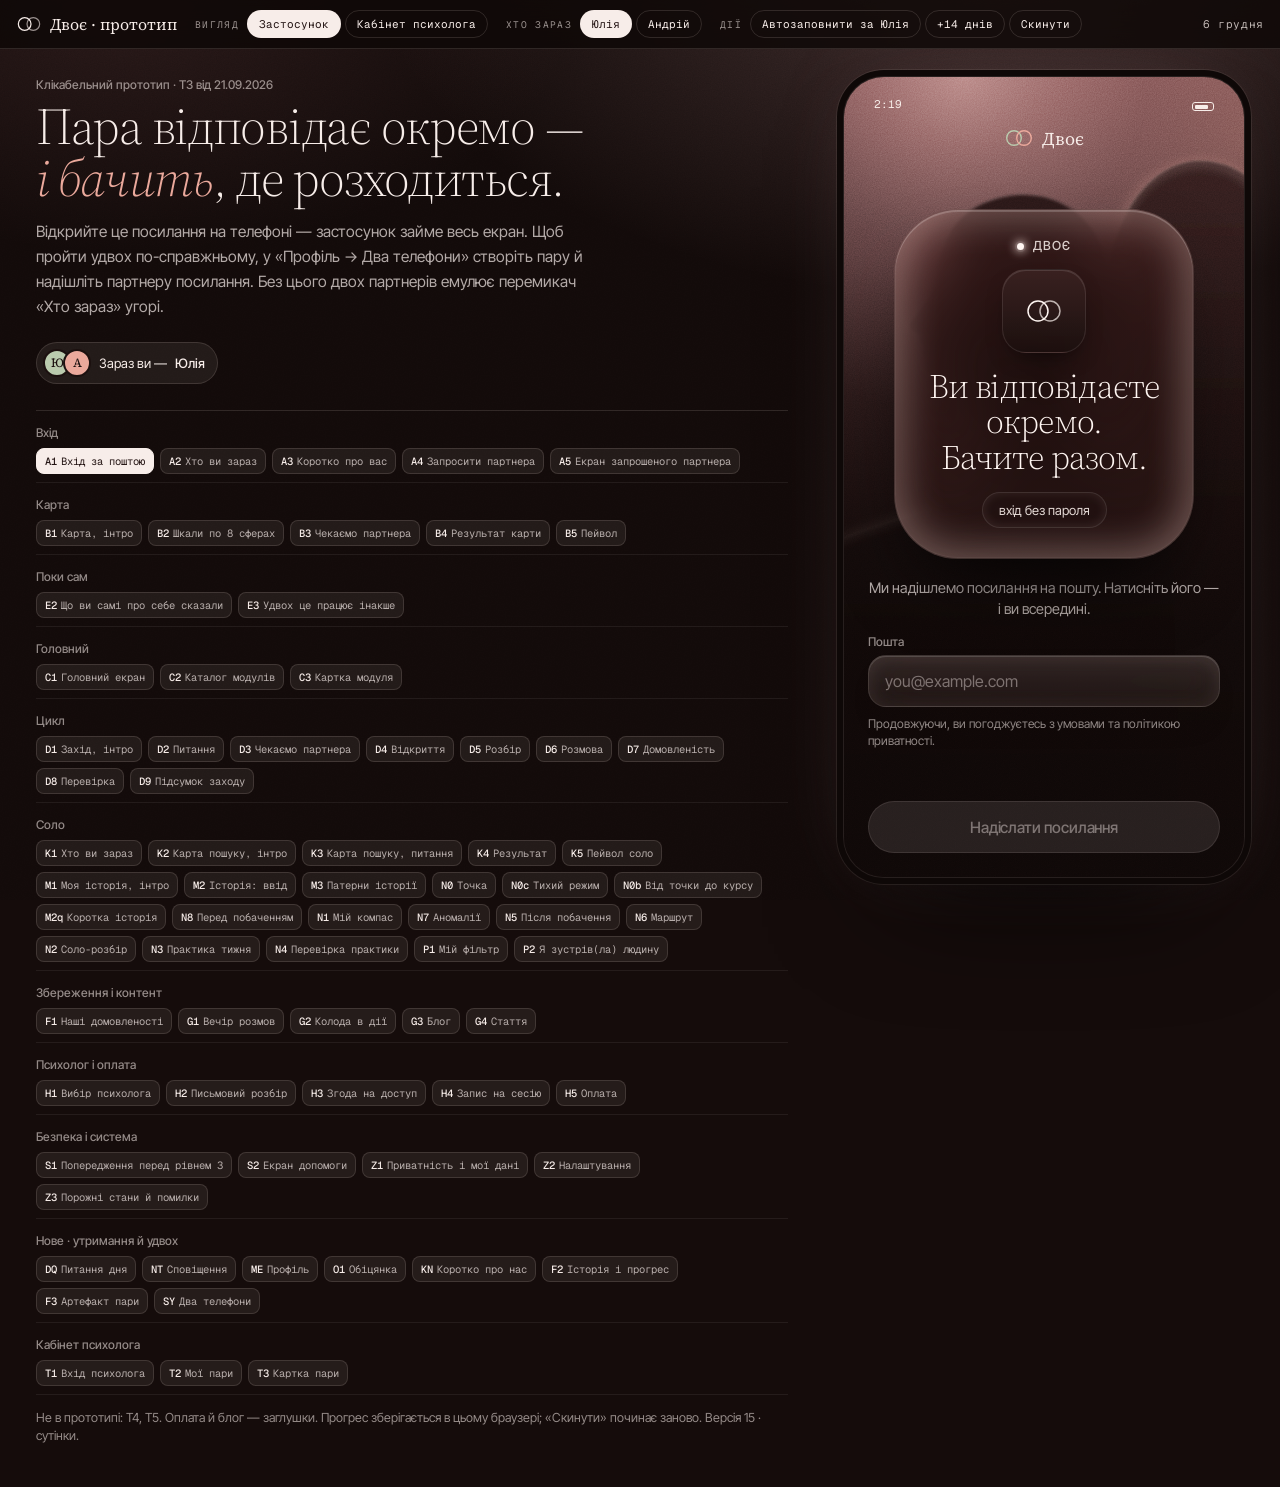
==== commit 26676569: "Prototype v15: «Сутінки» visual theme after the dusk-rose reference - Dusk palette: dusty rose light" ====
--- a/pwa/index.html
+++ b/pwa/index.html
@@ -3,8 +3,8 @@
 <head>
 <meta charset="utf-8">
 <meta name="viewport" content="width=device-width,initial-scale=1,viewport-fit=cover">
-<meta name="theme-color" content="#DADDD5" media="(prefers-color-scheme: light)">
-<meta name="theme-color" content="#24251F" media="(prefers-color-scheme: dark)">
+<meta name="theme-color" content="#1C1110" media="(prefers-color-scheme: light)">
+<meta name="theme-color" content="#1C1110" media="(prefers-color-scheme: dark)">
 <meta name="description" content="Двоє — пара відповідає окремо і бачить, де розходиться.">
 <meta name="apple-mobile-web-app-capable" content="yes">
 <meta name="mobile-web-app-capable" content="yes">
@@ -17,7 +17,7 @@
 <title>Двоє · прототип</title>
 <link rel="preconnect" href="https://fonts.googleapis.com">
 <link rel="preconnect" href="https://fonts.gstatic.com" crossorigin>
-<link rel="stylesheet" href="https://fonts.googleapis.com/css2?family=Geist+Mono:wght@400;500&family=Inter+Tight:wght@400;500;600&family=IBM+Plex+Serif:ital,wght@0,400;0,500;1,400&family=Lora:ital,wght@0,400;0,500;1,400&display=swap">
+<link rel="stylesheet" href="https://fonts.googleapis.com/css2?family=Geist+Mono:wght@400;500&family=Inter+Tight:wght@400;500;600&family=Source+Serif+4:ital,opsz,wght@0,8..60,300;0,8..60,400;1,8..60,300&family=IBM+Plex+Serif:ital,wght@0,400;0,500;1,400&family=Lora:ital,wght@0,400;0,500;1,400&display=swap">
 <style>
 /* Layout: developer bar on top; the site as a page, the app inside a phone, the psychologist cabinet as a desk-width panel. */
 :root{
@@ -629,6 +629,134 @@
 .poster ul.reds li{display:flex;gap:8px;align-items:baseline}.poster ul.reds li:before{content:"";flex:none;width:7px;height:7px;border-radius:50%;background:var(--silk2);transform:translateY(-1px)}
 .pFoot{display:flex;align-items:center;gap:8px;margin-top:20px;padding-top:14px;border-top:1px solid rgba(244,239,230,.14);font-size:13px;color:rgba(244,239,230,.8)}
 @media (prefers-reduced-motion:reduce){.two .ca,.two .cb,.trk i,.rvAns,.cdN span{animation:none}.cdN span:not(:last-child){display:none}.cdN span:last-child{opacity:1}}
+.sr{position:absolute;width:1px;height:1px;overflow:hidden;clip:rect(0 0 0 0);white-space:nowrap}
+/* ── «Сутінки»: кінематографічний пильно-рожевий світ, два силуети спиною одне до одного, матове скло з сяйвом по краю, тонка антиква ── */
+:root,:root[data-theme="dark"]{--display:"Source Serif 4","Iowan Old Style",Georgia,serif;--body:"Inter Tight","Helvetica Neue",Arial,sans-serif;
+  --paper:#150C0B;--sheet:#1C1110;--solid:rgba(255,234,228,.10);--card:rgba(255,234,228,.07);--glass:rgba(32,18,17,.58);
+  --ink:#F7EDE9;--onInk:#241514;--graphite:rgba(247,237,233,.70);--faint:rgba(247,237,233,.56);--tone2:rgba(247,237,233,.48);
+  --rule:rgba(255,236,230,.13);--rule2:rgba(255,236,230,.07);
+  --moss:#BACBAE;--mossSoft:rgba(186,203,174,.14);--mossLine:rgba(186,203,174,.36);
+  --clay:#EBA99C;--claySoft:rgba(235,169,156,.15);--clayLine:rgba(235,169,156,.38);--deep:#120908;
+  --warn:#EBC27E;--warnSoft:rgba(235,194,126,.14);--shadow:rgba(0,0,0,.6);
+  --rose:#C8999A;--dusk:#3A2222;--halo:rgba(255,214,206,.30);color-scheme:dark}
+@media (prefers-color-scheme: dark){:root:not([data-theme="light"]){--paper:#150C0B;--sheet:#1C1110;--solid:rgba(255,234,228,.10);--card:rgba(255,234,228,.07);--glass:rgba(32,18,17,.58);
+  --ink:#F7EDE9;--onInk:#241514;--graphite:rgba(247,237,233,.70);--faint:rgba(247,237,233,.56);--tone2:rgba(247,237,233,.48);
+  --rule:rgba(255,236,230,.13);--rule2:rgba(255,236,230,.07);
+  --moss:#BACBAE;--mossSoft:rgba(186,203,174,.14);--mossLine:rgba(186,203,174,.36);
+  --clay:#EBA99C;--claySoft:rgba(235,169,156,.15);--clayLine:rgba(235,169,156,.38);--deep:#120908;
+  --warn:#EBC27E;--warnSoft:rgba(235,194,126,.14);--shadow:rgba(0,0,0,.6);color-scheme:dark}}
+body{background:radial-gradient(70% 55% at 78% -5%,rgba(200,153,154,.30),transparent 70%),radial-gradient(50% 40% at 10% 0%,rgba(140,90,92,.22),transparent 70%),var(--paper);background-attachment:fixed}
+body:before{opacity:.35}
+::selection{background:rgba(235,169,156,.35)}
+:focus-visible{outline-color:var(--clay)}
+/* сторінка навколо телефона */
+.dev{background:rgba(14,8,7,.82);-webkit-backdrop-filter:blur(14px);backdrop-filter:blur(14px);color:var(--ink);border-bottom:1px solid var(--rule)}
+.dev button{color:var(--ink);border-color:var(--rule)}
+.dev button.on{background:var(--ink);color:var(--onInk)}
+.side h1{font-family:var(--display);font-weight:300;letter-spacing:-.025em}
+.side h1 em,.side h1 .tone{color:var(--clay);font-style:italic}
+.sid{background:var(--card);border-color:var(--rule);color:var(--graphite)}
+.sid.cur{background:var(--ink);color:var(--onInk);border-color:var(--ink)}.sid.cur b{color:var(--onInk)}
+.who .pillU{background:var(--card);border-color:var(--rule)}
+/* телефон: сутінкове світло і два силуети */
+.phone{background:var(--sheet);box-shadow:0 0 0 1px rgba(255,236,230,.10),0 0 0 7px #0E0807,0 0 0 8px rgba(255,236,230,.08),0 60px 120px -50px rgba(0,0,0,.9),0 0 90px -30px rgba(200,153,154,.35)}
+.silk{background:
+  radial-gradient(120% 60% at 30% 0%,rgba(222,178,176,.95),rgba(176,124,126,.55) 38%,transparent 70%),
+  radial-gradient(90% 45% at 100% 8%,rgba(214,160,150,.55),transparent 70%),
+  linear-gradient(180deg,#8E6062 0%,#5E3B3C 30%,#2E1A1A 58%,#1A0F0E 80%,#140B0A 100%)}
+.silk:before{display:none}
+.silk i{display:none}
+.silk .duo{position:absolute;inset:0;width:100%;height:100%}
+.silk .scrim{position:absolute;inset:0;background:linear-gradient(180deg,rgba(26,15,14,.10) 0%,rgba(26,15,14,.22) 22%,rgba(22,12,11,.58) 46%,rgba(18,10,9,.84) 70%,rgba(18,10,9,.9) 100%)}
+.silk:after{opacity:.5;mix-blend-mode:overlay}
+.status,.bar .logo,.iconBtn{color:var(--ink)}
+.bat{border-color:var(--ink)}.bat:after{background:var(--ink)}
+.bar .logo{font-family:var(--display);font-weight:400;font-size:18px;letter-spacing:-.01em}
+.iconBtn:hover{background:rgba(255,236,230,.10)}
+.steps i{background:rgba(255,236,230,.16)}.steps i.on{background:var(--ink)}
+/* типографіка: тонка антиква, підписи — гротеск */
+.t1,.t2,.t3,.rvQ,.pOne,.twoNum b,.cdN span{font-family:var(--display);font-weight:300;letter-spacing:-.022em}
+.t1{font-size:36px;line-height:1.04}.t2{font-size:29px;line-height:1.08}.t3{font-weight:400}
+.t1 em,.t2 em,.t1 .tone,.t2 .tone{color:var(--clay);font-style:italic}
+.p{color:var(--graphite);font-size:14.5px}
+.small{color:var(--faint)}
+.eb{display:inline-flex;align-items:center;gap:9px;font-family:var(--body);font-size:11.5px;font-weight:500;letter-spacing:.09em;text-transform:uppercase;color:rgba(247,237,233,.86)}
+.eb:before{display:inline-block;content:"";width:7px;height:7px;border-radius:50%;background:#FFF6F2;box-shadow:0 0 0 2px rgba(255,246,242,.10),0 0 10px 2px rgba(255,236,230,.75)}
+.eb.key{background:none;border:0;padding:0;font-size:11.5px;color:rgba(247,237,233,.86)}
+.eb.key:before{content:"";color:transparent}
+.lab,.label,.filter h4{color:var(--faint);font-weight:500}
+/* скло з сяйвом по краю */
+.card,.opt,.tariff,.rvAns,.field,.aiCard{background:linear-gradient(180deg,rgba(255,234,228,.13),rgba(255,234,228,.05));border:1px solid rgba(255,236,230,.14);border-radius:22px;
+  -webkit-backdrop-filter:blur(22px) saturate(140%);backdrop-filter:blur(22px) saturate(140%);
+  box-shadow:inset 0 1px 0 rgba(255,255,255,.14),inset 0 0 18px rgba(255,214,206,.10),0 18px 40px -24px rgba(0,0,0,.7);color:var(--ink)}
+.card.soft{background:rgba(255,234,228,.06);box-shadow:inset 0 1px 0 rgba(255,255,255,.08)}
+.card.warm{background:linear-gradient(180deg,rgba(235,169,156,.22),rgba(235,169,156,.08));border-color:rgba(235,169,156,.32)}
+.card.darkCard,.darkCard,.poster,.deck,.celebrate{--onInk:var(--ink);color:var(--ink);border:1px solid rgba(255,236,230,.16);border-radius:30px;
+  background:radial-gradient(120% 100% at 50% 0%,rgba(255,226,218,.20),transparent 60%),linear-gradient(180deg,rgba(70,40,40,.55),rgba(30,17,16,.62))!important;
+  -webkit-backdrop-filter:blur(28px) saturate(150%);backdrop-filter:blur(28px) saturate(150%);
+  box-shadow:inset 0 0 0 1px rgba(255,255,255,.05),inset 0 0 28px 4px var(--halo),inset 0 1px 0 rgba(255,255,255,.22),0 30px 60px -30px rgba(0,0,0,.85)}
+.darkCard .lab,.poster h4,.pTop{color:rgba(247,237,233,.66)}
+.darkCard .eb{color:rgba(247,237,233,.86)}
+.field{border-radius:18px;padding:13px 16px}
+.field::placeholder,textarea::placeholder{color:rgba(247,237,233,.42)}
+.field:focus{border-color:rgba(255,236,230,.38);box-shadow:inset 0 0 18px rgba(255,214,206,.16),0 0 0 3px rgba(235,169,156,.16)}
+.opt{border-radius:20px}
+.opt.sel{border-color:rgba(255,236,230,.5);box-shadow:inset 0 0 22px rgba(255,214,206,.22)}
+.opt.sel .dot{background:var(--ink);border-color:var(--ink)}
+.dot{border-color:rgba(255,236,230,.4)}
+.big3 .opt b{font-family:var(--display);font-weight:300;font-size:21px;letter-spacing:-.015em}
+.stack>button.card:not(.darkCard):not(.warm){background:transparent;border:0;border-bottom:1px solid var(--rule);border-radius:0;box-shadow:none;-webkit-backdrop-filter:none;backdrop-filter:none}
+.stack:not(:has(>:not(button.card)))>button.card:not(.darkCard):not(.warm):first-child{border-top:1px solid var(--rule)}
+/* кнопки: світла перламутрова пігулка; друга — скляна */
+.btn{border-radius:999px;background:linear-gradient(180deg,#FFF4F0,#EBD7D1);color:#241514;font-weight:500;letter-spacing:-.005em;
+  box-shadow:inset 0 1px 0 rgba(255,255,255,.9),0 10px 30px -10px rgba(255,214,206,.45),0 2px 6px rgba(0,0,0,.25)}
+.btn.clay,.btn.moss{background:linear-gradient(180deg,#FFF4F0,#EBD7D1);color:#241514}
+.btn.ghost,.foot .btn.ghost:only-child,.foot .btn.ghost:first-child{background:rgba(255,234,228,.08);color:var(--ink);
+  box-shadow:inset 0 0 0 1px rgba(255,236,230,.18),inset 0 0 16px rgba(255,214,206,.08);-webkit-backdrop-filter:blur(16px);backdrop-filter:blur(16px)}
+.foot .btn.ghost:first-child+.btn.ghost{background:transparent;box-shadow:none}
+.btn[disabled]{background:rgba(255,234,228,.10);color:rgba(247,237,233,.42);box-shadow:inset 0 0 0 1px rgba(255,236,230,.10)}
+.link{color:var(--graphite);font-style:normal}
+.link:hover{color:var(--ink)}
+/* пігулки, сегменти, теги */
+.chip,button.chip,.tag,.rvV{border-radius:999px;background:rgba(30,17,16,.45);border:1px solid rgba(255,236,230,.16);color:var(--ink);-webkit-backdrop-filter:blur(14px);backdrop-filter:blur(14px)}
+button.chip.on{background:var(--ink);color:var(--onInk);border-color:var(--ink)}
+.rvV.same{color:var(--moss)}.rvV.diff{color:var(--clay)}
+.seg{background:rgba(30,17,16,.45);border:1px solid rgba(255,236,230,.12);border-radius:999px;padding:3px}
+.seg button{border-radius:999px;color:var(--graphite)}
+.seg button.on{background:var(--ink);color:var(--onInk)}
+.scale button{border-radius:12px;border-color:var(--rule);background:rgba(255,234,228,.06)}.scale button.on{background:var(--ink);color:var(--onInk);border-color:var(--ink)}
+.recTag{background:var(--ink)!important;color:var(--onInk)!important;border-radius:999px!important}
+.tariff.rec{border-color:rgba(255,236,230,.4);box-shadow:inset 0 0 26px rgba(255,214,206,.2)}
+.tariff.sel{background:linear-gradient(180deg,rgba(255,234,228,.18),rgba(255,234,228,.08))}
+/* іконка в скляному квадраті, як у референсі */
+.mod .ic,.mod .ic.lock{width:40px;height:40px;flex:none;display:grid;place-items:center;border-radius:13px;color:var(--ink);
+  background:linear-gradient(180deg,rgba(70,44,43,.7),rgba(36,21,20,.75));border:1px solid rgba(255,236,230,.12);box-shadow:inset 0 1px 0 rgba(255,255,255,.12)}
+.mod .ic.lock{color:var(--faint)}
+/* навігація і сповіщення */
+.tabbar{background:rgba(22,12,11,.66);-webkit-backdrop-filter:blur(24px) saturate(150%);backdrop-filter:blur(24px) saturate(150%);border-top:1px solid var(--rule)}
+.tabbar button{color:var(--faint)}.tabbar button.on{color:var(--ink)}
+.toast{background:rgba(36,21,20,.78);color:var(--ink);border:1px solid rgba(255,236,230,.16);-webkit-backdrop-filter:blur(18px);backdrop-filter:blur(18px);box-shadow:inset 0 0 14px rgba(255,214,206,.12)}
+.badge{background:var(--clay);color:#241514}
+.celebrate .small{color:var(--graphite)}
+.celebrate .ring{background:#FFF6F2;box-shadow:0 0 12px 3px rgba(255,236,230,.7)}
+.plaque{background:rgba(235,194,126,.14);color:var(--ink)}
+.offline{background:rgba(255,234,228,.08)}
+.safeNote{background:rgba(235,169,156,.14);border-color:rgba(235,169,156,.4)}
+.safeNote button{background:var(--ink);color:var(--onInk)}
+.sheet,.sheetBg+.sheet{background:#1E1211;color:var(--ink)}
+/* підпис «скло-героя»: одна велика матова плита з сяйвом, як у референсі */
+.gHero{position:relative;margin:26px auto 4px;max-width:300px;aspect-ratio:1/1.02;border-radius:64px;display:flex;flex-direction:column;align-items:center;justify-content:center;gap:16px;padding:30px 22px;text-align:center;
+  background:radial-gradient(90% 70% at 50% 45%,rgba(26,14,13,.55),rgba(60,34,33,.35) 70%,rgba(120,80,78,.25));border:1px solid rgba(255,236,230,.12);
+  -webkit-backdrop-filter:blur(26px) saturate(150%);backdrop-filter:blur(26px) saturate(150%);
+  box-shadow:inset 0 0 0 1px rgba(255,255,255,.04),inset 0 0 36px 10px rgba(255,214,206,.30),inset 0 2px 0 rgba(255,255,255,.18),0 40px 80px -30px rgba(0,0,0,.85);animation:gIn 1s cubic-bezier(.2,.8,.2,1) both}
+.gHero .eb{font-size:12.5px}
+.gHero .gIc{width:84px;height:84px;border-radius:24px;display:grid;place-items:center;color:#FFF6F2;background:linear-gradient(180deg,rgba(60,36,35,.85),rgba(28,16,15,.9));border:1px solid rgba(255,236,230,.10);box-shadow:inset 0 1px 0 rgba(255,255,255,.12),0 10px 24px -12px rgba(0,0,0,.8)}
+.gHero .gT{font-family:var(--display);font-weight:300;font-size:34px;line-height:1.05;letter-spacing:-.025em;color:#FFF6F2;text-wrap:balance}
+.gHero .gPill{font-size:13px;color:rgba(247,237,233,.9);padding:9px 16px;border-radius:999px;background:rgba(30,17,16,.5);border:1px solid rgba(255,236,230,.14);box-shadow:inset 0 0 12px rgba(255,214,206,.10)}
+@keyframes gIn{from{opacity:0;transform:translateY(14px) scale(.97);filter:blur(6px)}}
+.gHero.sm{aspect-ratio:auto;border-radius:44px;max-width:none;padding:26px 22px;margin-top:18px}
+.gHero.sm .gT{font-size:28px}
+@media (prefers-reduced-motion:reduce){.gHero{animation:none}}
 </style>
 </head>
 <body>
@@ -674,7 +802,7 @@
 (function(){
 "use strict";
 /* ═════════ utils ═════════ */
-const APP_VERSION="14 · захист";
+const APP_VERSION="15 · сутінки";
 /* Лендинг поки схований: прототип відкривається одразу з входу (A1). Повернути — true. */
 const SHOW_LANDING=false;
 const esc=s=>String(s??"").replace(/[&<>"']/g,c=>({"&":"&amp;","<":"&lt;",">":"&gt;",'"':"&quot;","'":"&#39;"}[c]));
@@ -683,6 +811,21 @@
 const I=n=>`<svg width="20" height="20" aria-hidden="true"><use href="#i-${n}"/></svg>`;
 const lockI='<svg width="13" height="13" aria-hidden="true" style="vertical-align:-2px"><use href="#lock"/></svg>';
 const DAY=864e5;
+/* два силуети спиною одне до одного: ліворуч — профіль, праворуч — потилиця й плече, обрізані краєм, як на кінокадрі */
+const DUO=`<svg class="duo" viewBox="0 0 400 800" preserveAspectRatio="xMidYMin slice" aria-hidden="true"><defs>
+<linearGradient id="dA" x1="0" y1="0" x2="0" y2="1"><stop offset="0" stop-color="#3B2222"/><stop offset=".45" stop-color="#241414"/><stop offset="1" stop-color="#140B0A"/></linearGradient>
+<linearGradient id="dB" x1="0" y1="0" x2="0" y2="1"><stop offset="0" stop-color="#4A2C2C"/><stop offset=".5" stop-color="#2A1817"/><stop offset="1" stop-color="#160C0B"/></linearGradient>
+<filter id="dSoft" x="-10%" y="-10%" width="120%" height="120%"><feGaussianBlur stdDeviation="1.6"/></filter>
+<filter id="dRim" x="-20%" y="-20%" width="140%" height="140%"><feGaussianBlur stdDeviation="5"/></filter></defs>
+<g filter="url(#dSoft)">
+<path fill="url(#dB)" d="M352 84C402 82 440 124 444 186L444 800L272 800C274 650 280 540 296 470C282 448 276 420 280 386C276 352 272 324 274 296C262 280 258 262 262 246C254 240 254 222 262 214C264 166 290 90 352 84Z"/>
+<path fill="url(#dB)" d="M266 210C254 212 252 236 262 246C268 248 272 246 274 242Z" opacity=".9"/>
+<path fill="none" stroke="rgba(255,210,200,.55)" stroke-width="4" filter="url(#dRim)" d="M276 150C290 112 316 90 352 86C380 85 404 98 420 120"/>
+<path fill="url(#dA)" d="M175 118C220 116 258 146 262 192C266 236 254 270 240 300C234 330 236 360 248 388C286 410 322 440 330 500L336 800L-20 800L-20 470C30 446 96 432 146 414C150 392 150 366 150 348C136 338 112 330 98 322C88 316 84 306 86 298C80 294 78 288 82 284C78 280 76 274 80 270C76 266 74 262 76 258C70 256 64 252 66 246C74 234 86 222 90 208C92 192 96 172 108 152C124 130 148 120 175 118Z"/>
+<path fill="none" stroke="rgba(255,214,204,.6)" stroke-width="3" filter="url(#dRim)" d="M108 152C96 172 92 192 90 208C86 222 74 234 66 246C64 252 70 256 76 258C74 262 76 266 80 270C76 274 78 280 82 284C78 288 80 294 86 298C84 306 88 316 98 322C112 330 136 338 150 348"/>
+<path fill="none" stroke="rgba(255,214,204,.35)" stroke-width="6" filter="url(#dRim)" d="M146 414C96 432 30 446 -20 470"/>
+</g></svg><div class="scrim"></div>`;
+
 const WARM_Q="Який момент з наших стосунків ти хочеш пам’ятати завжди?";
 const now=()=>new Date(Date.now()+S.shift*DAY);
 const addD=(d,n)=>new Date(d.getTime()+n*DAY);
@@ -979,11 +1122,15 @@
 
 /* ═════════ app screens ═════════ */
 const V={};
+/* «скло-герой»: позначка з крапкою, іконка в скляному квадраті, тонка антиква, пігулка */
+function gHero(o){return `<div class="gHero ${o.cls||""}"><div class="eb">${esc(o.label)}</div>${o.icon?`<div class="gIc">${o.icon}</div>`:""}<div class="gT">${o.title}</div>${o.pill?`<div class="gPill">${esc(o.pill)}</div>`:""}</div>`}
+const TWO_IC=`<svg width="40" height="26" viewBox="0 0 40 26" aria-hidden="true"><circle cx="14" cy="13" r="10" fill="none" stroke="currentColor" stroke-width="1.5"/><circle cx="26" cy="13" r="10" fill="none" stroke="currentColor" stroke-width="1.5" opacity=".7"/></svg>`;
+
 
 /* A — entry */
 V.A1=()=>({noBack:true,body:`
-  <div class="eb">Вхід</div><h2 class="t1">Увійти без пароля.</h2>
-  <p class="p">Ми надішлемо посилання на пошту. Натисніть його — і ви всередині.</p>
+  ${gHero({label:"Двоє",icon:TWO_IC,title:"Ви відповідаєте окремо. Бачите разом.",pill:"вхід без пароля"})}
+  <p class="p" style="text-align:center;margin-top:18px">Ми надішлемо посилання на пошту. Натисніть його — і ви всередині.</p>
   <label class="lab" for="email">Пошта</label><input id="email" class="field" type="email" data-bind="email" value="${esc(S.email)}" placeholder="you@example.com">
   ${S.linkSent?`<div class="card soft" style="margin-top:14px;font-size:13.5px;line-height:1.5">Посилання надіслано на <b>${esc(S.linkSent)}</b>. Відкрийте лист на цьому пристрої.</div>`:""}
   <p class="small">Продовжуючи, ви погоджуєтесь з умовами та політикою приватності.</p>`,
@@ -1032,11 +1179,10 @@
   if(c.linkExpired) return {noBack:true,body:`<div class="eb">Запрошення</div><h2 class="t2">Це запрошення більше не діє. Попросіть ${esc(inv)} надіслати нове.</h2>`,foot:`<button class="btn ghost" data-act="devUnexpire">Прототип: оновити посилання${arrow}</button>`};
   const step=c.warmStep||0;
   if(step===0) return {noBack:true,body:`
-  <div class="eb">Запрошення</div><h2 class="t1">${esc(inv)} запросив(ла) вас</h2>
-  <p class="p">Це не тест і не перевірка. Питання, на які ви відповідаєте окремо, а потім дивитесь разом.</p>
-  <div class="card" style="margin-top:16px"><div class="lab">${esc(inv)} пише</div><p style="font-family:var(--display);font-size:16.5px;line-height:1.45;margin:8px 0 0">«${esc(c.invite)}»</p></div>
-  <div class="stack" style="margin-top:14px;font-size:13.5px;line-height:1.45;color:var(--graphite)">
-    <div>· Одне питання, близько хвилини.</div><div>· ${esc(inv)} уже відповів(ла). Ви побачите відповідь одразу після своєї.</div><div>· Нічого не треба встановлювати і ніде реєструватися.</div></div>`,
+  ${gHero({label:"Запрошення",icon:TWO_IC,title:`${esc(inv)} кличе вас`,pill:"одне питання · хвилина"})}
+  <h2 class="sr">${esc(inv)} запросив(ла) вас</h2>
+  <div class="card" style="margin-top:22px"><div class="lab">${esc(inv)} пише</div><p style="font-family:var(--display);font-size:16.5px;line-height:1.45;margin:8px 0 0">«${esc(c.invite)}»</p></div>
+  <p class="small" style="text-align:center;margin-top:14px">${esc(inv)} уже відповів(ла). Ви побачите відповідь одразу після своєї. Нічого не треба встановлювати.</p>`,
   foot:`<button class="btn" data-act="warmStart">Відповісти на питання${arrow}</button>`};
   if(step===1) return {noBack:true,body:`
   <div class="eb">Коротко про нас · одне тепле питання</div>
@@ -1045,7 +1191,7 @@
   <p class="small">${lockI} Відповідь ${esc(inv)} відкриється, щойно ви натиснете «Відкрити». Вашу ${esc(inv)} побачить так само.</p>`,
   foot:`<button class="btn" data-act="warmNext" ${(c.warm.p2||"").trim()?"":"disabled"} id="warmBtn">Відкрити обидві відповіді${arrow}</button>`};
   if(step===2) return {noBack:true,body:`
-  <div class="eb">Ваші відповіді поруч</div><h2 class="t2">${esc(WARM_Q)}</h2>
+  ${gHero({cls:"sm",label:"Обидва відповіли",title:esc(WARM_Q)})}
   <div class="stack" style="margin-top:14px">
     <div class="card"><div class="lab">${esc(inv)}</div><p style="font-family:var(--display);font-size:16px;line-height:1.45;margin:8px 0 0">${esc(c.warm.p1||"Найперша наша поїздка, коли ми заблукали і сміялися всю дорогу.")}</p></div>
     <div class="card"><div class="lab">Ви</div><p style="font-family:var(--display);font-size:16px;line-height:1.45;margin:8px 0 0">${esc(c.warm.p2||"")}</p></div></div>
@@ -1923,7 +2069,7 @@
     :inCouple&&S.couple.mode?`<button class="iconBtn right" data-act="toHome" aria-label="На головний"><svg width="20" height="20"><use href="#home"/></svg></button>`
     :(id[0]==="K"||id[0]==="M"||id[0]==="N"||id[0]==="P")&&S.solo.state?`<button class="iconBtn right" data-go="N1" aria-label="Соло-трек"><svg width="20" height="20"><use href="#home"/></svg></button>`:"<span></span>";
   const c=activeConsent(),p=c?PSY.find(x=>x.id===c.psy):null;
-  return `<div class="phone" id="phone"><div class="silk" aria-hidden="true"><i></i><i></i><i></i></div><div class="status"><span>${time}</span><span class="bat"></span></div>
+  return `<div class="phone" id="phone"><div class="silk" aria-hidden="true">${DUO}</div><div class="status"><span>${time}</span><span class="bat"></span></div>
     <div class="bar">${left}<button class="logo" data-act="sheet" aria-label="Меню демо"><svg width="30" height="18"><use href="#logo"/></svg>Двоє</button>${right}</div>
     ${v.steps?stepsBar(v.steps[0],v.steps[1]):""}
     ${c&&S.couple.mode?`<div class="plaque"><span>${esc(p.n)} бачить ваші відповіді в темі Межі до ${fD(c.until)}.</span><button data-act="revoke" data-v="${c.id}">Відкликати</button></div>`:""}
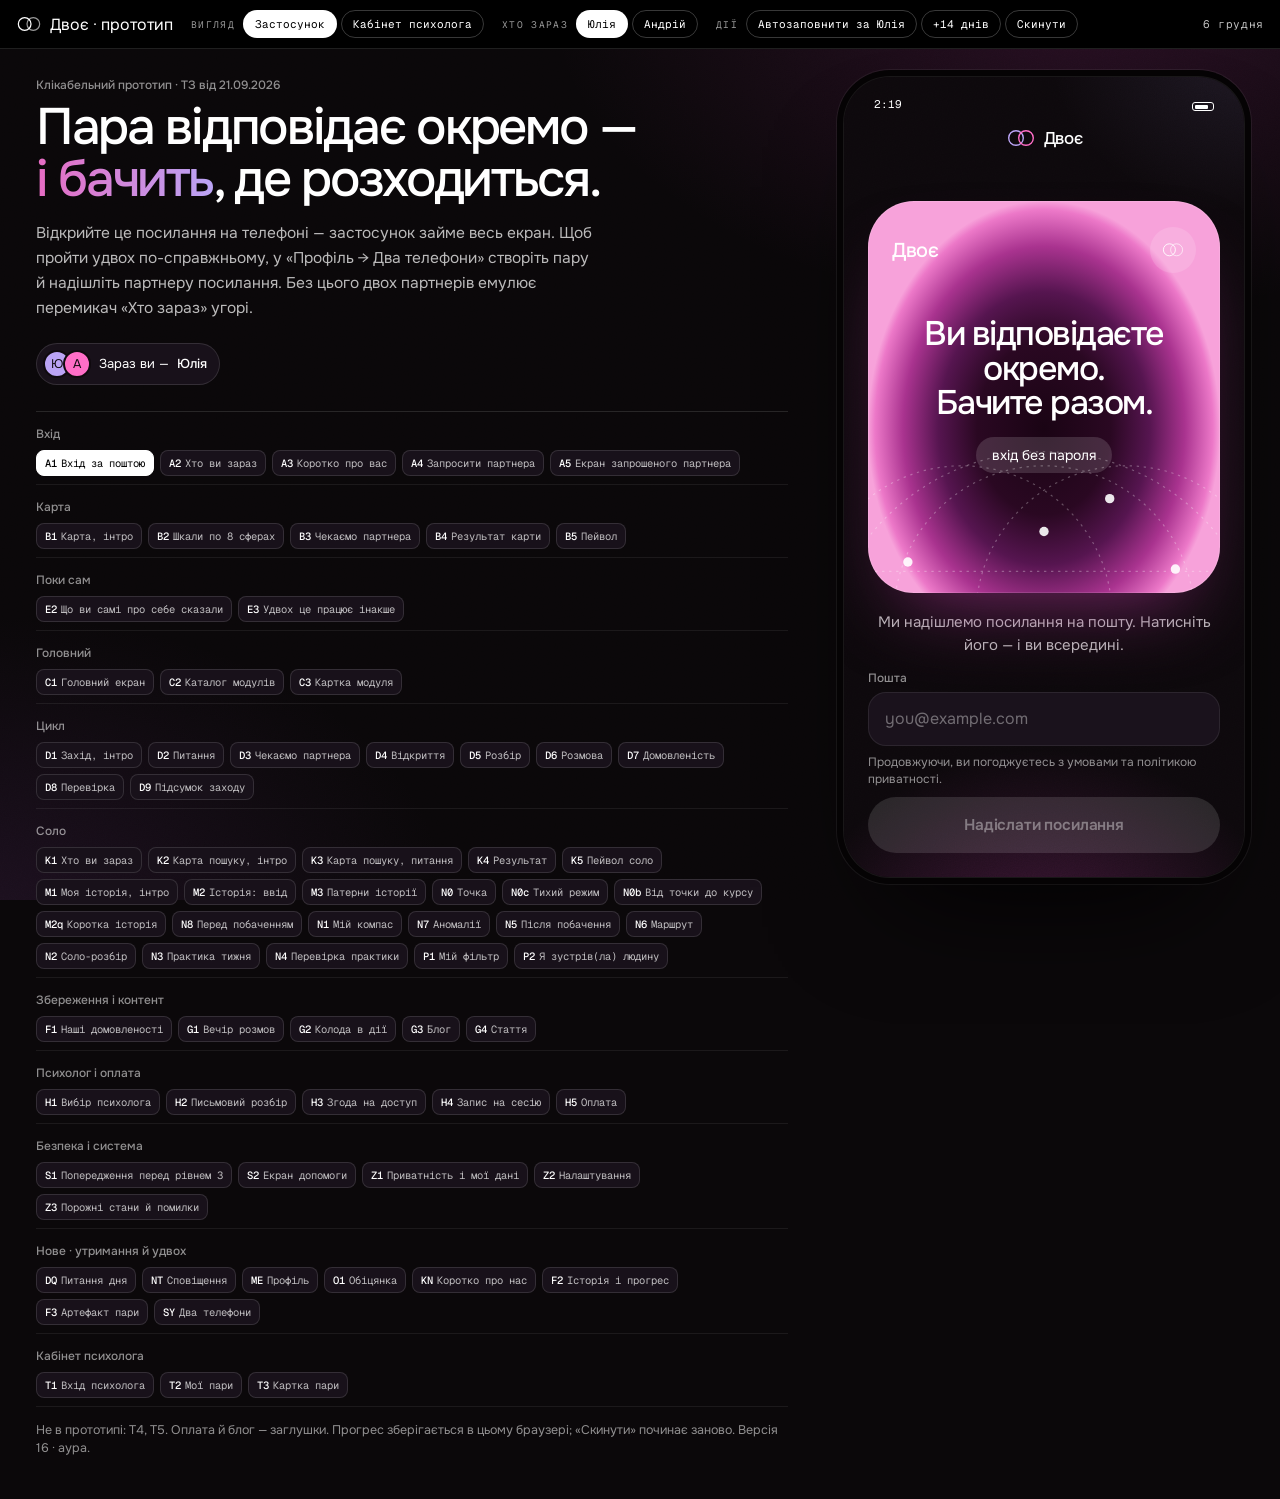
==== commit a4cb5ceb: "Prototype v16: «Аура» — high-contrast magenta theme Replaces the dusk theme after the new references" ====
--- a/pwa/index.html
+++ b/pwa/index.html
@@ -3,8 +3,8 @@
 <head>
 <meta charset="utf-8">
 <meta name="viewport" content="width=device-width,initial-scale=1,viewport-fit=cover">
-<meta name="theme-color" content="#1C1110" media="(prefers-color-scheme: light)">
-<meta name="theme-color" content="#1C1110" media="(prefers-color-scheme: dark)">
+<meta name="theme-color" content="#0F0A0E" media="(prefers-color-scheme: light)">
+<meta name="theme-color" content="#0F0A0E" media="(prefers-color-scheme: dark)">
 <meta name="description" content="Двоє — пара відповідає окремо і бачить, де розходиться.">
 <meta name="apple-mobile-web-app-capable" content="yes">
 <meta name="mobile-web-app-capable" content="yes">
@@ -17,7 +17,7 @@
 <title>Двоє · прототип</title>
 <link rel="preconnect" href="https://fonts.googleapis.com">
 <link rel="preconnect" href="https://fonts.gstatic.com" crossorigin>
-<link rel="stylesheet" href="https://fonts.googleapis.com/css2?family=Geist+Mono:wght@400;500&family=Inter+Tight:wght@400;500;600&family=Source+Serif+4:ital,opsz,wght@0,8..60,300;0,8..60,400;1,8..60,300&family=IBM+Plex+Serif:ital,wght@0,400;0,500;1,400&family=Lora:ital,wght@0,400;0,500;1,400&display=swap">
+<link rel="stylesheet" href="https://fonts.googleapis.com/css2?family=Geist+Mono:wght@400;500&family=Inter+Tight:wght@400;500;600&family=Onest:wght@400;500;600&family=IBM+Plex+Serif:ital,wght@0,400;0,500;1,400&family=Lora:ital,wght@0,400;0,500;1,400&display=swap">
 <style>
 /* Layout: developer bar on top; the site as a page, the app inside a phone, the psychologist cabinet as a desk-width panel. */
 :root{
@@ -630,133 +630,141 @@
 .pFoot{display:flex;align-items:center;gap:8px;margin-top:20px;padding-top:14px;border-top:1px solid rgba(244,239,230,.14);font-size:13px;color:rgba(244,239,230,.8)}
 @media (prefers-reduced-motion:reduce){.two .ca,.two .cb,.trk i,.rvAns,.cdN span{animation:none}.cdN span:not(:last-child){display:none}.cdN span:last-child{opacity:1}}
 .sr{position:absolute;width:1px;height:1px;overflow:hidden;clip:rect(0 0 0 0);white-space:nowrap}
-/* ── «Сутінки»: кінематографічний пильно-рожевий світ, два силуети спиною одне до одного, матове скло з сяйвом по краю, тонка антиква ── */
-:root,:root[data-theme="dark"]{--display:"Source Serif 4","Iowan Old Style",Georgia,serif;--body:"Inter Tight","Helvetica Neue",Arial,sans-serif;
-  --paper:#150C0B;--sheet:#1C1110;--solid:rgba(255,234,228,.10);--card:rgba(255,234,228,.07);--glass:rgba(32,18,17,.58);
-  --ink:#F7EDE9;--onInk:#241514;--graphite:rgba(247,237,233,.70);--faint:rgba(247,237,233,.56);--tone2:rgba(247,237,233,.48);
-  --rule:rgba(255,236,230,.13);--rule2:rgba(255,236,230,.07);
-  --moss:#BACBAE;--mossSoft:rgba(186,203,174,.14);--mossLine:rgba(186,203,174,.36);
-  --clay:#EBA99C;--claySoft:rgba(235,169,156,.15);--clayLine:rgba(235,169,156,.38);--deep:#120908;
-  --warn:#EBC27E;--warnSoft:rgba(235,194,126,.14);--shadow:rgba(0,0,0,.6);
-  --rose:#C8999A;--dusk:#3A2222;--halo:rgba(255,214,206,.30);color-scheme:dark}
-@media (prefers-color-scheme: dark){:root:not([data-theme="light"]){--paper:#150C0B;--sheet:#1C1110;--solid:rgba(255,234,228,.10);--card:rgba(255,234,228,.07);--glass:rgba(32,18,17,.58);
-  --ink:#F7EDE9;--onInk:#241514;--graphite:rgba(247,237,233,.70);--faint:rgba(247,237,233,.56);--tone2:rgba(247,237,233,.48);
-  --rule:rgba(255,236,230,.13);--rule2:rgba(255,236,230,.07);
-  --moss:#BACBAE;--mossSoft:rgba(186,203,174,.14);--mossLine:rgba(186,203,174,.36);
-  --clay:#EBA99C;--claySoft:rgba(235,169,156,.15);--clayLine:rgba(235,169,156,.38);--deep:#120908;
-  --warn:#EBC27E;--warnSoft:rgba(235,194,126,.14);--shadow:rgba(0,0,0,.6);color-scheme:dark}}
-body{background:radial-gradient(70% 55% at 78% -5%,rgba(200,153,154,.30),transparent 70%),radial-gradient(50% 40% at 10% 0%,rgba(140,90,92,.22),transparent 70%),var(--paper);background-attachment:fixed}
-body:before{opacity:.35}
-::selection{background:rgba(235,169,156,.35)}
+/* ── «Аура»: чорна основа, соковитий градієнт від малинового краю до сливового ядра, LED-цифри з крапок, пунктирні орбіти, геометричний гротеск ── */
+:root,:root[data-theme="dark"]{--display:"Onest","Inter Tight","Helvetica Neue",Arial,sans-serif;--body:"Onest","Inter Tight","Helvetica Neue",Arial,sans-serif;
+  --paper:#0B080A;--sheet:#0F0A0E;--solid:#1E1520;--card:#18111A;--glass:rgba(15,10,14,.82);
+  --ink:#FFFFFF;--onInk:#0F0A0E;--graphite:rgba(255,255,255,.72);--faint:rgba(255,255,255,.55);--tone2:rgba(255,255,255,.5);
+  --rule:rgba(255,255,255,.12);--rule2:rgba(255,255,255,.07);
+  --moss:#BBA4F5;--mossSoft:rgba(187,164,245,.16);--mossLine:rgba(187,164,245,.4);
+  --clay:#FF6EC7;--claySoft:rgba(255,110,199,.16);--clayLine:rgba(255,110,199,.45);--deep:#1E0618;
+  --warn:#F4E04D;--warnSoft:rgba(244,224,77,.14);--shadow:rgba(0,0,0,.7);--silk2:#C9A8FF;--silk3:#FFE6F5;--yel:#F4E04D;--silk1:#FF6EC7;
+  --aura:radial-gradient(farthest-side at 50% 58%,#1A0414 0%,#2A0822 38%,#561550 60%,#A9338F 80%,#EC78C8 96%,#F7A2DA 100%);
+  --lilac:radial-gradient(55% 46% at 50% 42%,#2A0722 0%,#4E0F3E 22%,#B8337E 46%,#D66DAE 64%,#C7A6CB 86%);color-scheme:dark}
+@media (prefers-color-scheme: dark){:root:not([data-theme="light"]){--paper:#0B080A;--sheet:#0F0A0E;--solid:#1E1520;--card:#18111A;--glass:rgba(15,10,14,.82);
+  --ink:#FFFFFF;--onInk:#0F0A0E;--graphite:rgba(255,255,255,.72);--faint:rgba(255,255,255,.55);--tone2:rgba(255,255,255,.5);
+  --rule:rgba(255,255,255,.12);--rule2:rgba(255,255,255,.07);
+  --moss:#BBA4F5;--mossSoft:rgba(187,164,245,.16);--mossLine:rgba(187,164,245,.4);
+  --clay:#FF6EC7;--claySoft:rgba(255,110,199,.16);--clayLine:rgba(255,110,199,.45);--deep:#1E0618;
+  --warn:#F4E04D;--warnSoft:rgba(244,224,77,.14);--shadow:rgba(0,0,0,.7);--silk2:#C9A8FF;--silk3:#FFE6F5;color-scheme:dark}}
+body{background:radial-gradient(60% 50% at 85% 0%,rgba(169,53,146,.22),transparent 70%),radial-gradient(50% 45% at 0% 100%,rgba(120,60,140,.18),transparent 70%),var(--paper);background-attachment:fixed;font-family:var(--body)}
+body:before{opacity:.25}
+::selection{background:rgba(255,110,199,.4)}
 :focus-visible{outline-color:var(--clay)}
 /* сторінка навколо телефона */
-.dev{background:rgba(14,8,7,.82);-webkit-backdrop-filter:blur(14px);backdrop-filter:blur(14px);color:var(--ink);border-bottom:1px solid var(--rule)}
-.dev button{color:var(--ink);border-color:var(--rule)}
-.dev button.on{background:var(--ink);color:var(--onInk)}
-.side h1{font-family:var(--display);font-weight:300;letter-spacing:-.025em}
-.side h1 em,.side h1 .tone{color:var(--clay);font-style:italic}
+.dev{background:#000;color:#fff;border-bottom:1px solid var(--rule)}
+.dev button{color:#fff;border-color:rgba(255,255,255,.22)}
+.dev button.on{background:#fff;color:#000}
+.side h1{font-family:var(--display);font-weight:500;letter-spacing:-.045em}
+.side h1 em,.side h1 .tone{font-style:normal;background:linear-gradient(90deg,#E66CC3,#BBA4F5);-webkit-background-clip:text;background-clip:text;color:transparent}
 .sid{background:var(--card);border-color:var(--rule);color:var(--graphite)}
-.sid.cur{background:var(--ink);color:var(--onInk);border-color:var(--ink)}.sid.cur b{color:var(--onInk)}
+.sid.cur{background:#fff;color:#000;border-color:#fff}.sid.cur b{color:#000}
 .who .pillU{background:var(--card);border-color:var(--rule)}
-/* телефон: сутінкове світло і два силуети */
-.phone{background:var(--sheet);box-shadow:0 0 0 1px rgba(255,236,230,.10),0 0 0 7px #0E0807,0 0 0 8px rgba(255,236,230,.08),0 60px 120px -50px rgba(0,0,0,.9),0 0 90px -30px rgba(200,153,154,.35)}
-.silk{background:
-  radial-gradient(120% 60% at 30% 0%,rgba(222,178,176,.95),rgba(176,124,126,.55) 38%,transparent 70%),
-  radial-gradient(90% 45% at 100% 8%,rgba(214,160,150,.55),transparent 70%),
-  linear-gradient(180deg,#8E6062 0%,#5E3B3C 30%,#2E1A1A 58%,#1A0F0E 80%,#140B0A 100%)}
-.silk:before{display:none}
-.silk i{display:none}
-.silk .duo{position:absolute;inset:0;width:100%;height:100%}
-.silk .scrim{position:absolute;inset:0;background:linear-gradient(180deg,rgba(26,15,14,.10) 0%,rgba(26,15,14,.22) 22%,rgba(22,12,11,.58) 46%,rgba(18,10,9,.84) 70%,rgba(18,10,9,.9) 100%)}
-.silk:after{opacity:.5;mix-blend-mode:overlay}
-.status,.bar .logo,.iconBtn{color:var(--ink)}
-.bat{border-color:var(--ink)}.bat:after{background:var(--ink)}
-.bar .logo{font-family:var(--display);font-weight:400;font-size:18px;letter-spacing:-.01em}
-.iconBtn:hover{background:rgba(255,236,230,.10)}
-.steps i{background:rgba(255,236,230,.16)}.steps i.on{background:var(--ink)}
-/* типографіка: тонка антиква, підписи — гротеск */
-.t1,.t2,.t3,.rvQ,.pOne,.twoNum b,.cdN span{font-family:var(--display);font-weight:300;letter-spacing:-.022em}
-.t1{font-size:36px;line-height:1.04}.t2{font-size:29px;line-height:1.08}.t3{font-weight:400}
-.t1 em,.t2 em,.t1 .tone,.t2 .tone{color:var(--clay);font-style:italic}
-.p{color:var(--graphite);font-size:14.5px}
+/* телефон */
+.phone{background:var(--sheet);border-radius:46px;box-shadow:0 0 0 1px rgba(255,255,255,.08),0 0 0 7px #050304,0 0 0 8px rgba(255,255,255,.06),0 60px 120px -50px #000}
+.silk{background:radial-gradient(90% 40% at 50% 112%,rgba(169,53,146,.42),transparent 70%),radial-gradient(70% 30% at 100% -4%,rgba(187,164,245,.12),transparent 70%),var(--sheet)}
+.silk:before,.silk i{display:none}
+.silk:after{opacity:.35}
+.status,.bar .logo,.iconBtn{color:#fff}
+.bat{border-color:#fff}.bat:after{background:#fff}
+.bar .logo{font-family:var(--display);font-weight:500;font-size:17px;letter-spacing:-.02em}
+.iconBtn{border-radius:50%;background:rgba(255,255,255,.08)}.iconBtn:hover{background:rgba(255,255,255,.16)}
+.bar .iconBtn{width:40px;height:40px}
+.steps i{background:rgba(255,255,255,.14);height:3px;border-radius:3px}.steps i.on{background:#fff}
+/* типографіка */
+.t1,.t2,.t3,.rvQ,.pOne,.twoNum b,.cdN span,.cScore,.big3 .opt b{font-family:var(--display);font-weight:500;letter-spacing:-.04em}
+.t1{font-size:36px;line-height:1.02}.t2{font-size:28px;line-height:1.06}.t3{font-weight:500;letter-spacing:-.02em}
+.t1 em,.t2 em,.t1 .tone,.t2 .tone{font-style:normal;color:var(--clay)}
+.p{color:var(--graphite);font-size:15px}
 .small{color:var(--faint)}
-.eb{display:inline-flex;align-items:center;gap:9px;font-family:var(--body);font-size:11.5px;font-weight:500;letter-spacing:.09em;text-transform:uppercase;color:rgba(247,237,233,.86)}
-.eb:before{display:inline-block;content:"";width:7px;height:7px;border-radius:50%;background:#FFF6F2;box-shadow:0 0 0 2px rgba(255,246,242,.10),0 0 10px 2px rgba(255,236,230,.75)}
-.eb.key{background:none;border:0;padding:0;font-size:11.5px;color:rgba(247,237,233,.86)}
-.eb.key:before{content:"";color:transparent}
-.lab,.label,.filter h4{color:var(--faint);font-weight:500}
-/* скло з сяйвом по краю */
-.card,.opt,.tariff,.rvAns,.field,.aiCard{background:linear-gradient(180deg,rgba(255,234,228,.13),rgba(255,234,228,.05));border:1px solid rgba(255,236,230,.14);border-radius:22px;
-  -webkit-backdrop-filter:blur(22px) saturate(140%);backdrop-filter:blur(22px) saturate(140%);
-  box-shadow:inset 0 1px 0 rgba(255,255,255,.14),inset 0 0 18px rgba(255,214,206,.10),0 18px 40px -24px rgba(0,0,0,.7);color:var(--ink)}
-.card.soft{background:rgba(255,234,228,.06);box-shadow:inset 0 1px 0 rgba(255,255,255,.08)}
-.card.warm{background:linear-gradient(180deg,rgba(235,169,156,.22),rgba(235,169,156,.08));border-color:rgba(235,169,156,.32)}
-.card.darkCard,.darkCard,.poster,.deck,.celebrate{--onInk:var(--ink);color:var(--ink);border:1px solid rgba(255,236,230,.16);border-radius:30px;
-  background:radial-gradient(120% 100% at 50% 0%,rgba(255,226,218,.20),transparent 60%),linear-gradient(180deg,rgba(70,40,40,.55),rgba(30,17,16,.62))!important;
-  -webkit-backdrop-filter:blur(28px) saturate(150%);backdrop-filter:blur(28px) saturate(150%);
-  box-shadow:inset 0 0 0 1px rgba(255,255,255,.05),inset 0 0 28px 4px var(--halo),inset 0 1px 0 rgba(255,255,255,.22),0 30px 60px -30px rgba(0,0,0,.85)}
-.darkCard .lab,.poster h4,.pTop{color:rgba(247,237,233,.66)}
-.darkCard .eb{color:rgba(247,237,233,.86)}
-.field{border-radius:18px;padding:13px 16px}
-.field::placeholder,textarea::placeholder{color:rgba(247,237,233,.42)}
-.field:focus{border-color:rgba(255,236,230,.38);box-shadow:inset 0 0 18px rgba(255,214,206,.16),0 0 0 3px rgba(235,169,156,.16)}
-.opt{border-radius:20px}
-.opt.sel{border-color:rgba(255,236,230,.5);box-shadow:inset 0 0 22px rgba(255,214,206,.22)}
-.opt.sel .dot{background:var(--ink);border-color:var(--ink)}
-.dot{border-color:rgba(255,236,230,.4)}
-.big3 .opt b{font-family:var(--display);font-weight:300;font-size:21px;letter-spacing:-.015em}
-.stack>button.card:not(.darkCard):not(.warm){background:transparent;border:0;border-bottom:1px solid var(--rule);border-radius:0;box-shadow:none;-webkit-backdrop-filter:none;backdrop-filter:none}
+.eb,.eb.key{display:inline-flex;align-items:center;gap:8px;background:none;border:0;padding:0;font-family:var(--body);font-size:13.5px;font-weight:500;letter-spacing:-.005em;text-transform:none;color:rgba(255,255,255,.78)}
+.eb:before,.eb.key:before{display:none}
+.lab,.label,.filter h4{color:var(--faint);font-weight:500;font-family:var(--body)}
+/* поверхні: щільні, контрастні */
+.card,.opt,.tariff,.rvAns,.field,.aiCard{background:var(--card);border:1px solid rgba(255,255,255,.08);border-radius:24px;box-shadow:none;-webkit-backdrop-filter:none;backdrop-filter:none;color:#fff}
+.card.soft{background:rgba(255,255,255,.05)}
+.card.warm{background:rgba(255,110,199,.12);border-color:rgba(255,110,199,.35)}
+.card.darkCard,.darkCard,.poster,.deck,.aura{position:relative;overflow:hidden;isolation:isolate}
+.card.darkCard,.darkCard,.poster,.deck,.celebrate{--aura:radial-gradient(150% 125% at 50% 115%,#1A0414 0%,#2A0822 48%,#5E1756 70%,#B23D9C 87%,#EE84CC 100%)}
+.card.darkCard,.darkCard,.poster,.deck,.celebrate,.aura{--onInk:#fff;color:#fff;border:0;border-radius:34px;background:var(--aura)!important;
+  box-shadow:inset 0 0 0 1px rgba(255,255,255,.10),0 30px 70px -30px rgba(169,53,146,.55);-webkit-backdrop-filter:none;backdrop-filter:none}
+.darkCard .lab,.poster h4,.pTop{color:rgba(255,255,255,.72)}
+.darkCard .eb{color:#fff}
+.field{border-radius:18px;padding:14px 16px;background:#1A121C}
+.field::placeholder,textarea::placeholder{color:rgba(255,255,255,.38)}
+.field:focus{border-color:var(--clay);box-shadow:0 0 0 3px rgba(255,110,199,.18)}
+.opt{border-radius:22px}
+.opt.sel{border-color:#fff;box-shadow:inset 0 0 0 1px #fff}
+.opt.sel .dot{background:var(--clay);border-color:var(--clay)}
+.dot{border-color:rgba(255,255,255,.4)}
+.big3 .opt b{font-size:20px}
+.stack>button.card:not(.darkCard):not(.warm){background:transparent;border:0;border-bottom:1px solid var(--rule);border-radius:0}
 .stack:not(:has(>:not(button.card)))>button.card:not(.darkCard):not(.warm):first-child{border-top:1px solid var(--rule)}
-/* кнопки: світла перламутрова пігулка; друга — скляна */
-.btn{border-radius:999px;background:linear-gradient(180deg,#FFF4F0,#EBD7D1);color:#241514;font-weight:500;letter-spacing:-.005em;
-  box-shadow:inset 0 1px 0 rgba(255,255,255,.9),0 10px 30px -10px rgba(255,214,206,.45),0 2px 6px rgba(0,0,0,.25)}
-.btn.clay,.btn.moss{background:linear-gradient(180deg,#FFF4F0,#EBD7D1);color:#241514}
-.btn.ghost,.foot .btn.ghost:only-child,.foot .btn.ghost:first-child{background:rgba(255,234,228,.08);color:var(--ink);
-  box-shadow:inset 0 0 0 1px rgba(255,236,230,.18),inset 0 0 16px rgba(255,214,206,.08);-webkit-backdrop-filter:blur(16px);backdrop-filter:blur(16px)}
-.foot .btn.ghost:first-child+.btn.ghost{background:transparent;box-shadow:none}
-.btn[disabled]{background:rgba(255,234,228,.10);color:rgba(247,237,233,.42);box-shadow:inset 0 0 0 1px rgba(255,236,230,.10)}
-.link{color:var(--graphite);font-style:normal}
-.link:hover{color:var(--ink)}
-/* пігулки, сегменти, теги */
-.chip,button.chip,.tag,.rvV{border-radius:999px;background:rgba(30,17,16,.45);border:1px solid rgba(255,236,230,.16);color:var(--ink);-webkit-backdrop-filter:blur(14px);backdrop-filter:blur(14px)}
-button.chip.on{background:var(--ink);color:var(--onInk);border-color:var(--ink)}
+/* кнопки */
+.btn,.btn.clay,.btn.moss{border-radius:999px;background:#fff;color:#0F0A0E;font-weight:600;letter-spacing:-.01em;box-shadow:none;min-height:56px}
+.btn.ghost,.foot .btn.ghost:only-child,.foot .btn.ghost:first-child{background:rgba(255,255,255,.10);color:#fff;box-shadow:none;-webkit-backdrop-filter:none;backdrop-filter:none}
+.foot .btn.ghost:first-child+.btn.ghost{background:transparent}
+.btn[disabled]{background:rgba(255,255,255,.12);color:rgba(255,255,255,.38);box-shadow:none}
+.link{color:var(--graphite);font-style:normal}.link:hover{color:#fff}
+/* пігулки, перемикачі */
+.chip,button.chip,.tag,.rvV{border-radius:999px;background:rgba(255,255,255,.08);border:1px solid rgba(255,255,255,.14);color:#fff}
+button.chip.on{background:var(--clay);color:#1A0614;border-color:var(--clay)}
 .rvV.same{color:var(--moss)}.rvV.diff{color:var(--clay)}
-.seg{background:rgba(30,17,16,.45);border:1px solid rgba(255,236,230,.12);border-radius:999px;padding:3px}
-.seg button{border-radius:999px;color:var(--graphite)}
-.seg button.on{background:var(--ink);color:var(--onInk)}
-.scale button{border-radius:12px;border-color:var(--rule);background:rgba(255,234,228,.06)}.scale button.on{background:var(--ink);color:var(--onInk);border-color:var(--ink)}
-.recTag{background:var(--ink)!important;color:var(--onInk)!important;border-radius:999px!important}
-.tariff.rec{border-color:rgba(255,236,230,.4);box-shadow:inset 0 0 26px rgba(255,214,206,.2)}
-.tariff.sel{background:linear-gradient(180deg,rgba(255,234,228,.18),rgba(255,234,228,.08))}
-/* іконка в скляному квадраті, як у референсі */
-.mod .ic,.mod .ic.lock{width:40px;height:40px;flex:none;display:grid;place-items:center;border-radius:13px;color:var(--ink);
-  background:linear-gradient(180deg,rgba(70,44,43,.7),rgba(36,21,20,.75));border:1px solid rgba(255,236,230,.12);box-shadow:inset 0 1px 0 rgba(255,255,255,.12)}
+.seg{background:rgba(255,255,255,.10);border:0;border-radius:999px;padding:4px}
+.seg button{border-radius:999px;color:rgba(255,255,255,.7)}
+.seg button.on{background:#fff;color:#0F0A0E}
+.scale button{border-radius:14px;border-color:var(--rule);background:rgba(255,255,255,.05)}.scale button.on{background:#fff;color:#000;border-color:#fff}
+.recTag{background:var(--yel)!important;color:#000!important;border-radius:999px!important}
+.tariff.rec{border-color:#fff;box-shadow:inset 0 0 0 1px #fff}
+.tariff.sel{background:#21162A}
+.mod .ic,.mod .ic.lock{width:42px;height:42px;flex:none;display:grid;place-items:center;border-radius:50%;color:#fff;background:rgba(255,255,255,.08);border:0;box-shadow:none}
 .mod .ic.lock{color:var(--faint)}
-/* навігація і сповіщення */
-.tabbar{background:rgba(22,12,11,.66);-webkit-backdrop-filter:blur(24px) saturate(150%);backdrop-filter:blur(24px) saturate(150%);border-top:1px solid var(--rule)}
-.tabbar button{color:var(--faint)}.tabbar button.on{color:var(--ink)}
-.toast{background:rgba(36,21,20,.78);color:var(--ink);border:1px solid rgba(255,236,230,.16);-webkit-backdrop-filter:blur(18px);backdrop-filter:blur(18px);box-shadow:inset 0 0 14px rgba(255,214,206,.12)}
-.badge{background:var(--clay);color:#241514}
-.celebrate .small{color:var(--graphite)}
-.celebrate .ring{background:#FFF6F2;box-shadow:0 0 12px 3px rgba(255,236,230,.7)}
-.plaque{background:rgba(235,194,126,.14);color:var(--ink)}
-.offline{background:rgba(255,234,228,.08)}
-.safeNote{background:rgba(235,169,156,.14);border-color:rgba(235,169,156,.4)}
-.safeNote button{background:var(--ink);color:var(--onInk)}
-.sheet,.sheetBg+.sheet{background:#1E1211;color:var(--ink)}
-/* підпис «скло-героя»: одна велика матова плита з сяйвом, як у референсі */
-.gHero{position:relative;margin:26px auto 4px;max-width:300px;aspect-ratio:1/1.02;border-radius:64px;display:flex;flex-direction:column;align-items:center;justify-content:center;gap:16px;padding:30px 22px;text-align:center;
-  background:radial-gradient(90% 70% at 50% 45%,rgba(26,14,13,.55),rgba(60,34,33,.35) 70%,rgba(120,80,78,.25));border:1px solid rgba(255,236,230,.12);
-  -webkit-backdrop-filter:blur(26px) saturate(150%);backdrop-filter:blur(26px) saturate(150%);
-  box-shadow:inset 0 0 0 1px rgba(255,255,255,.04),inset 0 0 36px 10px rgba(255,214,206,.30),inset 0 2px 0 rgba(255,255,255,.18),0 40px 80px -30px rgba(0,0,0,.85);animation:gIn 1s cubic-bezier(.2,.8,.2,1) both}
-.gHero .eb{font-size:12.5px}
-.gHero .gIc{width:84px;height:84px;border-radius:24px;display:grid;place-items:center;color:#FFF6F2;background:linear-gradient(180deg,rgba(60,36,35,.85),rgba(28,16,15,.9));border:1px solid rgba(255,236,230,.10);box-shadow:inset 0 1px 0 rgba(255,255,255,.12),0 10px 24px -12px rgba(0,0,0,.8)}
-.gHero .gT{font-family:var(--display);font-weight:300;font-size:34px;line-height:1.05;letter-spacing:-.025em;color:#FFF6F2;text-wrap:balance}
-.gHero .gPill{font-size:13px;color:rgba(247,237,233,.9);padding:9px 16px;border-radius:999px;background:rgba(30,17,16,.5);border:1px solid rgba(255,236,230,.14);box-shadow:inset 0 0 12px rgba(255,214,206,.10)}
-@keyframes gIn{from{opacity:0;transform:translateY(14px) scale(.97);filter:blur(6px)}}
-.gHero.sm{aspect-ratio:auto;border-radius:44px;max-width:none;padding:26px 22px;margin-top:18px}
-.gHero.sm .gT{font-size:28px}
-@media (prefers-reduced-motion:reduce){.gHero{animation:none}}
+.tabbar{background:rgba(8,5,7,.88);-webkit-backdrop-filter:blur(20px);backdrop-filter:blur(20px);border-top:1px solid var(--rule)}
+.tabbar button{color:rgba(255,255,255,.45)}.tabbar button.on{color:#fff}
+.toast{background:#fff;color:#0F0A0E;font-weight:500;border:0;box-shadow:0 12px 30px -10px rgba(0,0,0,.6)}
+.badge{background:var(--clay);color:#1A0614}
+.celebrate .small{color:rgba(255,255,255,.8)}
+.celebrate .ring{background:#fff}
+.plaque{background:rgba(244,224,77,.14);color:#fff}
+.offline{background:rgba(255,255,255,.08)}
+.safeNote{background:rgba(255,110,199,.12);border-color:rgba(255,110,199,.45)}
+.safeNote button{background:#fff;color:#000}
+.sheet{background:#130C12;color:#fff}
+.cPart .bar i{background:var(--clay)}
+/* шкала: активна позначка жовта, як курсор на рулетці референсу */
+.dualStat b{font-family:var(--body);font-size:0;margin-top:8px;display:flex;justify-content:center}
+.dualStat b .dm{height:30px;width:auto}
+.dualStat b:not(:has(svg)){font-size:24px}
+/* LED-цифри з крапок */
+.dm{display:inline-block;vertical-align:middle;overflow:visible}
+.dm circle{fill:currentColor}
+.twoNum b{font-size:0;margin-top:12px;color:#fff;display:flex;justify-content:center;line-height:0}
+.twoNum b .dm{height:56px;width:auto}
+.cScore{font-size:0!important;display:flex;align-items:flex-end;gap:6px;line-height:0}.cScore span{font-size:18px!important;line-height:1}.cScore .dm{height:40px;width:auto}
+/* B4: ліловий кадр із малиновим сяйвом і темним ядром */
+.twoHero{background:var(--lilac);border-radius:40px;padding:22px 16px 22px;margin-top:14px;position:relative;overflow:hidden;isolation:isolate}
+.twoHero .twoNum span{color:rgba(255,255,255,.9);margin-top:14px}
+.twoHero .two text{fill:#fff}
+/* орбіти: пунктирні кола, що перетинаються, і білі крапки */
+.orb{position:absolute;left:0;right:0;bottom:0;width:100%;height:auto;pointer-events:none;z-index:-1;opacity:.9}
+.orb circle.o{fill:none;stroke:rgba(255,255,255,.32);stroke-width:1;stroke-dasharray:2 4}
+.orb line{stroke:rgba(255,255,255,.32);stroke-width:1;stroke-dasharray:2 4}
+.orb circle.p{fill:#fff;animation:orbP 3.6s ease-in-out infinite alternate}
+.orb circle.p:nth-of-type(2n){animation-duration:4.4s}
+@keyframes orbP{to{transform:translateY(-6px)}}
+.darkCard>*,.twoHero>*{position:relative}
+/* «аура-герой»: заголовок угорі ліворуч, кругла кнопка праворуч, головне по центру, орбіти внизу */
+.gHero{position:relative;overflow:hidden;isolation:isolate;margin:18px 0 4px;min-height:380px;border-radius:46px;display:flex;flex-direction:column;padding:26px 24px 120px;background:var(--aura);
+  box-shadow:inset 0 0 0 1px rgba(255,255,255,.12),0 40px 80px -36px rgba(169,53,146,.7);animation:gIn .9s cubic-bezier(.2,.8,.2,1) both}
+.gHero .gTop{display:flex;justify-content:space-between;align-items:center}
+.gHero .gTop b{font-size:20px;font-weight:500;letter-spacing:-.025em}
+.gHero .gIc{width:46px;height:46px;border-radius:50%;display:grid;place-items:center;color:#fff;background:rgba(255,255,255,.14)}
+.gHero .gIc svg{width:24px;height:auto}
+.gHero .gT{margin-top:44px;text-align:center;font-family:var(--display);font-weight:500;font-size:34px;line-height:1.02;letter-spacing:-.045em;color:#fff;text-wrap:balance}
+.gHero .gPill{align-self:center;margin-top:16px;font-size:14px;color:#fff;padding:9px 16px;border-radius:999px;background:rgba(255,255,255,.14)}
+.gHero.sm{min-height:0;padding-bottom:110px}
+.gHero.sm .gT{font-size:26px;margin-top:34px}
+@keyframes gIn{from{opacity:0;transform:translateY(16px) scale(.97)}}
+@media (prefers-reduced-motion:reduce){.gHero,.orb circle.p{animation:none}}
 </style>
 </head>
 <body>
@@ -802,7 +810,7 @@
 (function(){
 "use strict";
 /* ═════════ utils ═════════ */
-const APP_VERSION="15 · сутінки";
+const APP_VERSION="16 · аура";
 /* Лендинг поки схований: прототип відкривається одразу з входу (A1). Повернути — true. */
 const SHOW_LANDING=false;
 const esc=s=>String(s??"").replace(/[&<>"']/g,c=>({"&":"&amp;","<":"&lt;",">":"&gt;",'"':"&quot;","'":"&#39;"}[c]));
@@ -811,20 +819,6 @@
 const I=n=>`<svg width="20" height="20" aria-hidden="true"><use href="#i-${n}"/></svg>`;
 const lockI='<svg width="13" height="13" aria-hidden="true" style="vertical-align:-2px"><use href="#lock"/></svg>';
 const DAY=864e5;
-/* два силуети спиною одне до одного: ліворуч — профіль, праворуч — потилиця й плече, обрізані краєм, як на кінокадрі */
-const DUO=`<svg class="duo" viewBox="0 0 400 800" preserveAspectRatio="xMidYMin slice" aria-hidden="true"><defs>
-<linearGradient id="dA" x1="0" y1="0" x2="0" y2="1"><stop offset="0" stop-color="#3B2222"/><stop offset=".45" stop-color="#241414"/><stop offset="1" stop-color="#140B0A"/></linearGradient>
-<linearGradient id="dB" x1="0" y1="0" x2="0" y2="1"><stop offset="0" stop-color="#4A2C2C"/><stop offset=".5" stop-color="#2A1817"/><stop offset="1" stop-color="#160C0B"/></linearGradient>
-<filter id="dSoft" x="-10%" y="-10%" width="120%" height="120%"><feGaussianBlur stdDeviation="1.6"/></filter>
-<filter id="dRim" x="-20%" y="-20%" width="140%" height="140%"><feGaussianBlur stdDeviation="5"/></filter></defs>
-<g filter="url(#dSoft)">
-<path fill="url(#dB)" d="M352 84C402 82 440 124 444 186L444 800L272 800C274 650 280 540 296 470C282 448 276 420 280 386C276 352 272 324 274 296C262 280 258 262 262 246C254 240 254 222 262 214C264 166 290 90 352 84Z"/>
-<path fill="url(#dB)" d="M266 210C254 212 252 236 262 246C268 248 272 246 274 242Z" opacity=".9"/>
-<path fill="none" stroke="rgba(255,210,200,.55)" stroke-width="4" filter="url(#dRim)" d="M276 150C290 112 316 90 352 86C380 85 404 98 420 120"/>
-<path fill="url(#dA)" d="M175 118C220 116 258 146 262 192C266 236 254 270 240 300C234 330 236 360 248 388C286 410 322 440 330 500L336 800L-20 800L-20 470C30 446 96 432 146 414C150 392 150 366 150 348C136 338 112 330 98 322C88 316 84 306 86 298C80 294 78 288 82 284C78 280 76 274 80 270C76 266 74 262 76 258C70 256 64 252 66 246C74 234 86 222 90 208C92 192 96 172 108 152C124 130 148 120 175 118Z"/>
-<path fill="none" stroke="rgba(255,214,204,.6)" stroke-width="3" filter="url(#dRim)" d="M108 152C96 172 92 192 90 208C86 222 74 234 66 246C64 252 70 256 76 258C74 262 76 266 80 270C76 274 78 280 82 284C78 288 80 294 86 298C84 306 88 316 98 322C112 330 136 338 150 348"/>
-<path fill="none" stroke="rgba(255,214,204,.35)" stroke-width="6" filter="url(#dRim)" d="M146 414C96 432 30 446 -20 470"/>
-</g></svg><div class="scrim"></div>`;
 
 const WARM_Q="Який момент з наших стосунків ти хочеш пам’ятати завжди?";
 const now=()=>new Date(Date.now()+S.shift*DAY);
@@ -1122,8 +1116,16 @@
 
 /* ═════════ app screens ═════════ */
 const V={};
-/* «скло-герой»: позначка з крапкою, іконка в скляному квадраті, тонка антиква, пігулка */
-function gHero(o){return `<div class="gHero ${o.cls||""}"><div class="eb">${esc(o.label)}</div>${o.icon?`<div class="gIc">${o.icon}</div>`:""}<div class="gT">${o.title}</div>${o.pill?`<div class="gPill">${esc(o.pill)}</div>`:""}</div>`}
+/* LED-цифри з крапок (5×7), як на референсі */
+const DM={"0":"01110100011001110101110011000101110","1":"00100011000010000100001000010001110","2":"01110100010000100010001000100011111","3":"11110000010000101110000010000111110","4":"00010001100101010010111110001000010","5":"11111100001111000001000011000101110","6":"00110010001000011110100011000101110","7":"11111000010001000100010000100001000","8":"01110100011000101110100011000101110","9":"01110100011000101111000010001001100","%":"11001110100001000100010000101110011","/":"00001000100001000100010000100010000","-":"00000000000000011111000000000000000",".":"0000001","—":"00000000000000011111000000000000000"};
+function dotNum(str){let x=0,c="";for(const ch of String(str)){const g=DM[ch];if(ch===" "){x+=3;continue}if(!g){continue}const w=g.length/7;for(let r=0;r<7;r++)for(let k=0;k<w;k++)if(g[r*w+k]==="1")c+=`<circle cx="${x+k+.5}" cy="${r+.5}" r=".36"/>`;x+=w+1}
+  return `<svg class="dm" viewBox="0 0 ${Math.max(1,x-1)} 7" aria-label="${esc(str)}" role="img">${c}</svg>`}
+/* орбіти: пунктирні кола, що перетинаються (два кола «Двоє»), і білі крапки */
+function orbits(seed){const pts=[[70,22],[150,78],[34,104],[262,110],[206,50]];const k=(seed||0)%pts.length;
+  return `<svg class="orb" viewBox="0 0 300 130" aria-hidden="true"><circle class="o" cx="80" cy="150" r="128"/><circle class="o" cx="150" cy="150" r="128"/><circle class="o" cx="220" cy="150" r="128"/><circle class="o" cx="150" cy="200" r="190"/><line x1="0" y1="112" x2="300" y2="112"/>
+  ${pts.filter((_,i)=>i!==k).map(([x,y])=>`<circle class="p" cx="${x}" cy="${y}" r="4"/>`).join("")}</svg>`}
+/* «аура-герой»: заголовок угорі, кругла кнопка, головне по центру, орбіти внизу */
+function gHero(o){return `<div class="gHero ${o.cls||""}"><div class="gTop"><b>${esc(o.label)}</b>${o.icon?`<span class="gIc">${o.icon}</span>`:""}</div><div class="gT">${o.title}</div>${o.pill?`<div class="gPill">${esc(o.pill)}</div>`:""}${orbits(o.seed)}</div>`}
 const TWO_IC=`<svg width="40" height="26" viewBox="0 0 40 26" aria-hidden="true"><circle cx="14" cy="13" r="10" fill="none" stroke="currentColor" stroke-width="1.5"/><circle cx="26" cy="13" r="10" fill="none" stroke="currentColor" stroke-width="1.5" opacity=".7"/></svg>`;
 
 
@@ -1256,7 +1258,7 @@
   const showPay=me()==="p1"&&!paid();
   return {body:`
   <div class="eb">Карта стосунків · обоє відповіли</div><h2 class="t2">Ось що вийшло</h2>
-  <div class="twoHero">${twoCircles(closeness(),{r:62,names:true})}<div class="twoNum"><b>${closeness()}%</b><span>настільки однаково ви бачите ваші стосунки зараз</span></div></div>
+  <div class="twoHero">${twoCircles(closeness(),{r:62,names:true})}<div class="twoNum"><b>${dotNum(closeness()+"%")}</b><span>настільки однаково ви бачите ваші стосунки зараз</span></div></div>
   <div class="lab" style="margin-top:18px">По сферах · «як є зараз»</div>
   ${S.b4radar?radarSVG():sphereRows()}
   <p class="small" style="text-align:center">Де кола розходяться найсильніше, там і варто почати. <button class="link" style="display:inline;width:auto;min-height:0;padding:0" data-act="b4Radar">${S.b4radar?"Показати колами":"Показати радаром"}</button></p>
@@ -1849,7 +1851,7 @@
   return {noBack:false,homeBar:true,body:`
   <div class="eb">Соло · ${esc(SOLO_STATE_T[s.state]||"—")}</div><h2 class="t2">Мій компас</h2>
   <div class="compassWrap">${compassSVG(open?c:{score:0,pull:0})}
-    <div><div class="cScore">${open?c.score.toFixed(1).replace(".0",""):"—"}<span style="font-size:18px;color:var(--graphite)"> / 10</span></div>
+    <div><div class="cScore">${dotNum(open?c.score.toFixed(1).replace(".0",""):"—")}<span style="font-size:18px;color:var(--graphite)"> / 10</span></div>
     <div class="small" style="margin-top:4px">${open?(c.score>=8?"Стрілка майже не тремтить: ви знаєте, куди йдете.":c.pull?"Щось із ваших історій тягне стрілку вбік.":"Стрілка тремтить, поки фокус розмитий. Кожен крок її заспокоює."):"Компас відкриється після глави «Точка». Спершу про вас."}</div></div></div>
   ${s.aha&&open?`<div class="ahaBar"><span>Стрілка заспокоїлась</span><b>${s.aha.from.toFixed(1)} → ${s.aha.to.toFixed(1)}</b></div>`:""}
   <button class="card darkCard" ${nx.a} style="width:100%;text-align:left;padding:18px;margin-top:14px"><div class="lab">Наступний крок${nx.d?` · +${nx.d.toFixed(1).replace(".0","")} до курсу`:""}</div><div class="t3" style="margin-top:6px;color:var(--onInk)">${esc(nx.t)}</div><div class="between" style="margin-top:10px"><span style="font-size:13px;opacity:.8">${esc(nx.s)}</span>${arrow}</div></button>
@@ -2069,7 +2071,7 @@
     :inCouple&&S.couple.mode?`<button class="iconBtn right" data-act="toHome" aria-label="На головний"><svg width="20" height="20"><use href="#home"/></svg></button>`
     :(id[0]==="K"||id[0]==="M"||id[0]==="N"||id[0]==="P")&&S.solo.state?`<button class="iconBtn right" data-go="N1" aria-label="Соло-трек"><svg width="20" height="20"><use href="#home"/></svg></button>`:"<span></span>";
   const c=activeConsent(),p=c?PSY.find(x=>x.id===c.psy):null;
-  return `<div class="phone" id="phone"><div class="silk" aria-hidden="true">${DUO}</div><div class="status"><span>${time}</span><span class="bat"></span></div>
+  return `<div class="phone" id="phone"><div class="silk" aria-hidden="true"></div><div class="status"><span>${time}</span><span class="bat"></span></div>
     <div class="bar">${left}<button class="logo" data-act="sheet" aria-label="Меню демо"><svg width="30" height="18"><use href="#logo"/></svg>Двоє</button>${right}</div>
     ${v.steps?stepsBar(v.steps[0],v.steps[1]):""}
     ${c&&S.couple.mode?`<div class="plaque"><span>${esc(p.n)} бачить ваші відповіді в темі Межі до ${fD(c.until)}.</span><button data-act="revoke" data-v="${c.id}">Відкликати</button></div>`:""}
@@ -2666,7 +2668,7 @@
   for(let i=0;i<n;i++){const a=(-span+2*span*i/(n-1))*Math.PI/180,edge=Math.min(i,n-1-i),fade=Math.min(1,.25+edge/6);
     const x1=cx+(R-26)*Math.sin(a),y1=cy-(R-26)*Math.cos(a),x2=cx+R*Math.sin(a),y2=cy-R*Math.cos(a);
     const on=i<=sel;
-    h+=`<line x1="${x1.toFixed(1)}" y1="${y1.toFixed(1)}" x2="${x2.toFixed(1)}" y2="${y2.toFixed(1)}" stroke="var(--ink)" stroke-width="${on?2.6:1.6}" stroke-linecap="round" opacity="${(on?1:.3)*fade}"/>`;
+    h+=`<line x1="${x1.toFixed(1)}" y1="${y1.toFixed(1)}" x2="${x2.toFixed(1)}" y2="${y2.toFixed(1)}" stroke="${i===sel?"var(--yel)":"var(--ink)"}" stroke-width="${i===sel?3.4:on?2.6:1.6}" stroke-linecap="round" opacity="${(on?1:.3)*fade}"/>`;
   }
   const mark=(i,filled)=>{const a=(-span+2*span*i/(n-1))*Math.PI/180,x=cx+(R+15)*Math.sin(a),y=cy-(R+15)*Math.cos(a);return filled?`<circle cx="${x.toFixed(1)}" cy="${y.toFixed(1)}" r="8" fill="var(--ink)"/>`:`<circle cx="${x.toFixed(1)}" cy="${y.toFixed(1)}" r="5.5" fill="none" stroke="var(--clay)" stroke-width="2"/>`};
   if(oth>=0&&oth!==sel)h+=mark(oth,false);if(sel>=0)h+=mark(sel,true);
@@ -2675,7 +2677,7 @@
   return `<div class="seg" style="margin-top:20px"><button class="${m==="now"?"on":""}" data-act="dialMode" data-v="now">Як є зараз</button><button class="${m==="want"?"on":""}" data-act="dialMode" data-v="want">Як я хочу</button></div>
   <svg class="dial" viewBox="0 18 320 96" role="slider" tabindex="0" aria-label="${m==="now"?"Як є зараз":"Як я хочу"}" aria-valuemin="0" aria-valuemax="10" aria-valuenow="${v??""}" data-dial="${m==="now"?o.actNow:o.actWant}" data-other="${ot??""}" data-mode="${m}" data-both="${o.now!=null&&o.want!=null?1:0}">${dialInner(v,ot)}</svg>
   <div class="dialHint">${v==null?"Проведіть або торкніться шкали":"0 — зовсім ні · 10 — повністю"}</div>
-  <div class="dualStat"><div class="${m==="now"?"on":""}">Як є зараз<b>${o.now??"—"}</b></div><i></i><div class="${m==="want"?"on":""}">Як я хочу<b>${o.want??"—"}</b></div></div>`}
+  <div class="dualStat"><div class="${m==="now"?"on":""}">Як є зараз<b>${dotNum(o.now??"—")}</b></div><i></i><div class="${m==="want"?"on":""}">Як я хочу<b>${dotNum(o.want??"—")}</b></div></div>`}
 function dialValue(svg,e){const pt=svg.createSVGPoint();pt.x=e.clientX;pt.y=e.clientY;const p=pt.matrixTransform(svg.getScreenCTM().inverse());
   const a=Math.atan2(p.x-DIAL.cx,DIAL.cy-p.y)*180/Math.PI;return Math.max(0,Math.min(10,Math.round((a+DIAL.span)/(2*DIAL.span)*10)))}
 let dialDrag=null;
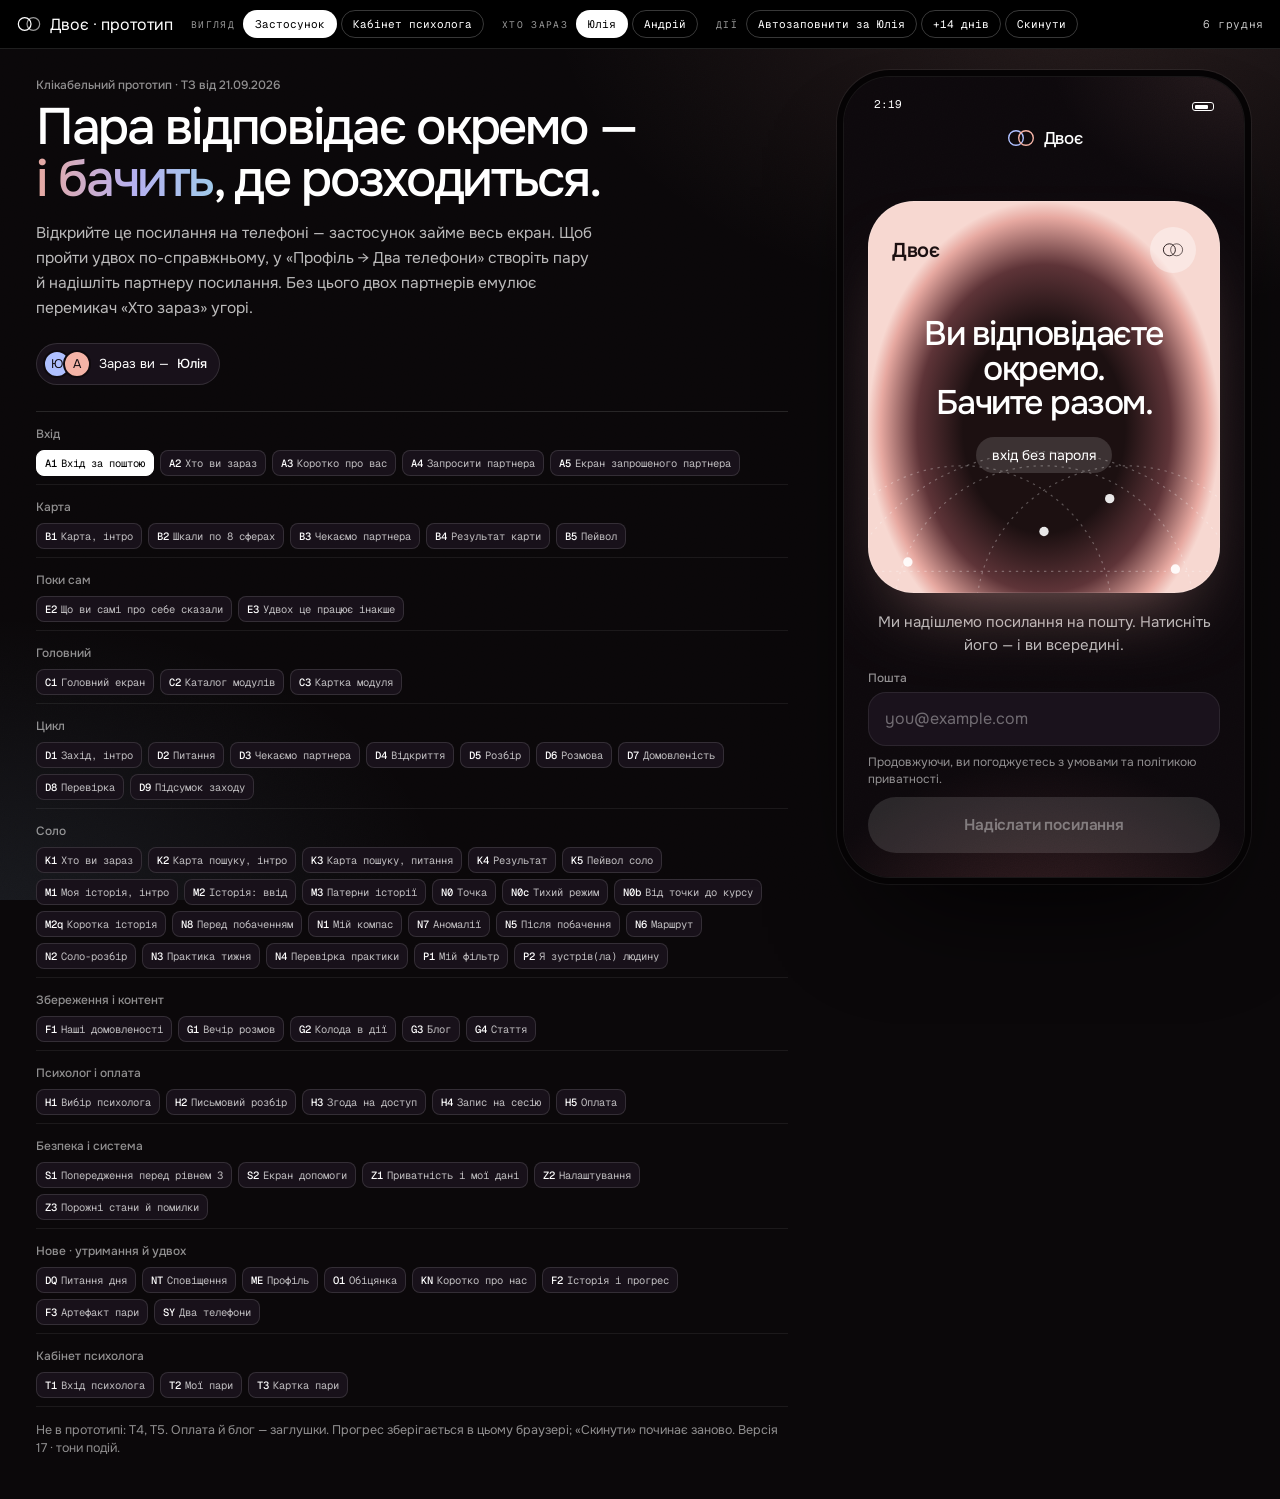
==== commit 896e6096: "Prototype v17: calm pastel tone per event instead of one acid magenta - Five tones on black, each a " ====
--- a/pwa/index.html
+++ b/pwa/index.html
@@ -635,33 +635,40 @@
   --paper:#0B080A;--sheet:#0F0A0E;--solid:#1E1520;--card:#18111A;--glass:rgba(15,10,14,.82);
   --ink:#FFFFFF;--onInk:#0F0A0E;--graphite:rgba(255,255,255,.72);--faint:rgba(255,255,255,.55);--tone2:rgba(255,255,255,.5);
   --rule:rgba(255,255,255,.12);--rule2:rgba(255,255,255,.07);
-  --moss:#BBA4F5;--mossSoft:rgba(187,164,245,.16);--mossLine:rgba(187,164,245,.4);
-  --clay:#FF6EC7;--claySoft:rgba(255,110,199,.16);--clayLine:rgba(255,110,199,.45);--deep:#1E0618;
-  --warn:#F4E04D;--warnSoft:rgba(244,224,77,.14);--shadow:rgba(0,0,0,.7);--silk2:#C9A8FF;--silk3:#FFE6F5;--yel:#F4E04D;--silk1:#FF6EC7;
-  --aura:radial-gradient(farthest-side at 50% 58%,#1A0414 0%,#2A0822 38%,#561550 60%,#A9338F 80%,#EC78C8 96%,#F7A2DA 100%);
-  --lilac:radial-gradient(55% 46% at 50% 42%,#2A0722 0%,#4E0F3E 22%,#B8337E 46%,#D66DAE 64%,#C7A6CB 86%);color-scheme:dark}
+  --moss:#AFC0FF;--mossSoft:rgba(175,192,255,.15);--mossLine:rgba(175,192,255,.4);
+  --clay:#F4B3A6;--claySoft:rgba(244,179,166,.15);--clayLine:rgba(244,179,166,.42);--deep:#120D0E;
+  --warn:#F4E04D;--warnSoft:rgba(244,224,77,.14);--shadow:rgba(0,0,0,.7);--yel:#F4E04D;
+  --a1:#1C1011;--a2:#5E3438;--a3:#E7A9A1;--a4:#F7D8D1;color-scheme:dark}
 @media (prefers-color-scheme: dark){:root:not([data-theme="light"]){--paper:#0B080A;--sheet:#0F0A0E;--solid:#1E1520;--card:#18111A;--glass:rgba(15,10,14,.82);
   --ink:#FFFFFF;--onInk:#0F0A0E;--graphite:rgba(255,255,255,.72);--faint:rgba(255,255,255,.55);--tone2:rgba(255,255,255,.5);
   --rule:rgba(255,255,255,.12);--rule2:rgba(255,255,255,.07);
-  --moss:#BBA4F5;--mossSoft:rgba(187,164,245,.16);--mossLine:rgba(187,164,245,.4);
-  --clay:#FF6EC7;--claySoft:rgba(255,110,199,.16);--clayLine:rgba(255,110,199,.45);--deep:#1E0618;
-  --warn:#F4E04D;--warnSoft:rgba(244,224,77,.14);--shadow:rgba(0,0,0,.7);--silk2:#C9A8FF;--silk3:#FFE6F5;color-scheme:dark}}
-body{background:radial-gradient(60% 50% at 85% 0%,rgba(169,53,146,.22),transparent 70%),radial-gradient(50% 45% at 0% 100%,rgba(120,60,140,.18),transparent 70%),var(--paper);background-attachment:fixed;font-family:var(--body)}
+  --moss:#AFC0FF;--mossSoft:rgba(175,192,255,.15);--mossLine:rgba(175,192,255,.4);
+  --clay:#F4B3A6;--claySoft:rgba(244,179,166,.15);--clayLine:rgba(244,179,166,.42);--deep:#120D0E;
+  --warn:#F4E04D;--warnSoft:rgba(244,224,77,.14);--shadow:rgba(0,0,0,.7);color-scheme:dark}}
+/* тон події: кожен тип моменту має свою чисту пастель на чорному. a1 — ядро, a2 — перехід, a3 — сяйво краю, a4 — світлий край */
+.t-rose{--a1:#1C1011;--a2:#5E3438;--a3:#E7A9A1;--a4:#F7D8D1}
+.t-lilac{--a1:#111024;--a2:#3B3770;--a3:#B6B0F0;--a4:#DEDBFB}
+.t-sage{--a1:#0D1914;--a2:#2D5544;--a3:#A2D4BC;--a4:#D5EEE2}
+.t-amber{--a1:#1B140B;--a2:#64461F;--a3:#E9C48B;--a4:#F7E5C6}
+.t-sky{--a1:#0C1520;--a2:#2A4B6A;--a3:#A0C9EA;--a4:#D6E9F8}
+.phone,.gHero,.darkCard,.celebrate,.twoHero{--silk1:var(--a3);--silk2:var(--a4);--silk3:#FFFFFF}
+.celebrate{--a1:#1B140B;--a2:#64461F;--a3:#E9C48B;--a4:#F7E5C6}
+body{background:radial-gradient(60% 50% at 85% 0%,rgba(231,169,161,.14),transparent 70%),radial-gradient(50% 45% at 0% 100%,rgba(160,201,234,.10),transparent 70%),var(--paper);background-attachment:fixed;font-family:var(--body)}
 body:before{opacity:.25}
-::selection{background:rgba(255,110,199,.4)}
+::selection{background:rgba(231,169,161,.4)}
 :focus-visible{outline-color:var(--clay)}
 /* сторінка навколо телефона */
 .dev{background:#000;color:#fff;border-bottom:1px solid var(--rule)}
 .dev button{color:#fff;border-color:rgba(255,255,255,.22)}
 .dev button.on{background:#fff;color:#000}
 .side h1{font-family:var(--display);font-weight:500;letter-spacing:-.045em}
-.side h1 em,.side h1 .tone{font-style:normal;background:linear-gradient(90deg,#E66CC3,#BBA4F5);-webkit-background-clip:text;background-clip:text;color:transparent}
+.side h1 em,.side h1 .tone{font-style:normal;background:linear-gradient(90deg,#E7A9A1,#B6B0F0 55%,#A0C9EA);-webkit-background-clip:text;background-clip:text;color:transparent}
 .sid{background:var(--card);border-color:var(--rule);color:var(--graphite)}
 .sid.cur{background:#fff;color:#000;border-color:#fff}.sid.cur b{color:#000}
 .who .pillU{background:var(--card);border-color:var(--rule)}
 /* телефон */
 .phone{background:var(--sheet);border-radius:46px;box-shadow:0 0 0 1px rgba(255,255,255,.08),0 0 0 7px #050304,0 0 0 8px rgba(255,255,255,.06),0 60px 120px -50px #000}
-.silk{background:radial-gradient(90% 40% at 50% 112%,rgba(169,53,146,.42),transparent 70%),radial-gradient(70% 30% at 100% -4%,rgba(187,164,245,.12),transparent 70%),var(--sheet)}
+.silk{background:radial-gradient(90% 38% at 50% 112%,color-mix(in srgb,var(--a2) 70%,transparent),transparent 70%),radial-gradient(70% 28% at 100% -4%,color-mix(in srgb,var(--a3) 14%,transparent),transparent 70%),var(--sheet)}
 .silk:before,.silk i{display:none}
 .silk:after{opacity:.35}
 .status,.bar .logo,.iconBtn{color:#fff}
@@ -682,16 +689,16 @@
 /* поверхні: щільні, контрастні */
 .card,.opt,.tariff,.rvAns,.field,.aiCard{background:var(--card);border:1px solid rgba(255,255,255,.08);border-radius:24px;box-shadow:none;-webkit-backdrop-filter:none;backdrop-filter:none;color:#fff}
 .card.soft{background:rgba(255,255,255,.05)}
-.card.warm{background:rgba(255,110,199,.12);border-color:rgba(255,110,199,.35)}
+.card.warm{background:color-mix(in srgb,var(--a3) 12%,transparent);border-color:color-mix(in srgb,var(--a3) 38%,transparent)}
 .card.darkCard,.darkCard,.poster,.deck,.aura{position:relative;overflow:hidden;isolation:isolate}
-.card.darkCard,.darkCard,.poster,.deck,.celebrate{--aura:radial-gradient(150% 125% at 50% 115%,#1A0414 0%,#2A0822 48%,#5E1756 70%,#B23D9C 87%,#EE84CC 100%)}
+.card.darkCard,.darkCard,.poster,.deck,.celebrate{--aura:radial-gradient(150% 125% at 50% 115%,var(--a1) 0%,var(--a1) 46%,var(--a2) 72%,var(--a3) 93%,var(--a4) 100%)}
 .card.darkCard,.darkCard,.poster,.deck,.celebrate,.aura{--onInk:#fff;color:#fff;border:0;border-radius:34px;background:var(--aura)!important;
-  box-shadow:inset 0 0 0 1px rgba(255,255,255,.10),0 30px 70px -30px rgba(169,53,146,.55);-webkit-backdrop-filter:none;backdrop-filter:none}
+  box-shadow:inset 0 0 0 1px rgba(255,255,255,.10),0 30px 70px -34px color-mix(in srgb,var(--a3) 45%,transparent);-webkit-backdrop-filter:none;backdrop-filter:none}
 .darkCard .lab,.poster h4,.pTop{color:rgba(255,255,255,.72)}
 .darkCard .eb{color:#fff}
 .field{border-radius:18px;padding:14px 16px;background:#1A121C}
 .field::placeholder,textarea::placeholder{color:rgba(255,255,255,.38)}
-.field:focus{border-color:var(--clay);box-shadow:0 0 0 3px rgba(255,110,199,.18)}
+.field:focus{border-color:var(--a3);box-shadow:0 0 0 3px color-mix(in srgb,var(--a3) 22%,transparent)}
 .opt{border-radius:22px}
 .opt.sel{border-color:#fff;box-shadow:inset 0 0 0 1px #fff}
 .opt.sel .dot{background:var(--clay);border-color:var(--clay)}
@@ -707,13 +714,13 @@
 .link{color:var(--graphite);font-style:normal}.link:hover{color:#fff}
 /* пігулки, перемикачі */
 .chip,button.chip,.tag,.rvV{border-radius:999px;background:rgba(255,255,255,.08);border:1px solid rgba(255,255,255,.14);color:#fff}
-button.chip.on{background:var(--clay);color:#1A0614;border-color:var(--clay)}
+button.chip.on{background:var(--a3);color:#111;border-color:var(--a3)}
 .rvV.same{color:var(--moss)}.rvV.diff{color:var(--clay)}
 .seg{background:rgba(255,255,255,.10);border:0;border-radius:999px;padding:4px}
 .seg button{border-radius:999px;color:rgba(255,255,255,.7)}
 .seg button.on{background:#fff;color:#0F0A0E}
 .scale button{border-radius:14px;border-color:var(--rule);background:rgba(255,255,255,.05)}.scale button.on{background:#fff;color:#000;border-color:#fff}
-.recTag{background:var(--yel)!important;color:#000!important;border-radius:999px!important}
+.recTag{background:var(--a3)!important;color:#111!important;border-radius:999px!important}
 .tariff.rec{border-color:#fff;box-shadow:inset 0 0 0 1px #fff}
 .tariff.sel{background:#21162A}
 .mod .ic,.mod .ic.lock{width:42px;height:42px;flex:none;display:grid;place-items:center;border-radius:50%;color:#fff;background:rgba(255,255,255,.08);border:0;box-shadow:none}
@@ -721,15 +728,15 @@
 .tabbar{background:rgba(8,5,7,.88);-webkit-backdrop-filter:blur(20px);backdrop-filter:blur(20px);border-top:1px solid var(--rule)}
 .tabbar button{color:rgba(255,255,255,.45)}.tabbar button.on{color:#fff}
 .toast{background:#fff;color:#0F0A0E;font-weight:500;border:0;box-shadow:0 12px 30px -10px rgba(0,0,0,.6)}
-.badge{background:var(--clay);color:#1A0614}
+.badge{background:var(--a3);color:#111}
 .celebrate .small{color:rgba(255,255,255,.8)}
 .celebrate .ring{background:#fff}
 .plaque{background:rgba(244,224,77,.14);color:#fff}
 .offline{background:rgba(255,255,255,.08)}
-.safeNote{background:rgba(255,110,199,.12);border-color:rgba(255,110,199,.45)}
+.safeNote{background:rgba(244,179,166,.12);border-color:rgba(244,179,166,.45)}
 .safeNote button{background:#fff;color:#000}
 .sheet{background:#130C12;color:#fff}
-.cPart .bar i{background:var(--clay)}
+.cPart .bar i{background:var(--a3)}
 /* шкала: активна позначка жовта, як курсор на рулетці референсу */
 .dualStat b{font-family:var(--body);font-size:0;margin-top:8px;display:flex;justify-content:center}
 .dualStat b .dm{height:30px;width:auto}
@@ -741,8 +748,8 @@
 .twoNum b .dm{height:56px;width:auto}
 .cScore{font-size:0!important;display:flex;align-items:flex-end;gap:6px;line-height:0}.cScore span{font-size:18px!important;line-height:1}.cScore .dm{height:40px;width:auto}
 /* B4: ліловий кадр із малиновим сяйвом і темним ядром */
-.twoHero{background:var(--lilac);border-radius:40px;padding:22px 16px 22px;margin-top:14px;position:relative;overflow:hidden;isolation:isolate}
-.twoHero .twoNum span{color:rgba(255,255,255,.9);margin-top:14px}
+.twoHero{background:radial-gradient(60% 50% at 50% 40%,var(--a1) 0%,var(--a1) 14%,var(--a2) 42%,var(--a3) 72%,var(--a4) 100%);border-radius:40px;padding:22px 16px 22px;margin-top:14px;position:relative;overflow:hidden;isolation:isolate}
+.twoHero .twoNum span{color:var(--a1);font-weight:600;margin-top:14px}
 .twoHero .two text{fill:#fff}
 /* орбіти: пунктирні кола, що перетинаються, і білі крапки */
 .orb{position:absolute;left:0;right:0;bottom:0;width:100%;height:auto;pointer-events:none;z-index:-1;opacity:.9}
@@ -753,11 +760,11 @@
 @keyframes orbP{to{transform:translateY(-6px)}}
 .darkCard>*,.twoHero>*{position:relative}
 /* «аура-герой»: заголовок угорі ліворуч, кругла кнопка праворуч, головне по центру, орбіти внизу */
-.gHero{position:relative;overflow:hidden;isolation:isolate;margin:18px 0 4px;min-height:380px;border-radius:46px;display:flex;flex-direction:column;padding:26px 24px 120px;background:var(--aura);
-  box-shadow:inset 0 0 0 1px rgba(255,255,255,.12),0 40px 80px -36px rgba(169,53,146,.7);animation:gIn .9s cubic-bezier(.2,.8,.2,1) both}
+.gHero{position:relative;overflow:hidden;isolation:isolate;margin:18px 0 4px;min-height:380px;border-radius:46px;display:flex;flex-direction:column;padding:26px 24px 120px;background:radial-gradient(farthest-side at 50% 58%,var(--a1) 0%,var(--a1) 46%,var(--a2) 72%,var(--a3) 93%,var(--a4) 100%);
+  box-shadow:inset 0 0 0 1px rgba(255,255,255,.12),0 40px 80px -40px color-mix(in srgb,var(--a3) 60%,transparent);animation:gIn .9s cubic-bezier(.2,.8,.2,1) both}
 .gHero .gTop{display:flex;justify-content:space-between;align-items:center}
-.gHero .gTop b{font-size:20px;font-weight:500;letter-spacing:-.025em}
-.gHero .gIc{width:46px;height:46px;border-radius:50%;display:grid;place-items:center;color:#fff;background:rgba(255,255,255,.14)}
+.gHero .gTop b{font-size:20px;font-weight:600;letter-spacing:-.025em;color:var(--a1)}
+.gHero .gIc{width:46px;height:46px;border-radius:50%;display:grid;place-items:center;color:var(--a1);background:rgba(255,255,255,.38)}
 .gHero .gIc svg{width:24px;height:auto}
 .gHero .gT{margin-top:44px;text-align:center;font-family:var(--display);font-weight:500;font-size:34px;line-height:1.02;letter-spacing:-.045em;color:#fff;text-wrap:balance}
 .gHero .gPill{align-self:center;margin-top:16px;font-size:14px;color:#fff;padding:9px 16px;border-radius:999px;background:rgba(255,255,255,.14)}
@@ -810,7 +817,7 @@
 (function(){
 "use strict";
 /* ═════════ utils ═════════ */
-const APP_VERSION="16 · аура";
+const APP_VERSION="17 · тони подій";
 /* Лендинг поки схований: прототип відкривається одразу з входу (A1). Повернути — true. */
 const SHOW_LANDING=false;
 const esc=s=>String(s??"").replace(/[&<>"']/g,c=>({"&":"&amp;","<":"&lt;",">":"&gt;",'"':"&quot;","'":"&#39;"}[c]));
@@ -1125,7 +1132,7 @@
   return `<svg class="orb" viewBox="0 0 300 130" aria-hidden="true"><circle class="o" cx="80" cy="150" r="128"/><circle class="o" cx="150" cy="150" r="128"/><circle class="o" cx="220" cy="150" r="128"/><circle class="o" cx="150" cy="200" r="190"/><line x1="0" y1="112" x2="300" y2="112"/>
   ${pts.filter((_,i)=>i!==k).map(([x,y])=>`<circle class="p" cx="${x}" cy="${y}" r="4"/>`).join("")}</svg>`}
 /* «аура-герой»: заголовок угорі, кругла кнопка, головне по центру, орбіти внизу */
-function gHero(o){return `<div class="gHero ${o.cls||""}"><div class="gTop"><b>${esc(o.label)}</b>${o.icon?`<span class="gIc">${o.icon}</span>`:""}</div><div class="gT">${o.title}</div>${o.pill?`<div class="gPill">${esc(o.pill)}</div>`:""}${orbits(o.seed)}</div>`}
+function gHero(o){return `<div class="gHero ${o.cls||""} ${o.tone?"t-"+o.tone:""}"><div class="gTop"><b>${esc(o.label)}</b>${o.icon?`<span class="gIc">${o.icon}</span>`:""}</div><div class="gT">${o.title}</div>${o.pill?`<div class="gPill">${esc(o.pill)}</div>`:""}${orbits(o.seed)}</div>`}
 const TWO_IC=`<svg width="40" height="26" viewBox="0 0 40 26" aria-hidden="true"><circle cx="14" cy="13" r="10" fill="none" stroke="currentColor" stroke-width="1.5"/><circle cx="26" cy="13" r="10" fill="none" stroke="currentColor" stroke-width="1.5" opacity=".7"/></svg>`;
 
 
@@ -1193,7 +1200,7 @@
   <p class="small">${lockI} Відповідь ${esc(inv)} відкриється, щойно ви натиснете «Відкрити». Вашу ${esc(inv)} побачить так само.</p>`,
   foot:`<button class="btn" data-act="warmNext" ${(c.warm.p2||"").trim()?"":"disabled"} id="warmBtn">Відкрити обидві відповіді${arrow}</button>`};
   if(step===2) return {noBack:true,body:`
-  ${gHero({cls:"sm",label:"Обидва відповіли",title:esc(WARM_Q)})}
+  ${gHero({cls:"sm",tone:"lilac",label:"Обидва відповіли",title:esc(WARM_Q)})}
   <div class="stack" style="margin-top:14px">
     <div class="card"><div class="lab">${esc(inv)}</div><p style="font-family:var(--display);font-size:16px;line-height:1.45;margin:8px 0 0">${esc(c.warm.p1||"Найперша наша поїздка, коли ми заблукали і сміялися всю дорогу.")}</p></div>
     <div class="card"><div class="lab">Ви</div><p style="font-family:var(--display);font-size:16px;line-height:1.45;margin:8px 0 0">${esc(c.warm.p2||"")}</p></div></div>
@@ -2059,6 +2066,8 @@
   <div class="map">${mapIds(cur)}</div>
   <p class="note">Не в прототипі: T4, T5. Оплата й блог — заглушки. Прогрес зберігається в цьому браузері; «Скинути» починає заново. Версія ${APP_VERSION}.</p></aside>`;}
 function tabbar(id){if(!S.couple.mode||!TABS.some(t=>t[0]===id))return "";const nb=unseen();return `<nav class="tabbar" aria-label="Розділи">${TABS.map(([t,l,ic])=>`<button class="${t===id?"on":""}" data-tab="${t}">${ICON[ic]}${l}${t==="DQ"&&!S.daily[me()][dayKey()]?'<span class="badge">1</span>':""}</button>`).join("")}</nav>`}
+/* тон екрана за подією: вхід і дім — рожевий, зустріч відповідей — бузковий, домовленості й безпека — шавлія, щоденне і оплата — бурштин, соло й психолог — небесний */
+function toneOf(id){if(/^(D7|D8|F|S|N0)/.test(id))return "sage";if(/^(DQ|G|H5|B5|KN)/.test(id))return "amber";if(/^(B|D|E)/.test(id))return "lilac";if(/^(K|M|N|P|H|O)/.test(id))return "sky";return "rose"}
 function phoneView(keepScroll){
   const id=S.nav[S.user].s,f=V[id]||V.Z3empty,v=f();
   const n=S.nav[S.user],t=new Date(),time=t.getHours()+":"+String(t.getMinutes()).padStart(2,"0");
@@ -2071,7 +2080,7 @@
     :inCouple&&S.couple.mode?`<button class="iconBtn right" data-act="toHome" aria-label="На головний"><svg width="20" height="20"><use href="#home"/></svg></button>`
     :(id[0]==="K"||id[0]==="M"||id[0]==="N"||id[0]==="P")&&S.solo.state?`<button class="iconBtn right" data-go="N1" aria-label="Соло-трек"><svg width="20" height="20"><use href="#home"/></svg></button>`:"<span></span>";
   const c=activeConsent(),p=c?PSY.find(x=>x.id===c.psy):null;
-  return `<div class="phone" id="phone"><div class="silk" aria-hidden="true"></div><div class="status"><span>${time}</span><span class="bat"></span></div>
+  return `<div class="phone t-${toneOf(id)}" id="phone"><div class="silk" aria-hidden="true"></div><div class="status"><span>${time}</span><span class="bat"></span></div>
     <div class="bar">${left}<button class="logo" data-act="sheet" aria-label="Меню демо"><svg width="30" height="18"><use href="#logo"/></svg>Двоє</button>${right}</div>
     ${v.steps?stepsBar(v.steps[0],v.steps[1]):""}
     ${c&&S.couple.mode?`<div class="plaque"><span>${esc(p.n)} бачить ваші відповіді в темі Межі до ${fD(c.until)}.</span><button data-act="revoke" data-v="${c.id}">Відкликати</button></div>`:""}
@@ -2668,7 +2677,7 @@
   for(let i=0;i<n;i++){const a=(-span+2*span*i/(n-1))*Math.PI/180,edge=Math.min(i,n-1-i),fade=Math.min(1,.25+edge/6);
     const x1=cx+(R-26)*Math.sin(a),y1=cy-(R-26)*Math.cos(a),x2=cx+R*Math.sin(a),y2=cy-R*Math.cos(a);
     const on=i<=sel;
-    h+=`<line x1="${x1.toFixed(1)}" y1="${y1.toFixed(1)}" x2="${x2.toFixed(1)}" y2="${y2.toFixed(1)}" stroke="${i===sel?"var(--yel)":"var(--ink)"}" stroke-width="${i===sel?3.4:on?2.6:1.6}" stroke-linecap="round" opacity="${(on?1:.3)*fade}"/>`;
+    h+=`<line x1="${x1.toFixed(1)}" y1="${y1.toFixed(1)}" x2="${x2.toFixed(1)}" y2="${y2.toFixed(1)}" stroke="${i===sel?"var(--a3)":"var(--ink)"}" stroke-width="${i===sel?3.4:on?2.6:1.6}" stroke-linecap="round" opacity="${(on?1:.3)*fade}"/>`;
   }
   const mark=(i,filled)=>{const a=(-span+2*span*i/(n-1))*Math.PI/180,x=cx+(R+15)*Math.sin(a),y=cy-(R+15)*Math.cos(a);return filled?`<circle cx="${x.toFixed(1)}" cy="${y.toFixed(1)}" r="8" fill="var(--ink)"/>`:`<circle cx="${x.toFixed(1)}" cy="${y.toFixed(1)}" r="5.5" fill="none" stroke="var(--clay)" stroke-width="2"/>`};
   if(oth>=0&&oth!==sel)h+=mark(oth,false);if(sel>=0)h+=mark(sel,true);
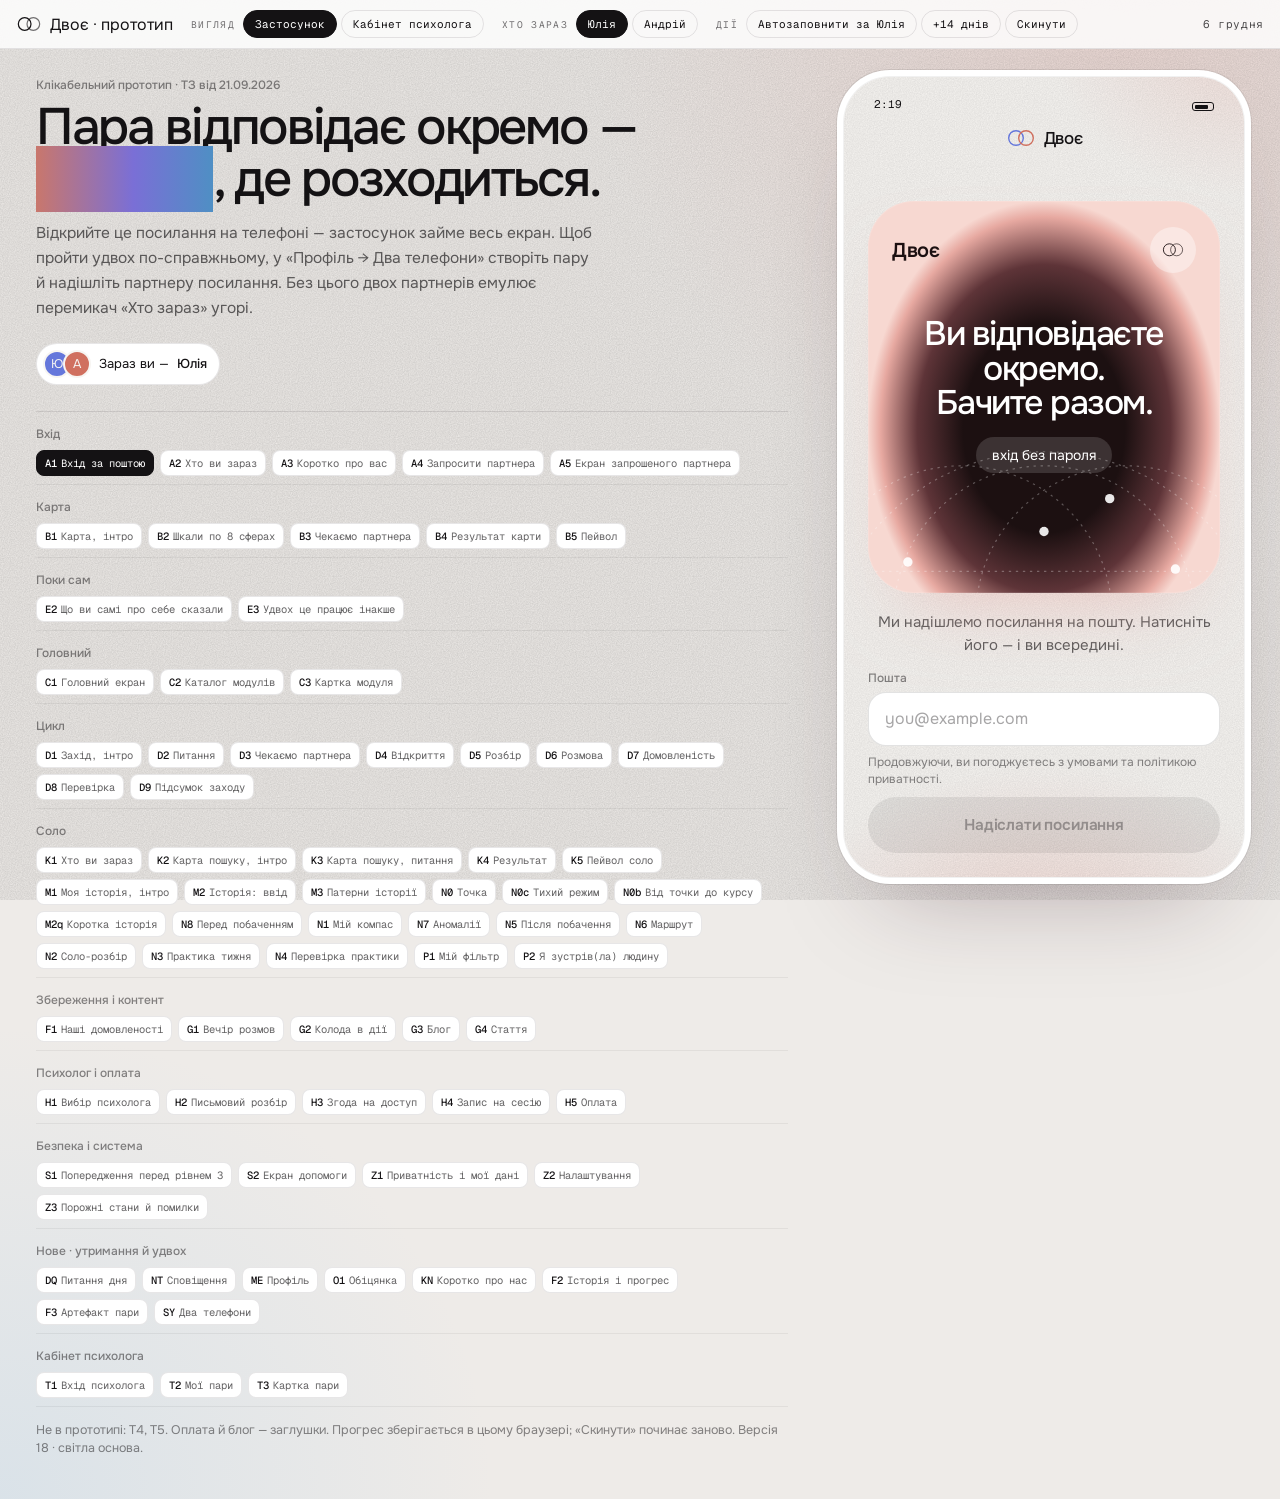
==== commit 1a81fa60: "Prototype v18: light base for the «Аура» theme - Warm milky ground, near-black type, white cards wit" ====
--- a/pwa/index.html
+++ b/pwa/index.html
@@ -3,8 +3,8 @@
 <head>
 <meta charset="utf-8">
 <meta name="viewport" content="width=device-width,initial-scale=1,viewport-fit=cover">
-<meta name="theme-color" content="#0F0A0E" media="(prefers-color-scheme: light)">
-<meta name="theme-color" content="#0F0A0E" media="(prefers-color-scheme: dark)">
+<meta name="theme-color" content="#F7F5F2" media="(prefers-color-scheme: light)">
+<meta name="theme-color" content="#F7F5F2" media="(prefers-color-scheme: dark)">
 <meta name="description" content="Двоє — пара відповідає окремо і бачить, де розходиться.">
 <meta name="apple-mobile-web-app-capable" content="yes">
 <meta name="mobile-web-app-capable" content="yes">
@@ -772,6 +772,73 @@
 .gHero.sm .gT{font-size:26px;margin-top:34px}
 @keyframes gIn{from{opacity:0;transform:translateY(16px) scale(.97)}}
 @media (prefers-reduced-motion:reduce){.gHero,.orb circle.p{animation:none}}
+/* ── світла основа: теплий молочний фон, чорний текст; аури з темним ядром лишаються як яскраві об'єкти ── */
+:root,:root[data-theme="dark"]{--paper:#EEEBE8;--sheet:#F7F5F2;--solid:#FFFFFF;--card:#FFFFFF;--glass:rgba(247,245,242,.86);
+  --ink:#141214;--onInk:#FFFFFF;--graphite:rgba(20,18,20,.66);--faint:rgba(20,18,20,.5);--tone2:rgba(20,18,20,.45);
+  --rule:rgba(20,18,20,.10);--rule2:rgba(20,18,20,.06);
+  --moss:#6577DB;--mossSoft:rgba(101,119,219,.12);--mossLine:rgba(101,119,219,.4);
+  --clay:#D0705F;--claySoft:rgba(208,112,95,.12);--clayLine:rgba(208,112,95,.4);--shadow:rgba(40,20,30,.25);color-scheme:light}
+@media (prefers-color-scheme: dark){:root:not([data-theme="light"]){--paper:#EEEBE8;--sheet:#F7F5F2;--solid:#FFFFFF;--card:#FFFFFF;--glass:rgba(247,245,242,.86);
+  --ink:#141214;--onInk:#FFFFFF;--graphite:rgba(20,18,20,.66);--faint:rgba(20,18,20,.5);--tone2:rgba(20,18,20,.45);
+  --rule:rgba(20,18,20,.10);--rule2:rgba(20,18,20,.06);
+  --moss:#6577DB;--mossSoft:rgba(101,119,219,.12);--mossLine:rgba(101,119,219,.4);
+  --clay:#D0705F;--claySoft:rgba(208,112,95,.12);--clayLine:rgba(208,112,95,.4);--shadow:rgba(40,20,30,.25);color-scheme:light}}
+/* на темних поверхнях текст лишається білим */
+.darkCard,.gHero,.twoHero,.celebrate,.poster,.deck{--ink:#FFFFFF;--onInk:#FFFFFF;--graphite:rgba(255,255,255,.76);--faint:rgba(255,255,255,.6);--rule:rgba(255,255,255,.16)}
+body{background:radial-gradient(60% 50% at 88% 0%,rgba(231,169,161,.28),transparent 70%),radial-gradient(55% 45% at 0% 100%,rgba(160,201,234,.26),transparent 70%),var(--paper);color:var(--ink)}
+::selection{background:rgba(160,201,234,.5)}
+.dev{background:rgba(255,255,255,.82);-webkit-backdrop-filter:blur(14px);backdrop-filter:blur(14px);color:var(--ink);border-bottom:1px solid var(--rule)}
+.dev button{color:var(--ink);border-color:var(--rule)}
+.dev button.on{background:var(--ink);color:#fff;border-color:var(--ink)}
+.side h1 em,.side h1 .tone{background:linear-gradient(90deg,#C9776C,#7A6FD6 55%,#4F8FC4)}
+.sid{background:#fff;border-color:var(--rule);color:var(--graphite)}.sid b{color:var(--ink)}
+.sid.cur{background:var(--ink);color:#fff;border-color:var(--ink)}.sid.cur b{color:#fff}
+.who .pillU{background:#fff;border-color:var(--rule)}
+.phone{--silk1:var(--a2);background:var(--sheet);box-shadow:0 0 0 1px rgba(20,18,20,.06),0 0 0 7px #FFFFFF,0 0 0 8px rgba(20,18,20,.08),0 50px 100px -40px rgba(60,30,40,.35)}
+.silk{background:radial-gradient(95% 36% at 50% 112%,color-mix(in srgb,var(--a3) 45%,transparent),transparent 72%),radial-gradient(70% 30% at 100% -6%,color-mix(in srgb,var(--a3) 30%,transparent),transparent 70%),var(--sheet)}
+.silk:after{opacity:.18}
+.status,.bar .logo,.iconBtn{color:var(--ink)}
+.bat{border-color:var(--ink)}.bat:after{background:var(--ink)}
+.iconBtn{background:rgba(20,18,20,.06)}.iconBtn:hover{background:rgba(20,18,20,.11)}
+.steps i{background:rgba(20,18,20,.10)}.steps i.on{background:var(--ink)}
+.eb,.eb.key{color:rgba(20,18,20,.68)}
+.darkCard .eb,.gHero .eb{color:#fff}
+.card,.opt,.tariff,.rvAns,.aiCard{background:#fff;border:1px solid rgba(20,18,20,.07);color:var(--ink);box-shadow:0 1px 2px rgba(20,18,20,.04),0 12px 30px -20px rgba(60,30,40,.22)}
+.card.soft{background:rgba(20,18,20,.04);box-shadow:none;border-color:transparent}
+.card.warm{background:color-mix(in srgb,var(--a3) 22%,#fff);border-color:color-mix(in srgb,var(--a3) 60%,transparent)}
+.card.darkCard,.darkCard{color:#fff}
+.field{background:#fff;border:1px solid rgba(20,18,20,.12);color:var(--ink)}
+.field::placeholder,textarea::placeholder{color:rgba(20,18,20,.38)}
+.field:focus{border-color:var(--a2);box-shadow:0 0 0 3px color-mix(in srgb,var(--a3) 40%,transparent)}
+.opt.sel{border-color:var(--ink);box-shadow:inset 0 0 0 1px var(--ink)}
+.opt.sel .dot{background:var(--ink);border-color:var(--ink)}
+.dot{border-color:rgba(20,18,20,.3)}
+.btn,.btn.clay,.btn.moss{background:var(--ink);color:#fff}
+.darkCard .btn,.gHero .btn{background:#fff;color:#141214}
+.btn.ghost,.foot .btn.ghost:only-child,.foot .btn.ghost:first-child{background:rgba(20,18,20,.06);color:var(--ink)}
+.foot .btn.ghost:first-child+.btn.ghost{background:transparent;color:var(--ink)}
+.btn[disabled]{background:rgba(20,18,20,.08);color:rgba(20,18,20,.35)}
+.link{color:var(--graphite)}.link:hover{color:var(--ink)}
+.chip,button.chip,.tag,.rvV{background:rgba(20,18,20,.05);border:1px solid rgba(20,18,20,.10);color:var(--ink)}
+button.chip.on{background:var(--ink);color:#fff;border-color:var(--ink)}
+.seg{background:rgba(20,18,20,.06)}
+.seg button{color:rgba(20,18,20,.6)}
+.seg button.on{background:var(--ink);color:#fff}
+.scale button{background:#fff;border-color:var(--rule)}.scale button.on{background:var(--ink);color:#fff;border-color:var(--ink)}
+.tariff.rec{border-color:var(--ink);box-shadow:inset 0 0 0 1px var(--ink)}
+.tariff.sel{background:color-mix(in srgb,var(--a3) 18%,#fff)}
+.mod .ic,.mod .ic.lock{background:rgba(20,18,20,.05);color:var(--ink)}
+.mod .ic.lock{color:var(--faint)}
+.tabbar{background:rgba(247,245,242,.88);border-top:1px solid var(--rule)}
+.tabbar button{color:rgba(20,18,20,.42)}.tabbar button.on{color:var(--ink)}
+.toast{background:var(--ink);color:#fff}
+.plaque{background:color-mix(in srgb,var(--a3) 25%,#fff);color:var(--ink)}
+.offline{background:rgba(20,18,20,.05)}
+.safeNote{color:var(--ink)}
+.safeNote button{background:var(--ink);color:#fff}
+.sheet{background:#fff;color:var(--ink)}
+.cPart .bar i{background:var(--a2)}
+.rvV.same{color:var(--moss)}.rvV.diff{color:var(--clay)}
 </style>
 </head>
 <body>
@@ -817,7 +884,7 @@
 (function(){
 "use strict";
 /* ═════════ utils ═════════ */
-const APP_VERSION="17 · тони подій";
+const APP_VERSION="18 · світла основа";
 /* Лендинг поки схований: прототип відкривається одразу з входу (A1). Повернути — true. */
 const SHOW_LANDING=false;
 const esc=s=>String(s??"").replace(/[&<>"']/g,c=>({"&":"&amp;","<":"&lt;",">":"&gt;",'"':"&quot;","'":"&#39;"}[c]));
@@ -2677,7 +2744,7 @@
   for(let i=0;i<n;i++){const a=(-span+2*span*i/(n-1))*Math.PI/180,edge=Math.min(i,n-1-i),fade=Math.min(1,.25+edge/6);
     const x1=cx+(R-26)*Math.sin(a),y1=cy-(R-26)*Math.cos(a),x2=cx+R*Math.sin(a),y2=cy-R*Math.cos(a);
     const on=i<=sel;
-    h+=`<line x1="${x1.toFixed(1)}" y1="${y1.toFixed(1)}" x2="${x2.toFixed(1)}" y2="${y2.toFixed(1)}" stroke="${i===sel?"var(--a3)":"var(--ink)"}" stroke-width="${i===sel?3.4:on?2.6:1.6}" stroke-linecap="round" opacity="${(on?1:.3)*fade}"/>`;
+    h+=`<line x1="${x1.toFixed(1)}" y1="${y1.toFixed(1)}" x2="${x2.toFixed(1)}" y2="${y2.toFixed(1)}" stroke="${i===sel?"var(--a2)":"var(--ink)"}" stroke-width="${i===sel?3.4:on?2.6:1.6}" stroke-linecap="round" opacity="${(on?1:.3)*fade}"/>`;
   }
   const mark=(i,filled)=>{const a=(-span+2*span*i/(n-1))*Math.PI/180,x=cx+(R+15)*Math.sin(a),y=cy-(R+15)*Math.cos(a);return filled?`<circle cx="${x.toFixed(1)}" cy="${y.toFixed(1)}" r="8" fill="var(--ink)"/>`:`<circle cx="${x.toFixed(1)}" cy="${y.toFixed(1)}" r="5.5" fill="none" stroke="var(--clay)" stroke-width="2"/>`};
   if(oth>=0&&oth!==sel)h+=mark(oth,false);if(sel>=0)h+=mark(sel,true);
